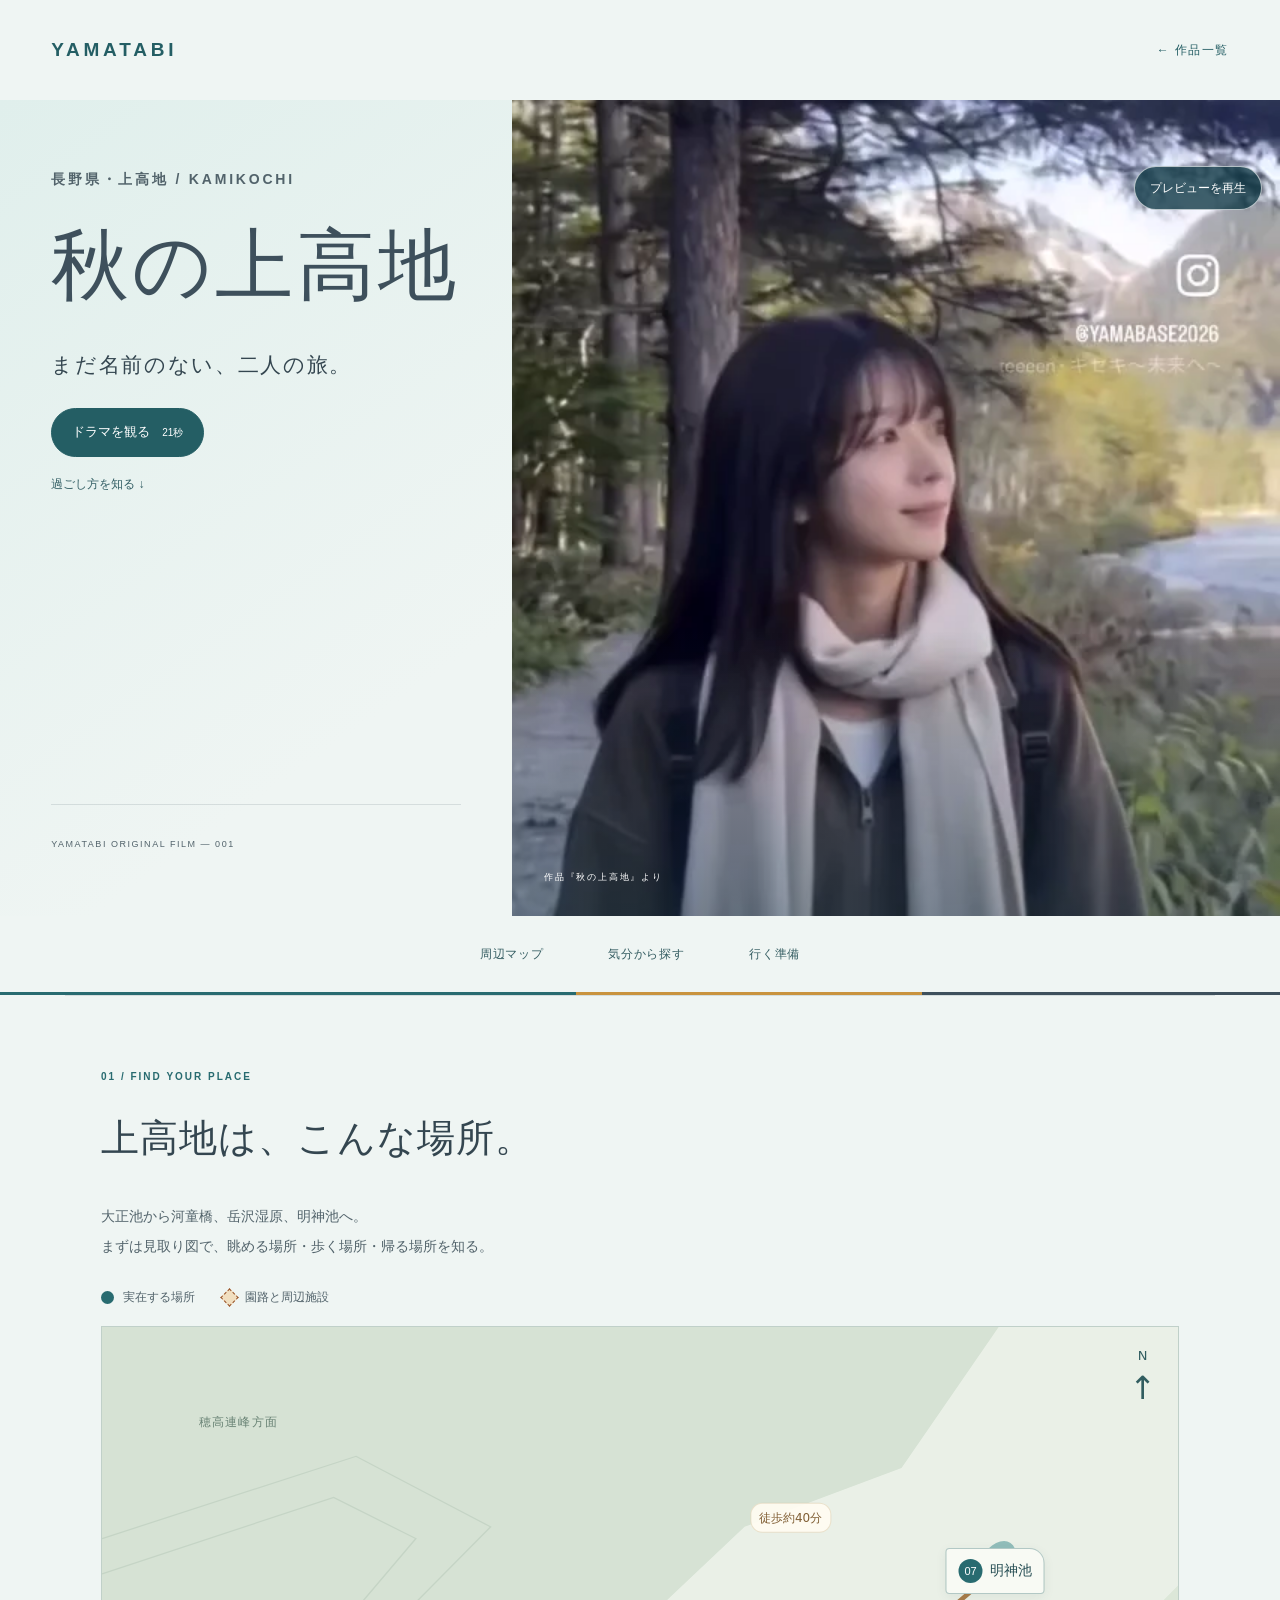
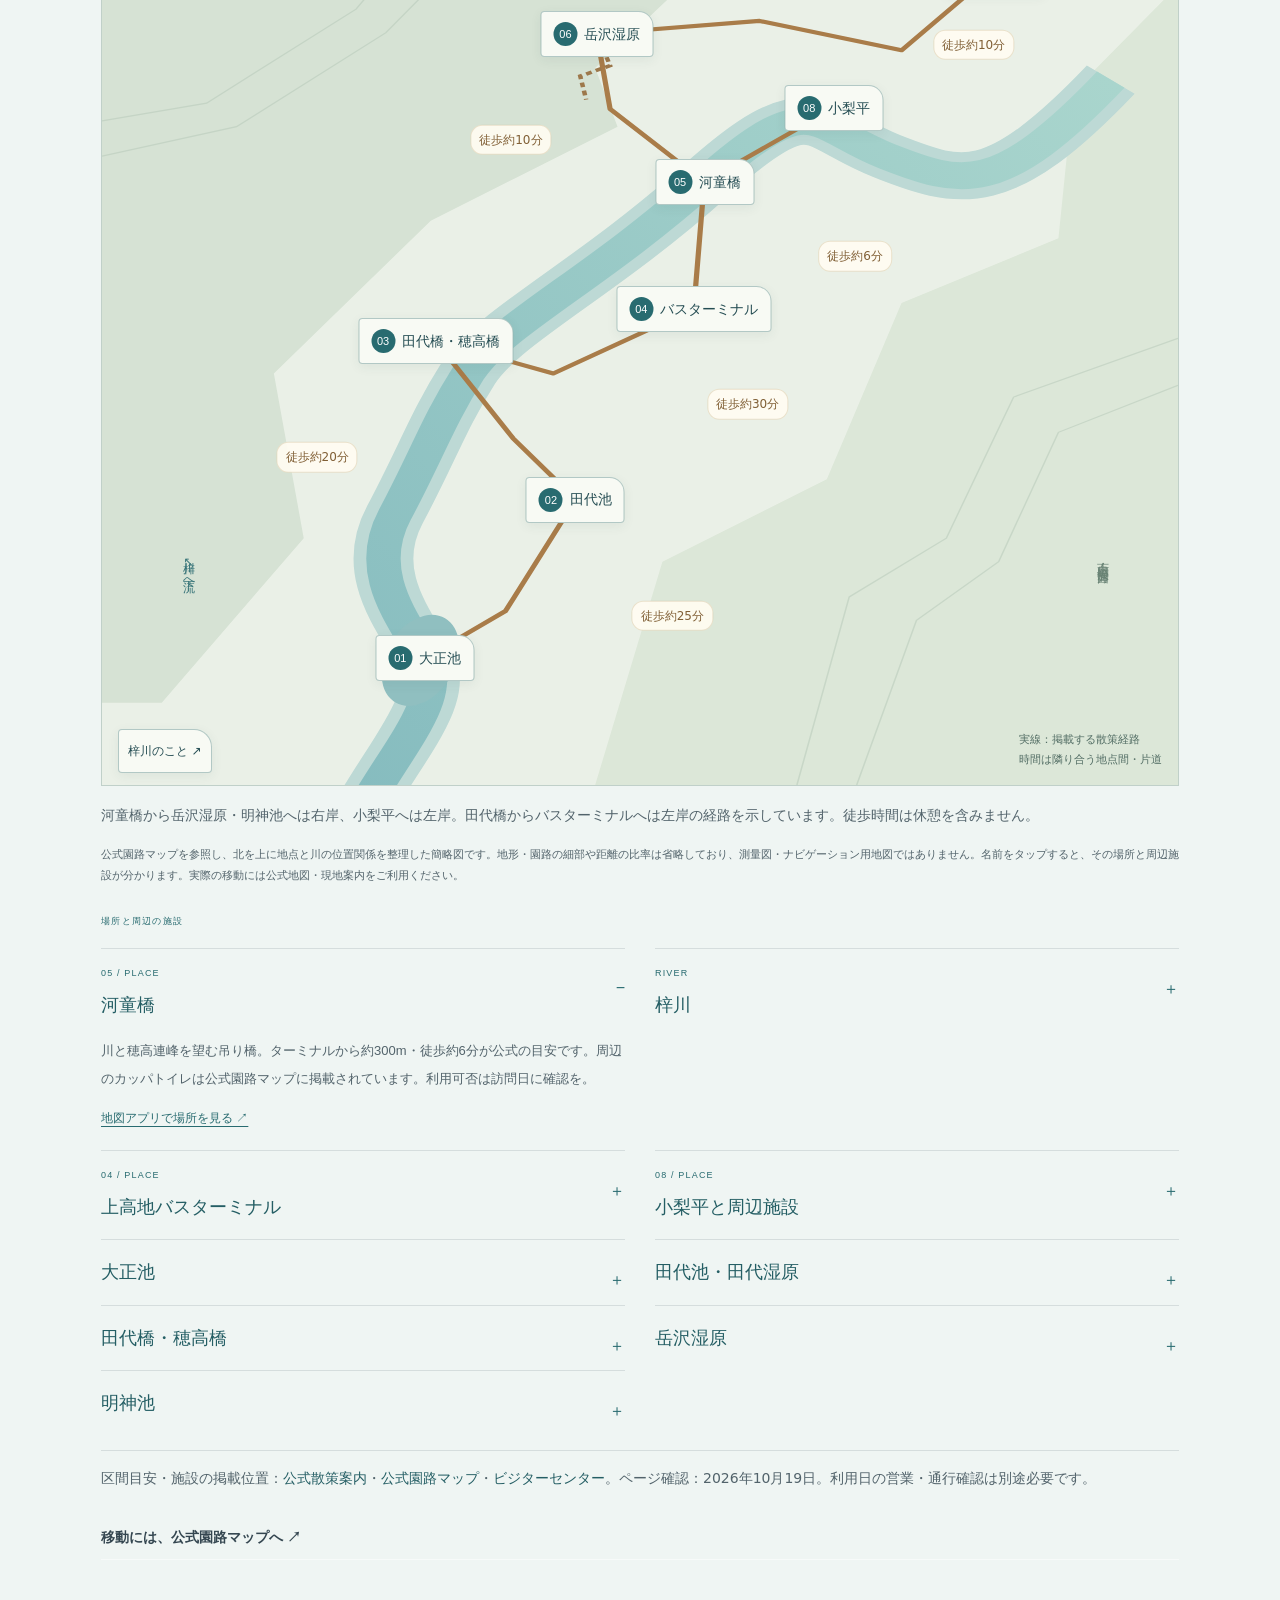
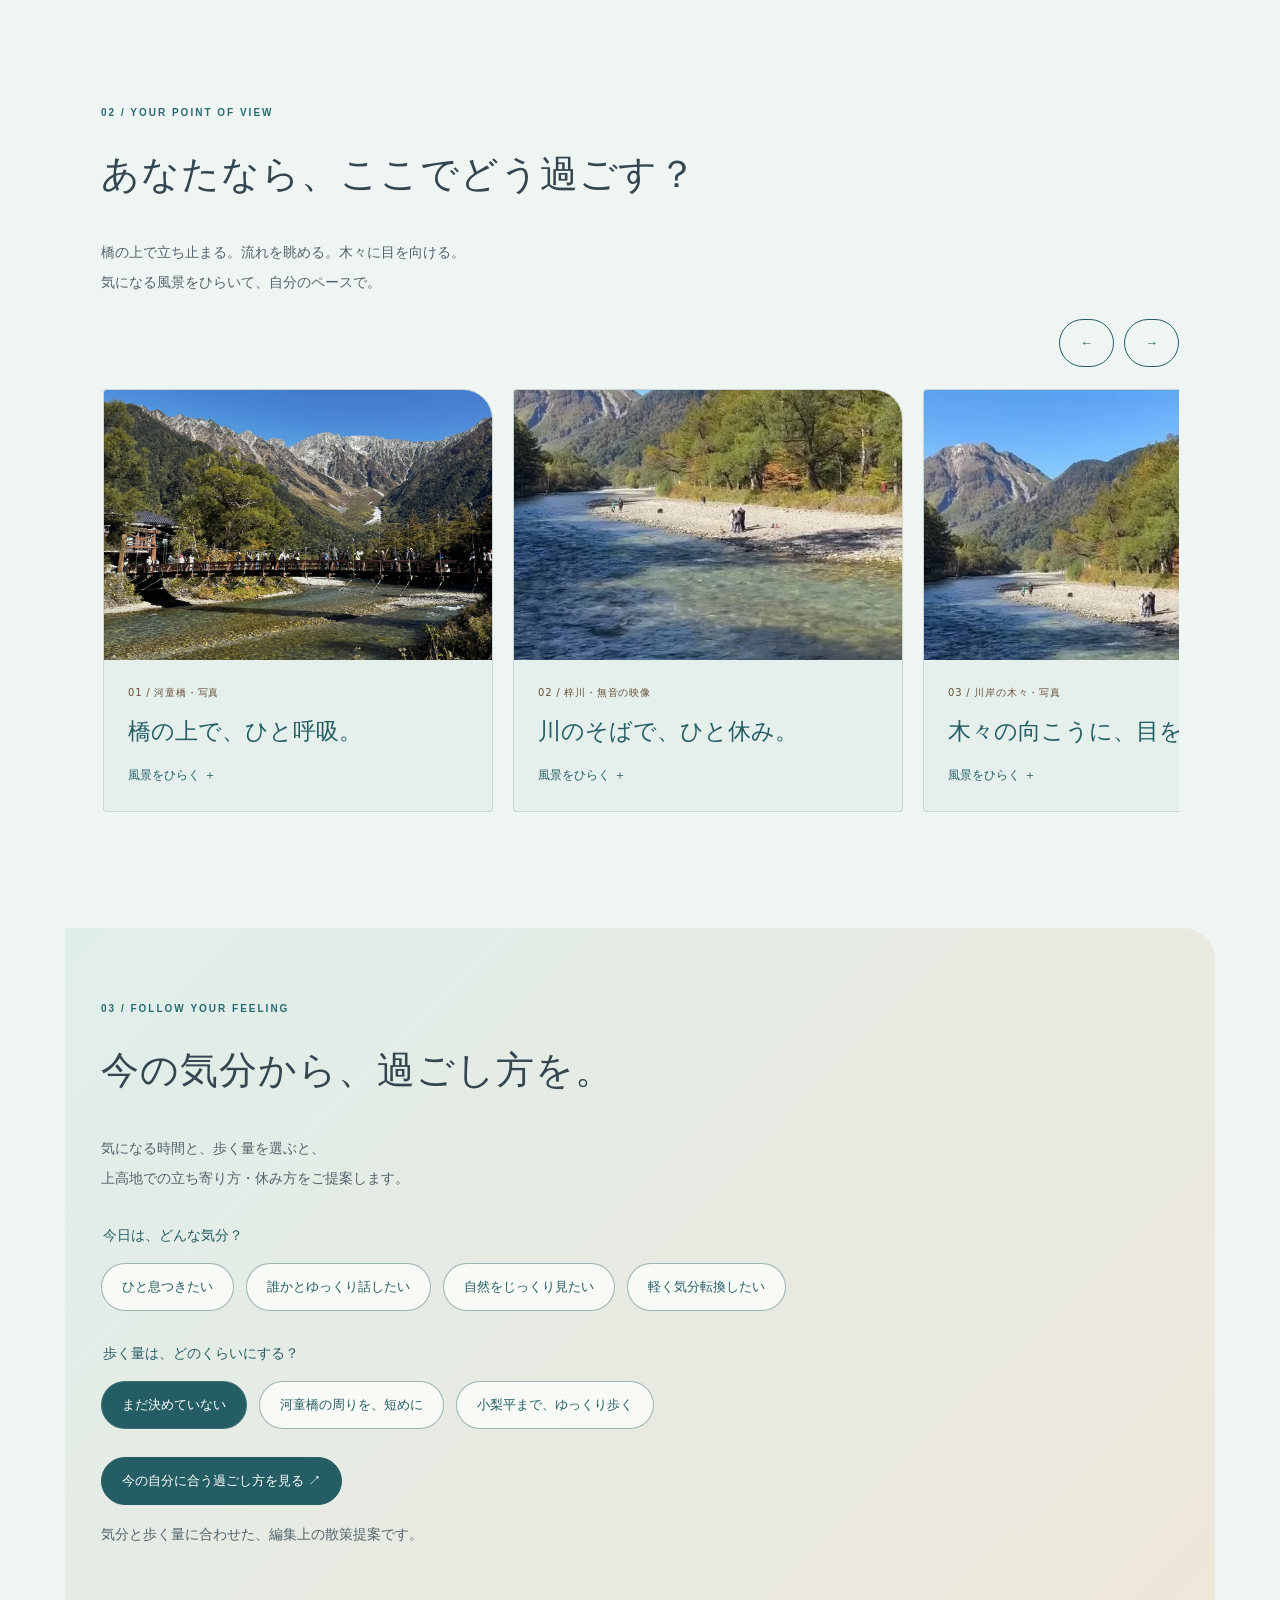
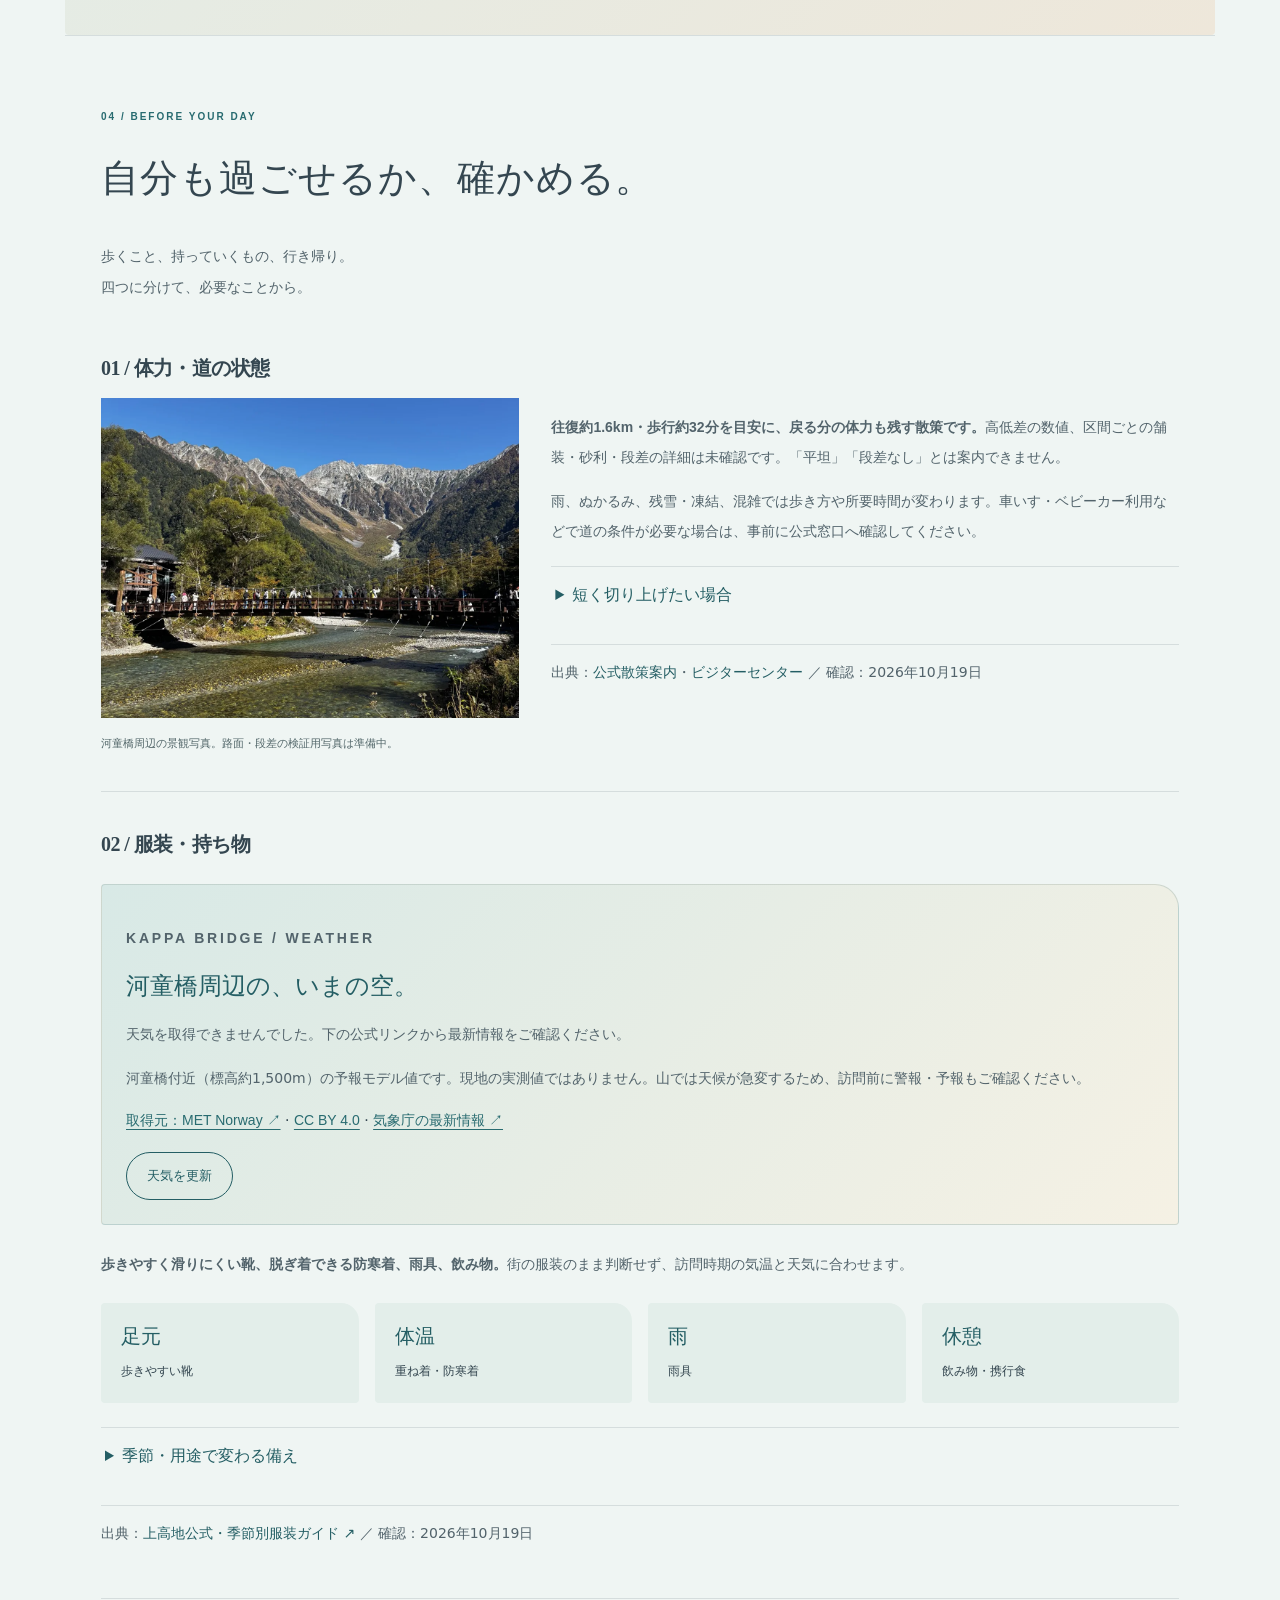
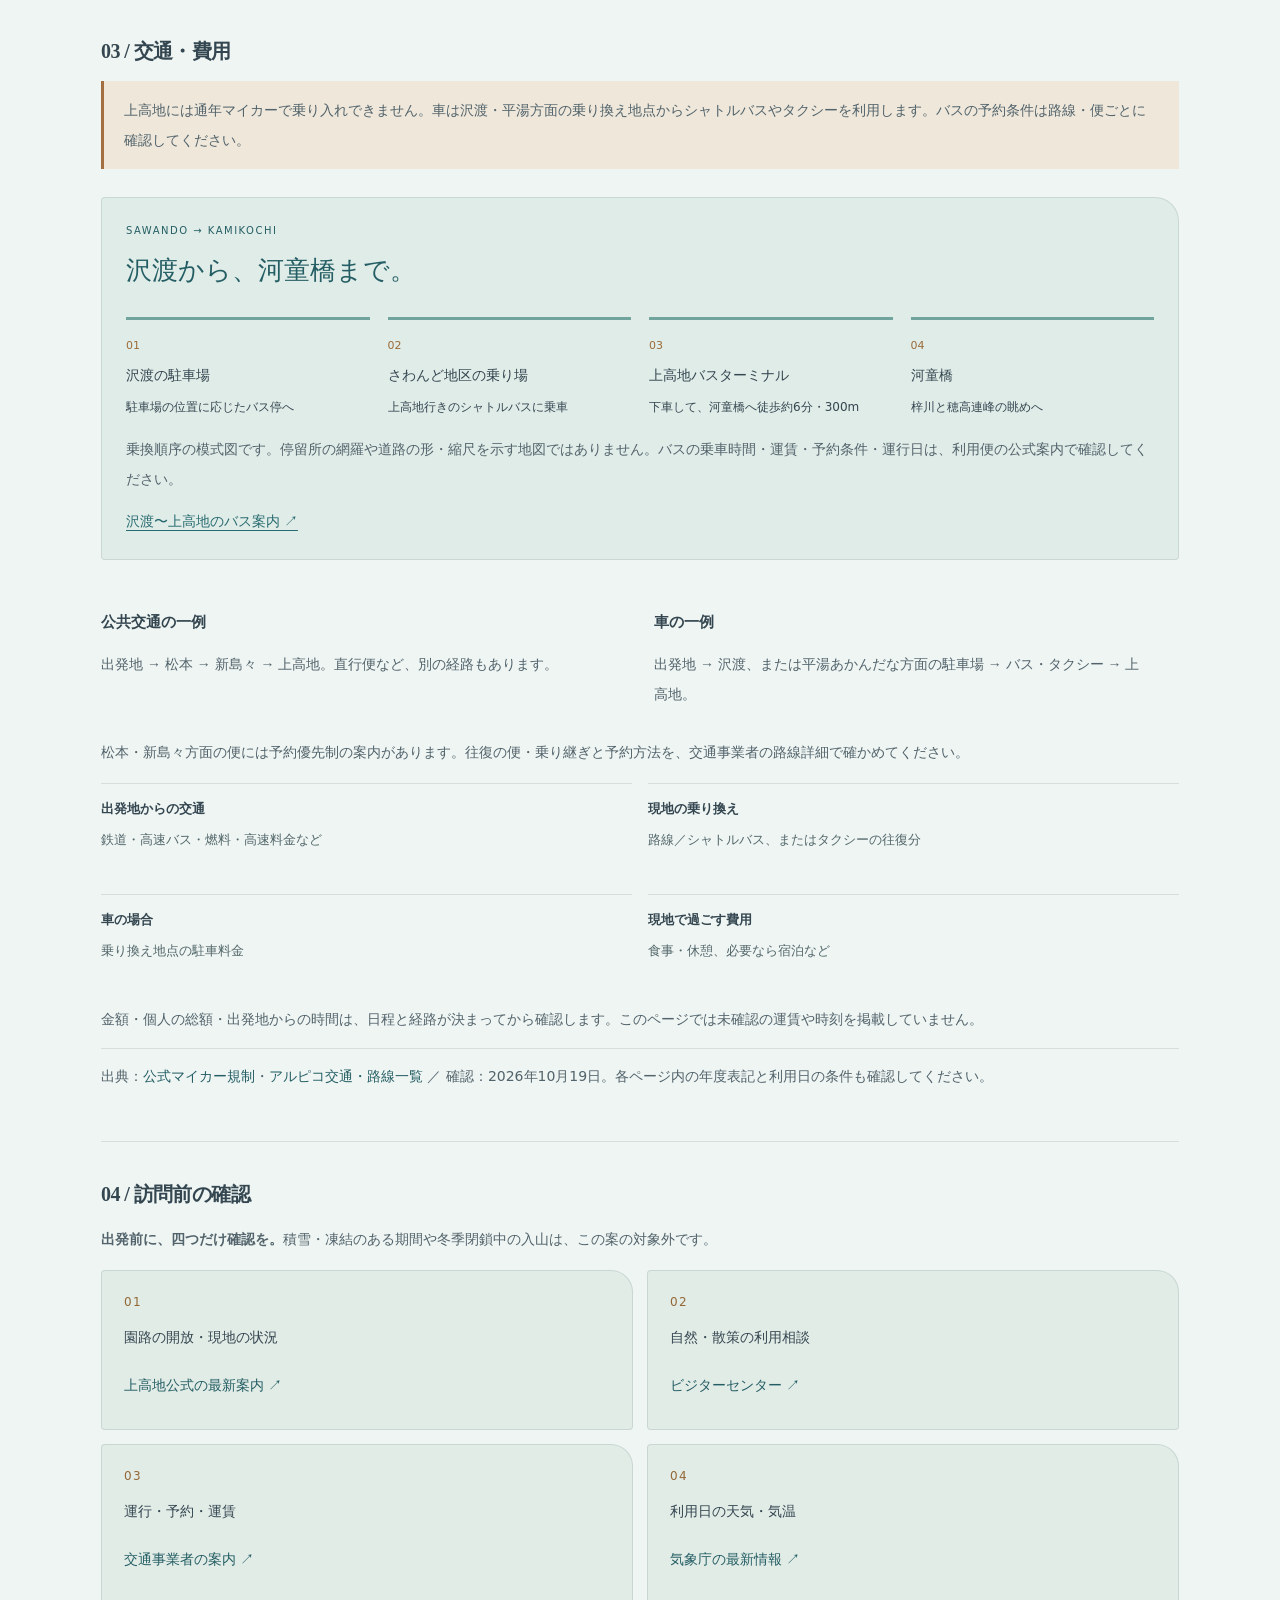
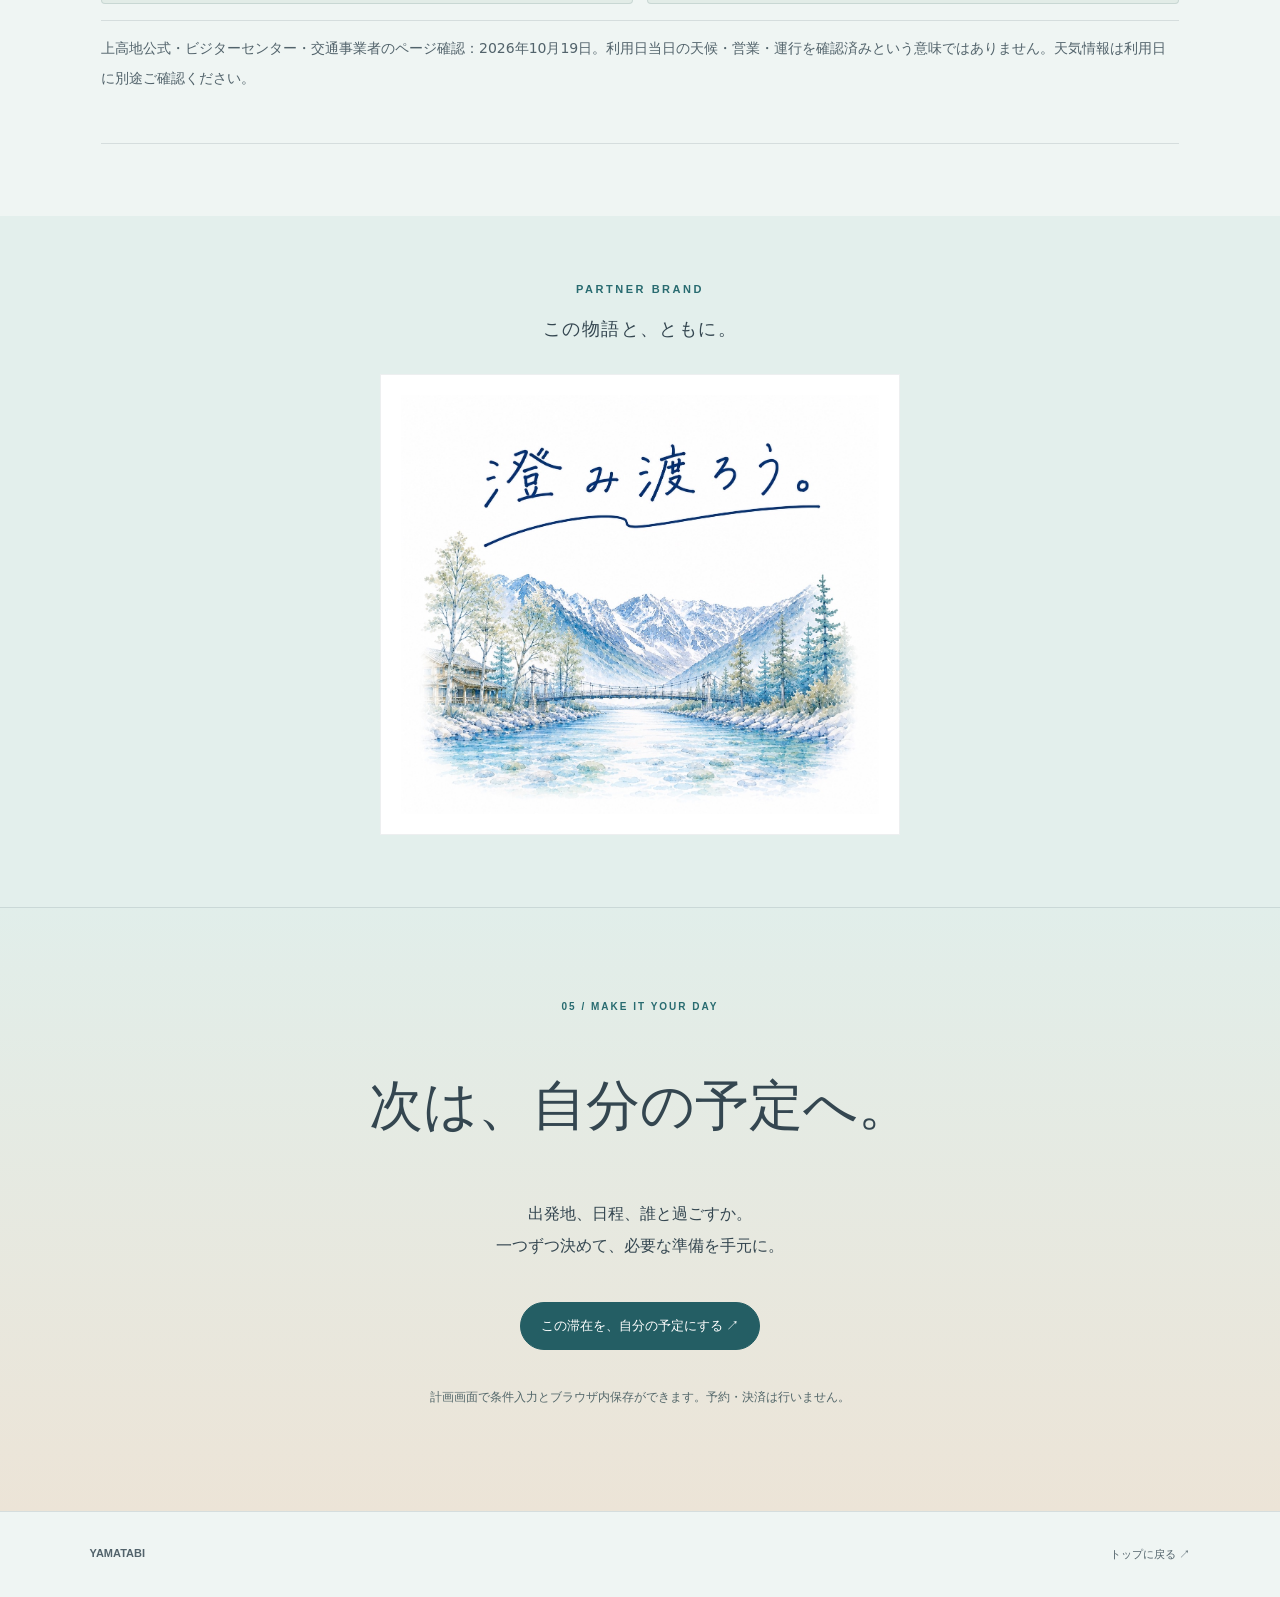
==== experience.html @ 269c75f8 "Reflect Kamikochi geography in the map and speed up landscape cards" ====
<!doctype html>
<html lang="ja">
<head>
  <meta charset="utf-8">
  <meta name="viewport" content="width=device-width,initial-scale=1">
  <meta name="theme-color" content="#eff5f3">
  <meta name="description" content="YAMATABIのショートドラマ『秋の上高地』。河童橋周辺の見取り図から、気分に合う散策と旅の準備へ。次の一歩を見つける作品ページです。">
  <title>秋の上高地｜作品と旅のガイド | YAMATABI</title>
  <meta property="og:title" content="秋の上高地｜今度は、あなたの一日に。 | YAMATABI">
  <meta property="og:description" content="物語で出会った景色へ。上高地での過ごし方を選び、散策・交通・準備を考える、次の休日への入口。">
  <meta property="og:type" content="website">
  <meta property="og:url" content="https://yamatabi-official.github.io/yamatabi-lp/experience.html">
  <meta property="og:image" content="https://yamatabi-official.github.io/yamatabi-lp/kamikochi.webp">
  <link rel="stylesheet" href="style.css?v=20261017-kamikochi-guide">
  <link rel="stylesheet" href="experience.css?v=20261018-your-day">
  <script src="story-map.js?v=20261019-mood" defer></script>
  <script src="kamikochi-arrival.js?v=20261019-fullscreen" defer></script>
  <script src="kamikochi-mood-data.js?v=20261019" defer></script>
  <script src="kamikochi-mood.js?v=20261019-guide" defer></script>
  <link rel="stylesheet" href="kamikochi-page.css?v=20261019-map-mood">
  <script src="kamikochi-page.js?v=20261019-single-player" defer></script>
  <script src="kamikochi-preview.js?v=20261019" defer></script>
  <link rel="stylesheet" href="kamikochi-motion.css?v=20261019">
  <script src="kamikochi-motion.js?v=20261019" defer></script>
  <link rel="stylesheet" href="kamikochi-guide.css?v=20261020-map">
  <script src="kamikochi-guide.js?v=20261020-map" defer></script>

<noscript><style>#hero-film[hidden]{display:block!important}.film-hero-image>img,[data-hero-play]{display:none}</style></noscript>
</head>
<body class="experience-page kamikochi-page">
  <header class="nav"><a class="brand" href="index.html">YAMATABI</a><a href="index.html#stories">← 作品一覧</a></header>
  <main>
    <section class="detail-hero" id="scene" aria-labelledby="film-title">
      <div class="detail-copy">
        <p class="eyebrow">長野県・上高地 / KAMIKOCHI</p>
        <h1 id="film-title">秋の上高地</h1>
        <p class="subtitle">まだ名前のない、二人の旅。</p>
        <button type="button" class="journey-primary" data-hero-play aria-controls="hero-film" aria-expanded="false">ドラマを観る <small>21秒</small></button>
        <a class="k-page-secondary" href="#quiet-time">過ごし方を知る ↓</a>
        <p class="film-edition">YAMATABI ORIGINAL FILM — 001</p>
      </div>
      <figure class="film-hero-image"><img src="assets/kamikochi-film-still.webp" width="512" height="910" alt="作品『秋の上高地』で川辺に立つ人物の一場面" fetchpriority="high"><video id="hero-preview" muted autoplay loop playsinline preload="none" poster="assets/kamikochi-film-still.webp" aria-hidden="true" hidden></video><video id="hero-film" controls muted playsinline preload="none" poster="assets/kamikochi-film-still.webp" aria-label="秋の上高地をこのページで観る" aria-describedby="hero-caption-note" hidden><source src="kamikochi-film.mp4" type="video/mp4"><track kind="captions" src="assets/captions/kamikochi-scenes-ja.vtt" srclang="ja" label="日本語・画面の文字と情景"></video>
        <div class="hero-inline-tools" hidden><div><button type="button" data-hero-sound aria-pressed="false">音を聴く</button><button type="button" data-hero-captions aria-pressed="false">説明字幕を表示</button><button type="button" data-hero-close>映像を閉じる ×</button></div><p id="hero-caption-note">字幕は画面の文字と情景の説明です。</p><p class="hero-film-status" role="status"></p></div>
        <figcaption>作品『秋の上高地』より</figcaption></figure>
      <button type="button" class="hero-preview-toggle" data-preview-toggle hidden>プレビューを再生</button>
    </section>
    <nav class="trip-menu" aria-label="上高地ページ内"><a href="#story-map">周辺マップ</a><a href="#mood-guide">気分から探す</a><a href="#requirements">行く準備</a></nav>

    <section class="trip-section story-map-section k-area-map" id="story-map" aria-labelledby="story-map-title">
      <div class="eyebrow">01 / FIND YOUR PLACE</div>
      <h2 id="story-map-title"><span>上高地は、</span><span>こんな場所。</span></h2>
      <p class="trip-lead">大正池から河童橋、岳沢湿原、明神池へ。<br>まずは見取り図で、眺める場所・歩く場所・帰る場所を知る。</p>
      <div class="story-map-legend" aria-label="マップの凡例">
        <span><i class="map-place-key" aria-hidden="true"></i>実在する場所</span>
        <span><i class="map-mood-key" aria-hidden="true"></i>園路と周辺施設</span>
      </div>
      <div class="story-map-layout">
        <div>
          <div class="story-map-board k-expanded-map k-spatial-map" role="group" aria-label="北を上に、梓川と大正池・田代池・河童橋・岳沢湿原・小梨平・明神池の位置関係を示す簡略マップ">
            <svg class="k-map-terrain" viewBox="0 0 720 900" preserveAspectRatio="none" aria-hidden="true" focusable="false">
              <defs><linearGradient id="valley-water" x1="0" y1="1" x2="1" y2="0"><stop stop-color="#86bcbf"/><stop offset="1" stop-color="#a9d5cd"/></linearGradient></defs>
              <rect width="720" height="900" fill="#eaf0e7"/>
              <path d="M0 0H600L535 120 430 170 330 290 345 340 220 420 115 550 135 690 40 830H0Z" fill="#d6e2d4"/>
              <path d="M720 220 650 310 640 435 535 490 485 640 375 710 330 900H720Z" fill="#dce7d8"/>
              <g fill="none" stroke="#b5c8b8" opacity=".5"><path d="M0 180 170 110 260 170 190 260 90 340 0 365"/><path d="M0 210 155 145 210 180 170 240 70 320 0 335"/><path d="M720 520 610 570 565 690 500 740 465 900"/><path d="M720 560 640 600 600 710 545 760 505 900"/></g>
              <path d="M175 920 C200 865 230 825 216 792 S175 720 196 670 S225 590 245 550 S330 470 403 387 S475 340 525 365 S600 400 675 300" fill="none" stroke="#bdd9d5" stroke-width="40"/>
              <path d="M175 920 C200 865 230 825 216 792 S175 720 196 670 S225 590 245 550 S330 470 403 387 S475 340 525 365 S600 400 675 300" fill="none" stroke="url(#valley-water)" stroke-width="23"/>
              <ellipse cx="213" cy="794" rx="24" ry="40" fill="#90bfc0" transform="rotate(18 213 794)"/>
              <ellipse cx="317" cy="657" rx="16" ry="9" fill="#91bdba"/>
              <ellipse cx="598" cy="204" rx="12" ry="23" fill="#91bdba" transform="rotate(20 598 204)"/>
              <g fill="none" stroke="#a97c49" stroke-width="3.5" stroke-linecap="round" stroke-linejoin="round">
                <path d="M216 792 270 752 317 657 275 605 223 522 302 550 396 495 403 387"/>
                <path d="M403 387 340 325 331 261 440 250 535 275 598 207"/>
                <path d="M403 387 490 324"/>
              </g>
              <path d="m230 508 18 19 M392 382 418 394" stroke="#6e6553" stroke-width="7"/>
              <path d="M331 261 340 288 320 297 324 317" fill="none" stroke="#9d784b" stroke-width="3" stroke-dasharray="4 3"/>
            </svg>
            <div class="k-map-compass" aria-label="北が上">N <span>↑</span></div>
            <span class="k-map-region k-map-hotaka">穂高連峰方面</span><span class="k-map-region k-map-ropp" aria-hidden="true">六百山・霞沢岳方面</span>
            <span class="k-map-flow">梓川 ↙ 下流へ</span>
            <a class="story-map-pin k-geo-pin map-pin-taisho" href="#map-taisho" style="--map-x:30%;--map-y:88%"><span>01</span><b>大正池</b></a>
            <a class="story-map-pin k-geo-pin map-pin-tashiro" href="#map-tashiro" style="--map-x:44%;--map-y:73%"><span>02</span><b>田代池</b></a>
            <a class="story-map-pin k-geo-pin map-pin-tashirobridge" href="#map-tashirobridge" style="--map-x:31%;--map-y:58%"><span>03</span><b>田代橋・穂高橋</b></a>
            <a class="story-map-pin k-geo-pin map-pin-terminal" href="#map-terminal" style="--map-x:55%;--map-y:55%"><span>04</span><b>バスターミナル</b></a>
            <a class="story-map-pin k-geo-pin map-pin-bridge" href="#map-bridge" style="--map-x:56%;--map-y:43%"><span>05</span><b>河童橋</b></a>
            <a class="story-map-pin k-geo-pin map-pin-dakesawa" href="#map-dakesawa" style="--map-x:46%;--map-y:29%"><span>06</span><b>岳沢湿原</b></a>
            <a class="story-map-pin k-geo-pin map-pin-myojin" href="#map-myojin" style="--map-x:83%;--map-y:23%"><span>07</span><b>明神池</b></a>
            <a class="story-map-pin k-geo-pin map-pin-konashi" href="#map-konashi" style="--map-x:68%;--map-y:36%"><span>08</span><b>小梨平</b></a>
            <span class="k-geo-time time-taisho" style="--map-x:53%;--map-y:84%">徒歩約25分</span>
            <span class="k-geo-time time-tashiro" style="--map-x:20%;--map-y:69%">徒歩約20分</span>
            <span class="k-geo-time time-terminal" style="--map-x:60%;--map-y:64%">徒歩約30分</span>
            <span class="k-geo-time time-bridge" style="--map-x:70%;--map-y:50%">徒歩約6分</span>
            <span class="k-geo-time time-dakesawa" style="--map-x:38%;--map-y:39%">徒歩約10分</span>
            <span class="k-geo-time time-myojin" style="--map-x:64%;--map-y:23%">徒歩約40分</span>
            <span class="k-geo-time time-konashi" style="--map-x:81%;--map-y:34%">徒歩約10分</span>
            <a class="story-map-pin k-map-river-link" href="#map-river"><b>梓川のこと ↗</b></a><span class="k-map-spatial-key">実線：掲載する散策経路<br>時間は隣り合う地点間・片道</span>
          </div>
          <p class="k-caption">河童橋から岳沢湿原・明神池へは右岸、小梨平へは左岸。田代橋からバスターミナルへは左岸の経路を示しています。徒歩時間は休憩を含みません。</p>
          <p class="story-map-caption">公式園路マップを参照し、北を上に地点と川の位置関係を整理した簡略図です。地形・園路の細部や距離の比率は省略しており、測量図・ナビゲーション用地図ではありません。名前をタップすると、その場所と周辺施設が分かります。実際の移動には公式地図・現地案内をご利用ください。</p>
        </div>
        <div class="story-map-notes">
          <p class="story-map-notes-title">場所と周辺の施設</p>
          <details class="story-map-detail" id="map-bridge" open>
            <summary><span>05 / PLACE</span>河童橋</summary>
            <div><p>川と穂高連峰を望む吊り橋。ターミナルから約300m・徒歩約6分が公式の目安です。周辺のカッパトイレは公式園路マップに掲載されています。利用可否は訪問日に確認を。</p><a class="source" href="https://www.google.com/maps/search/?api=1&amp;query=上高地+河童橋" target="_blank" rel="noopener noreferrer">地図アプリで場所を見る ↗</a></div>
          </details>
          <details class="story-map-detail" id="map-river">
            <summary><span>RIVER</span>梓川</summary>
            <div><p>上高地を流れる川。開放されている川沿いの園路から流れや木々を眺めます。川の中や河原への立ち入りを案内するピンではありません。</p><a class="source" href="#requirements">散策のヒントを読む ↓</a></div>
          </details>
          <details class="story-map-detail" id="map-terminal">
            <summary><span>04 / PLACE</span>上高地バスターミナル</summary>
            <div><p>旅のはじまりと帰りの目印に。散策前に帰りの乗り場・便を確認し、余裕を持って戻りましょう。</p><a class="source" href="https://www.google.com/maps/search/?api=1&amp;query=上高地バスターミナル" target="_blank" rel="noopener noreferrer">地図アプリで場所を見る ↗</a></div>
          </details>
          <details class="story-map-detail" id="map-konashi">
            <summary><span>08 / PLACE</span>小梨平と周辺施設</summary>
            <div><p>河童橋から約500m・徒歩約10分が公式の区間目安。小梨平にはビジターセンターがあり、周辺に公衆トイレの掲載があります。営業・利用可否・道の状態は訪問前に確認してください。</p><a class="source" href="https://www.kamikochi-vc.or.jp/" target="_blank" rel="noopener noreferrer">ビジターセンターの案内 ↗</a><a class="source" href="#replay-trees">木々の風景を見る ↓</a></div>
          </details>
<details class="story-map-detail" id="map-taisho"><summary>大正池</summary><div><p>山々を映す水面を眺める場所。田代池・田代湿原までの公式目安は徒歩約25分・約1.2km。</p><a class="source" href="https://www.kamikochi.or.jp/enjoy/walking/" target="_blank" rel="noopener noreferrer">公式散策案内で確認 ↗</a></div></details><details class="story-map-detail" id="map-tashiro"><summary>田代池・田代湿原</summary><div><p>森林と湿原の風景を楽しむエリア。田代橋・穂高橋までは徒歩約20分・約1.0km。木道を含む園路は、開放状況を確認して利用します。</p><a class="source" href="https://www.kamikochi.or.jp/enjoy/walking/" target="_blank" rel="noopener noreferrer">公式散策案内で確認 ↗</a></div></details><details class="story-map-detail" id="map-tashirobridge"><summary>田代橋・穂高橋</summary><div><p>大正池方面と河童橋方面をつなぐ目印。この図では左岸からバスターミナルへ進む約30分・約1.5kmの経路を掲載しています。</p><a class="source" href="https://www.kamikochi.or.jp/enjoy/walking/" target="_blank" rel="noopener noreferrer">公式散策案内で確認 ↗</a></div></details><details class="story-map-detail" id="map-dakesawa"><summary>岳沢湿原</summary><div><p>河童橋から梓川右岸を約10分・約500m。湿原の景色を眺める区間です。岳沢小屋までの登山道とは別です。</p><a class="source" href="https://www.kamikochi.or.jp/enjoy/walking/" target="_blank" rel="noopener noreferrer">公式散策案内で確認 ↗</a></div></details><details class="story-map-detail" id="map-myojin"><summary>明神池</summary><div><p>岳沢湿原から右岸経由で徒歩約40分・約2.0km。池の拝観条件・料金・受付時間は訪問前に公式案内をご確認ください。</p><a class="source" href="https://www.kamikochi.or.jp/enjoy/walking/" target="_blank" rel="noopener noreferrer">公式散策案内で確認 ↗</a></div></details>          <p class="k-source">区間目安・施設の掲載位置：<a href="https://www.kamikochi.or.jp/enjoy/walking/" target="_blank" rel="noopener noreferrer">公式散策案内</a>・<a href="https://www.kamikochi.or.jp/learn/parkmap/" target="_blank" rel="noopener noreferrer">公式園路マップ</a>・<a href="https://www.kamikochi-vc.or.jp/" target="_blank" rel="noopener noreferrer">ビジターセンター</a>。ページ確認：2026年10月19日。利用日の営業・通行確認は別途必要です。</p>
          <a class="link" href="https://www.kamikochi.or.jp/learn/parkmap/" target="_blank" rel="noopener noreferrer">移動には、公式園路マップへ ↗</a>
        </div>
      </div>
    </section>

    <section class="trip-section k-replay" id="quiet-time" aria-labelledby="replay-title">
      <div class="eyebrow">02 / YOUR POINT OF VIEW</div>
      <h2 id="replay-title">あなたなら、ここでどう過ごす？</h2>
      <p class="trip-lead">橋の上で立ち止まる。流れを眺める。木々に目を向ける。<br>気になる風景をひらいて、自分のペースで。</p>
      <span class="k-anchor" id="places"></span>
      <div class="k-replay-controls" hidden><button type="button" class="journey-button" data-replay-prev aria-label="前の過ごし方">←</button><button type="button" class="journey-button" data-replay-next aria-label="次の過ごし方">→</button></div><div class="k-replay-grid" tabindex="0" aria-label="過ごし方のカード。横にスクロールできます">
        <details class="k-replay-card" id="replay-bridge">
          <summary><img src="kamikochi.webp" width="1152" height="1536" alt="河童橋と梓川、その先に広がる山々" loading="lazy"><span class="k-card-text"><small>01 / 河童橋・写真</small><strong>橋の上で、ひと呼吸。</strong><span>風景をひらく ＋</span></span></summary>
          <div class="k-card-body"><img src="kamikochi.webp" width="1152" height="1536" alt="河童橋と川の風景を大きく眺める" loading="lazy"><p>橋から眺める川と山々を想像して。ここでは写真のまま、ゆっくり過ごせます。</p><p class="k-caption">静止写真・音声なし。現地では通行を妨げず、混雑時は橋を渡った先で景色を楽しみましょう。</p></div>
        </details>
        <details class="k-replay-card" id="replay-river">
          <summary><img src="assets/kamikochi-river-intro.webp" width="512" height="910" alt="梓川の水面と川岸の木々" loading="lazy"><span class="k-card-text"><small>02 / 梓川・無音の映像</small><strong>川のそばで、ひと休み。</strong><span>風景をひらく ＋</span></span></summary>
          <div class="k-card-body"><video data-replay-video controls muted playsinline loop preload="none" poster="assets/kamikochi-river-intro.webp" aria-label="梓川の流れを眺める無音映像"></video><button type="button" data-river-play class="journey-button" hidden>流れを眺める ▶</button><p>開放されている遊歩道から、水の色や流れを眺める時間を想像して。</p><p class="k-caption" data-river-status role="status">提供された梓川の映像。音声はありません。</p></div>
        </details>
        <details class="k-replay-card k-trees" id="replay-trees">
          <summary><img src="assets/kamikochi-river-intro.webp" width="512" height="910" alt="梓川の岸辺に連なる木々" loading="lazy"><span class="k-card-text"><small>03 / 川岸の木々・写真</small><strong>木々の向こうに、目を向ける。</strong><span>風景をひらく ＋</span></span></summary>
          <div class="k-card-body"><img data-tree-view src="assets/kamikochi-river-intro.webp" width="512" height="910" alt="川岸の木々と光を眺める" loading="lazy"><button type="button" class="journey-button" data-tree-toggle aria-pressed="false" hidden>木々を大きく見る</button><p>枝の重なりや、光の当たる葉を探す。歩き出さず、眺めるだけでも。</p><p class="k-caption">梓川の岸辺の静止写真です。森の道を歩く映像は現在準備中です。音声はありません。</p></div>
        </details>
      </div>
    </section>

    <section class="trip-section k-mood-guide" id="mood-guide" aria-labelledby="mood-title">
      <div class="eyebrow">03 / FOLLOW YOUR FEELING</div><h2 id="mood-title">今の気分から、過ごし方を。</h2>
      <p class="trip-lead">気になる時間と、歩く量を選ぶと、<br>上高地での立ち寄り方・休み方をご提案します。</p>
      <form id="mood-form" hidden>
        <fieldset><legend>今日は、どんな気分？</legend><div class="mood-options">
          <label><input type="radio" name="mood" value="calm" required><span>ひと息つきたい</span></label>
          <label><input type="radio" name="mood" value="talk"><span>誰かとゆっくり話したい</span></label>
          <label><input type="radio" name="mood" value="curious"><span>自然をじっくり見たい</span></label>
          <label><input type="radio" name="mood" value="refresh"><span>軽く気分転換したい</span></label>
        </div></fieldset>
        <fieldset><legend>歩く量は、どのくらいにする？</legend><div class="mood-options">
          <label><input type="radio" name="pace" value="unknown" checked><span>まだ決めていない</span></label>
          <label><input type="radio" name="pace" value="short"><span>河童橋の周りを、短めに</span></label>
          <label><input type="radio" name="pace" value="standard"><span>小梨平まで、ゆっくり歩く</span></label>
        </div></fieldset>
        <button type="submit" class="journey-primary">今の自分に合う過ごし方を見る ↗</button>
      </form>
      <p id="mood-status" role="status" class="k-caption">気分と歩く量に合わせた、編集上の散策提案です。</p>
      <article id="mood-result" class="mood-result" hidden></article>
      <noscript><p>上のマップと下の準備情報から、歩く範囲をご検討いただけます。</p></noscript>
    </section>

    <span class="k-anchor" id="walk"></span><span class="k-anchor" id="about-kamikochi"></span><section class="trip-section k-requirements" id="requirements" aria-labelledby="requirements-title">
      <div class="eyebrow">04 / BEFORE YOUR DAY</div><h2 id="requirements-title">自分も過ごせるか、確かめる。</h2>
      <p class="trip-lead">歩くこと、持っていくもの、行き帰り。<br>四つに分けて、必要なことから。</p>
      <article class="k-requirement" id="terrain"><h3>01 / 体力・道の状態</h3><div class="k-condition-columns"><figure><img src="kamikochi.webp" width="1152" height="1536" loading="lazy" alt="河童橋周辺の景観"><figcaption>河童橋周辺の景観写真。路面・段差の検証用写真は準備中。</figcaption></figure><div><p><strong>往復約1.6km・歩行約32分を目安に、戻る分の体力も残す散策です。</strong>高低差の数値、区間ごとの舗装・砂利・段差の詳細は未確認です。「平坦」「段差なし」とは案内できません。</p><p>雨、ぬかるみ、残雪・凍結、混雑では歩き方や所要時間が変わります。車いす・ベビーカー利用などで道の条件が必要な場合は、事前に公式窓口へ確認してください。</p><details><summary>短く切り上げたい場合</summary><p>河童橋までで折り返すと、歩行往復約600m・約12分が公式目安からの合計です。休憩や写真の時間、当日の通行可否は別に考えます。</p></details><p class="k-source">出典：<a href="https://www.kamikochi.or.jp/enjoy/walking/" target="_blank" rel="noopener noreferrer">公式散策案内</a>・<a href="https://www.kamikochi-vc.or.jp/" target="_blank" rel="noopener noreferrer">ビジターセンター</a> ／ 確認：2026年10月19日</p></div></div></article>
      <article class="k-requirement" id="season"><h3>02 / 服装・持ち物</h3><aside class="k-weather" aria-labelledby="weather-title"><div><p class="eyebrow">KAPPA BRIDGE / WEATHER</p><h4 id="weather-title">河童橋周辺の、いまの空。</h4></div><p data-weather-status role="status">天気を読み込みます。</p><div class="k-weather-reading" hidden><strong data-weather-temp></strong><span data-weather-sky></span></div><p class="k-caption" data-weather-time></p><p class="k-caption">河童橋付近（標高約1,500m）の予報モデル値です。現地の実測値ではありません。山では天候が急変するため、訪問前に警報・予報もご確認ください。</p><a href="https://www.met.no/en/free-meteorological-data" target="_blank" rel="noopener noreferrer" class="source">取得元：MET Norway ↗</a> · <a href="https://creativecommons.org/licenses/by/4.0/" target="_blank" rel="noopener noreferrer" class="source">CC BY 4.0</a> · <a href="https://www.jma.go.jp/bosai/" target="_blank" rel="noopener noreferrer" class="source">気象庁の最新情報 ↗</a><button type="button" class="journey-button" data-weather-refresh>天気を更新</button></aside><p><strong>歩きやすく滑りにくい靴、脱ぎ着できる防寒着、雨具、飲み物。</strong>街の服装のまま判断せず、訪問時期の気温と天気に合わせます。</p><ul class="k-kit"><li><b>足元</b><span>歩きやすい靴</span></li><li><b>体温</b><span>重ね着・防寒着</span></li><li><b>雨</b><span>雨具</span></li><li><b>休憩</b><span>飲み物・携行食</span></li></ul><details><summary>季節・用途で変わる備え</summary><p>春や秋は朝夕の冷え込みに備え、夏も天候や日陰による変化を考えます。日差しへの備えや雨具の種類、靴の選択は、公式の季節別服装案内と当日の予報で確認しましょう。このページは冬季入山の装備案内ではありません。</p></details><p class="k-source">出典：<a href="https://www.kamikochi.or.jp/learn/season" target="_blank" rel="noopener noreferrer">上高地公式・季節別服装ガイド ↗</a> ／ 確認：2026年10月19日</p></article>
      <article class="k-requirement" id="access"><h3>03 / 交通・費用</h3><p class="k-important">上高地には通年マイカーで乗り入れできません。車は沢渡・平湯方面の乗り換え地点からシャトルバスやタクシーを利用します。バスの予約条件は路線・便ごとに確認してください。</p><figure class="k-bus-map"><figcaption><small>SAWANDO → KAMIKOCHI</small><strong>沢渡から、河童橋まで。</strong></figcaption><ol><li><b>沢渡の駐車場</b><span>駐車場の位置に応じたバス停へ</span></li><li><b>さわんど地区の乗り場</b><span>上高地行きのシャトルバスに乗車</span></li><li><b>上高地バスターミナル</b><span>下車して、河童橋へ徒歩約6分・300m</span></li><li><b>河童橋</b><span>梓川と穂高連峰の眺めへ</span></li></ol><p class="k-caption">乗換順序の模式図です。停留所の網羅や道路の形・縮尺を示す地図ではありません。バスの乗車時間・運賃・予約条件・運行日は、利用便の公式案内で確認してください。</p><a class="source" href="https://www.alpico.co.jp/traffic/local/kamikochi/sawando/" target="_blank" rel="noopener noreferrer">沢渡〜上高地のバス案内 ↗</a></figure><div class="k-access-paths"><div><h4>公共交通の一例</h4><p>出発地 → 松本 → 新島々 → 上高地。直行便など、別の経路もあります。</p></div><div><h4>車の一例</h4><p>出発地 → 沢渡、または平湯あかんだな方面の駐車場 → バス・タクシー → 上高地。</p></div></div><p>松本・新島々方面の便には予約優先制の案内があります。往復の便・乗り継ぎと予約方法を、交通事業者の路線詳細で確かめてください。</p><dl class="k-costs"><div><dt>出発地からの交通</dt><dd>鉄道・高速バス・燃料・高速料金など</dd></div><div><dt>現地の乗り換え</dt><dd>路線／シャトルバス、またはタクシーの往復分</dd></div><div><dt>車の場合</dt><dd>乗り換え地点の駐車料金</dd></div><div><dt>現地で過ごす費用</dt><dd>食事・休憩、必要なら宿泊など</dd></div></dl><p>金額・個人の総額・出発地からの時間は、日程と経路が決まってから確認します。このページでは未確認の運賃や時刻を掲載していません。</p><p class="k-source">出典：<a href="https://www.kamikochi.or.jp/access/restrictions" target="_blank" rel="noopener noreferrer">公式マイカー規制</a>・<a href="https://www.alpico.co.jp/traffic/local/kamikochi/" target="_blank" rel="noopener noreferrer">アルピコ交通・路線一覧</a> ／ 確認：2026年10月19日。各ページ内の年度表記と利用日の条件も確認してください。</p></article>
      <article class="k-requirement" id="before-you-go"><h3>04 / 訪問前の確認</h3><p><strong>出発前に、四つだけ確認を。</strong>積雪・凍結のある期間や冬季閉鎖中の入山は、この案の対象外です。</p><ul class="k-check-links k-check-cards"><li><span>園路の開放・現地の状況</span><a href="https://www.kamikochi.or.jp/" target="_blank" rel="noopener noreferrer">上高地公式の最新案内 ↗</a></li><li><span>自然・散策の利用相談</span><a href="https://www.kamikochi-vc.or.jp/" target="_blank" rel="noopener noreferrer">ビジターセンター ↗</a></li><li><span>運行・予約・運賃</span><a href="https://www.alpico.co.jp/traffic/local/kamikochi/" target="_blank" rel="noopener noreferrer">交通事業者の案内 ↗</a></li><li><span>利用日の天気・気温</span><a href="https://www.jma.go.jp/bosai/" target="_blank" rel="noopener noreferrer">気象庁の最新情報 ↗</a></li></ul><p class="k-source">上高地公式・ビジターセンター・交通事業者のページ確認：2026年10月19日。利用日当日の天候・営業・運行を確認済みという意味ではありません。天気情報は利用日に別途ご確認ください。</p></article>
    </section>

        <section id="partner" class="film-partner" aria-labelledby="film-partner-title">
        <div class="film-partner-heading">
          <h2 id="film-partner-title">PARTNER BRAND</h2>
          <p>この物語と、ともに。</p>
        </div>
        <figure class="film-partner-art">
          <img src="kamikochi-partner.jpg" width="1339" height="1175"
               alt="パートナーブランドのビジュアル。『澄み渡ろう。』の文字と、河童橋・梓川・山々のイラスト"
               loading="lazy" decoding="async">
        </figure>
    </section>


    <section class="k-plan-end" id="your-day" aria-labelledby="plan-end-title"><p class="eyebrow">05 / MAKE IT YOUR DAY</p><h2 id="plan-end-title">次は、自分の予定へ。</h2><p>出発地、日程、誰と過ごすか。<br>一つずつ決めて、必要な準備を手元に。</p><a class="journey-primary" data-plan-link href="kamikochi-plan.html">この滞在を、自分の予定にする ↗</a><p class="k-caption">計画画面で条件入力とブラウザ内保存ができます。予約・決済は行いません。</p></section>
  </main>
  <footer class="footer"><b>YAMATABI</b><a href="index.html">トップに戻る ↗</a></footer>
</body>
</html>
---- style.css ----
*{box-sizing:border-box}html{scroll-behavior:smooth}body{margin:0;background:#0b1112;color:#f5f3ed;font-family:-apple-system,BlinkMacSystemFont,"Hiragino Kaku Gothic ProN","Yu Gothic",sans-serif}a{color:inherit;text-decoration:none}.nav{position:absolute;top:0;left:0;right:0;z-index:5;display:flex;justify-content:space-between;padding:26px 5vw;font-size:12px;letter-spacing:.14em}.brand{font-size:19px;font-weight:800;letter-spacing:.2em}.hero,.detail-hero{position:relative;min-height:100svh;display:flex;align-items:flex-end;background:center/cover no-repeat}.hero{background-image:linear-gradient(180deg,#0006,transparent 35%,#071012e9),url('hero.webp')}.detail-hero{background-image:linear-gradient(180deg,#0006,transparent 35%,#0b1112),url('kamikochi.webp')}.hero-copy,.detail-copy{position:relative;padding:0 clamp(24px,8vw,125px) 10vh;max-width:1100px}.eyebrow{color:#e6c291;font-size:11px;letter-spacing:.23em;font-weight:700}.hero h1,.detail-copy h1{font-size:clamp(54px,8vw,110px);line-height:1.14;letter-spacing:-.07em;margin:16px 0 24px}.hero p,.detail-copy p{color:#e6e9e6;font-size:clamp(14px,1.5vw,18px)}.link{display:inline-block;font-size:14px;font-weight:600;border-bottom:1px solid #ffffff88;padding-bottom:12px;margin-top:22px}.section{padding:95px clamp(22px,7vw,110px)}.section-inner{max-width:1400px;margin:auto}.section-title{font-size:clamp(30px,4vw,54px);letter-spacing:-.06em}.poster{display:block;position:relative;min-height:clamp(450px,58vw,680px);border-radius:7px;overflow:hidden;background:center/cover url('kamikochi.webp');transition:background-size .5s}.poster:after{content:"";position:absolute;inset:0;background:linear-gradient(90deg,#071011dc,transparent 85%),linear-gradient(0deg,#071011e8,transparent 65%)}.poster-info{position:absolute;z-index:1;bottom:clamp(28px,6vw,80px);left:clamp(24px,6vw,75px);right:24px}.poster h3{font-size:clamp(45px,6vw,82px);line-height:1.1;letter-spacing:-.07em;margin:15px 0}.subtitle{font-size:clamp(17px,2vw,24px);font-weight:600}.tags{display:flex;gap:12px;flex-wrap:wrap;color:#e0e5e0;font-size:12px}.outcome{display:flex;gap:22px;flex-wrap:wrap;align-items:center;margin-top:28px;font-size:13px}.outcome b{color:#e6c291;font-size:11px}.manifesto,.end{text-align:center;padding:110px 24px;border-top:1px solid #ffffff22}.manifesto h2,.end h2{font-size:clamp(30px,5vw,64px);line-height:1.5;letter-spacing:-.06em}.manifesto p,.end p,.muted{color:#aabbb3;font-size:13px}.footer{padding:35px 7vw;border-top:1px solid #ffffff22;display:flex;justify-content:space-between;gap:18px;color:#aabbb3;font-size:11px}.photo-stage{padding:0 clamp(16px,5vw,75px) 80px}.photo-stage img{display:block;width:100%;max-height:90svh;object-fit:cover}.discover{max-width:930px;margin:auto;padding:80px 24px 100px}.discover h2{font-size:clamp(32px,5vw,55px);letter-spacing:-.06em}.discovery{border-top:1px solid #ffffff2a}.discovery:last-of-type{border-bottom:1px solid #ffffff2a}.discovery summary{cursor:pointer;list-style:none;display:flex;justify-content:space-between;padding:25px 0;font-size:clamp(16px,2vw,21px)}.discovery summary::-webkit-details-marker{display:none}.discovery summary span{color:#e6c291;font-size:24px}.discovery p{color:#afc0b8;line-height:2;padding:0 0 28px;font-size:14px}.source{color:#e6c291;text-decoration:underline}.end{background:#13201f}@media(max-width:680px){.hero{min-height:630px}.poster{min-height:610px}.poster:after{background:linear-gradient(0deg,#071011f2,transparent 85%)}.footer{flex-direction:column}.nav{padding:22px}.brand{font-size:16px}}
/* Embedded short film */
.video-stage{padding:90px 24px 100px;text-align:center;background:#080d0e}.video-heading{margin:0 auto 32px;max-width:720px}.video-heading h2{font-size:clamp(24px,3vw,42px);letter-spacing:-.05em;line-height:1.5}.video-frame{width:min(100%,430px);height:clamp(560px,85svh,760px);margin:0 auto;border-radius:12px;overflow:hidden;background:#111a1b;border:1px solid #ffffff24}.video-frame iframe{display:block;width:100%;height:100%;border:0}.video-fallback{font-size:13px;color:#aabbb3;margin-top:20px}.video-fallback a{color:#e6c291;text-decoration:underline}

.video-frame video{display:block;width:100%;height:100%;object-fit:contain;background:#000}

/* Brand purpose */
.about-section{padding:110px clamp(22px,7vw,110px) 105px;background:#101a1a;border-bottom:1px solid #ffffff1c}.about-inner{max-width:1400px;margin:auto}.about-grid{display:grid;grid-template-columns:1.1fr 1fr;gap:7vw;align-items:start;margin:25px 0 75px}.about-grid h2{font-size:clamp(38px,5vw,72px);letter-spacing:-.07em;line-height:1.4;margin:0}.about-description{max-width:540px;padding-top:7px}.about-description p{font-size:clamp(15px,1.4vw,18px);line-height:2.2;color:#c6d1cc;margin:0 0 22px}.journey-steps{display:grid;grid-template-columns:repeat(3,1fr);gap:32px;border-top:1px solid #ffffff3a;margin-bottom:20px}.journey-steps>div{padding-top:26px}.journey-steps span{color:#e6c291;font-size:11px;font-weight:700;letter-spacing:.17em}.journey-steps h3{font-size:clamp(24px,2.8vw,38px);margin:18px 0 12px}.journey-steps p{font-size:14px;line-height:1.9;color:#aabbb3}@media(max-width:680px){.about-section{padding:75px 24px}.about-grid{grid-template-columns:1fr;gap:22px;margin-bottom:45px}.journey-steps{grid-template-columns:1fr;gap:0}.journey-steps>div{border-bottom:1px solid #ffffff20;padding:22px 0}.journey-steps h3{margin:12px 0 6px}}

/* Homepage film reel */
.reel-section{padding:100px clamp(22px,7vw,110px) 115px;background:#0b1112}.reel-heading{max-width:1400px;margin:0 auto 36px;display:flex;justify-content:space-between;align-items:end;gap:20px}.reel-heading h2{margin:14px 0}.reel-heading p{color:#aabbb3;line-height:1.8;font-size:14px}.reel-count{font-size:12px;letter-spacing:.18em;color:#aabbb3;white-space:nowrap}.reel-track{max-width:1400px;margin:auto;display:flex;gap:24px;overflow-x:auto;scroll-snap-type:x mandatory;padding-bottom:14px}.reel-card{flex:0 0 min(80vw,420px,40.5svh);scroll-snap-align:start}.reel-player{aspect-ratio:9/16;max-height:680px;border-radius:9px;overflow:hidden;background:#000;border:1px solid #ffffff22}.reel-player video{display:block;width:100%;height:100%;object-fit:contain;background:#000}.reel-meta{padding:23px 2px}.reel-meta h3{font-size:clamp(28px,3vw,38px);letter-spacing:-.06em;margin:12px 0 6px}.reel-meta p{color:#c1cbc5;font-size:14px;margin:0}.reel-meta .link{margin-top:20px}@media(max-width:680px){.reel-section{padding:70px 22px 80px}.reel-heading{align-items:start}.reel-card{flex-basis:min(86vw,390px)}.reel-player{max-height:72svh}}

/* Gallery controls and small-screen player sizing. */
[hidden]{display:none!important}
.reel-navigation{max-width:1400px;margin:0 auto 22px;display:flex;align-items:center;justify-content:space-between;gap:16px}
.reel-navigation p,.reel-notice,.reel-status{font-size:13px;color:#aabbb3;line-height:1.8}
.reel-arrows{display:flex;gap:10px}
.reel-arrows button,.reel-toggle{min-height:44px;border:1px solid #ffffff55;border-radius:6px;background:#13201f;color:#f5f3ed;font:inherit;cursor:pointer}
.reel-arrows button{min-width:44px;font-size:20px}
.reel-toggle{margin-top:12px;padding:10px 18px;font-size:14px}
.reel-arrows button:disabled,.reel-toggle:disabled{opacity:.45;cursor:default}
.reel-track:focus-visible,a:focus-visible,button:focus-visible,summary:focus-visible{outline:2px solid #e6c291;outline-offset:5px}
.reel-notice{max-width:1400px;margin:24px auto 0}
.reel-status:empty{display:none}
.reel-meta .reel-location{font-size:12px;color:#e6c291;margin:10px 0}
.reel-player{max-height:none}
@media(max-width:680px){.reel-card{flex-basis:min(80vw,390px,40.5svh)}.reel-player{max-height:none}.reel-navigation p{max-width:210px}}
@media(prefers-reduced-motion:reduce){html{scroll-behavior:auto}.reel-track{scroll-behavior:auto}}

/* Keep the brand heading in two complete phrases, sized to its actual column. */
.about-grid h2{container-type:inline-size}
.about-grid h2 span{display:block;white-space:nowrap;font-size:min(1em,9.5cqw)}
.about-description p{line-break:strict;overflow-wrap:break-word;text-wrap:pretty}
---- experience.css ----
/* Film-to-travel guide. Scoped to the detail page to preserve the homepage. */
.experience-page .trip-menu{display:flex;flex-wrap:wrap;justify-content:center;gap:8px 24px;padding:20px 24px;border-bottom:1px solid #40546126;background:#e3efec}
.experience-page .trip-menu a{display:flex;align-items:center;min-height:44px;font-size:13px;color:#355d62}
.experience-page .trip-section{max-width:1248px;margin:0 auto;padding:95px 24px;scroll-margin-top:24px}
.experience-page .trip-section h2{font-size:clamp(28px,3.6vw,48px);line-height:1.5;letter-spacing:-.055em;margin:18px 0 28px;word-break:normal;line-break:strict;overflow-wrap:anywhere;text-wrap:pretty}
.experience-page .trip-section h3{font-size:20px;line-height:1.6;margin:0 0 14px;letter-spacing:-.03em}
.experience-page .trip-section p,.experience-page .trip-route span{font-size:15px;line-height:2;color:#52636b;line-break:strict;overflow-wrap:anywhere;text-wrap:pretty}
.experience-page .trip-lead{font-size:clamp(15px,1.6vw,18px);line-height:2;color:#315d63}
.experience-page .trip-intro{display:grid;grid-template-columns:1fr 1fr;gap:7vw;align-items:start;margin-top:20px}
.experience-page .trip-intro h2{margin-top:0}
.experience-page .trip-intro h2 span{display:block}
.experience-page .trip-facts{display:grid;grid-template-columns:repeat(4,minmax(0,1fr));gap:24px;border-top:1px solid #40546133;margin:45px 0 0;padding-top:26px}
.experience-page .trip-facts dt,.experience-page .trip-number{font-size:11px;letter-spacing:.15em;color:#965128;font-weight:700}
.experience-page .trip-facts dd{font-size:14px;line-height:1.8;margin:12px 0 0}
.experience-page .trip-places{border-top:1px solid #40546126}
.experience-page .trip-section-heading{display:flex;align-items:end;justify-content:space-between;gap:24px;margin-bottom:32px}
.experience-page .trip-section-heading h2{margin-bottom:0}
.experience-page .trip-section-heading>p{font-size:13px;max-width:360px;margin:0}
.experience-page .trip-place-grid{display:grid;grid-template-columns:repeat(3,minmax(0,1fr));gap:20px}
.experience-page .trip-place{padding:30px 24px;border:1px solid #40546126;background:transparent;border-radius:0}
.experience-page .trip-place h3{font-size:30px;margin:24px 0 14px}
.experience-page .trip-place .trip-place-copy{color:#344650;font-size:16px}
.experience-page .trip-label{display:block;border-top:1px solid #40546126;margin-top:28px;padding-top:16px;font-size:12px;line-height:1.8;color:#965128}
.experience-page .trip-walk{display:grid;grid-template-columns:1.2fr 1fr;gap:48px;margin-top:36px}
.experience-page .trip-route{list-style:none;padding:0;margin:28px 0 0;counter-reset:route}
.experience-page .trip-route li{position:relative;padding:0 0 28px 42px;border-left:1px solid #387a7c55;margin-left:12px;counter-increment:route}
.experience-page .trip-route li:last-child{border-color:transparent;padding-bottom:0}
.experience-page .trip-route li:before{content:counter(route);position:absolute;left:-13px;top:0;display:grid;place-items:center;width:25px;height:25px;border:1px solid #965128;border-radius:50%;background:#eff5f3;color:#965128;font-size:12px}
.experience-page .trip-route b{display:block;font-size:17px;line-height:1.6;margin-bottom:6px}
.experience-page .trip-route span{display:block}
.experience-page .trip-walk-note{background:#dfede9;border-radius:0;padding:30px;align-self:start}
.experience-page .trip-walk-note h3{margin-top:18px}
.experience-page .source{font-size:14px;line-height:1.9;text-underline-offset:4px;overflow-wrap:anywhere}
.experience-page .trip-season-band{background:#f1dfc0;border-top:1px solid #40546126;border-bottom:1px solid #40546126}
.experience-page .trip-season-grid{display:grid;grid-template-columns:repeat(3,minmax(0,1fr));gap:32px;margin-top:40px}
.experience-page .trip-season-grid article{border-top:1px solid #387a7c55;padding-top:24px}
.experience-page .trip-access-grid{display:grid;grid-template-columns:repeat(2,minmax(0,1fr));gap:24px;margin-top:36px}
.experience-page .trip-access-card{padding:30px;border:1px solid #40546133;border-radius:0}
.experience-page .trip-access-card h3{margin-top:20px}
.experience-page .trip-access-card .trip-access-route{color:#965128;font-size:14px}
.experience-page .trip-section .trip-small{font-size:13px;margin:24px 0 0}
.experience-page .trip-check-section{border-top:1px solid #40546126}
.experience-page .trip-checklist{list-style:none;padding:0;margin:36px 0}
.experience-page .trip-checklist li{display:grid;grid-template-columns:40px 1fr;gap:16px;border-top:1px solid #40546126;padding:26px 0}
.experience-page .trip-checklist li>span{color:#965128;letter-spacing:.1em;font-size:12px;padding-top:5px}
.experience-page .trip-checklist h3{margin-bottom:8px}
.experience-page .trip-checklist p{margin:0}
.experience-page .trip-resources{background:#e3efec;padding:30px;border-radius:0}
.experience-page .trip-resources ul{padding-left:20px;margin-bottom:0}
.experience-page .trip-resources li{padding:6px 0;color:#965128}
.experience-page .trip-end-links{display:flex;justify-content:center;flex-wrap:wrap;gap:12px 30px}
.experience-page .video-frame{height:auto;aspect-ratio:9/16;max-width:min(430px,43svh)}
@media(max-width:760px){
  .experience-page .trip-section{padding:64px 24px}
  .experience-page .trip-intro,.experience-page .trip-walk,.experience-page .trip-access-grid{grid-template-columns:1fr;gap:24px}
  .experience-page .trip-section-heading{display:block}
  .experience-page .trip-section-heading>p{margin-top:18px}
  .experience-page .trip-facts{grid-template-columns:repeat(2,minmax(0,1fr));gap:28px 16px}
  .experience-page .trip-place-grid,.experience-page .trip-season-grid{grid-template-columns:1fr}
  .experience-page .trip-place,.experience-page .trip-access-card,.experience-page .trip-walk-note,.experience-page .trip-resources{padding:26px 22px}
  .experience-page .trip-menu{justify-content:flex-start;gap:4px 20px}
  .experience-page .trip-checklist li{grid-template-columns:28px 1fr;gap:12px}
  .experience-page .video-stage{padding:64px 24px}
}

/* Autumn film edition: Azusa turquoise, autumn amber, and Hotaka slate. */
.experience-page{--paper:#eff5f3;--ink:#344650;--muted:#52636b;--autumn:#965128;--line:#40546126;--river:#286b70;--ridge:#3e505c;--amber:#c9933e;background:var(--paper);color:var(--ink)}
.experience-page h1,.experience-page h2,.experience-page h3{font-family:"Yu Mincho","Hiragino Mincho ProN","Noto Serif CJK JP",serif;font-weight:500}
.experience-page .eyebrow{color:var(--river);font-size:10px;letter-spacing:.2em;line-height:1.8}
.experience-page .nav{padding:28px 4vw;align-items:center;letter-spacing:.12em}
.experience-page .nav>a:last-child{color:#fff;text-shadow:0 1px 8px #0009}
.experience-page .detail-hero{display:grid;grid-template-columns:1fr 1fr;align-items:stretch;min-height:760px;min-height:max(760px,90svh);background:none}
.experience-page .detail-copy{padding:155px 6vw 36px;max-width:none;display:flex;flex-direction:column;align-items:flex-start;justify-content:center}
.experience-page .detail-copy .film-kicker{color:var(--muted);font-size:13px;letter-spacing:.13em;margin:42px 0 20px}
.experience-page .detail-copy h1{font-size:clamp(46px,5.7vw,92px);letter-spacing:.04em;line-height:1.5;margin:0 0 20px;white-space:nowrap}
.experience-page .detail-copy .subtitle{font-family:"Yu Mincho","Hiragino Mincho ProN",serif;font-weight:500;font-size:clamp(17px,1.65vw,25px);letter-spacing:.08em;margin:0 0 22px;color:var(--ink)}
.experience-page .detail-copy p{color:var(--muted);font-size:14px;line-height:2}
.experience-page .tags{gap:8px;margin-bottom:12px}
.experience-page .tags span{font-size:10px;color:var(--muted);border:1px solid var(--line);padding:5px 10px;letter-spacing:.08em}
.experience-page .film-play-link{display:inline-flex;align-items:center;gap:20px;min-height:52px;padding:12px 0;border-bottom:1px solid var(--ink);font-size:13px;letter-spacing:.08em;margin:15px 0 40px}
.experience-page .film-play-link>span{display:grid;place-items:center;width:36px;height:36px;border:1px solid var(--autumn);border-radius:50%;color:var(--autumn);font-size:11px;padding-left:2px}
.experience-page .film-play-link small{color:var(--muted);font-size:10px;letter-spacing:.15em;margin-left:18px}
.experience-page .detail-copy .film-edition{margin-top:auto;padding-top:28px;font-size:9px;letter-spacing:.17em;line-height:2.5;width:100%;border-top:1px solid var(--line);color:var(--muted)}
.experience-page .film-edition span{display:block;font-size:10px;letter-spacing:.06em}
.experience-page .film-hero-image{position:relative;margin:0;min-width:0;overflow:hidden;background:#8caaa9}
.experience-page .film-hero-image img{position:absolute;inset:0;width:100%;height:100%;object-fit:cover;object-position:50% 65%}
.experience-page .film-hero-image:after{content:"";position:absolute;inset:0;background:linear-gradient(0deg,#203e4d70,transparent 35%);pointer-events:none}
.experience-page .film-hero-image figcaption{position:absolute;bottom:32px;left:32px;color:#fff;font-size:9px;letter-spacing:.2em;z-index:1}
.experience-page .trip-menu{background:var(--paper);border-bottom:1px solid var(--line);padding:16px 24px;gap:8px 36px}
.experience-page .trip-menu a{font-size:12px;letter-spacing:.07em}
.experience-page .trip-menu a:hover{color:var(--autumn);text-decoration:underline;text-underline-offset:7px}
.experience-page .video-stage{background:#183f47;padding:100px max(24px,6vw) 64px;text-align:left;color:var(--paper)}
.experience-page .film-screening{display:grid;grid-template-columns:1fr 1fr;gap:70px;max-width:1060px;margin:auto;align-items:center}
.experience-page .video-heading{margin:0;max-width:none}
.experience-page .video-stage .eyebrow{color:#e9bf77}
.experience-page .video-heading h2{font-size:clamp(25px,3.1vw,43px);line-height:1.8;letter-spacing:.05em;margin:32px 0}
.experience-page .video-heading h2 span{display:block}
.experience-page .film-rule{width:44px;height:1px;background:#e9bf7788;margin:30px 0}
.experience-page .video-stage .trip-lead{color:#eff5f3;line-height:2.3;letter-spacing:.1em;font-family:"Yu Mincho","Hiragino Mincho ProN",serif;font-size:20px}
.experience-page .film-screening-note{font-size:13px;color:#d3e5e3;line-height:2.2;margin-top:24px}
.experience-page .film-runtime{font-size:9px;letter-spacing:.18em;color:#b7d3d4;margin-top:36px}
.experience-page .film-screen{width:100%;min-width:0;text-align:center}
.experience-page .video-frame{width:min(100%,340px);max-width:none;height:auto;aspect-ratio:512/910;border-radius:0;border:1px solid #ffffff35;box-shadow:0 20px 60px #112e3d33}
.experience-page .video-fallback{font-size:11px;color:#cbdfdf;line-height:1.9;margin:18px 0 0}
.experience-page .video-fallback a{color:#f2ce91}
.experience-page .film-after-link{display:table;margin:52px auto 0;color:#eff5f3;border-color:#83abad;font-size:12px}
.experience-page .film-interlude{text-align:center;padding:100px 24px 26px}
.experience-page .film-interlude p{font-family:"Yu Mincho","Hiragino Mincho ProN",serif;font-size:clamp(25px,3vw,38px);line-height:2.1;letter-spacing:.1em;margin:0 0 26px}
.experience-page .film-interlude>span{font-size:9px;letter-spacing:.18em;color:var(--autumn)}
.experience-page .trip-section{max-width:1150px;padding:88px 36px}
.experience-page .trip-section h2{letter-spacing:.025em;font-size:clamp(27px,3vw,42px);line-height:1.8}
.experience-page .trip-section h3{font-weight:600}
.experience-page .trip-section p{font-size:14px;line-height:2.15}
.experience-page .trip-facts{gap:18px}
.experience-page .trip-facts dt{font-size:9px}
.experience-page .trip-facts dd{font-size:13px}
.experience-page .trip-place-grid{gap:32px}
.experience-page .trip-place{border:0;border-top:1px solid var(--ink);padding:28px 0 0;background:none}
.experience-page .trip-place h3{font-size:32px;letter-spacing:.12em}
.experience-page .trip-place .trip-place-copy{font-size:15px;font-family:"Yu Mincho","Hiragino Mincho ProN",serif;line-height:2;color:var(--ink)}
.experience-page .trip-label{border-color:var(--line);font-size:11px;color:var(--autumn)}
.experience-page .trip-season-band{background:#f1dfc0}
.experience-page .trip-season-band h2{color:#6b472b}
.experience-page .trip-season-grid h3{font-size:19px}
.experience-page .trip-access-card{background:#e2ecec;border:0;border-top:1px solid #82969d;padding:32px}
.experience-page .trip-walk-note{background:#e1ece9;border-left:2px solid #3b7e80}
.experience-page .trip-resources{background:#e1ece9}
.experience-page .end{position:relative;background:var(--ridge);border-color:var(--line);color:#eff5f3}
.experience-page .end h2{letter-spacing:.06em;font-size:clamp(30px,4vw,52px);line-height:1.9}
.experience-page .end p{color:#d6e1e4;font-size:14px}
.experience-page .end .link{border-color:#bed3d5;font-size:12px}
.experience-page .footer{background:var(--paper);color:var(--muted);border-color:var(--line)}
.experience-page a:focus-visible{outline:2px solid #965128;outline-offset:5px}
@media(max-width:1000px) and (min-width:761px){
  .experience-page .detail-copy{padding-left:4vw;padding-right:4vw}
  .experience-page .detail-copy h1{font-size:5.5vw}
  .experience-page .film-screening{gap:36px}
  .experience-page .trip-section-heading{display:block}
  .experience-page .trip-section-heading>p{margin-top:18px}
  .experience-page .trip-place-grid{gap:20px}
}
@media(max-width:760px){
  .experience-page .nav{padding:20px 24px;color:#fff;text-shadow:0 1px 8px #0009}
  .experience-page .detail-hero{grid-template-columns:1fr;min-height:0}
  .experience-page .film-hero-image{order:-1;height:55svh;min-height:300px;max-height:540px}
  .experience-page .film-hero-image img{object-position:50% 62%}
  .experience-page .film-hero-image figcaption{bottom:24px;left:24px}
  .experience-page .detail-copy{padding:36px 24px 24px}
  .experience-page .detail-copy .film-kicker{margin:24px 0 10px;font-size:12px}
  .experience-page .detail-copy h1{font-size:clamp(40px,10.5vw,70px);margin-bottom:14px}
  .experience-page .detail-copy .subtitle{font-size:18px}
  .experience-page .film-play-link{margin:12px 0 28px}
  .experience-page .detail-copy .film-edition{padding-top:20px}
  .experience-page .film-edition span{display:inline;margin-left:12px;font-size:9px}
  .experience-page .trip-menu{gap:0 20px;padding:14px 24px;justify-content:flex-start}
  .experience-page .trip-menu a{font-size:11px}
  .experience-page .video-stage{padding:60px 24px 40px}
  .experience-page .film-screening{grid-template-columns:1fr;gap:28px}
  .experience-page .video-heading h2{font-size:28px;margin:24px 0;letter-spacing:.04em}
  .experience-page .film-rule{margin:24px 0}
  .experience-page .film-screening-note{margin-bottom:0}
  .experience-page .film-runtime{margin-top:24px}
  .experience-page .video-frame{width:min(100%,320px)}
  .experience-page .film-after-link{margin-top:36px}
  .experience-page .film-interlude{padding:64px 24px 0}
  .experience-page .film-interlude p{font-size:25px}
  .experience-page .trip-section{padding:60px 24px}
  .experience-page .trip-intro{gap:12px}
  .experience-page .trip-place-grid{gap:32px}
  .experience-page .trip-place{padding:26px 0 0}
  .experience-page .trip-place h3{margin-top:18px}
  .experience-page .trip-label{margin-top:18px}
  .experience-page .end{padding:64px 24px}
}
@media(prefers-reduced-motion:no-preference){
  .experience-page .film-play-link>span{transition:background-color .2s,color .2s}
  .experience-page .film-play-link:hover>span{background:var(--autumn);color:var(--paper)}
}

/* Three landscape tones run through the page, with a quiet ridgeline at the close. */
.experience-page .detail-copy{background:linear-gradient(145deg,#e0efec,var(--paper) 75%)}
.experience-page .detail-copy h1{color:var(--ridge)}
.experience-page .film-play-link{border-color:var(--river)}
.experience-page .film-play-link>span{color:var(--river);border-color:var(--river)}
.experience-page .trip-menu{border-bottom:3px solid transparent;border-image:linear-gradient(90deg,#286b70 0 45%,#c9933e 45% 72%,#3e505c 72%) 1}
.experience-page .trip-place:nth-child(1){border-top-color:var(--ridge)}
.experience-page .trip-place:nth-child(2){border-top-color:var(--river)}
.experience-page .trip-place:nth-child(3){border-top-color:var(--autumn)}
.experience-page .trip-place:nth-child(2) h3{color:var(--river)}
.experience-page .trip-season-band .eyebrow{color:#865026}
.experience-page .trip-season-band .trip-lead{color:#594a37}
.experience-page .trip-season-grid article{border-top-color:#a7753455}
.experience-page .trip-season-grid article:nth-child(2){border-top-color:#a4583655}
.experience-page .trip-season-grid h3{color:#734326}
.experience-page .trip-season-grid p{color:#62513c}
.experience-page .end:before{content:"";position:absolute;top:-29px;left:0;width:100%;height:30px;background:var(--ridge);clip-path:polygon(0 100%,0 80%,8% 65%,15% 72%,24% 35%,29% 55%,37% 10%,44% 48%,51% 22%,58% 60%,67% 34%,75% 70%,84% 45%,92% 75%,100% 65%,100% 100%)}
.experience-page .end .eyebrow{color:#edc985}
.experience-page .end .link{color:#eff5f3;border-color:#b5cdd0}
.experience-page .end a:focus-visible{outline-color:#edc985}

/* Story landscape: geographic names and imagined moments use distinct visual keys. */
.experience-page .story-map-section{border-top:1px solid var(--line)}
.experience-page .story-map-legend{display:flex;flex-wrap:wrap;gap:12px 28px;font-size:12px;margin:28px 0 20px;color:var(--muted)}
.experience-page .story-map-legend>span{display:flex;align-items:center;gap:9px}
.experience-page .story-map-legend i{display:inline-block;width:13px;height:13px}
.experience-page .map-place-key{background:var(--river);border-radius:50%}
.experience-page .map-mood-key{border:1px dashed var(--autumn);transform:rotate(45deg);background:#f1dfc0}
.experience-page .story-map-layout{display:grid;grid-template-columns:minmax(0,1.75fr) minmax(0,1fr);gap:32px;align-items:start}
.experience-page .story-map-board{position:relative;aspect-ratio:1.2;min-height:380px;border:1px solid #6c8f8d55;isolation:isolate;background:#e8f0e8;overflow:hidden}
.experience-page .story-map-board svg{position:absolute;inset:0;width:100%;height:100%;z-index:-1}
.experience-page .story-map-pin{position:absolute;display:inline-flex;align-items:center;gap:7px;min-height:44px;max-width:90%;padding:7px 11px;background:#f8faf4;box-shadow:0 2px 6px #244a4820;border:1px solid #4a7d7e66;border-radius:3px;font-size:12px;color:#254d53;white-space:nowrap;transform:translate(-50%,-50%)}
.experience-page .story-map-pin>span{display:grid;place-items:center;flex-shrink:0;width:22px;height:22px;border-radius:50%;background:var(--river);color:#fff;font-size:10px}
.experience-page .story-map-pin:hover,.experience-page .story-map-pin[aria-current]{border-color:var(--river);background:#d7ebe5}
.experience-page .map-pin-bridge{left:56%;top:55%}
.experience-page .map-pin-river{left:22%;top:76%}
.experience-page .map-pin-terminal{left:72%;top:90%}
.experience-page .story-map-mountains{position:absolute;top:7%;left:50%;transform:translateX(-50%);font-family:"Yu Mincho","Hiragino Mincho ProN",serif;font-size:12px;color:#4b626c;white-space:nowrap;background:#e8f0e8cc;padding:4px 8px}
.experience-page .story-map-mood{position:absolute;display:block;padding:7px 12px;font-family:"Yu Mincho","Hiragino Mincho ProN",serif;font-size:13px;letter-spacing:.06em;color:#805026;border:1px dashed #a9753f;border-radius:40px;background:#f7e8cce6;transform:rotate(-7deg)}
.experience-page .map-mood-light{left:12%;top:40%}
.experience-page .map-mood-walk{right:7%;top:68%}
.experience-page .story-map-signature{position:absolute;left:14px;bottom:12px;font-size:8px;letter-spacing:.14em;color:#536d70}
.experience-page .story-map-section .story-map-caption{font-size:11px;line-height:1.9;color:#52636b;margin:14px 0 0}
.experience-page .story-map-notes-title{font-size:9px!important;letter-spacing:.14em;margin:0 0 16px!important;color:var(--river)!important}
.experience-page .story-map-detail{border-top:1px solid var(--line);scroll-margin-top:24px}
.experience-page .story-map-detail summary{position:relative;cursor:pointer;padding:16px 26px 16px 0;min-height:44px;font-family:"Yu Mincho","Hiragino Mincho ProN",serif;font-size:18px;list-style:none}
.experience-page .story-map-detail summary::-webkit-details-marker{display:none}
.experience-page .story-map-detail summary:after{content:"＋";position:absolute;right:0;top:30px;font:16px sans-serif;color:var(--river)}
.experience-page .story-map-detail[open] summary:after{content:"−"}
.experience-page .story-map-detail summary>span{display:block;font:9px/1.8 sans-serif;letter-spacing:.13em;color:var(--river);margin-bottom:8px}
.experience-page .story-map-detail>div{padding-bottom:20px}
.experience-page .story-map-detail p{font-size:13px;margin:0 0 14px}
.experience-page .story-map-detail a{font-size:12px}
.experience-page .story-map-imagination{border-top:1px dashed #a9753f}
.experience-page .story-map-imagination summary>span{color:var(--autumn)}
.experience-page .story-map-imagination img{display:block;width:100%;height:auto;max-height:340px;object-fit:contain;background:#dce6df;margin-bottom:18px}
.experience-page .story-map-detail summary:focus-visible{outline:2px solid var(--autumn);outline-offset:3px}
@media(max-width:900px){.experience-page .story-map-layout{grid-template-columns:1fr;gap:24px}}
@media(max-width:400px){
  .experience-page .story-map-pin{font-size:11px;gap:5px;padding:6px 8px}
  .experience-page .map-pin-terminal{left:69%}
  .experience-page .story-map-mood{font-size:12px;padding:6px 9px}
}
.experience-page .story-map-layout>div{min-width:0}
.experience-page .story-map-board{width:100%;min-width:0}

.experience-page .source{color:var(--river)}
.experience-page #story-map-title span{display:inline-block}

/* Partner artwork keeps its original white ground, proportions, lettering, and colors. */
.experience-page .film-partner{padding:64px 24px 72px;background:#e3efec;border-bottom:1px solid var(--line)}
.experience-page .film-partner-heading{text-align:center;margin:0 auto 28px}
.experience-page .film-partner-heading h2{font-family:inherit;font-size:11px;line-height:1.8;font-weight:600;letter-spacing:.23em;margin:0 0 12px;color:var(--river)}
.experience-page .film-partner-heading p{font-family:"Yu Mincho","Hiragino Mincho ProN",serif;font-size:18px;line-height:1.9;letter-spacing:.08em;color:var(--ink);margin:0}
.experience-page .film-partner-art{max-width:520px;margin:0 auto;background:#fff;padding:20px;border:1px solid #40546118}
.experience-page .film-partner-art img{display:block;width:100%;height:auto;object-fit:contain}
@media(max-width:760px){
  .experience-page .film-partner{padding:44px 24px 48px}
  .experience-page .film-partner-art{padding:12px}
  .experience-page .film-partner-heading p{font-size:17px}
}

/* A short, skippable river entrance. The document remains available without JS. */
.river-intro{position:fixed;inset:0;z-index:1000;background:#123a42 url("assets/kamikochi-river-intro.webp") center 78%/cover no-repeat;display:grid;place-items:center;opacity:1;transition:opacity .6s ease;isolation:isolate}
.river-intro video{position:absolute;inset:0;width:100%;height:100%;object-fit:cover;object-position:50% 78%;z-index:0}
.river-intro:before{content:"";position:absolute;inset:0;z-index:1;pointer-events:none;background:linear-gradient(180deg,#09252d26,transparent 35%,#09252d99)}
.river-intro-title{position:relative;z-index:2;text-align:center;color:#fffaf0;text-shadow:0 2px 20px #072d35;margin:0;padding:24px}
.river-intro-title span{display:block;font:10px/2 sans-serif;letter-spacing:.28em;margin-bottom:16px}
.river-intro-title strong{font-family:"Yu Mincho","Hiragino Mincho ProN",serif;font-size:clamp(32px,6vw,70px);font-weight:400;letter-spacing:.15em}
.river-intro button{z-index:3;position:absolute;bottom:max(28px,env(safe-area-inset-bottom));right:clamp(20px,5vw,70px);min-height:44px;padding:10px 18px;border:1px solid #fff9;border-radius:30px;background:#082a35c9;color:#fff;font:12px/1.7 sans-serif;cursor:pointer}
.river-intro button:focus-visible{outline:3px solid #fff;outline-offset:5px}
.river-intro-leaving{opacity:0;pointer-events:none}
@media(max-width:680px){.river-intro video{object-position:50% 60%}.river-intro-title strong{font-size:36px}}
@media(prefers-reduced-motion:reduce){.river-intro{display:none;transition:none}}

.river-intro .river-intro-play{bottom:140px;right:50%;transform:translateX(50%);width:max-content;max-width:calc(100% - 40px);background:#082a35ed}
.river-intro [hidden]{display:none!important}
.river-intro-status{position:absolute;z-index:2;bottom:85px;left:20px;right:20px;text-align:center;color:#fff;font-size:12px;text-shadow:0 1px 6px #082a35}

/* From the film to a personal day, with large mobile touch targets. */
.experience-page .journey-primary,.experience-page .journey-button{display:inline-flex;align-items:center;justify-content:center;min-height:48px;padding:12px 20px;border:1px solid #245e64;border-radius:28px;font:inherit;font-size:13px;line-height:1.7;text-decoration:none;cursor:pointer}
.experience-page .journey-primary{background:#245e64;color:#fff}
.experience-page .journey-button{background:transparent;color:#245e64}
.experience-page .day-actions{display:flex;flex-wrap:wrap;align-items:center;gap:16px;margin-top:20px}
.experience-page .your-day{scroll-margin-top:24px}
.experience-page .day-choices{border:0;padding:0;margin:30px 0 24px;display:flex;flex-wrap:wrap;gap:10px}
.experience-page .day-choices legend{font-size:12px;margin-bottom:14px}
.experience-page .day-choices label{position:relative;cursor:pointer}
.experience-page .day-choices input{position:absolute;opacity:0;width:1px;height:1px}
.experience-page .day-choices span{display:flex;align-items:center;min-height:48px;padding:10px 18px;border:1px solid #3e6f7066;border-radius:28px;font-size:13px}
.experience-page .day-choices input:checked+span{background:#245e64;color:#fff;border-color:#245e64}
.experience-page .day-choices input:focus-visible+span{outline:2px solid #975b35;outline-offset:3px}
.experience-page .day-plan{padding:clamp(24px,4vw,48px);background:linear-gradient(130deg,#e1eeeb,#f1e9dc);border-radius:4px 36px 4px 4px;border:1px solid #3e6f7026}
.experience-page .day-plan h3{font-weight:400;text-wrap:balance;font-size:clamp(23px,3vw,34px);line-height:1.7;margin:14px 0 20px}
.experience-page .day-plan p{max-width:720px;line-height:2.1}
.experience-page .day-plan-hint{color:#6f503e}
.experience-page .day-preparation{display:grid;grid-template-columns:1fr 1fr;gap:48px;margin-top:40px}
.experience-page .day-preparation h3{font-size:20px;line-height:1.8}
.experience-page .day-preparation p{line-height:2}
.experience-page .day-checks{display:grid;gap:8px}
.experience-page .day-checks label{display:flex;gap:12px;align-items:flex-start;min-height:44px;line-height:1.9;font-size:13px;padding:8px 0;cursor:pointer}
.experience-page .day-checks input{width:20px;height:20px;margin:2px 0 0;flex-shrink:0;accent-color:#245e64}
.experience-page #day-copy-fallback{display:block;font-size:12px;line-height:2}
.experience-page #day-copy-url{display:block;width:100%;box-sizing:border-box;padding:12px;font:inherit}
.experience-page [hidden]{display:none!important}
.mobile-journey-bar{display:none}
.river-intro-actions{position:absolute;z-index:3;bottom:105px;left:20px;right:20px;display:flex;justify-content:center;gap:12px;flex-wrap:wrap}
.river-intro-actions a{display:flex;align-items:center;justify-content:center;min-height:48px;padding:10px 22px;border-radius:28px;background:#f5f0e4;color:#16424a;text-decoration:none;font-size:13px;border:1px solid #fff}
.river-intro-actions a:last-child{background:#123c48cf;color:#fff}
.river-intro .river-intro-play{bottom:180px}
.river-intro-status{bottom:230px}
@media(max-width:760px){
 .experience-page .day-preparation{grid-template-columns:1fr;gap:24px}
 .experience-page .day-choices{flex-direction:column}
 .experience-page .day-choices span{justify-content:center}
 .experience-page .day-actions{gap:14px}
 .experience-page #day-tools button{width:100%}
 .experience-page{padding-bottom:calc(70px + env(safe-area-inset-bottom))}
 .mobile-journey-bar{position:fixed;z-index:30;bottom:0;left:0;right:0;padding:10px 16px calc(10px + env(safe-area-inset-bottom));display:flex;justify-content:center;gap:10px;background:#f5f4edd9;backdrop-filter:blur(12px);border-top:1px solid #245e6433}
 .mobile-journey-bar a{display:flex;align-items:center;justify-content:center;min-height:44px;padding:8px 14px;border-radius:26px;text-decoration:none;font-size:12px;color:#245e64}
 .mobile-journey-bar a:first-child{background:#245e64;color:white}
}
---- kamikochi-page.css ----
/* One vertical narrative, using the existing river / amber / stone palette. */
.kamikochi-page{padding-bottom:0!important}
.kamikochi-page .detail-hero{padding-top:48px;padding-bottom:36px;min-height:0}
.kamikochi-page .detail-copy h1{font-size:clamp(42px,6.3vw,78px)}
.kamikochi-page .film-hero-image{max-height:640px}
.kamikochi-page .film-hero-image img{object-fit:cover;object-position:center 35%}
.kamikochi-page .journey-primary small{margin-left:12px;font-size:10px}
.k-page-secondary{display:block;width:max-content;min-height:44px;margin-top:14px;font-size:12px;line-height:2.2;color:#315d63}
.k-ordinary{max-width:720px;margin:0 auto 36px;padding:0 24px}
.kamikochi-page summary{cursor:pointer;min-height:48px;padding:14px 4px;line-height:1.8;color:#245e64}
.k-ordinary .video-frame{max-width:360px;margin:24px auto}
.k-ordinary video{width:100%;display:block}
.kamikochi-page .trip-menu{position:relative;top:auto;display:flex;justify-content:center;gap:clamp(16px,6vw,64px);overflow:visible;flex-wrap:wrap}
.kamikochi-page .trip-menu a{min-height:44px}
.kamikochi-page h2{text-wrap:balance}
.kamikochi-page .trip-section{padding-top:72px;padding-bottom:72px}
.k-anchor{display:block;scroll-margin-top:24px}
.k-replay-grid{display:grid;grid-template-columns:repeat(3,minmax(0,1fr));gap:24px;margin-top:36px;align-items:start}
.k-replay-card{overflow:hidden;border:1px solid #40546129;background:#e5efec;border-radius:4px 30px 4px 4px}
.kamikochi-page .k-replay-card summary{display:block;list-style:none;padding:0}
.k-replay-card summary::-webkit-details-marker{display:none}
.k-replay-card summary>img{display:block;width:100%;height:270px;object-fit:cover;object-position:50% 60%}
.k-replay-card[open]{box-shadow:0 8px 32px #234a4b12}
.k-card-text{display:grid;gap:12px;padding:24px}
.k-card-text small{font:10px/1.8 system-ui,sans-serif;letter-spacing:.08em;color:#6c5139}
.k-card-text strong{font-family:"Yu Mincho","Hiragino Mincho ProN",serif;font-size:23px;line-height:1.6;font-weight:400}
.k-card-text>span{font:12px/2 system-ui,sans-serif;color:#245e64}
.k-card-body{padding:0 24px 24px}
.k-card-body>img,.k-card-body>video{display:block;width:100%;max-height:440px;object-fit:cover;background:#17434b;border-radius:3px;margin-bottom:16px}
.k-card-body>img{aspect-ratio:3/4}
.k-trees summary>img,.k-trees .k-card-body>img{object-position:95% 40%}
.k-trees .k-card-body>img.is-close{object-fit:cover;aspect-ratio:3/4;object-position:100% 35%;transform:scale(1.12);clip-path:inset(6%)}
.k-card-body .journey-button{margin-bottom:8px}
.kamikochi-page .k-caption,.kamikochi-page .k-source{font:12px/1.9 system-ui,sans-serif;color:#53676a;overflow-wrap:anywhere}
.kamikochi-page .k-source{padding-top:12px;border-top:1px solid #40546126}
.k-source a{color:#245e64;text-underline-offset:3px}
.k-important{border-left:3px solid #a36f40;padding:14px 20px;background:#eee7da;font-size:14px!important;line-height:2}
.k-day{border-top:1px solid #40546126}
.k-day-facts{display:grid;grid-template-columns:repeat(3,1fr);gap:20px;margin:32px 0 20px}
.k-day-facts>div{border-top:1px solid #7b9d9c66;padding-top:20px}
.k-day-facts dt{font-size:11px;color:#53676a}
.k-day-facts dd{margin:12px 0;font-family:"Yu Mincho","Hiragino Mincho ProN",serif;font-size:23px;line-height:1.6;color:#245e64}
.k-timeline{list-style:none;padding:0;margin:40px 0;display:grid;gap:28px}
.k-timeline li{display:grid;grid-template-columns:180px 1fr;gap:28px;padding-bottom:28px;border-bottom:1px solid #40546126}
.k-timeline img{width:100%;height:200px;object-fit:cover;border-radius:4px 20px 4px 4px;object-position:50% 62%}
.k-timeline small{font:11px/2 system-ui,sans-serif;letter-spacing:.1em;color:#975a34}
.k-timeline h3{font:400 clamp(23px,3vw,30px)/1.7 "Yu Mincho","Hiragino Mincho ProN",serif;margin:10px 0}
.k-timeline span{font:12px/1.9 system-ui,sans-serif;color:#53676a}
.k-route-map{margin:28px 0;background:#e1eeea;padding:20px;border-radius:4px 28px 4px 4px}
.k-route-map svg{display:block;width:100%;height:auto}
.k-route-map figcaption,.k-condition-columns figcaption{font:11px/1.9 system-ui,sans-serif;color:#53676a;margin-top:12px}
.k-route-links{display:flex;gap:24px;flex-wrap:wrap}
.k-story-map-extra{margin-top:28px;border-top:1px solid #40546126}
.k-story-map-extra .story-map-section{padding:24px 0}
.k-story-map-extra h2{font-size:28px}
.k-requirements{border-top:1px solid #40546126}
.k-requirement{padding:36px 0;border-bottom:1px solid #40546126;scroll-margin-top:24px}
.k-requirement h3{font:400 clamp(22px,3vw,30px)/1.7 "Yu Mincho","Hiragino Mincho ProN",serif;margin:0 0 24px}
.k-condition-columns{display:grid;grid-template-columns:.8fr 1.2fr;gap:32px}
.k-condition-columns figure{margin:0}
.k-condition-columns img{width:100%;max-height:320px;object-fit:cover;object-position:center 60%}
.k-requirement details{margin:20px 0;border-top:1px solid #40546126}
.k-kit{list-style:none;padding:0;display:grid;grid-template-columns:repeat(4,minmax(0,1fr));gap:16px;margin:24px 0}
.k-kit li{padding:20px;background:#e3eeea;border-radius:4px 18px 4px 4px}
.k-kit b{display:block;font-size:20px;font-family:"Yu Mincho","Hiragino Mincho ProN",serif;font-weight:400;color:#245e64;margin-bottom:10px}
.k-kit span{font-size:12px;line-height:1.9}
.k-access-paths{display:grid;grid-template-columns:1fr 1fr;gap:28px}
.k-access-paths h4{font-size:15px;line-height:1.8;margin-bottom:12px}
.k-costs{display:grid;grid-template-columns:1fr 1fr;gap:16px}
.k-costs>div{padding:16px 0;border-top:1px solid #40546126}
.k-costs dt{font-size:13px;font-weight:600}
.k-costs dd{margin:10px 0;font-size:13px;line-height:1.8;color:#53676a}
.k-check-links{list-style:none;padding:0;display:grid;gap:16px}
.k-check-links li{display:flex;justify-content:space-between;align-items:center;gap:20px;border-top:1px solid #40546126;padding-top:16px;font-size:14px;line-height:1.9}
.k-check-links a{color:#245e64;min-height:44px;display:inline-flex;align-items:center}
.k-plan-end{text-align:center;padding:80px 24px 90px;background:linear-gradient(#e1eeea,#ece4d7)}
.k-plan-end h2{font:400 clamp(32px,5vw,54px)/1.7 "Yu Mincho","Hiragino Mincho ProN",serif}
.k-plan-end>p{line-height:2}
.k-plan-end .journey-primary{margin:24px 0}
.kamikochi-page .source:focus-visible,.kamikochi-page summary:focus-visible,.kamikochi-page a:focus-visible,.kamikochi-page button:focus-visible{outline:3px solid #9b693e;outline-offset:4px}
.kamikochi-page [id]{scroll-margin-top:24px}
@media(max-width:760px){
 .kamikochi-page .detail-hero{padding-top:28px;padding-bottom:24px;gap:24px}
 .kamikochi-page .film-hero-image{max-height:410px}
 .kamikochi-page .film-hero-image img{height:410px;width:100%;object-position:50% 26%}
 .kamikochi-page .trip-section{padding-top:48px;padding-bottom:48px}
 .k-replay-grid{grid-template-columns:1fr;gap:24px}
 .k-replay-card summary>img{height:260px}
 .k-card-body>video{max-height:60vh;object-fit:contain}
 .k-card-body>img{max-height:440px}
 .k-day-facts{grid-template-columns:1fr;gap:0}
 .k-day-facts>div{display:flex;justify-content:space-between;align-items:center;gap:16px}
 .k-day-facts dd{font-size:21px}
 .k-timeline li{grid-template-columns:100px 1fr;gap:18px}
 .k-timeline img{height:150px}
 .k-timeline h3{font-size:22px}
 .k-timeline p{font-size:14px!important}
 .k-route-map{padding:12px;margin-left:-8px;margin-right:-8px}
 .k-condition-columns,.k-access-paths,.k-costs{grid-template-columns:1fr;gap:18px}
 .k-kit{grid-template-columns:1fr 1fr;gap:10px}
 .k-check-links li{align-items:flex-start;flex-direction:column;gap:2px}
 .k-plan-end{padding-top:60px;padding-bottom:60px}
 .k-ordinary{margin-bottom:24px}
}
@media(prefers-reduced-motion:reduce){.kamikochi-page *{scroll-behavior:auto!important}}
.experience-page.kamikochi-page .nav,.experience-page.k-plan-page .nav{position:relative;color:#245e64;background:#eff5f3;text-shadow:none;min-height:72px}
.experience-page.kamikochi-page .nav>a,.experience-page.k-plan-page .nav>a{color:inherit;text-shadow:none;min-height:44px;display:flex;align-items:center}
.kamikochi-page .detail-copy{padding-top:64px;padding-bottom:48px}
@media(max-width:760px){
 .kamikochi-page .detail-hero{padding:0;min-height:calc(100svh - 84px);grid-template-columns:1fr;align-items:end;isolation:isolate;overflow:hidden}
 .kamikochi-page .film-hero-image{position:absolute;inset:0;height:100%;min-height:0;max-height:none;order:0;z-index:-1}
 .kamikochi-page .film-hero-image img{height:100%;object-position:50% 27%}
 .kamikochi-page .film-hero-image:after{background:linear-gradient(180deg,#10232a26 20%,#10232a7d 48%,#10232af5 100%)}
 .kamikochi-page .film-hero-image figcaption{top:18px;bottom:auto;left:24px;right:24px;text-align:right;letter-spacing:.08em}
 .kamikochi-page .detail-copy{padding:220px 24px 28px;justify-content:flex-end;background:none}
 .kamikochi-page .detail-copy h1,.kamikochi-page .detail-copy .subtitle{color:#fff9ed;text-shadow:0 2px 14px #07151c99}
 .kamikochi-page .detail-copy .eyebrow{color:#f2d3a8}
 .kamikochi-page .detail-copy .film-edition{color:#dbe5df;margin-bottom:0;border-color:#f2e7d140;padding-top:16px;margin-top:18px}
 .kamikochi-page .k-page-secondary{color:#f4f3e8}
 .kamikochi-page .detail-copy .journey-primary{background:#f1e9d8;color:#21484d;border-color:#f1e9d8}
}
@media(max-width:760px) and (max-height:650px){.kamikochi-page .detail-copy{padding-top:120px}.kamikochi-page .detail-copy .film-edition{display:none}}

.k-mobile-route{display:none}
@media(max-width:760px){
 .k-route-map>svg{display:none}
 .k-mobile-route{display:block;list-style:none;margin:12px 8px;padding:0 0 0 20px;border-left:3px solid #7bada9}
 .k-mobile-route li{position:relative;padding:0 0 24px 12px}
 .k-mobile-route li:last-child{padding-bottom:0}
 .k-mobile-route li:before{content:"";position:absolute;top:5px;left:-27px;width:11px;height:11px;border-radius:50%;background:#245e64}
 .k-mobile-route strong{display:block;font-size:16px;font-weight:500;line-height:1.8;color:#245e64}
 .k-mobile-route span{display:block;font-size:12px;line-height:1.9;margin-top:8px;color:#53676a}
}
/* The first-view poster becomes an inline player after one explicit tap. */
.kamikochi-page .hero-has-video{align-items:center}
.kamikochi-page .hero-has-video .film-hero-image{display:flex;flex-direction:column;max-height:none;background:#10252d}
.kamikochi-page #hero-film{display:block;width:100%;height:clamp(360px,62svh,600px);object-fit:contain;background:#10252d}
.kamikochi-page .hero-has-video .film-hero-image:after,.kamikochi-page .hero-has-video .film-hero-image figcaption{display:none}
.hero-inline-tools{padding:12px;background:#e3eeea;color:#245e64}
.hero-inline-tools>div{display:flex;justify-content:center;gap:8px;flex-wrap:wrap}
.hero-inline-tools button{min-height:44px;padding:8px 13px;border:1px solid #245e6488;border-radius:24px;background:transparent;color:#245e64;font:12px/1.7 system-ui,sans-serif;cursor:pointer}
.hero-inline-tools p{font:11px/1.8 system-ui,sans-serif;margin:10px 0 0;text-align:center}
.hero-inline-tools .hero-film-status:empty{display:none}
.hero-film-after{border-top:1px solid #40546133;margin-top:20px;padding-top:12px}
.kamikochi-page #hero-film:focus-visible{outline:3px solid #9b693e;outline-offset:-3px}
@media(max-width:760px){
 .kamikochi-page .detail-hero.hero-has-video{display:flex;flex-direction:column;min-height:0;padding:0;isolation:auto;overflow:visible}
 .kamikochi-page .hero-has-video .film-hero-image{position:relative;inset:auto;order:-1;z-index:auto;height:auto;width:100%;min-height:0}
 .kamikochi-page .hero-has-video #hero-film{height:min(68svh,177.73vw);max-height:calc(100svh - 140px)}
 .kamikochi-page .hero-has-video .detail-copy{width:100%;padding:28px 24px;background:linear-gradient(145deg,#e0efec,#eff5f3)}
 .kamikochi-page .hero-has-video .detail-copy h1,.kamikochi-page .hero-has-video .detail-copy .subtitle{color:#405461;text-shadow:none}
 .kamikochi-page .hero-has-video .detail-copy .eyebrow{color:#53676a}
 .kamikochi-page .hero-has-video .detail-copy .film-edition{color:#53676a;border-color:#40546133}
 .kamikochi-page .hero-has-video .k-page-secondary{color:#245e64}
 .kamikochi-page .hero-has-video .detail-copy .journey-primary{background:#245e64;color:#fff;border-color:#245e64}
}
/* Map first: four visible place pins and a quiet, optional mood guide. */
.kamikochi-page .k-area-map{border-top:1px solid #40546126}
.kamikochi-page .map-pin-konashi{left:75%;top:29%}
.kamikochi-page .k-area-map .map-mood-walk{display:none}
.kamikochi-page .k-area-map .story-map-pin.is-recommended{border:2px solid #a76a31;background:#f9e7c5;box-shadow:0 0 0 5px #d8a56933}
.kamikochi-page .k-mood-guide{background:linear-gradient(135deg,#e0eeea,#eee7da);border-radius:4px 32px 4px 4px;margin-top:24px}
.k-mood-guide fieldset{border:0;padding:0;margin:28px 0}
.k-mood-guide legend{font-size:14px;line-height:2;color:#245e64;margin-bottom:14px}
.mood-options{display:flex;gap:12px;flex-wrap:wrap}
.mood-options label{position:relative;cursor:pointer}
.mood-options input{position:absolute;width:1px;height:1px;opacity:0}
.mood-options span{display:flex;align-items:center;min-height:48px;padding:10px 20px;border:1px solid #507b7e88;border-radius:26px;font:13px/1.9 system-ui,sans-serif;color:#245e64;background:#f8faf5}
.mood-options input:checked+span{background:#245e64;color:#fff}
.mood-options input:focus-visible+span{outline:3px solid #a46b39;outline-offset:4px}
.mood-result{padding:28px;margin-top:24px;background:#f8f8ef;border:1px solid #42696b33;border-radius:4px 26px 4px 4px}
.mood-result h3{font-family:"Yu Mincho","Hiragino Mincho ProN",serif;font-size:clamp(24px,3vw,34px)!important;font-weight:400!important;line-height:1.7!important;text-wrap:balance}
.mood-route-facts{color:#245e64!important;font-size:14px!important}
.mood-route{list-style:none;display:flex;gap:10px;flex-wrap:wrap;padding:0;margin:24px 0;font-size:13px;line-height:1.9;color:#405461}
.mood-route li:not(:last-child):after{content:" →";color:#906239}
.mood-actions{display:flex;gap:20px;align-items:center;flex-wrap:wrap;margin-top:24px}
.k-river-arrival{position:fixed;inset:0;z-index:1000;pointer-events:auto;background:#123d49 url('assets/kamikochi-river-intro.webp') center 78%/cover no-repeat;transition:opacity .4s ease;opacity:1}
.k-river-arrival video{display:block;width:100%;height:100%;object-fit:cover;object-position:50% 78%}
.k-river-arrival.is-leaving{opacity:0;pointer-events:none}
@media(max-width:760px){
 .kamikochi-page .k-area-map .story-map-board{min-height:430px;aspect-ratio:auto}
 .kamikochi-page .map-pin-konashi{left:72%;top:29%}
 .kamikochi-page .k-area-map .map-pin-terminal{left:65%}
 .kamikochi-page .k-area-map .map-mood-light{left:7%;top:38%;font-size:11px}
 .kamikochi-page .k-mood-guide{margin:16px 16px 0;padding-left:20px;padding-right:20px}
 .mood-options{flex-direction:column;gap:10px}
 .mood-options span{justify-content:center}
 .mood-result{padding:22px 18px}
 .mood-route{flex-direction:column;gap:14px}
 .mood-route li:not(:last-child):after{content:" ↓";display:block}
 .mood-actions{flex-direction:column;align-items:stretch;gap:16px}
 .mood-actions .journey-primary{width:100%}
 .k-river-arrival video{object-position:50% 60%}
}
@media(prefers-reduced-motion:reduce){.k-river-arrival{display:none;transition:none}}
/* Silent preview in the existing composition; the main button opens the full inline film. */
.kamikochi-page #hero-preview{position:absolute;inset:0;width:100%;height:100%;object-fit:cover;object-position:50% 35%;pointer-events:none}
.hero-preview-toggle{position:absolute;right:18px;top:66px;z-index:3;min-height:44px;padding:9px 15px;border:1px solid #ffffffa6;border-radius:24px;background:#123a46cc;color:#fff;font:12px/1.7 system-ui,sans-serif;cursor:pointer}
.kamikochi-page .hero-has-video #hero-preview,.kamikochi-page .hero-has-video .hero-preview-toggle{display:none!important}
@media(max-width:760px){.kamikochi-page #hero-preview{object-position:50% 27%}.hero-preview-toggle{left:18px;right:auto;top:16px}}
.kamikochi-page .story-map-pin>b{display:block;font-weight:500;white-space:normal;max-width:128px;line-height:1.6}
.kamikochi-page .story-map-pin small{display:block;font-size:10.5px;line-height:1.5;color:#536b6b;margin-top:3px}
@media(max-width:760px){.kamikochi-page .story-map-pin>b{max-width:106px}.kamikochi-page .map-pin-konashi{left:67%}.kamikochi-page .k-area-map .map-pin-river{left:27%;top:73%}}
.kamikochi-page .story-map-pin{width:max-content}
.kamikochi-page .story-map-pin>b{width:128px;flex-shrink:0}
@media(max-width:760px){.kamikochi-page .story-map-pin>b{width:106px}.kamikochi-page .k-area-map .map-pin-river{left:29%}.kamikochi-page .k-area-map .map-pin-terminal{top:89%}}
---- kamikochi-motion.css ----
/* Interaction feedback stays brief and never delays navigation or playback. */
.kamikochi-page .k-kinetic-text{display:inline-block}
.kamikochi-page :is(.journey-primary,.hero-preview-toggle,.hero-inline-tools button,.k-replay-card button,.trip-menu a,.story-map-pin,.mood-options span){transition:background-color .2s ease,color .2s ease,border-color .2s ease,box-shadow .2s ease}
.kamikochi-page :is(button,.journey-primary,.trip-menu a,summary){-webkit-tap-highlight-color:#4b8c8533;touch-action:manipulation}
.kamikochi-page :is(button,a,summary):focus-visible{outline:3px solid #aa723e;outline-offset:4px}
.kamikochi-page :is(.journey-primary,.hero-preview-toggle,.hero-inline-tools button,.k-replay-card button):active{box-shadow:inset 0 0 0 2px #b9d9d080}
.kamikochi-page .story-map-pin[aria-current="location"]{box-shadow:0 0 0 5px #6f9e9440;border-color:#245e64}
@media(hover:hover) and (pointer:fine){
 .kamikochi-page .journey-primary:hover{box-shadow:0 5px 16px #234b4926}
 .kamikochi-page .trip-menu a:hover{background:#d8e8e2}
 .kamikochi-page .mood-options label:hover span{border-color:#245e64;box-shadow:0 0 0 3px #7da89824}
}
@media(prefers-reduced-motion:reduce){
 .kamikochi-page :is(.journey-primary,.hero-preview-toggle,.hero-inline-tools button,.k-replay-card button,.trip-menu a,.story-map-pin,.mood-options span){transition:none}
}
---- kamikochi-guide.css ----
/* A wider film, an at-a-glance walking diagram, and compact preparation cards. */
@media(min-width:761px){
 .kamikochi-page .detail-hero{grid-template-columns:minmax(280px,.8fr) minmax(0,1.2fr);min-height:calc(100svh - 84px);padding:0}
 .kamikochi-page .film-hero-image{max-height:none;min-height:680px}
 .kamikochi-page .detail-copy{padding:clamp(24px,4vw,64px)}
 .kamikochi-page #hero-film{height:min(85svh,880px)}
}
.kamikochi-page .k-expanded-map{display:block;position:relative;min-height:0!important;aspect-ratio:auto!important;padding:24px 18px;background:linear-gradient(100deg,#e9efdf,#d7e9e7 52%,#edf1e7);overflow:hidden}
.k-map-landscape{position:relative;height:110px;color:#47666a;font:10px/1.8 system-ui;letter-spacing:.15em;text-align:center}
.k-map-landscape svg{position:absolute!important;inset:0;width:100%;height:100%;opacity:.6}
.k-map-landscape span{position:relative}
.k-map-direction,.k-map-note{position:relative;font:12px/1.9 system-ui;color:#426569;margin:16px 0}
.k-map-stops{position:relative;list-style:none;padding:0 0 0 18px;margin:24px 0;border-left:12px solid #8ec4c5;border-radius:30px}
.k-map-stops>li{position:relative;padding-left:8px}
.k-map-stops>li:before{content:"";position:absolute;left:-33px;top:24px;width:12px;height:12px;border:3px solid #f7f9ed;background:#467a7d;border-radius:50%}
.kamikochi-page .k-expanded-map .story-map-pin{position:relative;left:auto;top:auto;transform:none;display:inline-flex;width:auto;max-width:100%;padding:10px 14px;margin:0;border-radius:4px 18px 4px 4px;gap:10px;box-shadow:0 3px 12px #284d4812;min-height:52px}
.kamikochi-page .k-expanded-map .story-map-pin>b{width:auto;max-width:none;font:15px/1.6 system-ui}
.k-map-time{font:13px/1.8 system-ui;color:#285c61;margin:10px 0 12px;padding-left:14px}
.k-map-time small{display:block;font-size:10px;color:#566e6c}
.k-map-branch{margin:12px 0 8px 24px;padding:10px 0 4px 12px;border-left:2px dashed #9d7b46}
.k-map-branch>span{display:block;font:11px/1.8 system-ui;margin-bottom:7px;color:#6e542f}
.k-map-river{margin-top:10px!important}
.k-replay-controls{display:flex;justify-content:flex-end;gap:10px;margin-top:22px}
.k-replay-controls[hidden]{display:none}
.kamikochi-page .k-replay-grid{display:flex;gap:20px;overflow-x:auto;scroll-snap-type:x proximity;scroll-padding:2px;padding:4px 2px 20px;margin-top:18px;align-items:flex-start;overscroll-behavior-x:contain}
.k-replay-grid .k-replay-card{flex:0 0 clamp(260px,38vw,390px);scroll-snap-align:start}
.k-replay-grid:focus-visible{outline:3px solid #a46b39;outline-offset:4px}
.k-weather{padding:24px;margin:24px 0;background:linear-gradient(135deg,#d8e9e6,#f5f1e4);border:1px solid #42696b30;border-radius:4px 24px 4px 4px}
.k-weather h4{margin:8px 0;font:24px/1.6 "Yu Mincho",serif;color:#245e64}
.k-weather-reading{display:flex;gap:20px;align-items:center;color:#245e64;margin:16px 0}
.k-weather-reading[hidden]{display:none}
.k-weather-reading strong{font:48px/1.2 system-ui;font-weight:300}
.k-weather-reading span{font:16px/1.8 system-ui}
.k-weather [data-weather-refresh]{display:block;margin-top:18px}
.k-bus-map{margin:28px 0;padding:24px;background:#e0ece8;border:1px solid #45686226;border-radius:4px 24px 4px 4px}
.k-bus-map figcaption small,.k-bus-map figcaption strong{display:block;color:#245e64}
.k-bus-map figcaption small{font:10px/1.8 system-ui;letter-spacing:.15em}
.k-bus-map figcaption strong{font:26px/1.8 "Yu Mincho",serif;margin:8px 0 22px}
.k-bus-map ol{display:grid;grid-template-columns:repeat(4,1fr);gap:18px;list-style:none;padding:0;counter-reset:bus}
.k-bus-map li{position:relative;border-top:3px solid #72a49e;padding-top:15px;counter-increment:bus}
.k-bus-map li:before{content:counter(bus,decimal-leading-zero);font:11px/1.8 system-ui;color:#9b6c39}
.k-bus-map b,.k-bus-map li span{display:block;font:14px/1.8 system-ui;margin-top:8px}
.k-bus-map li span{font-size:12px}
.kamikochi-page .k-check-cards{display:grid;grid-template-columns:1fr 1fr;gap:14px;padding:0;list-style:none;counter-reset:check}
.kamikochi-page .k-check-cards li{display:flex;align-items:flex-start;flex-direction:column;gap:12px;padding:22px;border:1px solid #416d6829;border-radius:4px 22px 4px 4px;background:#e2ece7;counter-increment:check}
.k-check-cards li:before{content:counter(check,decimal-leading-zero);font:12px/1.6 system-ui;color:#936836;letter-spacing:.12em}
.k-check-cards a{min-height:44px;display:flex;align-items:center}
@media(max-width:760px){
 .k-replay-grid .k-replay-card{flex-basis:86%}
 .k-replay-controls{justify-content:flex-start;flex-wrap:wrap}
 .k-bus-map ol{grid-template-columns:1fr}
 .k-bus-map li{border-top:0;border-left:3px solid #72a49e;padding:0 0 18px 20px}
 .kamikochi-page .k-check-cards{grid-template-columns:1fr}
 .k-weather,.k-bus-map{padding:20px}
}
/* North-up geographic relationships, with original simplified terrain artwork. */
.kamikochi-page .k-area-map .story-map-layout{display:block}
.kamikochi-page .k-spatial-map{padding:0;aspect-ratio:4/5!important;min-height:720px!important;max-height:1060px;background:#eaf0e7}
.k-spatial-map .k-map-terrain{position:absolute;inset:0;width:100%;height:100%}
.kamikochi-page .k-spatial-map .k-geo-pin{position:absolute;left:var(--map-x);top:var(--map-y);transform:translate(-50%,-50%);max-width:190px;padding:8px 12px;min-height:46px;border-radius:4px 15px 4px 4px;gap:7px;z-index:2}
.kamikochi-page .k-spatial-map .k-geo-pin>b{font:14px/1.6 system-ui,sans-serif;white-space:nowrap}
.k-geo-pin>span{font-size:11px!important;min-width:24px!important;width:24px!important;height:24px!important;line-height:24px!important}
.k-geo-time{position:absolute;left:var(--map-x);top:var(--map-y);transform:translate(-50%,-50%);padding:4px 8px;background:#fffcf1ec;color:#805f35;font:12px/1.7 system-ui,sans-serif;border:1px solid #b1935e40;border-radius:12px;white-space:nowrap;z-index:1}
.k-map-compass{position:absolute;top:20px;right:22px;display:grid;justify-items:center;font:13px/1.4 system-ui;color:#315d60}
.k-map-compass span{font-size:32px}
.k-map-region{position:absolute;font:12px/1.8 system-ui;color:#688274;letter-spacing:.1em}
.k-map-hotaka{left:9%;top:8%}.k-map-ropp{right:6%;top:78%;writing-mode:vertical-rl}
.k-map-flow{position:absolute;left:7%;top:78%;font:12px/1.8 system-ui;color:#397579;writing-mode:vertical-rl}
.k-map-spatial-key{position:absolute;right:16px;bottom:16px;font:11px/1.8 system-ui;color:#526d64}
.k-map-river-link{position:absolute;left:16px;bottom:18px;font:12px/1.8 system-ui;color:#245e64;min-height:44px;display:flex;align-items:center}
.k-area-map .story-map-notes{display:grid;grid-template-columns:1fr 1fr;gap:0 30px;margin-top:26px;align-items:start}
.k-area-map .story-map-notes-title,.k-area-map .story-map-notes>.k-source,.k-area-map .story-map-notes>.link{grid-column:1/-1}
@media(max-width:760px){
 .kamikochi-page .k-spatial-map{min-height:770px!important}
 .kamikochi-page .k-spatial-map .k-geo-pin{padding:6px 7px;gap:4px;max-width:145px}
 .kamikochi-page .k-spatial-map .k-geo-pin>b{font-size:11px}
 .k-geo-pin>span{font-size:9px!important;min-width:19px!important;width:19px!important;height:19px!important;line-height:19px!important}
 .k-geo-time{font-size:10px;padding:3px 5px}
 .k-spatial-map .map-pin-tashirobridge{transform:translate(-75%,-50%)}
 .k-spatial-map .map-pin-terminal{transform:translate(-38%,-50%)}
 .k-spatial-map .time-dakesawa{--map-x:28%!important}
 .k-map-region{font-size:10px}.k-map-ropp{right:3%}
 .k-area-map .story-map-notes{grid-template-columns:1fr}
}
.k-spatial-map .time-myojin{--map-y:18%!important}
.k-spatial-map .time-konashi{--map-y:30%!important}
@media(max-width:760px){
 .kamikochi-page .k-spatial-map .map-pin-terminal{transform:translate(-10%,-100%)}
 .k-spatial-map .time-konashi{--map-x:82%!important;--map-y:29%!important}
}
@media(max-width:760px){
 .k-spatial-map .time-taisho{--map-y:82%!important}
 .k-spatial-map .time-tashiro{--map-y:67%!important}
 .k-spatial-map .time-bridge{--map-x:82%!important;--map-y:46%!important}
}
.kamikochi-page .k-spatial-map .k-map-river-link{position:absolute;left:16px;top:auto;bottom:12px;transform:none;padding:6px 9px;min-height:44px;max-width:140px;z-index:2}
.kamikochi-page .k-spatial-map .k-map-river-link>b{font-size:12px}
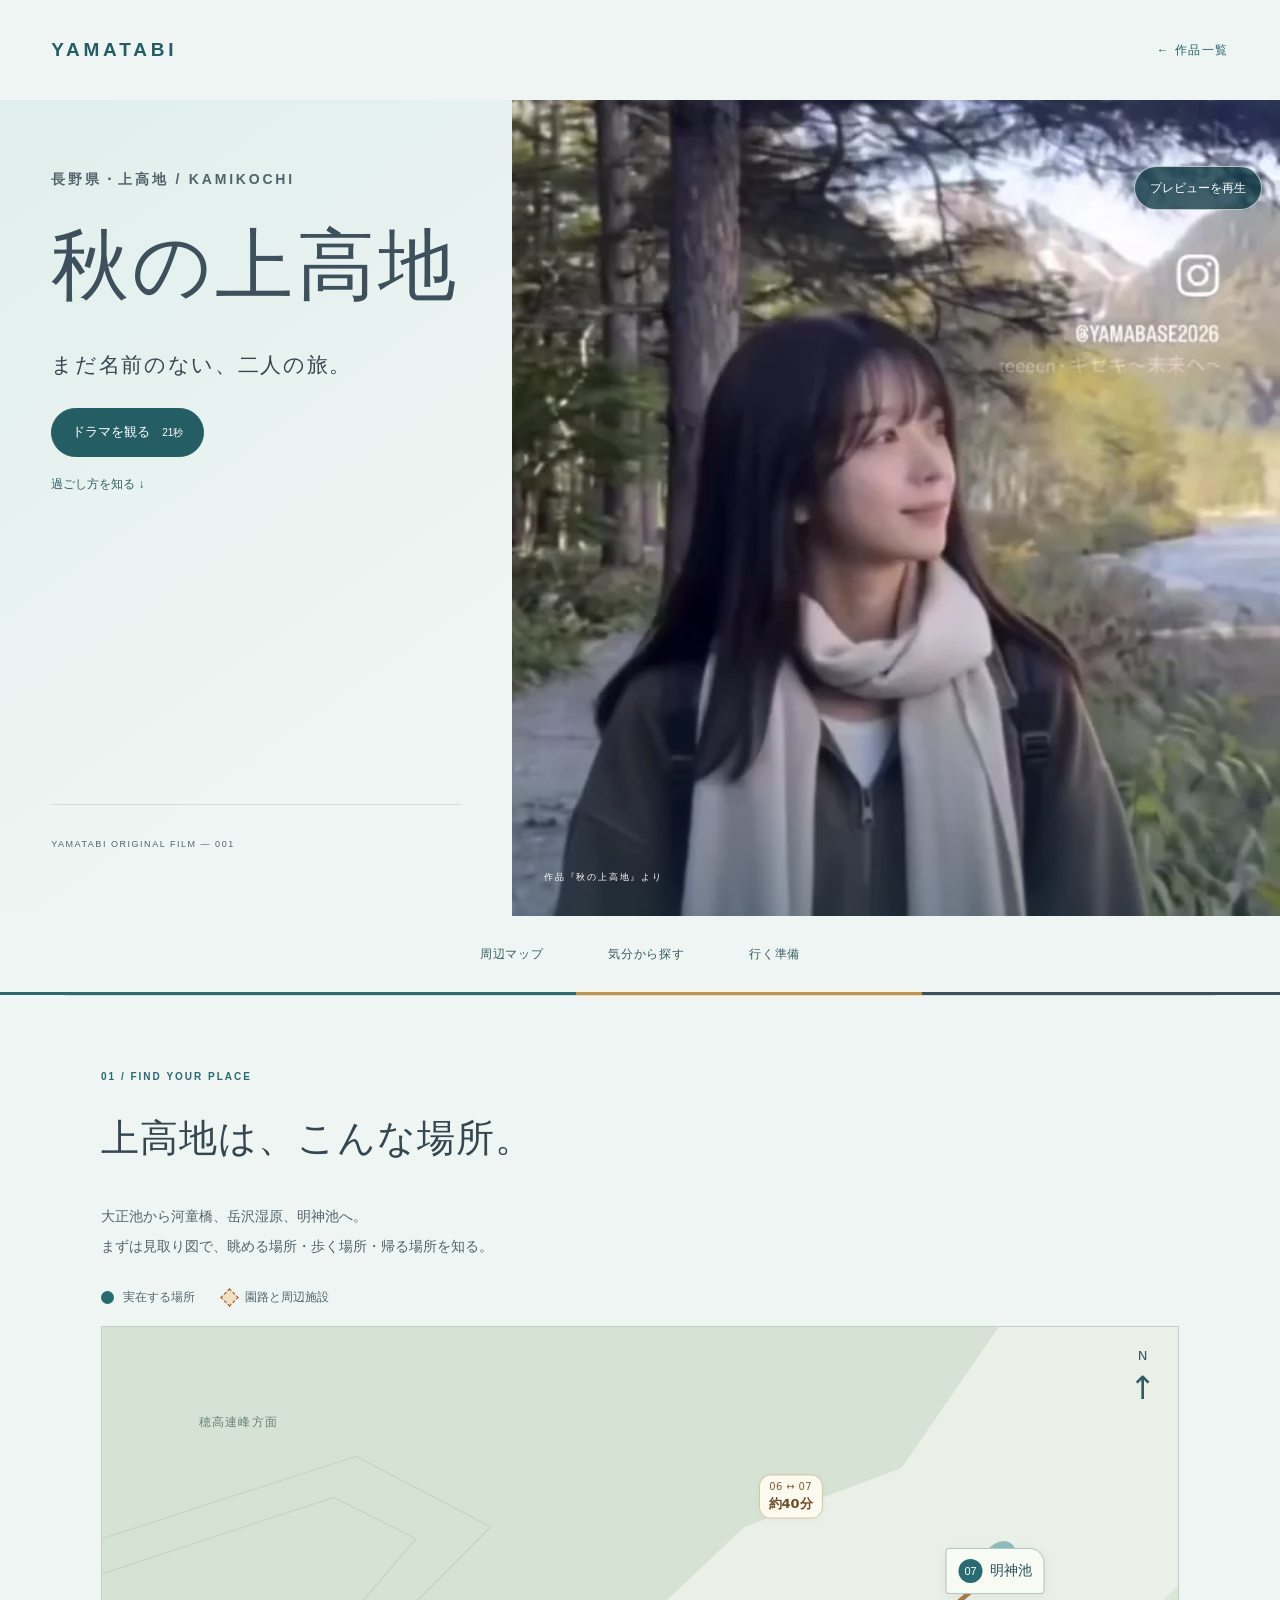
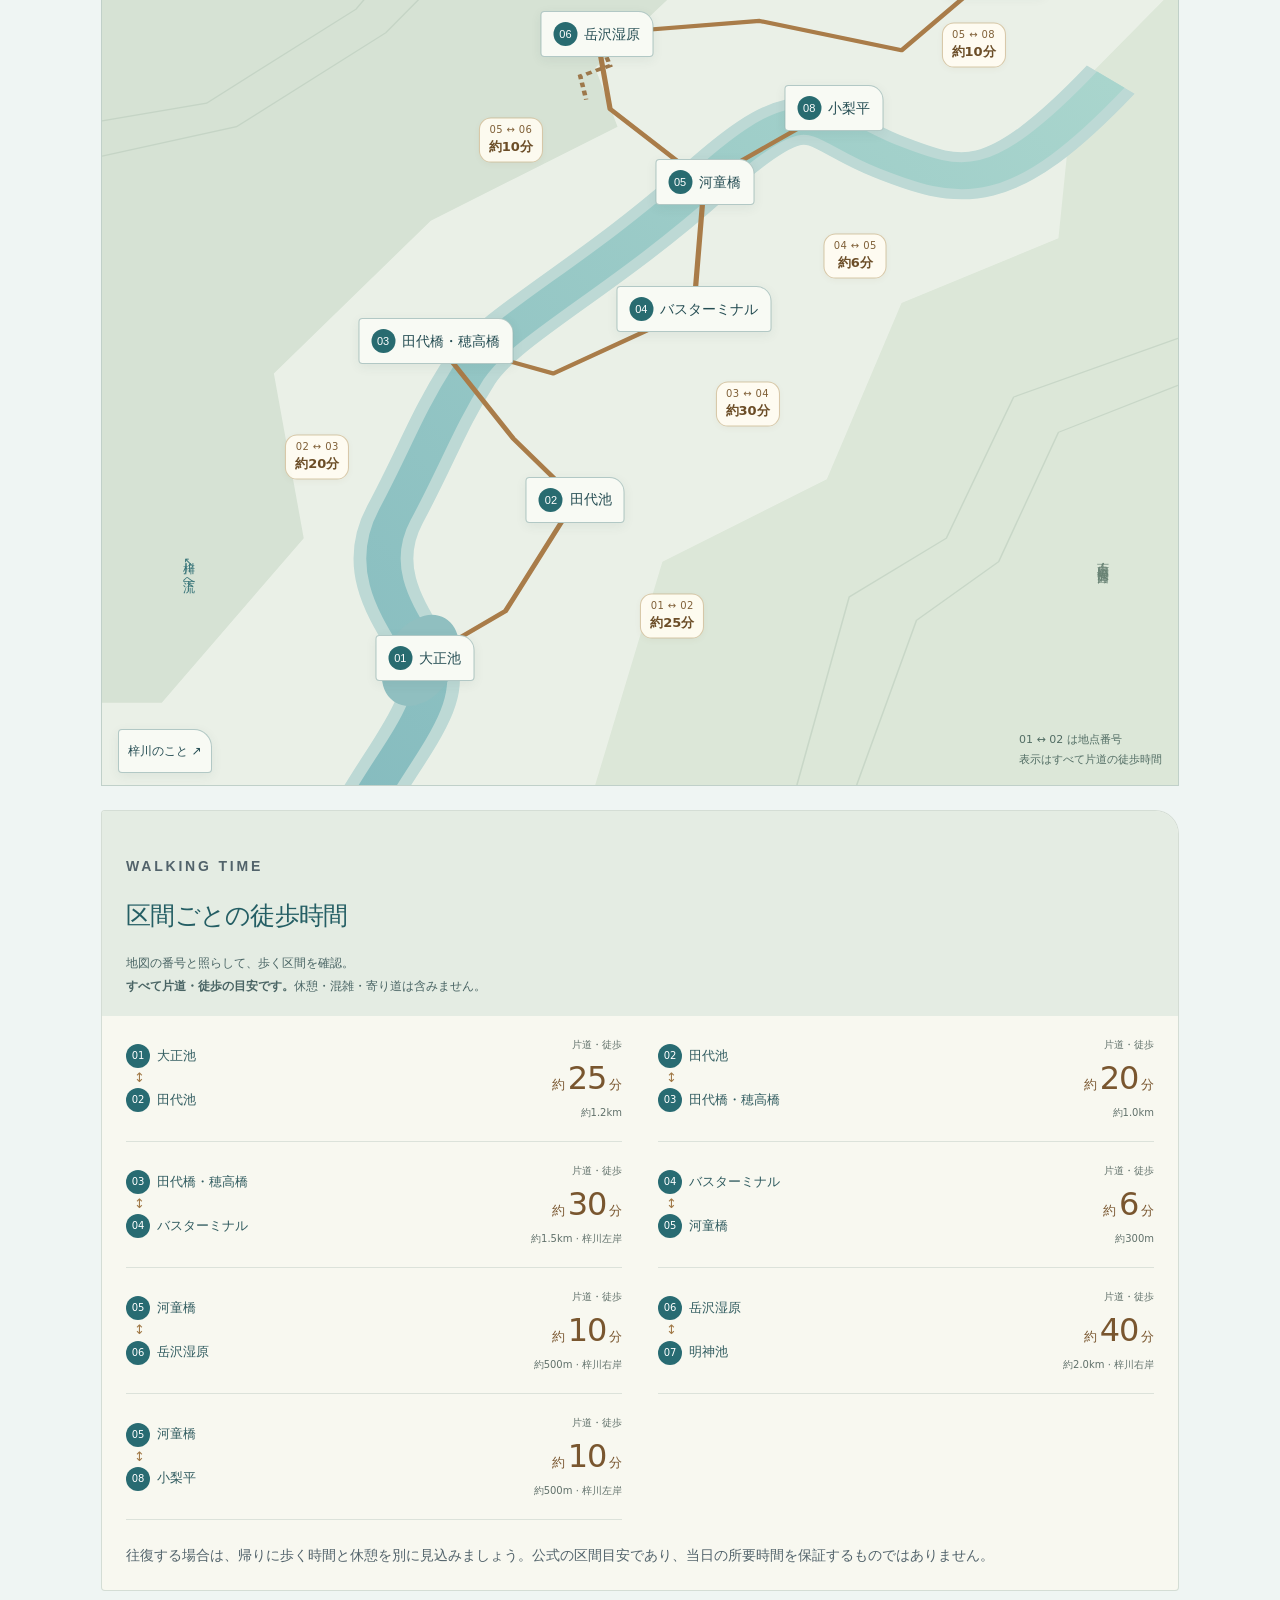
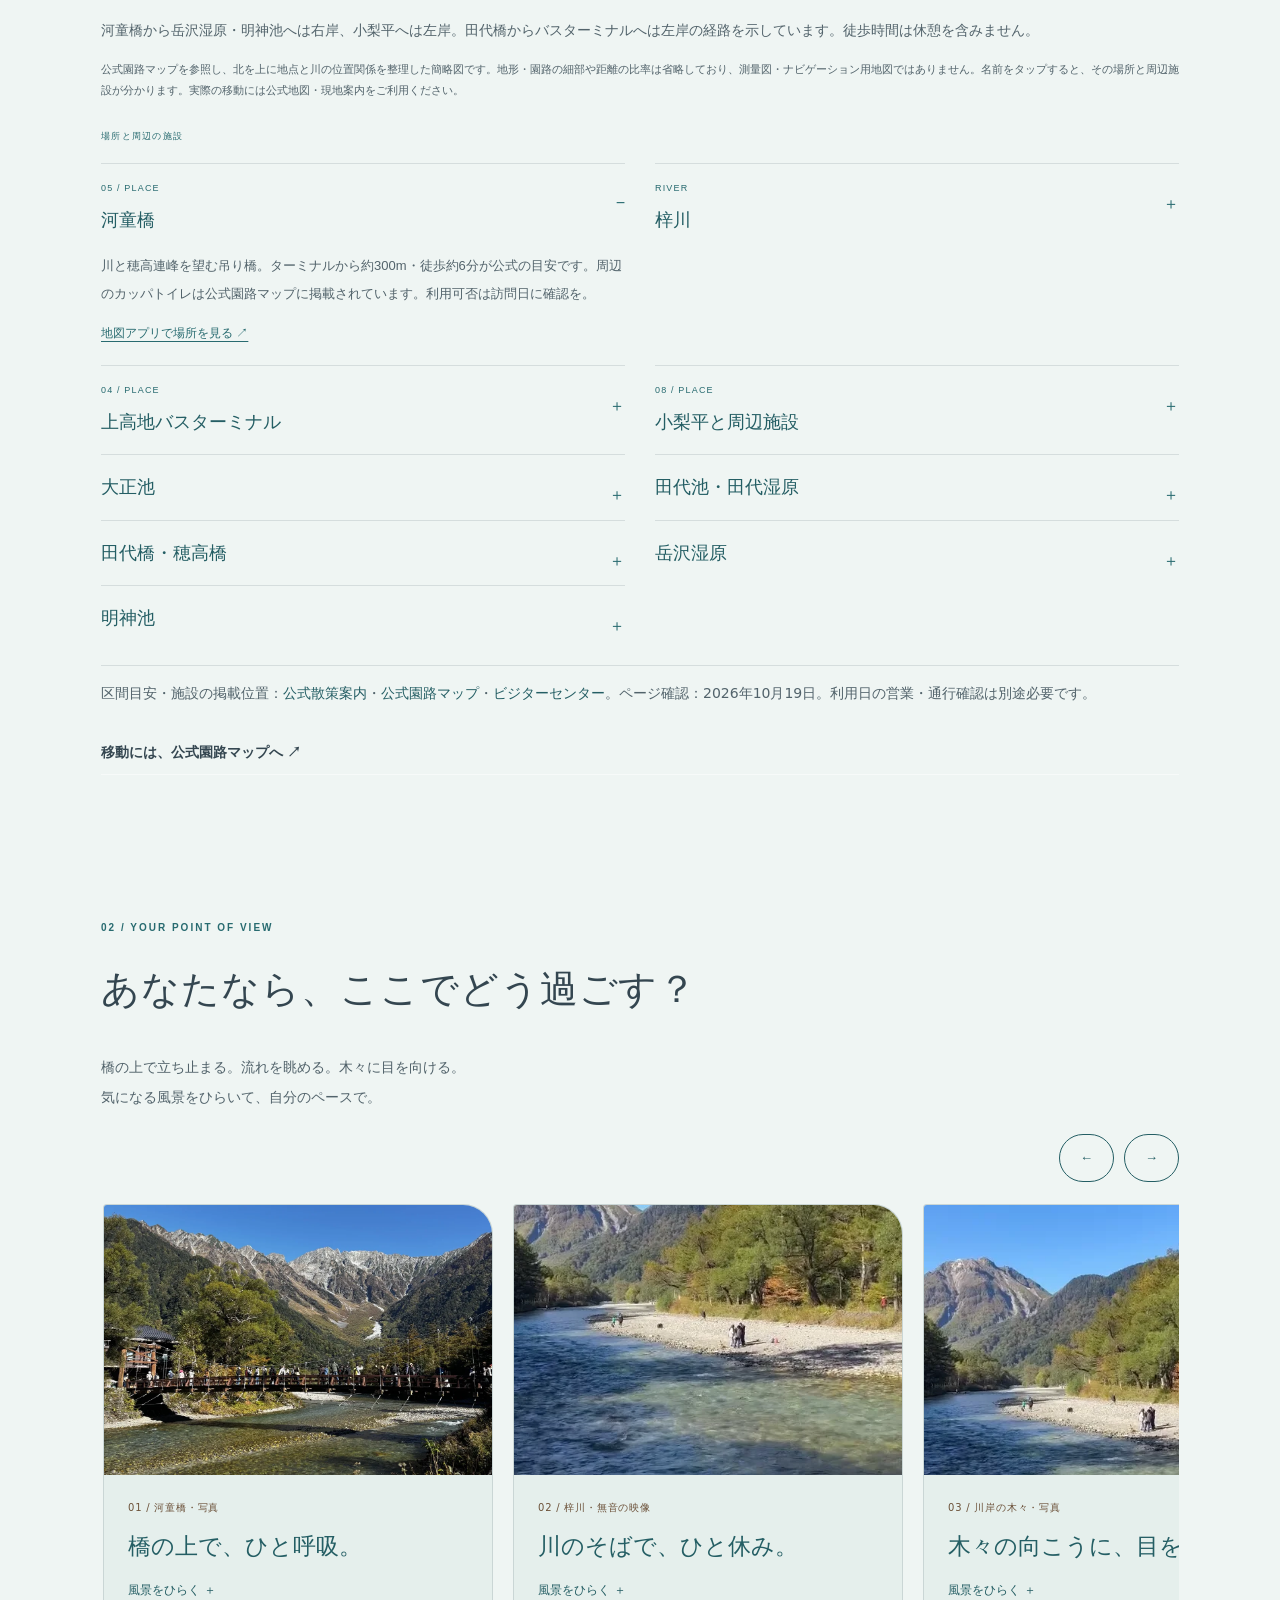
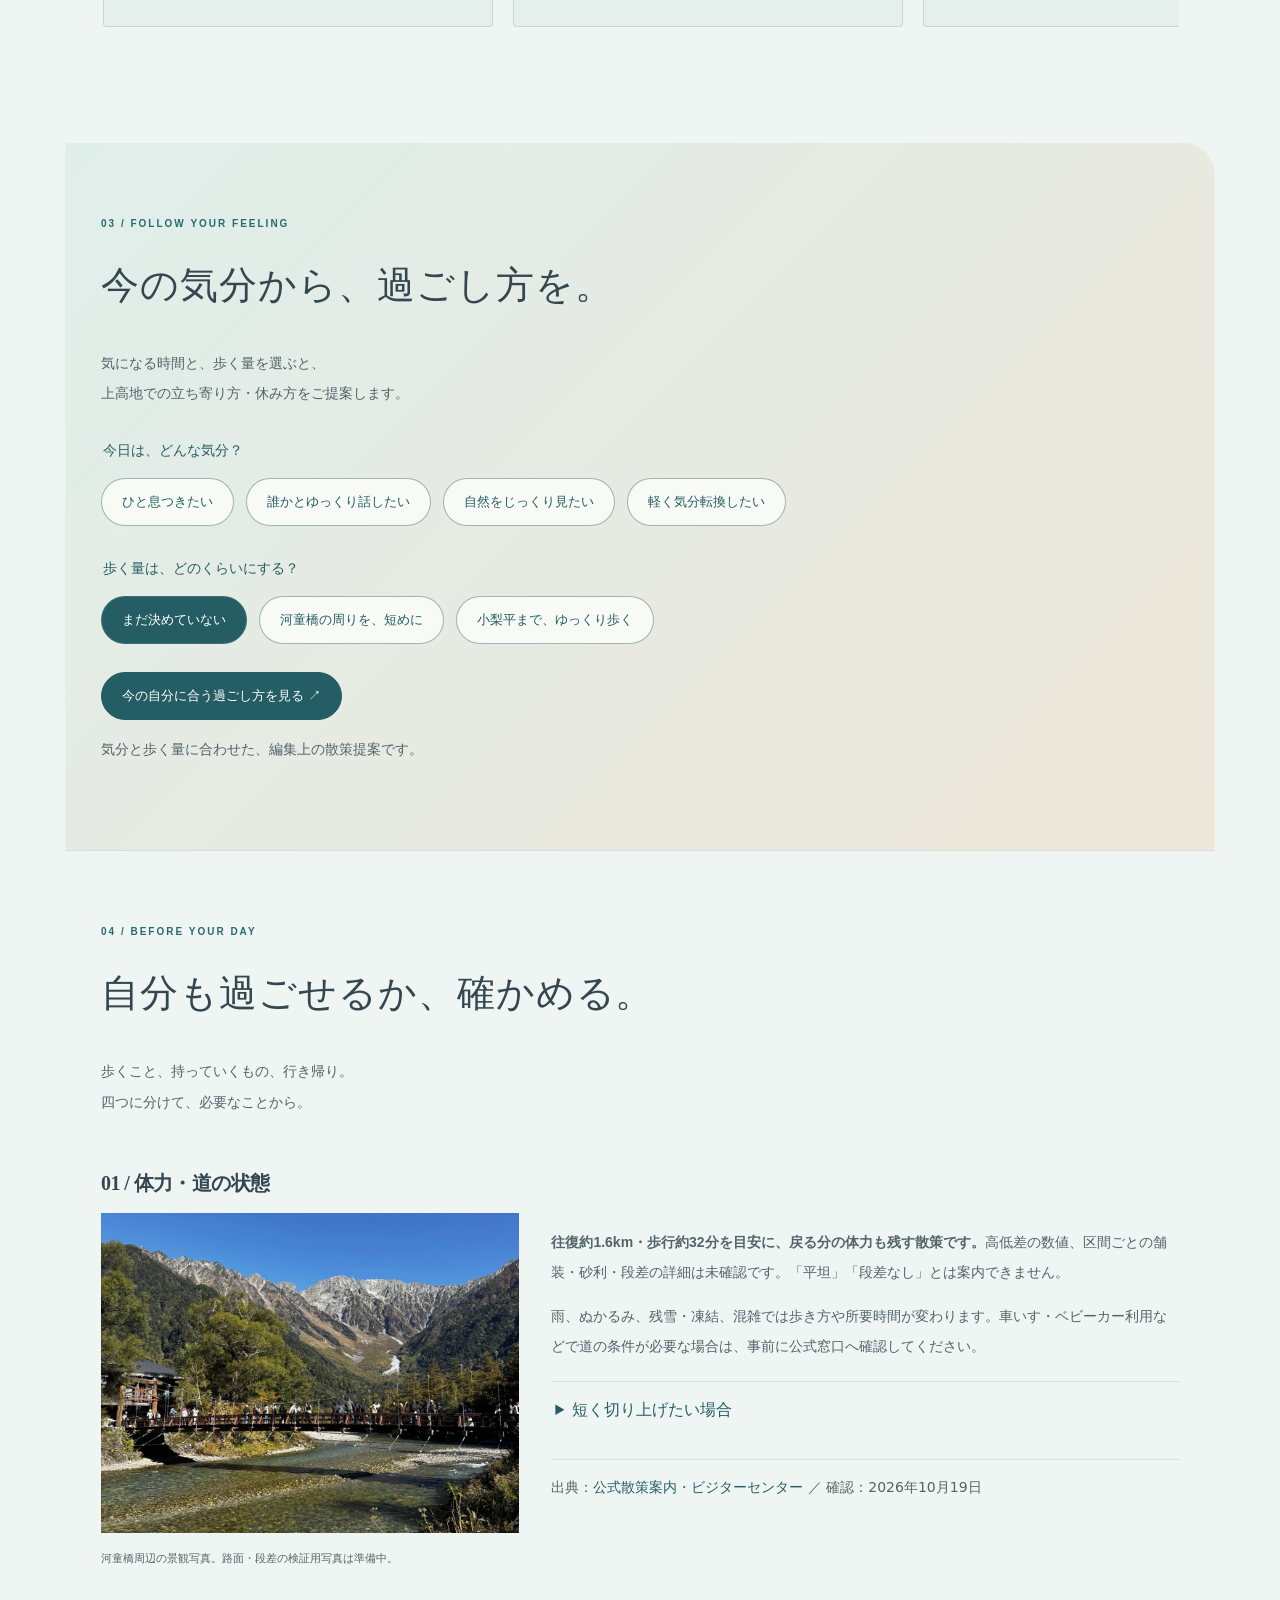
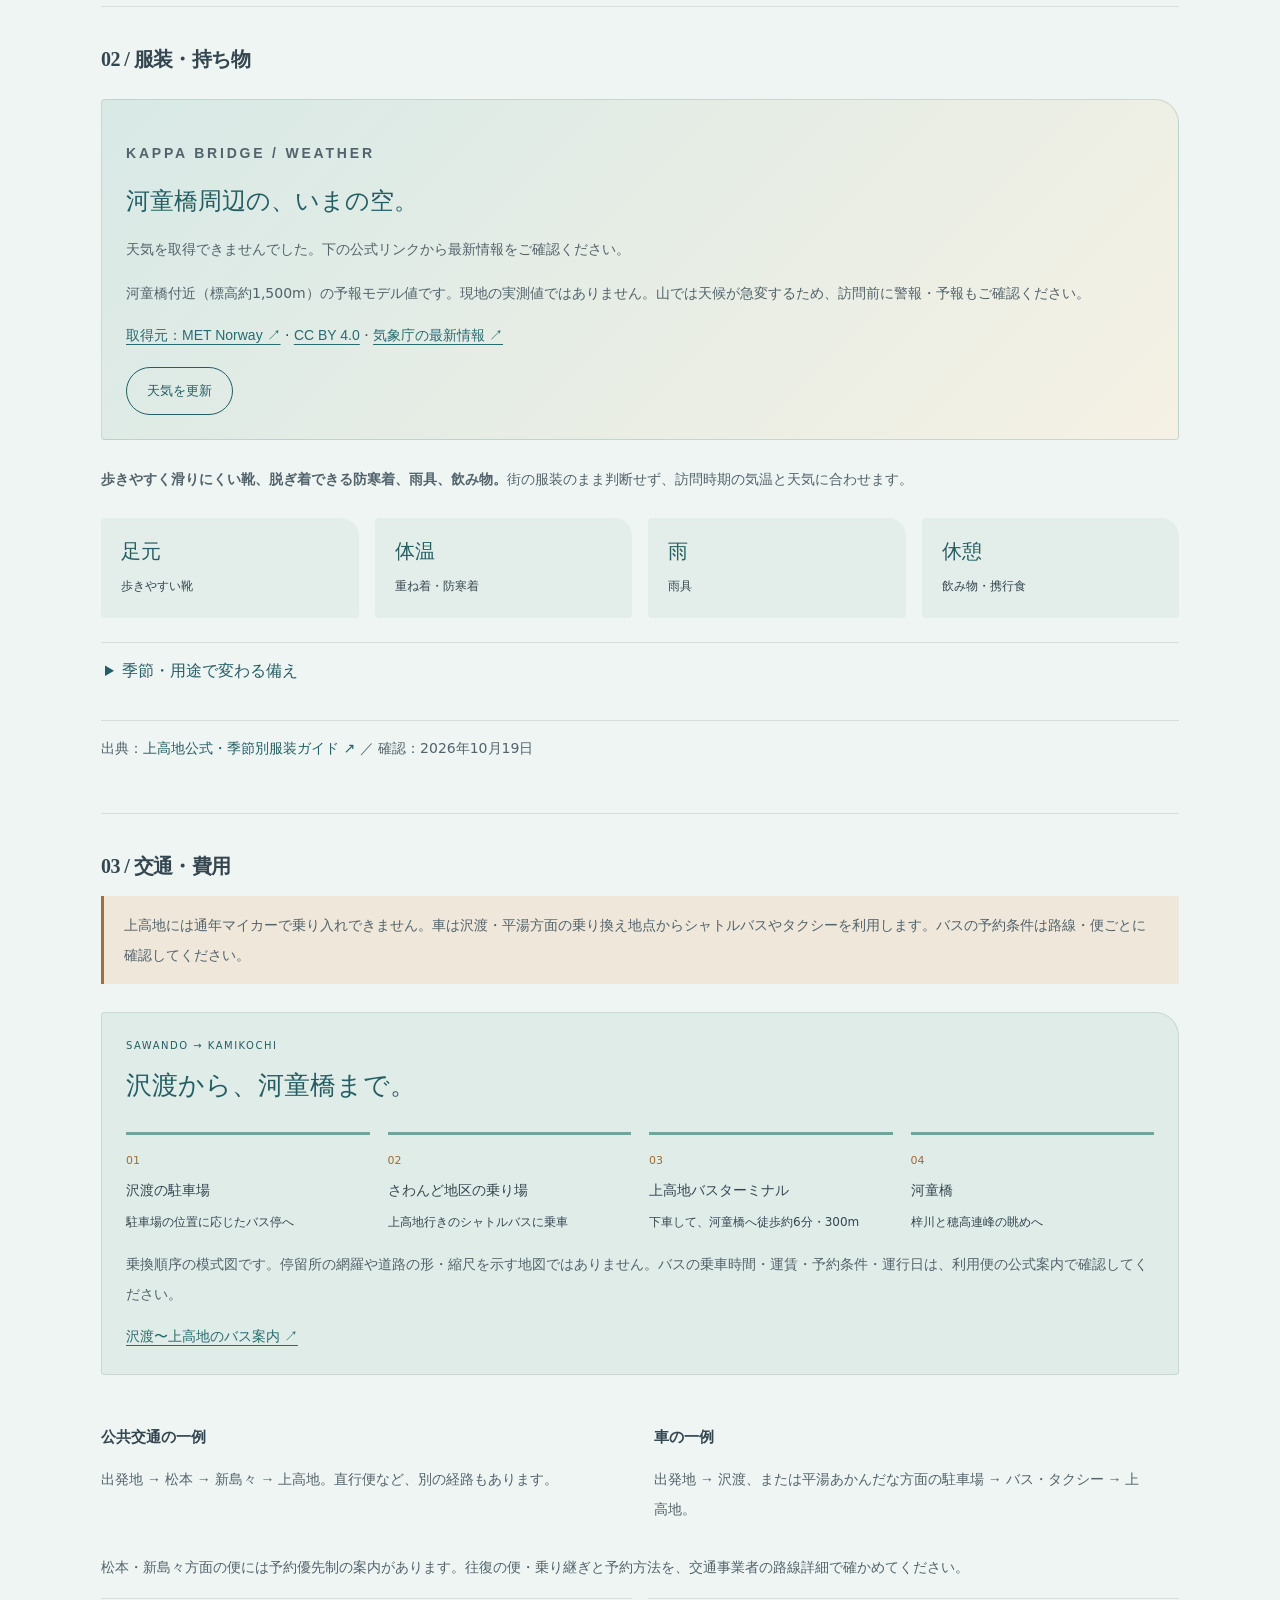
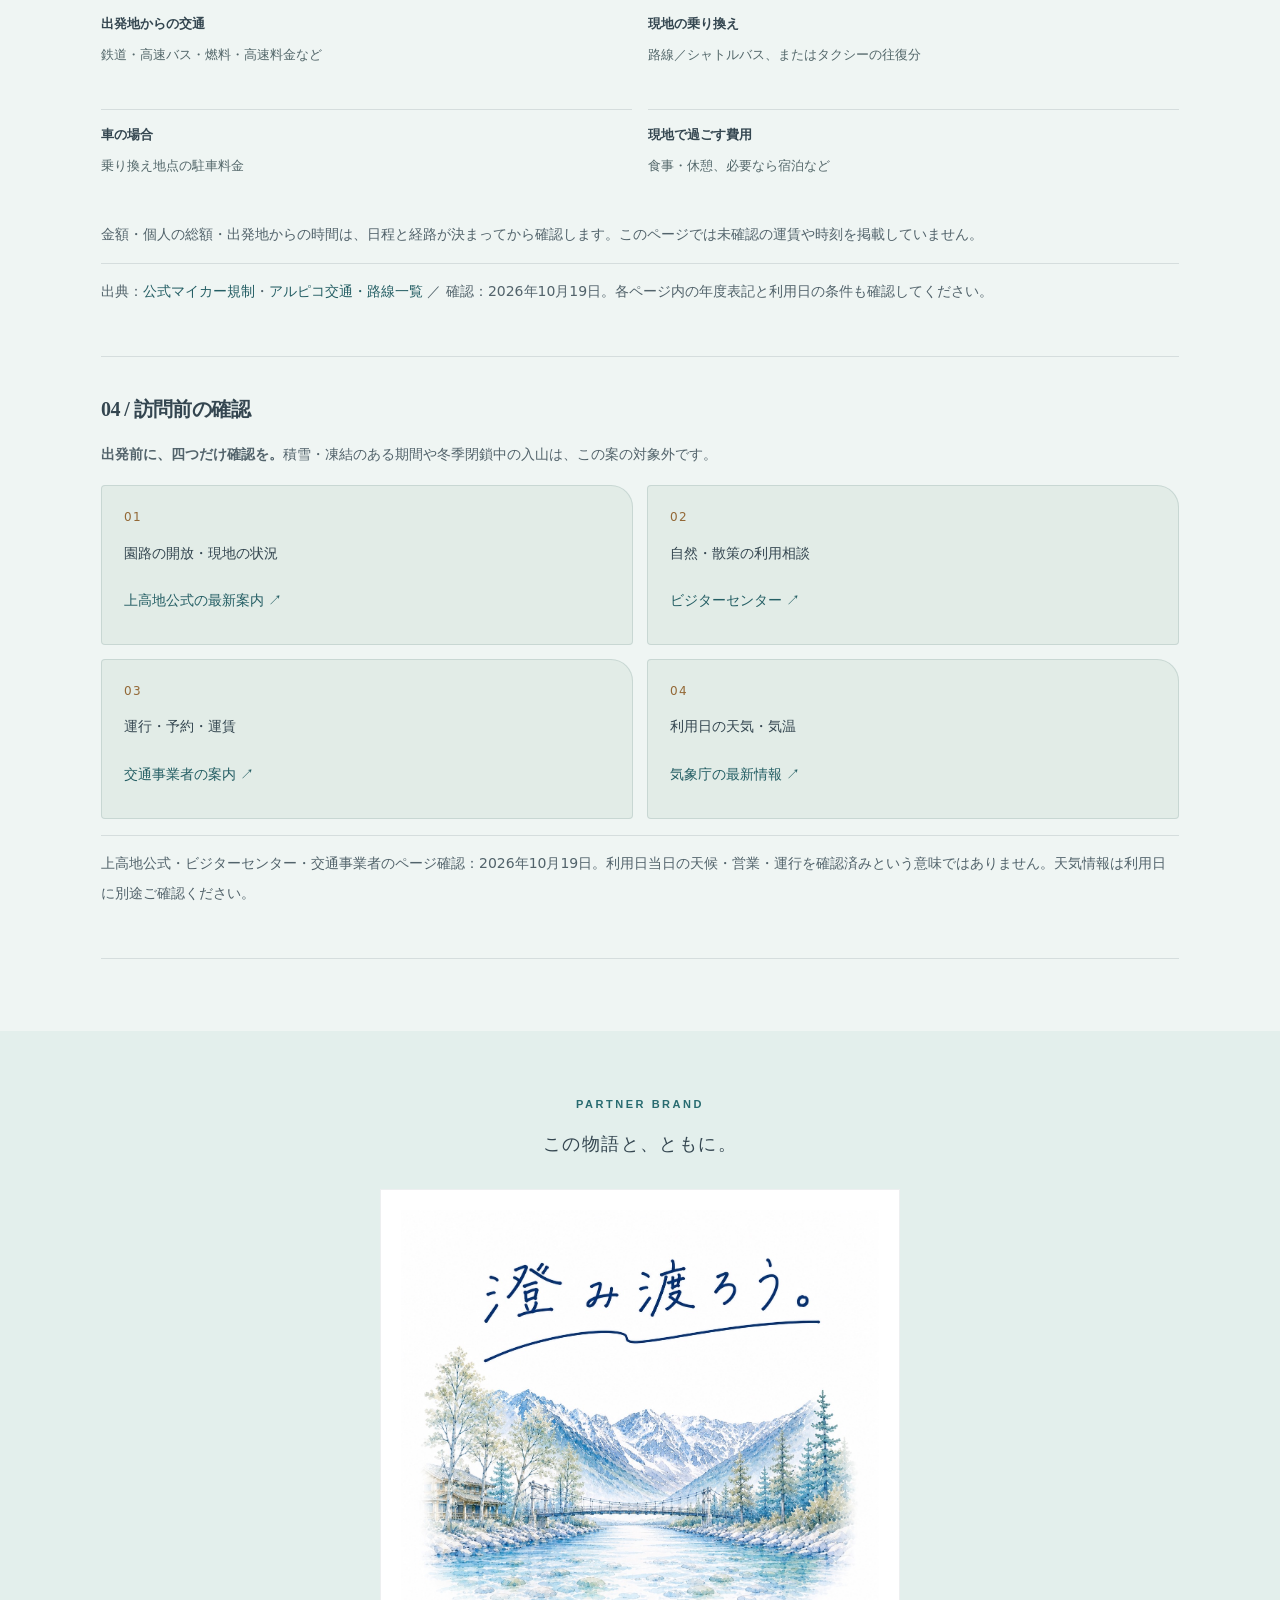
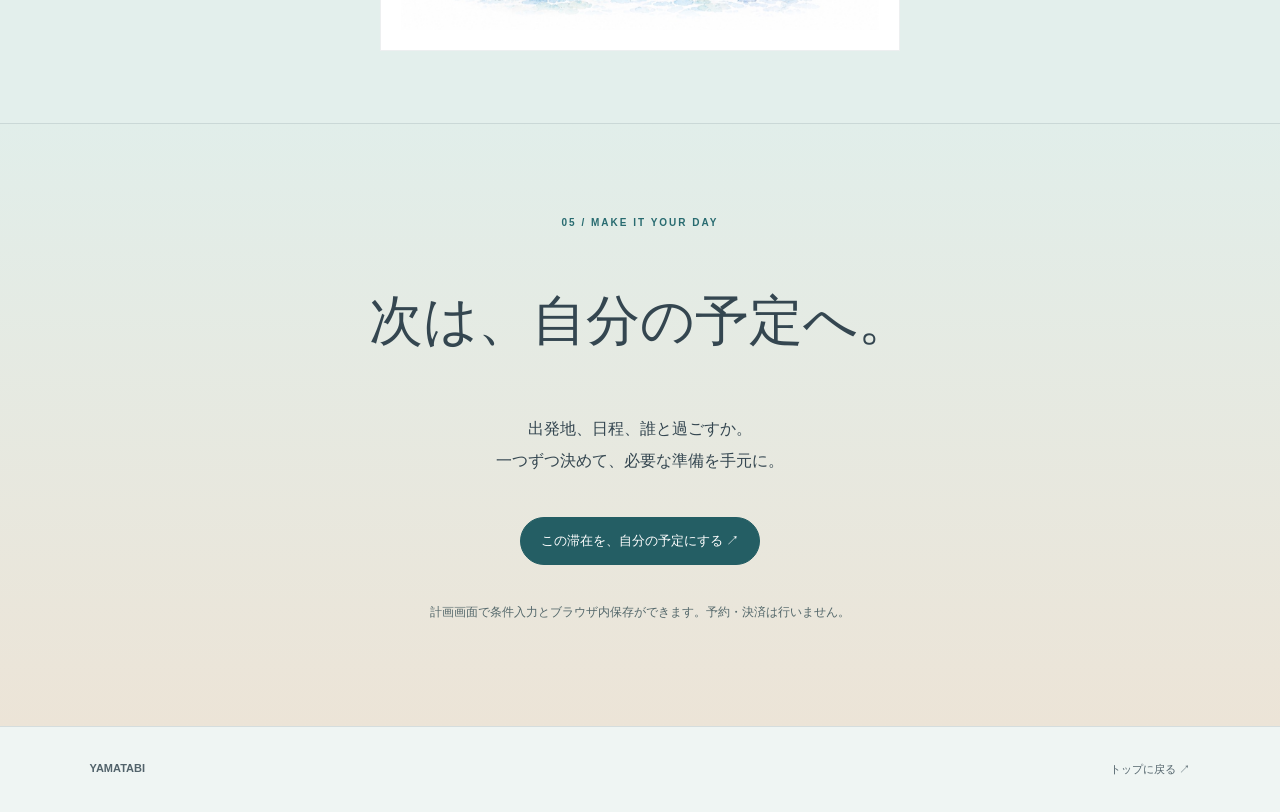
==== commit 73dda2d8: "Clarify walking times with paired map numbers and named route intervals" ====
--- a/experience.html
+++ b/experience.html
@@ -22,7 +22,7 @@
   <script src="kamikochi-preview.js?v=20261019" defer></script>
   <link rel="stylesheet" href="kamikochi-motion.css?v=20261019">
   <script src="kamikochi-motion.js?v=20261019" defer></script>
-  <link rel="stylesheet" href="kamikochi-guide.css?v=20261020-map">
+  <link rel="stylesheet" href="kamikochi-guide.css?v=20261020-times">
   <script src="kamikochi-guide.js?v=20261020-map" defer></script>
 
 <noscript><style>#hero-film[hidden]{display:block!important}.film-hero-image>img,[data-hero-play]{display:none}</style></noscript>
@@ -87,15 +87,16 @@
             <a class="story-map-pin k-geo-pin map-pin-dakesawa" href="#map-dakesawa" style="--map-x:46%;--map-y:29%"><span>06</span><b>岳沢湿原</b></a>
             <a class="story-map-pin k-geo-pin map-pin-myojin" href="#map-myojin" style="--map-x:83%;--map-y:23%"><span>07</span><b>明神池</b></a>
             <a class="story-map-pin k-geo-pin map-pin-konashi" href="#map-konashi" style="--map-x:68%;--map-y:36%"><span>08</span><b>小梨平</b></a>
-            <span class="k-geo-time time-taisho" style="--map-x:53%;--map-y:84%">徒歩約25分</span>
-            <span class="k-geo-time time-tashiro" style="--map-x:20%;--map-y:69%">徒歩約20分</span>
-            <span class="k-geo-time time-terminal" style="--map-x:60%;--map-y:64%">徒歩約30分</span>
-            <span class="k-geo-time time-bridge" style="--map-x:70%;--map-y:50%">徒歩約6分</span>
-            <span class="k-geo-time time-dakesawa" style="--map-x:38%;--map-y:39%">徒歩約10分</span>
-            <span class="k-geo-time time-myojin" style="--map-x:64%;--map-y:23%">徒歩約40分</span>
-            <span class="k-geo-time time-konashi" style="--map-x:81%;--map-y:34%">徒歩約10分</span>
-            <a class="story-map-pin k-map-river-link" href="#map-river"><b>梓川のこと ↗</b></a><span class="k-map-spatial-key">実線：掲載する散策経路<br>時間は隣り合う地点間・片道</span>
+            <span class="k-geo-time time-taisho" style="--map-x:53%;--map-y:84%" role="img" aria-label="大正池から田代池：片道徒歩約25分、約1.2km"><small aria-hidden="true">01 ↔ 02</small><strong aria-hidden="true">約25分</strong></span>
+            <span class="k-geo-time time-tashiro" style="--map-x:20%;--map-y:69%" role="img" aria-label="田代池から田代橋・穂高橋：片道徒歩約20分、約1.0km"><small aria-hidden="true">02 ↔ 03</small><strong aria-hidden="true">約20分</strong></span>
+            <span class="k-geo-time time-terminal" style="--map-x:60%;--map-y:64%" role="img" aria-label="田代橋・穂高橋からバスターミナル：片道徒歩約30分、約1.5km"><small aria-hidden="true">03 ↔ 04</small><strong aria-hidden="true">約30分</strong></span>
+            <span class="k-geo-time time-bridge" style="--map-x:70%;--map-y:50%" role="img" aria-label="バスターミナルから河童橋：片道徒歩約6分、約300m"><small aria-hidden="true">04 ↔ 05</small><strong aria-hidden="true">約6分</strong></span>
+            <span class="k-geo-time time-dakesawa" style="--map-x:38%;--map-y:39%" role="img" aria-label="河童橋から岳沢湿原：片道徒歩約10分、約500m"><small aria-hidden="true">05 ↔ 06</small><strong aria-hidden="true">約10分</strong></span>
+            <span class="k-geo-time time-myojin" style="--map-x:64%;--map-y:23%" role="img" aria-label="岳沢湿原から明神池：片道徒歩約40分、約2.0km"><small aria-hidden="true">06 ↔ 07</small><strong aria-hidden="true">約40分</strong></span>
+            <span class="k-geo-time time-konashi" style="--map-x:81%;--map-y:34%" role="img" aria-label="河童橋から小梨平：片道徒歩約10分、約500m"><small aria-hidden="true">05 ↔ 08</small><strong aria-hidden="true">約10分</strong></span>
+            <a class="story-map-pin k-map-river-link" href="#map-river"><b>梓川のこと ↗</b></a><span class="k-map-spatial-key">01 ↔ 02 は地点番号<br>表示はすべて片道の徒歩時間</span>
           </div>
+          <section class="k-walk-times" aria-labelledby="walk-times-title"><div class="k-walk-times-heading"><p class="eyebrow">WALKING TIME</p><h3 id="walk-times-title">区間ごとの徒歩時間</h3><p>地図の番号と照らして、歩く区間を確認。<br><strong>すべて片道・徒歩の目安です。</strong>休憩・混雑・寄り道は含みません。</p></div><ul class="k-walk-time-list"><li><div class="k-time-endpoints"><span><i>01</i>大正池</span><span class="k-time-connector" aria-hidden="true">↕</span><span><i>02</i>田代池</span></div><div class="k-time-value"><small>片道・徒歩</small><strong>約<span>25</span>分</strong><small>約1.2km</small></div></li><li><div class="k-time-endpoints"><span><i>02</i>田代池</span><span class="k-time-connector" aria-hidden="true">↕</span><span><i>03</i>田代橋・穂高橋</span></div><div class="k-time-value"><small>片道・徒歩</small><strong>約<span>20</span>分</strong><small>約1.0km</small></div></li><li><div class="k-time-endpoints"><span><i>03</i>田代橋・穂高橋</span><span class="k-time-connector" aria-hidden="true">↕</span><span><i>04</i>バスターミナル</span></div><div class="k-time-value"><small>片道・徒歩</small><strong>約<span>30</span>分</strong><small>約1.5km · 梓川左岸</small></div></li><li><div class="k-time-endpoints"><span><i>04</i>バスターミナル</span><span class="k-time-connector" aria-hidden="true">↕</span><span><i>05</i>河童橋</span></div><div class="k-time-value"><small>片道・徒歩</small><strong>約<span>6</span>分</strong><small>約300m</small></div></li><li><div class="k-time-endpoints"><span><i>05</i>河童橋</span><span class="k-time-connector" aria-hidden="true">↕</span><span><i>06</i>岳沢湿原</span></div><div class="k-time-value"><small>片道・徒歩</small><strong>約<span>10</span>分</strong><small>約500m · 梓川右岸</small></div></li><li><div class="k-time-endpoints"><span><i>06</i>岳沢湿原</span><span class="k-time-connector" aria-hidden="true">↕</span><span><i>07</i>明神池</span></div><div class="k-time-value"><small>片道・徒歩</small><strong>約<span>40</span>分</strong><small>約2.0km · 梓川右岸</small></div></li><li><div class="k-time-endpoints"><span><i>05</i>河童橋</span><span class="k-time-connector" aria-hidden="true">↕</span><span><i>08</i>小梨平</span></div><div class="k-time-value"><small>片道・徒歩</small><strong>約<span>10</span>分</strong><small>約500m · 梓川左岸</small></div></li></ul><p class="k-caption">往復する場合は、帰りに歩く時間と休憩を別に見込みましょう。公式の区間目安であり、当日の所要時間を保証するものではありません。</p></section>
           <p class="k-caption">河童橋から岳沢湿原・明神池へは右岸、小梨平へは左岸。田代橋からバスターミナルへは左岸の経路を示しています。徒歩時間は休憩を含みません。</p>
           <p class="story-map-caption">公式園路マップを参照し、北を上に地点と川の位置関係を整理した簡略図です。地形・園路の細部や距離の比率は省略しており、測量図・ナビゲーション用地図ではありません。名前をタップすると、その場所と周辺施設が分かります。実際の移動には公式地図・現地案内をご利用ください。</p>
         </div>
--- a/kamikochi-guide.css
+++ b/kamikochi-guide.css
@@ -95,3 +95,32 @@
 }
 .kamikochi-page .k-spatial-map .k-map-river-link{position:absolute;left:16px;top:auto;bottom:12px;transform:none;padding:6px 9px;min-height:44px;max-width:140px;z-index:2}
 .kamikochi-page .k-spatial-map .k-map-river-link>b{font-size:12px}
+/* Match every map time to two numbered places, then spell out the same pair below. */
+.k-spatial-map .k-geo-time{display:grid;justify-items:center;gap:1px;padding:4px 9px;border-color:#a7854a70;box-shadow:0 2px 6px #76552d0c}
+.k-geo-time small{font:10px/1.3 system-ui;color:#806139;letter-spacing:.04em}
+.k-geo-time strong{font:600 13px/1.6 system-ui;color:#6b4d27}
+.k-spatial-map .time-myojin{--map-y:16%!important}
+.k-walk-times{margin:24px 0;border:1px solid #517a7138;background:#f8f8f0;border-radius:4px 24px 4px 4px;overflow:hidden}
+.k-walk-times-heading{padding:26px 24px 18px;background:#e4ece3}
+.k-walk-times-heading h3{font:400 25px/1.7 "Yu Mincho",serif!important;margin:8px 0;color:#245e64}
+.k-walk-times-heading p:not(.eyebrow){font:12px/1.9 system-ui;color:#496464;margin:10px 0 0}
+.k-walk-time-list{list-style:none;padding:0 24px;margin:0;display:grid;grid-template-columns:1fr 1fr;column-gap:36px}
+.k-walk-time-list li{display:grid;grid-template-columns:minmax(0,1fr) auto;align-items:center;gap:12px;border-bottom:1px solid #56786a2b;padding:20px 0}
+.k-time-endpoints{display:grid;gap:3px;color:#315c60;font:13px/1.6 system-ui}
+.k-time-endpoints>span:not(.k-time-connector){display:flex;align-items:center;gap:7px}
+.k-time-endpoints i{display:inline-flex;align-items:center;justify-content:center;flex-shrink:0;width:24px;height:24px;border-radius:50%;background:#286b72;color:#fff;font:10px/1 system-ui;font-style:normal}
+.k-time-connector{padding-left:8px;font:13px/1.1 system-ui;color:#a07846}
+.k-time-value{text-align:right;white-space:nowrap}
+.k-time-value>small{display:block;font:10px/1.7 system-ui;color:#61716b}
+.k-time-value>strong{font:400 13px/1.6 system-ui;color:#79562f}
+.k-time-value strong>span{font-size:32px;font-weight:400;margin:0 3px;letter-spacing:-.04em;font-variant-numeric:tabular-nums}
+.k-walk-times>.k-caption{margin:0;padding:20px 24px}
+@media(max-width:760px){
+ .k-spatial-map .k-geo-time{padding:3px 6px}
+ .k-geo-time small{font-size:9px}.k-geo-time strong{font-size:11px}
+ .k-walk-time-list{grid-template-columns:1fr;padding:0 18px}
+ .k-walk-times-heading{padding:22px 18px 16px}
+ .k-time-endpoints{font-size:12px}
+ .k-time-value>small{font-size:9px}
+ .k-walk-times>.k-caption{padding:18px}
+}
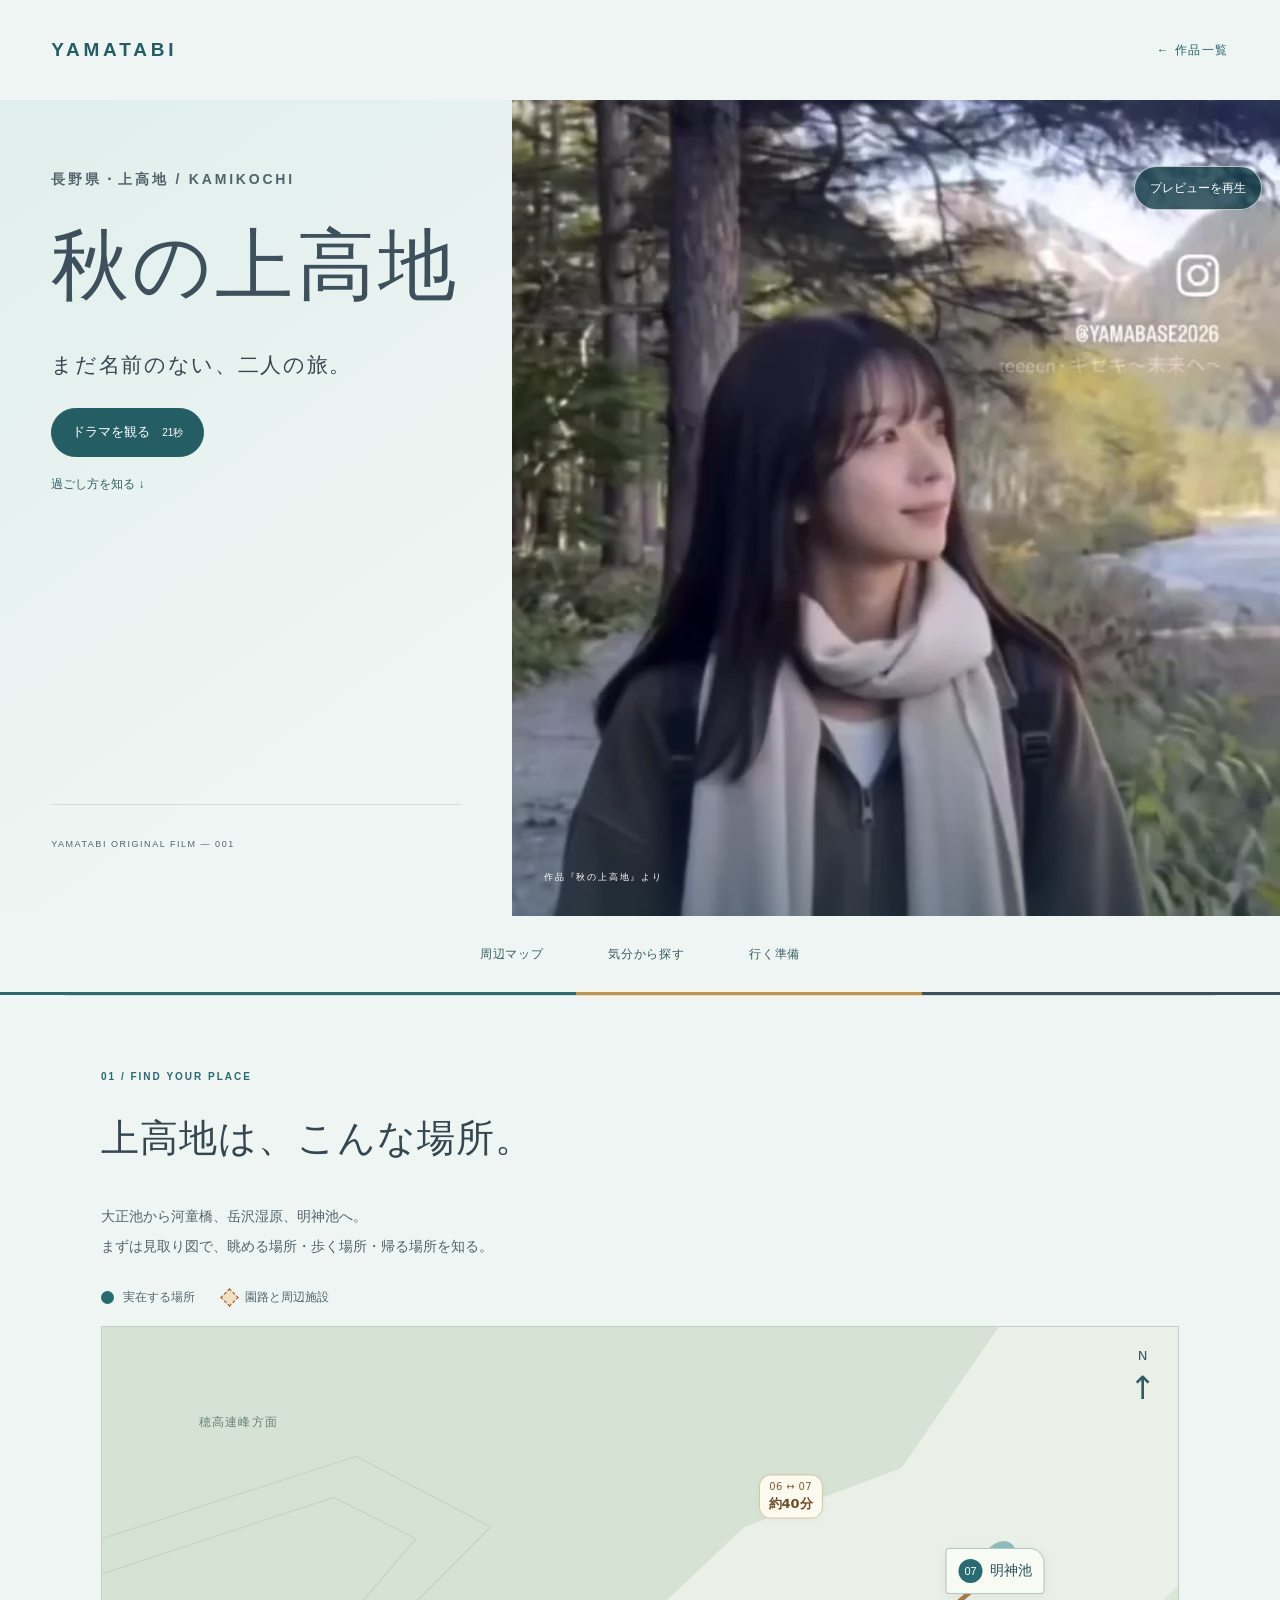
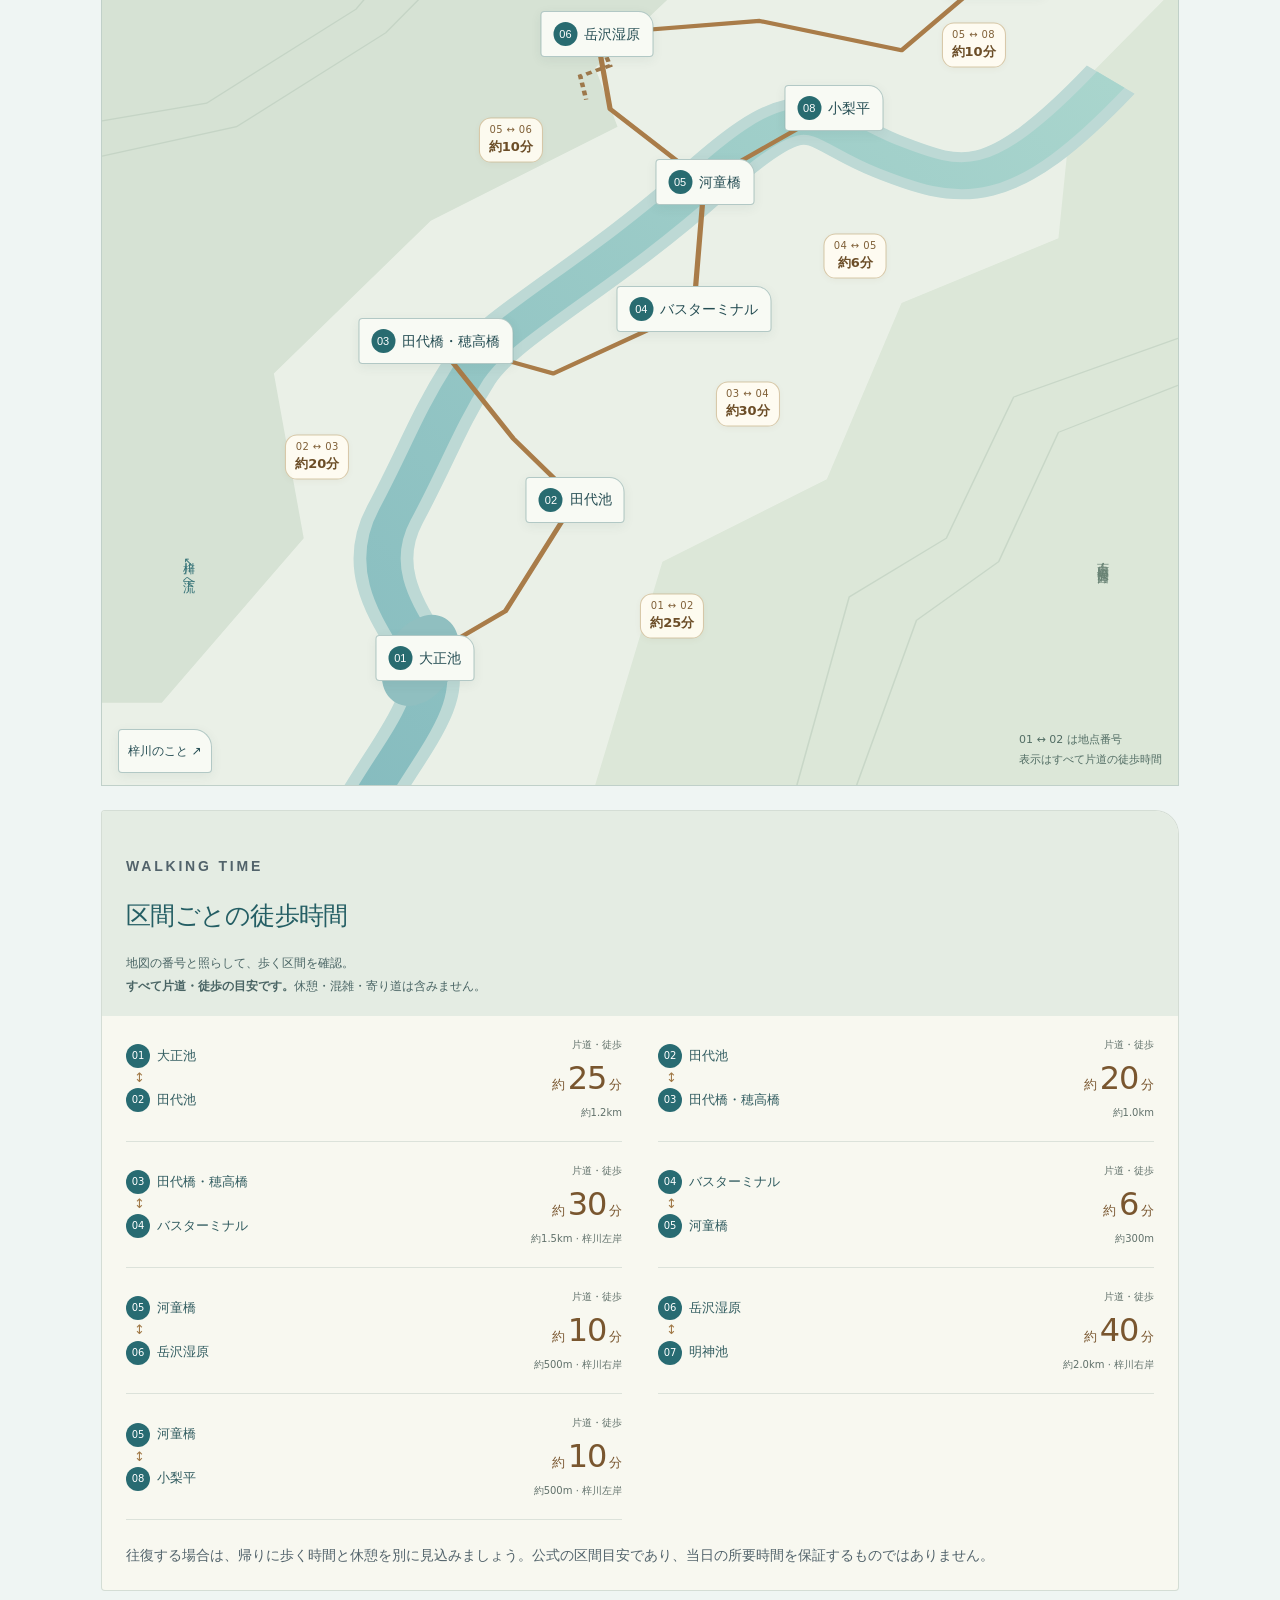
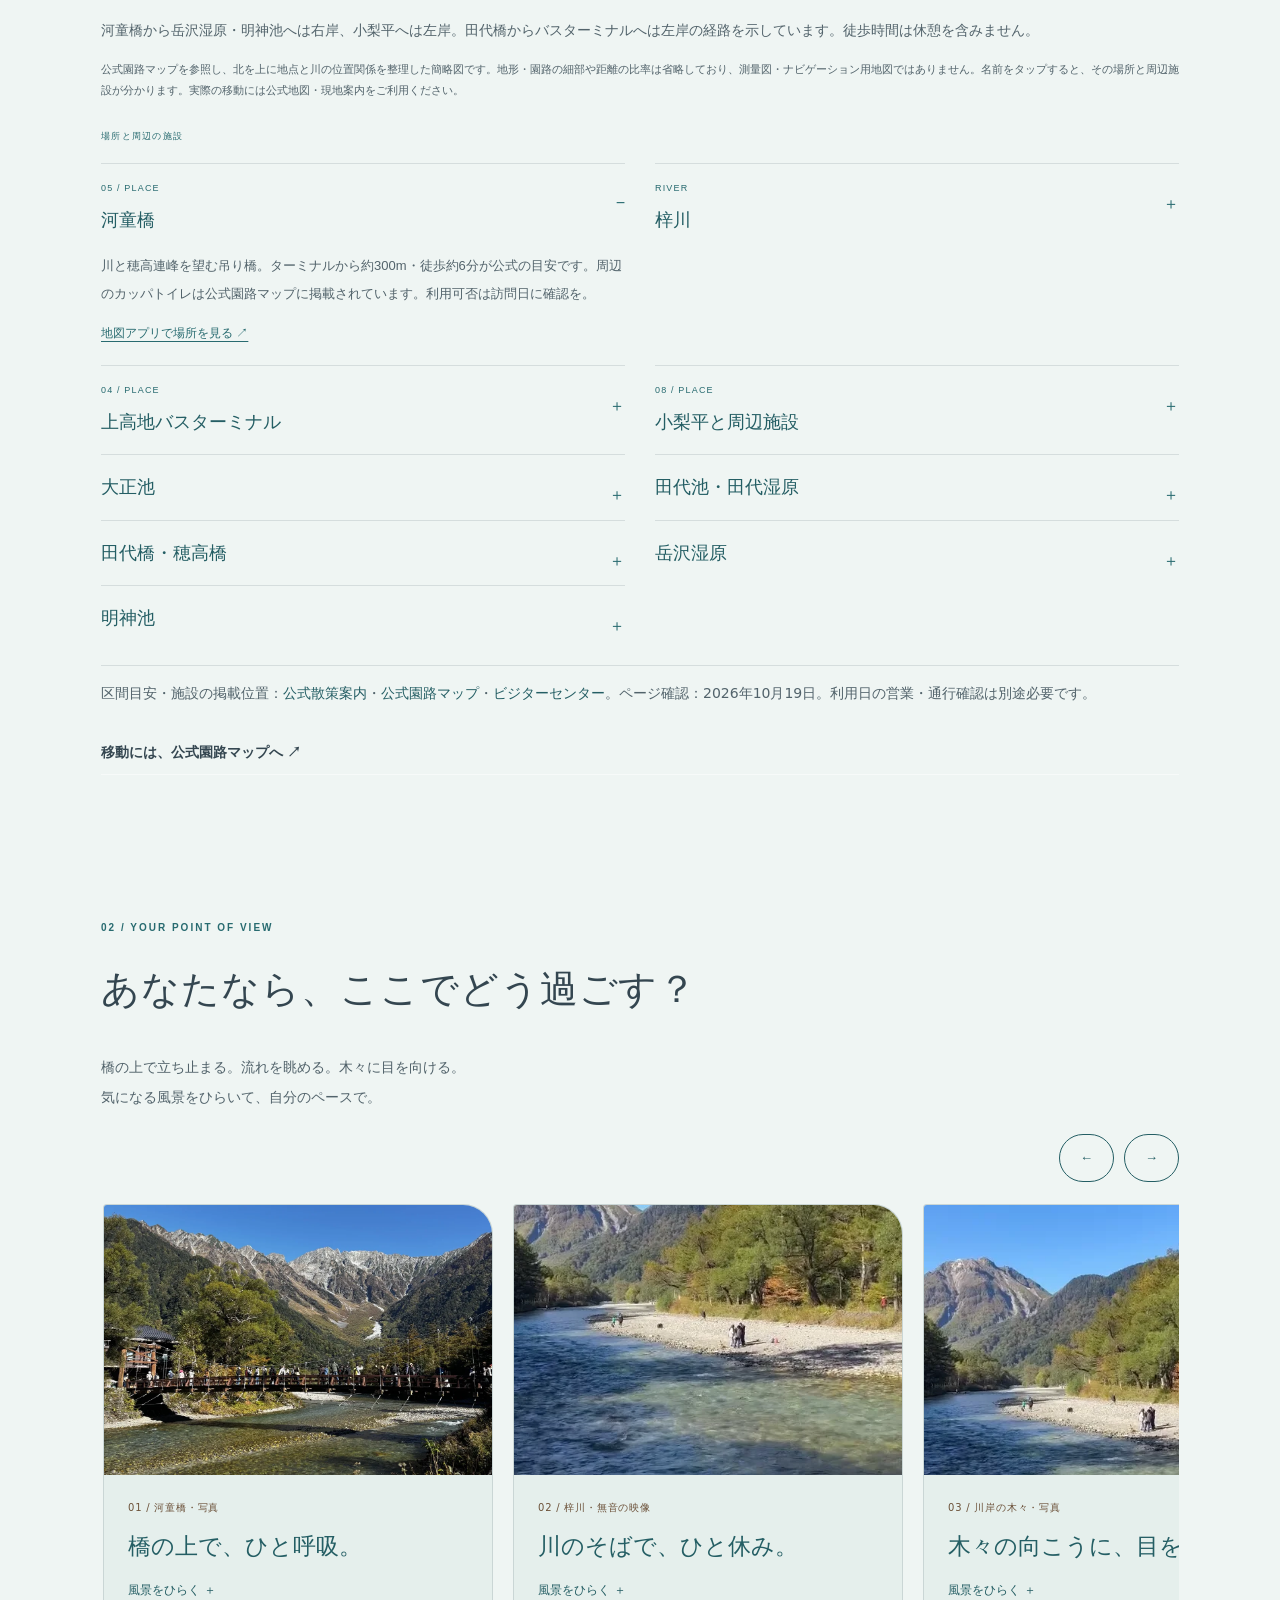
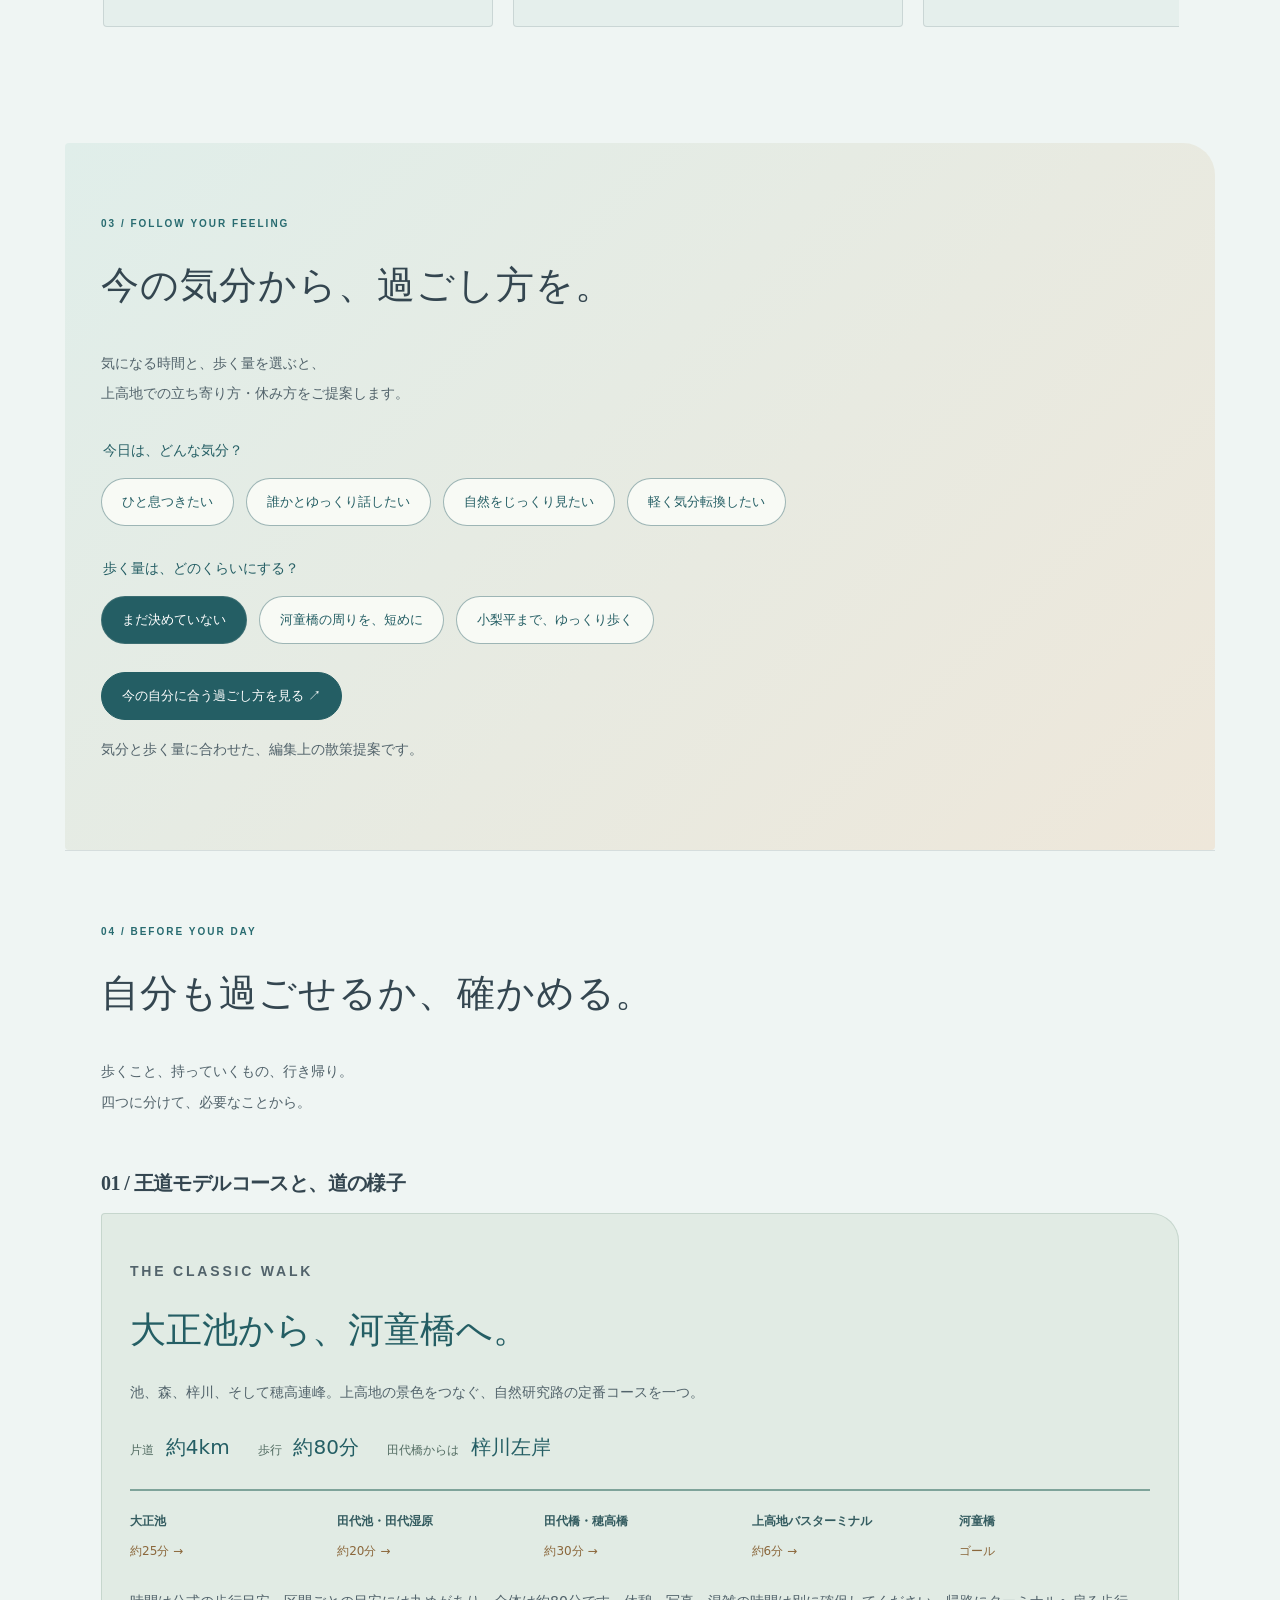
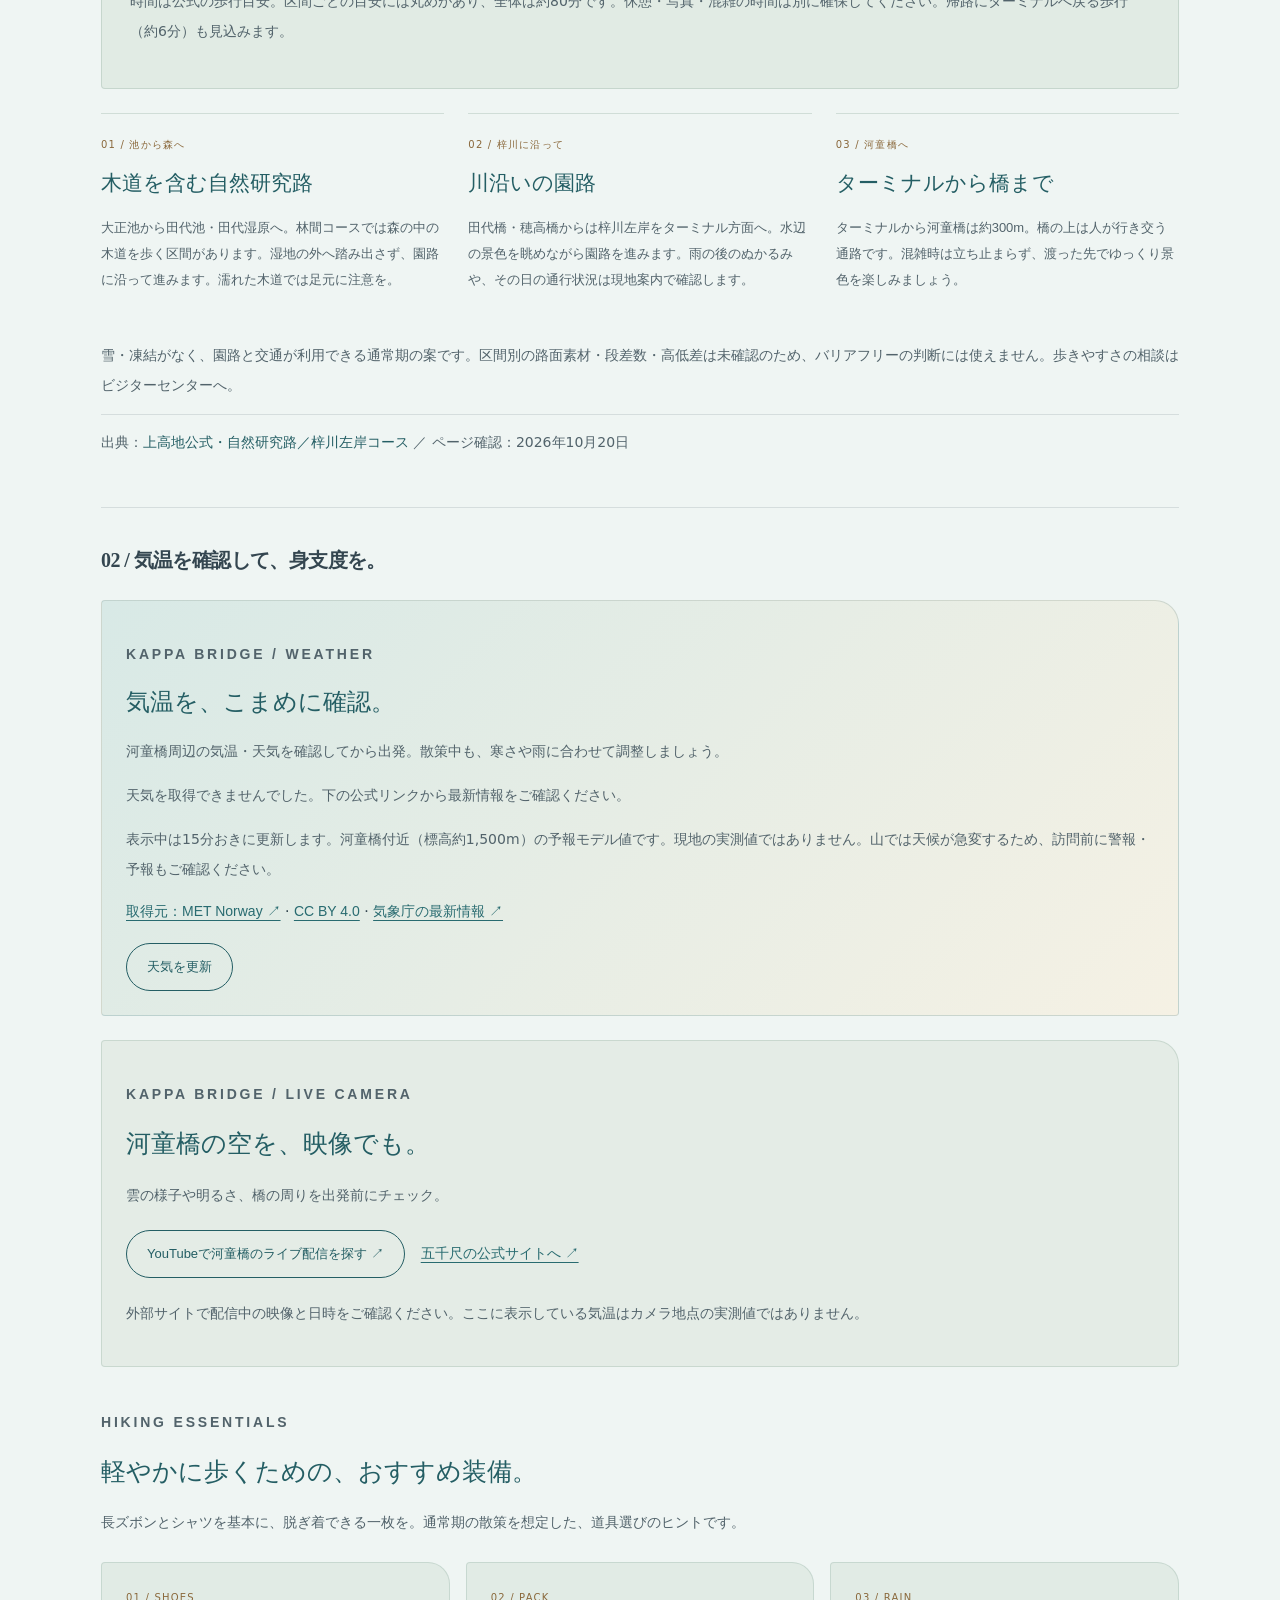
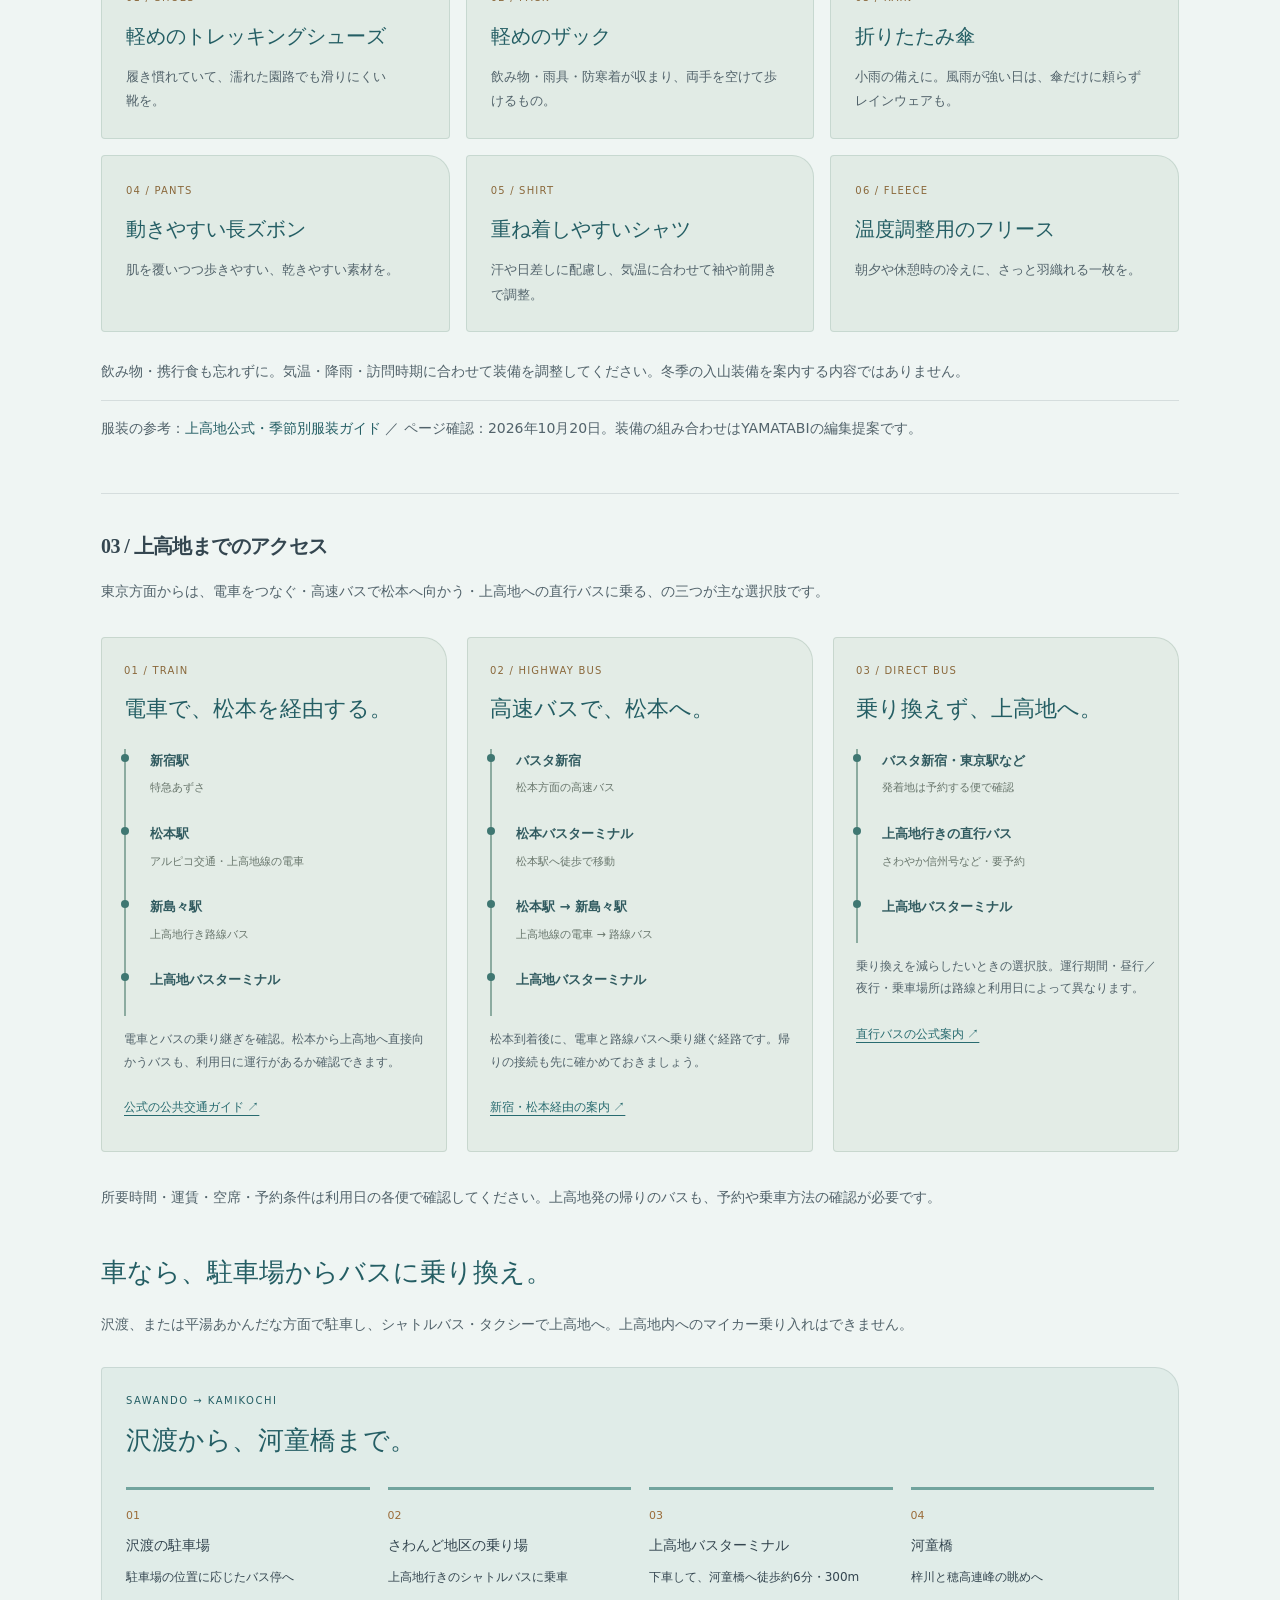
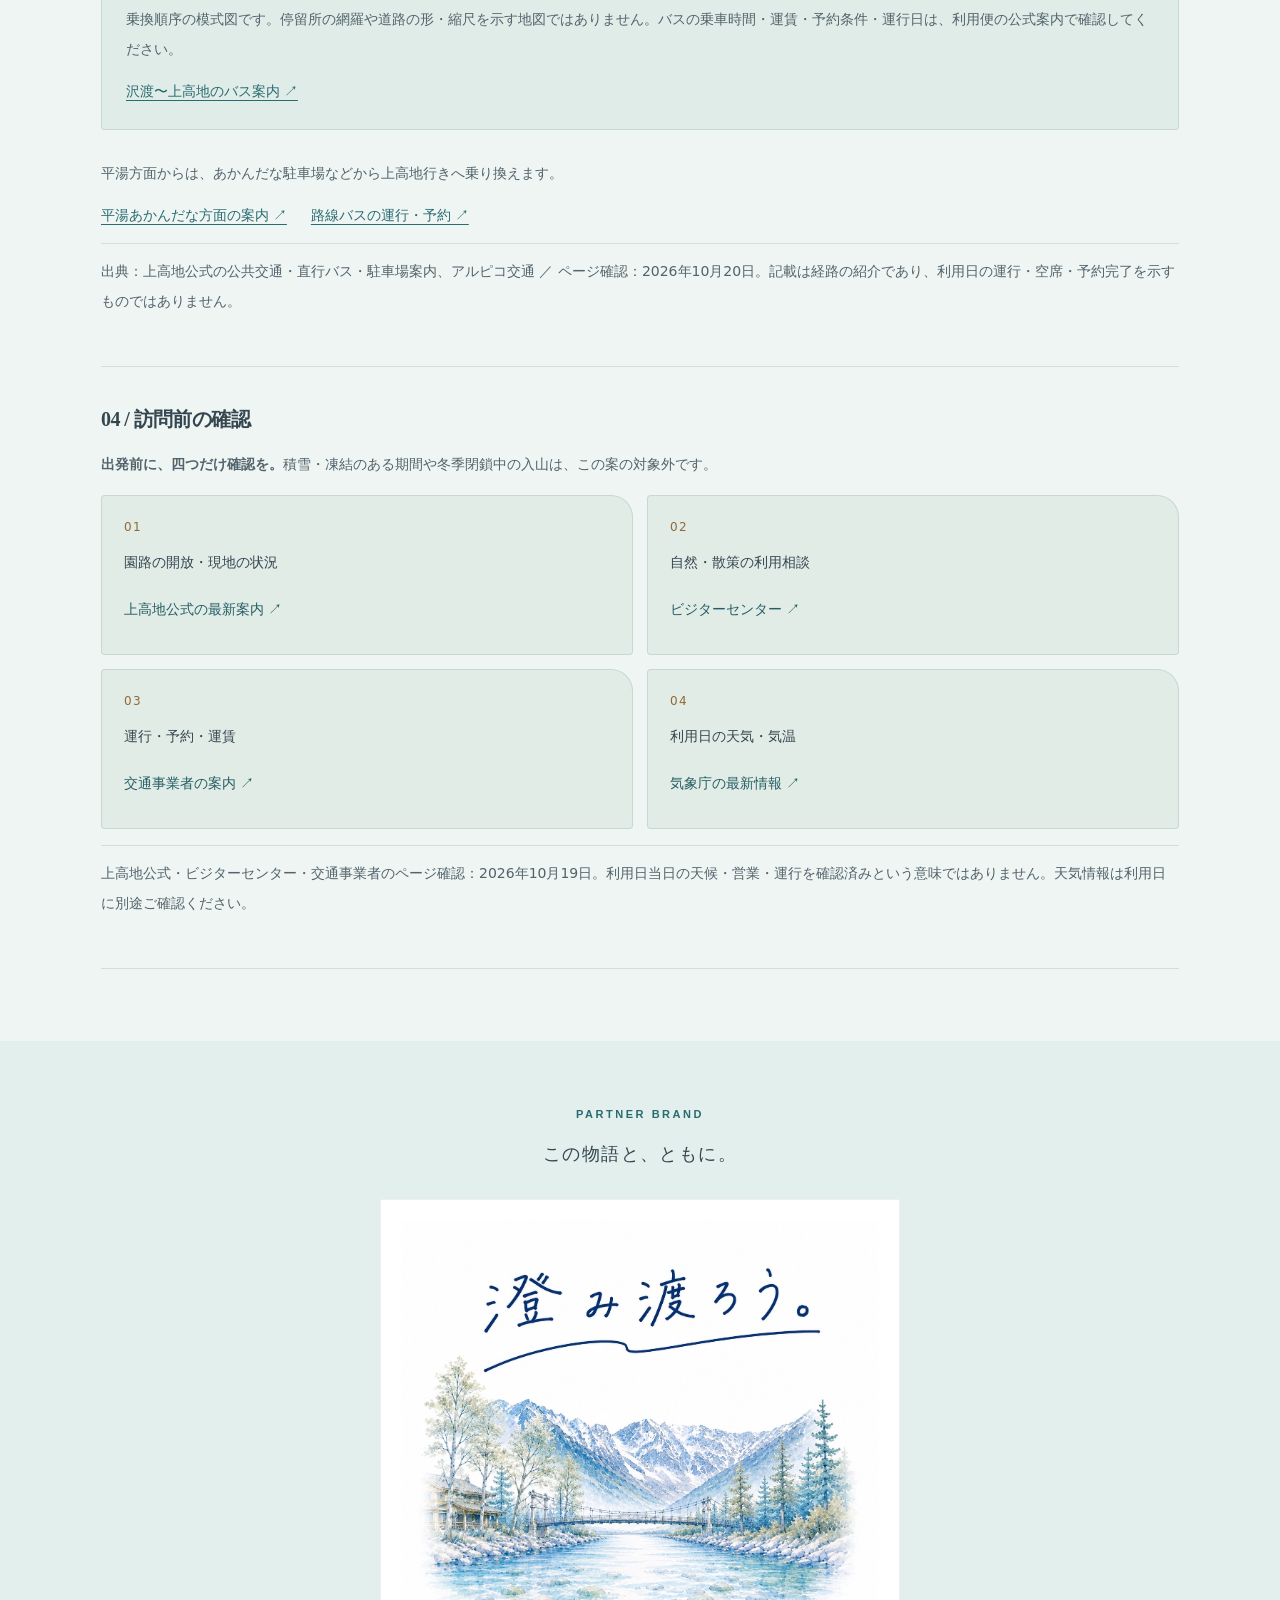
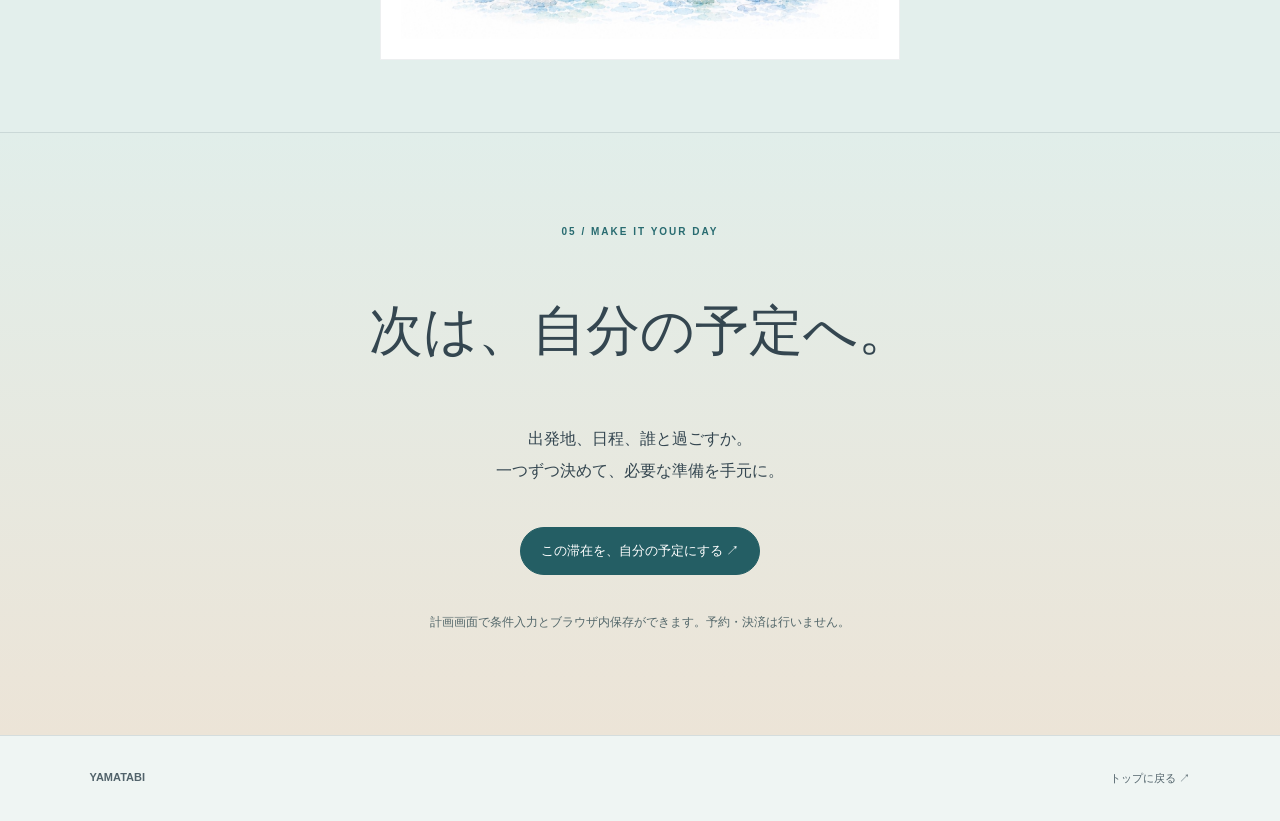
==== commit 14c40a03: "Refocus Kamikochi preparation on a classic walk, weather, gear and Tokyo access" ====
--- a/experience.html
+++ b/experience.html
@@ -22,8 +22,8 @@
   <script src="kamikochi-preview.js?v=20261019" defer></script>
   <link rel="stylesheet" href="kamikochi-motion.css?v=20261019">
   <script src="kamikochi-motion.js?v=20261019" defer></script>
-  <link rel="stylesheet" href="kamikochi-guide.css?v=20261020-times">
-  <script src="kamikochi-guide.js?v=20261020-map" defer></script>
+  <link rel="stylesheet" href="kamikochi-guide.css?v=20261020-prep">
+  <script src="kamikochi-guide.js?v=20261020-prep" defer></script>
 
 <noscript><style>#hero-film[hidden]{display:block!important}.film-hero-image>img,[data-hero-play]{display:none}</style></noscript>
 </head>
@@ -170,9 +170,22 @@
     <span class="k-anchor" id="walk"></span><span class="k-anchor" id="about-kamikochi"></span><section class="trip-section k-requirements" id="requirements" aria-labelledby="requirements-title">
       <div class="eyebrow">04 / BEFORE YOUR DAY</div><h2 id="requirements-title">自分も過ごせるか、確かめる。</h2>
       <p class="trip-lead">歩くこと、持っていくもの、行き帰り。<br>四つに分けて、必要なことから。</p>
-      <article class="k-requirement" id="terrain"><h3>01 / 体力・道の状態</h3><div class="k-condition-columns"><figure><img src="kamikochi.webp" width="1152" height="1536" loading="lazy" alt="河童橋周辺の景観"><figcaption>河童橋周辺の景観写真。路面・段差の検証用写真は準備中。</figcaption></figure><div><p><strong>往復約1.6km・歩行約32分を目安に、戻る分の体力も残す散策です。</strong>高低差の数値、区間ごとの舗装・砂利・段差の詳細は未確認です。「平坦」「段差なし」とは案内できません。</p><p>雨、ぬかるみ、残雪・凍結、混雑では歩き方や所要時間が変わります。車いす・ベビーカー利用などで道の条件が必要な場合は、事前に公式窓口へ確認してください。</p><details><summary>短く切り上げたい場合</summary><p>河童橋までで折り返すと、歩行往復約600m・約12分が公式目安からの合計です。休憩や写真の時間、当日の通行可否は別に考えます。</p></details><p class="k-source">出典：<a href="https://www.kamikochi.or.jp/enjoy/walking/" target="_blank" rel="noopener noreferrer">公式散策案内</a>・<a href="https://www.kamikochi-vc.or.jp/" target="_blank" rel="noopener noreferrer">ビジターセンター</a> ／ 確認：2026年10月19日</p></div></div></article>
-      <article class="k-requirement" id="season"><h3>02 / 服装・持ち物</h3><aside class="k-weather" aria-labelledby="weather-title"><div><p class="eyebrow">KAPPA BRIDGE / WEATHER</p><h4 id="weather-title">河童橋周辺の、いまの空。</h4></div><p data-weather-status role="status">天気を読み込みます。</p><div class="k-weather-reading" hidden><strong data-weather-temp></strong><span data-weather-sky></span></div><p class="k-caption" data-weather-time></p><p class="k-caption">河童橋付近（標高約1,500m）の予報モデル値です。現地の実測値ではありません。山では天候が急変するため、訪問前に警報・予報もご確認ください。</p><a href="https://www.met.no/en/free-meteorological-data" target="_blank" rel="noopener noreferrer" class="source">取得元：MET Norway ↗</a> · <a href="https://creativecommons.org/licenses/by/4.0/" target="_blank" rel="noopener noreferrer" class="source">CC BY 4.0</a> · <a href="https://www.jma.go.jp/bosai/" target="_blank" rel="noopener noreferrer" class="source">気象庁の最新情報 ↗</a><button type="button" class="journey-button" data-weather-refresh>天気を更新</button></aside><p><strong>歩きやすく滑りにくい靴、脱ぎ着できる防寒着、雨具、飲み物。</strong>街の服装のまま判断せず、訪問時期の気温と天気に合わせます。</p><ul class="k-kit"><li><b>足元</b><span>歩きやすい靴</span></li><li><b>体温</b><span>重ね着・防寒着</span></li><li><b>雨</b><span>雨具</span></li><li><b>休憩</b><span>飲み物・携行食</span></li></ul><details><summary>季節・用途で変わる備え</summary><p>春や秋は朝夕の冷え込みに備え、夏も天候や日陰による変化を考えます。日差しへの備えや雨具の種類、靴の選択は、公式の季節別服装案内と当日の予報で確認しましょう。このページは冬季入山の装備案内ではありません。</p></details><p class="k-source">出典：<a href="https://www.kamikochi.or.jp/learn/season" target="_blank" rel="noopener noreferrer">上高地公式・季節別服装ガイド ↗</a> ／ 確認：2026年10月19日</p></article>
-      <article class="k-requirement" id="access"><h3>03 / 交通・費用</h3><p class="k-important">上高地には通年マイカーで乗り入れできません。車は沢渡・平湯方面の乗り換え地点からシャトルバスやタクシーを利用します。バスの予約条件は路線・便ごとに確認してください。</p><figure class="k-bus-map"><figcaption><small>SAWANDO → KAMIKOCHI</small><strong>沢渡から、河童橋まで。</strong></figcaption><ol><li><b>沢渡の駐車場</b><span>駐車場の位置に応じたバス停へ</span></li><li><b>さわんど地区の乗り場</b><span>上高地行きのシャトルバスに乗車</span></li><li><b>上高地バスターミナル</b><span>下車して、河童橋へ徒歩約6分・300m</span></li><li><b>河童橋</b><span>梓川と穂高連峰の眺めへ</span></li></ol><p class="k-caption">乗換順序の模式図です。停留所の網羅や道路の形・縮尺を示す地図ではありません。バスの乗車時間・運賃・予約条件・運行日は、利用便の公式案内で確認してください。</p><a class="source" href="https://www.alpico.co.jp/traffic/local/kamikochi/sawando/" target="_blank" rel="noopener noreferrer">沢渡〜上高地のバス案内 ↗</a></figure><div class="k-access-paths"><div><h4>公共交通の一例</h4><p>出発地 → 松本 → 新島々 → 上高地。直行便など、別の経路もあります。</p></div><div><h4>車の一例</h4><p>出発地 → 沢渡、または平湯あかんだな方面の駐車場 → バス・タクシー → 上高地。</p></div></div><p>松本・新島々方面の便には予約優先制の案内があります。往復の便・乗り継ぎと予約方法を、交通事業者の路線詳細で確かめてください。</p><dl class="k-costs"><div><dt>出発地からの交通</dt><dd>鉄道・高速バス・燃料・高速料金など</dd></div><div><dt>現地の乗り換え</dt><dd>路線／シャトルバス、またはタクシーの往復分</dd></div><div><dt>車の場合</dt><dd>乗り換え地点の駐車料金</dd></div><div><dt>現地で過ごす費用</dt><dd>食事・休憩、必要なら宿泊など</dd></div></dl><p>金額・個人の総額・出発地からの時間は、日程と経路が決まってから確認します。このページでは未確認の運賃や時刻を掲載していません。</p><p class="k-source">出典：<a href="https://www.kamikochi.or.jp/access/restrictions" target="_blank" rel="noopener noreferrer">公式マイカー規制</a>・<a href="https://www.alpico.co.jp/traffic/local/kamikochi/" target="_blank" rel="noopener noreferrer">アルピコ交通・路線一覧</a> ／ 確認：2026年10月19日。各ページ内の年度表記と利用日の条件も確認してください。</p></article>
+      <article class="k-requirement" id="terrain"><h3>01 / 王道モデルコースと、道の様子</h3>
+        <div class="k-classic-course"><p class="eyebrow">THE CLASSIC WALK</p><h4>大正池から、河童橋へ。</h4><p>池、森、梓川、そして穂高連峰。上高地の景色をつなぐ、自然研究路の定番コースを一つ。</p><div class="k-classic-facts"><span>片道 <strong>約4km</strong></span><span>歩行 <strong>約80分</strong></span><span>田代橋からは <strong>梓川左岸</strong></span></div>
+        <ol class="k-course-path"><li><b>大正池</b><span>約25分</span></li><li><b>田代池・田代湿原</b><span>約20分</span></li><li><b>田代橋・穂高橋</b><span>約30分</span></li><li><b>上高地バスターミナル</b><span>約6分</span></li><li><b>河童橋</b><span>ゴール</span></li></ol><p class="k-caption">時間は公式の歩行目安。区間ごとの目安には丸めがあり、全体は約80分です。休憩・写真・混雑の時間は別に確保してください。帰路にターミナルへ戻る歩行（約6分）も見込みます。</p></div>
+        <div class="k-course-surface"><section><small>01 / 池から森へ</small><h4>木道を含む自然研究路</h4><p>大正池から田代池・田代湿原へ。林間コースでは森の中の木道を歩く区間があります。湿地の外へ踏み出さず、園路に沿って進みます。濡れた木道では足元に注意を。</p></section><section><small>02 / 梓川に沿って</small><h4>川沿いの園路</h4><p>田代橋・穂高橋からは梓川左岸をターミナル方面へ。水辺の景色を眺めながら園路を進みます。雨の後のぬかるみや、その日の通行状況は現地案内で確認します。</p></section><section><small>03 / 河童橋へ</small><h4>ターミナルから橋まで</h4><p>ターミナルから河童橋は約300m。橋の上は人が行き交う通路です。混雑時は立ち止まらず、渡った先でゆっくり景色を楽しみましょう。</p></section></div>
+        <p class="k-caption">雪・凍結がなく、園路と交通が利用できる通常期の案です。区間別の路面素材・段差数・高低差は未確認のため、バリアフリーの判断には使えません。歩きやすさの相談はビジターセンターへ。</p><p class="k-source">出典：<a href="https://www.kamikochi.or.jp/enjoy/walking/" target="_blank" rel="noopener noreferrer">上高地公式・自然研究路／梓川左岸コース</a> ／ ページ確認：2026年10月20日</p></article>
+      <article class="k-requirement" id="season"><h3>02 / 気温を確認して、身支度を。</h3><aside class="k-weather" aria-labelledby="weather-title"><div><p class="eyebrow">KAPPA BRIDGE / WEATHER</p><h4 id="weather-title">気温を、こまめに確認。</h4></div><p class="k-weather-intro">河童橋周辺の気温・天気を確認してから出発。散策中も、寒さや雨に合わせて調整しましょう。</p><p data-weather-status role="status">天気を読み込みます。</p><div class="k-weather-reading" hidden><strong data-weather-temp></strong><span data-weather-sky></span></div><p class="k-caption" data-weather-time></p><p class="k-caption">表示中は15分おきに更新します。河童橋付近（標高約1,500m）の予報モデル値です。現地の実測値ではありません。山では天候が急変するため、訪問前に警報・予報もご確認ください。</p><a href="https://www.met.no/en/free-meteorological-data" target="_blank" rel="noopener noreferrer" class="source">取得元：MET Norway ↗</a> · <a href="https://creativecommons.org/licenses/by/4.0/" target="_blank" rel="noopener noreferrer" class="source">CC BY 4.0</a> · <a href="https://www.jma.go.jp/bosai/" target="_blank" rel="noopener noreferrer" class="source">気象庁の最新情報 ↗</a><button type="button" class="journey-button" data-weather-refresh>天気を更新</button></aside>
+        <aside class="k-live-camera" aria-labelledby="live-camera-title"><div><p class="eyebrow">KAPPA BRIDGE / LIVE CAMERA</p><h4 id="live-camera-title">河童橋の空を、映像でも。</h4><p>雲の様子や明るさ、橋の周りを出発前にチェック。</p></div><div class="k-live-links"><a class="journey-button" href="https://www.youtube.com/results?search_query=%E4%BA%94%E5%8D%83%E5%B0%BA+%E6%B2%B3%E7%AB%A5%E6%A9%8B+%E3%83%A9%E3%82%A4%E3%83%96%E3%82%AB%E3%83%A1%E3%83%A9" target="_blank" rel="noopener noreferrer">YouTubeで河童橋のライブ配信を探す ↗</a><a class="source" href="https://www.gosenjaku.co.jp/" target="_blank" rel="noopener noreferrer">五千尺の公式サイトへ ↗</a></div><p class="k-caption">外部サイトで配信中の映像と日時をご確認ください。ここに表示している気温はカメラ地点の実測値ではありません。</p></aside>
+        <div class="k-gear-heading"><p class="eyebrow">HIKING ESSENTIALS</p><h4>軽やかに歩くための、おすすめ装備。</h4><p>長ズボンとシャツを基本に、脱ぎ着できる一枚を。通常期の散策を想定した、道具選びのヒントです。</p></div>
+        <ul class="k-gear-list"><li><small>01 / SHOES</small><b>軽めのトレッキングシューズ</b><p>履き慣れていて、濡れた園路でも滑りにくい靴を。</p></li><li><small>02 / PACK</small><b>軽めのザック</b><p>飲み物・雨具・防寒着が収まり、両手を空けて歩けるもの。</p></li><li><small>03 / RAIN</small><b>折りたたみ傘</b><p>小雨の備えに。風雨が強い日は、傘だけに頼らずレインウェアも。</p></li><li><small>04 / PANTS</small><b>動きやすい長ズボン</b><p>肌を覆いつつ歩きやすい、乾きやすい素材を。</p></li><li><small>05 / SHIRT</small><b>重ね着しやすいシャツ</b><p>汗や日差しに配慮し、気温に合わせて袖や前開きで調整。</p></li><li><small>06 / FLEECE</small><b>温度調整用のフリース</b><p>朝夕や休憩時の冷えに、さっと羽織れる一枚を。</p></li></ul>
+        <p class="k-caption">飲み物・携行食も忘れずに。気温・降雨・訪問時期に合わせて装備を調整してください。冬季の入山装備を案内する内容ではありません。</p><p class="k-source">服装の参考：<a href="https://www.kamikochi.or.jp/learn/season" target="_blank" rel="noopener noreferrer">上高地公式・季節別服装ガイド</a> ／ ページ確認：2026年10月20日。装備の組み合わせはYAMATABIの編集提案です。</p></article>
+      <article class="k-requirement" id="access"><h3>03 / 上高地までのアクセス</h3><p>東京方面からは、電車をつなぐ・高速バスで松本へ向かう・上高地への直行バスに乗る、の三つが主な選択肢です。</p><div class="k-tokyo-routes">
+        <section><small>01 / TRAIN</small><h4>電車で、松本を経由する。</h4><ol><li><b>新宿駅</b><span>特急あずさ</span></li><li><b>松本駅</b><span>アルピコ交通・上高地線の電車</span></li><li><b>新島々駅</b><span>上高地行き路線バス</span></li><li><b>上高地バスターミナル</b></li></ol><p>電車とバスの乗り継ぎを確認。松本から上高地へ直接向かうバスも、利用日に運行があるか確認できます。</p><a class="source" href="https://www.kamikochi.or.jp/access/train/" target="_blank" rel="noopener noreferrer">公式の公共交通ガイド ↗</a></section>
+        <section><small>02 / HIGHWAY BUS</small><h4>高速バスで、松本へ。</h4><ol><li><b>バスタ新宿</b><span>松本方面の高速バス</span></li><li><b>松本バスターミナル</b><span>松本駅へ徒歩で移動</span></li><li><b>松本駅 → 新島々駅</b><span>上高地線の電車 → 路線バス</span></li><li><b>上高地バスターミナル</b></li></ol><p>松本到着後に、電車と路線バスへ乗り継ぐ経路です。帰りの接続も先に確かめておきましょう。</p><a class="source" href="https://www.kamikochi.or.jp/access/train/" target="_blank" rel="noopener noreferrer">新宿・松本経由の案内 ↗</a></section>
+        <section><small>03 / DIRECT BUS</small><h4>乗り換えず、上高地へ。</h4><ol><li><b>バスタ新宿・東京駅など</b><span>発着地は予約する便で確認</span></li><li><b>上高地行きの直行バス</b><span>さわやか信州号など・要予約</span></li><li><b>上高地バスターミナル</b></li></ol><p>乗り換えを減らしたいときの選択肢。運行期間・昼行／夜行・乗車場所は路線と利用日によって異なります。</p><a class="source" href="https://www.kamikochi.or.jp/access/bus/" target="_blank" rel="noopener noreferrer">直行バスの公式案内 ↗</a></section>
+        </div><p class="k-caption">所要時間・運賃・空席・予約条件は利用日の各便で確認してください。上高地発の帰りのバスも、予約や乗車方法の確認が必要です。</p>
+        <h4 class="k-car-title">車なら、駐車場からバスに乗り換え。</h4><p>沢渡、または平湯あかんだな方面で駐車し、シャトルバス・タクシーで上高地へ。上高地内へのマイカー乗り入れはできません。</p><figure class="k-bus-map"><figcaption><small>SAWANDO → KAMIKOCHI</small><strong>沢渡から、河童橋まで。</strong></figcaption><ol><li><b>沢渡の駐車場</b><span>駐車場の位置に応じたバス停へ</span></li><li><b>さわんど地区の乗り場</b><span>上高地行きのシャトルバスに乗車</span></li><li><b>上高地バスターミナル</b><span>下車して、河童橋へ徒歩約6分・300m</span></li><li><b>河童橋</b><span>梓川と穂高連峰の眺めへ</span></li></ol><p class="k-caption">乗換順序の模式図です。停留所の網羅や道路の形・縮尺を示す地図ではありません。バスの乗車時間・運賃・予約条件・運行日は、利用便の公式案内で確認してください。</p><a class="source" href="https://www.alpico.co.jp/traffic/local/kamikochi/sawando/" target="_blank" rel="noopener noreferrer">沢渡〜上高地のバス案内 ↗</a></figure><p class="k-caption">平湯方面からは、あかんだな駐車場などから上高地行きへ乗り換えます。</p><div class="k-route-links"><a class="source" href="https://www.kamikochi.or.jp/access/akandana" target="_blank" rel="noopener noreferrer">平湯あかんだな方面の案内 ↗</a><a class="source" href="https://www.alpico.co.jp/traffic/local/kamikochi/" target="_blank" rel="noopener noreferrer">路線バスの運行・予約 ↗</a></div><p class="k-source">出典：上高地公式の公共交通・直行バス・駐車場案内、アルピコ交通 ／ ページ確認：2026年10月20日。記載は経路の紹介であり、利用日の運行・空席・予約完了を示すものではありません。</p></article>
       <article class="k-requirement" id="before-you-go"><h3>04 / 訪問前の確認</h3><p><strong>出発前に、四つだけ確認を。</strong>積雪・凍結のある期間や冬季閉鎖中の入山は、この案の対象外です。</p><ul class="k-check-links k-check-cards"><li><span>園路の開放・現地の状況</span><a href="https://www.kamikochi.or.jp/" target="_blank" rel="noopener noreferrer">上高地公式の最新案内 ↗</a></li><li><span>自然・散策の利用相談</span><a href="https://www.kamikochi-vc.or.jp/" target="_blank" rel="noopener noreferrer">ビジターセンター ↗</a></li><li><span>運行・予約・運賃</span><a href="https://www.alpico.co.jp/traffic/local/kamikochi/" target="_blank" rel="noopener noreferrer">交通事業者の案内 ↗</a></li><li><span>利用日の天気・気温</span><a href="https://www.jma.go.jp/bosai/" target="_blank" rel="noopener noreferrer">気象庁の最新情報 ↗</a></li></ul><p class="k-source">上高地公式・ビジターセンター・交通事業者のページ確認：2026年10月19日。利用日当日の天候・営業・運行を確認済みという意味ではありません。天気情報は利用日に別途ご確認ください。</p></article>
     </section>
 
--- a/kamikochi-guide.css
+++ b/kamikochi-guide.css
@@ -124,3 +124,45 @@
  .k-time-value>small{font-size:9px}
  .k-walk-times>.k-caption{padding:18px}
 }
+.k-classic-course{background:#e1ebe4;padding:28px;border:1px solid #50796930;border-radius:4px 28px 4px 4px}
+.k-classic-course h4{font:400 clamp(26px,4vw,36px)/1.7 "Yu Mincho",serif;color:#245e64;margin:8px 0 16px}
+.k-classic-facts{display:flex;flex-wrap:wrap;gap:12px 28px;margin:22px 0;font:12px/1.8 system-ui;color:#526c62}
+.k-classic-facts strong{font-size:20px;font-weight:500;color:#245e64;margin-left:8px}
+.k-course-path{display:flex;list-style:none;padding:0;margin:24px 0;gap:16px;border-top:2px solid #7ea39a;padding-top:20px}
+.k-course-path li{flex:1;min-width:0;font:12px/1.8 system-ui;color:#345c60}
+.k-course-path b,.k-course-path span{display:block}.k-course-path span{margin-top:8px;color:#8b673b}.k-course-path li:not(:last-child) span:after{content:" →"}
+.k-course-surface{display:grid;grid-template-columns:repeat(3,1fr);gap:24px;margin-top:24px}
+.k-course-surface section{border-top:1px solid #678b783b;padding:20px 0}
+.k-course-surface small,.k-gear-list small,.k-tokyo-routes small{font:10px/1.8 system-ui;letter-spacing:.12em;color:#8a683b}
+.k-course-surface h4{font:400 21px/1.7 "Yu Mincho",serif;color:#245e64;margin:12px 0}
+.k-course-surface p{font-size:13px!important;line-height:2!important}
+.k-live-camera{border:1px solid #648e7b36;background:#e4ece6;padding:24px;border-radius:4px 24px 4px 4px;margin:22px 0 40px}
+.k-live-camera h4,.k-gear-heading h4{font:400 25px/1.7 "Yu Mincho",serif;color:#245e64;margin:10px 0}
+.k-live-links{display:flex;align-items:center;flex-wrap:wrap;gap:16px;margin:20px 0}
+.k-live-links .journey-button{text-align:center}
+.k-gear-heading{margin-top:36px}
+.k-gear-list{display:grid;grid-template-columns:repeat(3,1fr);gap:16px;list-style:none;padding:0;margin:24px 0}
+.k-gear-list li{padding:24px;background:#e1ebe5;border-radius:4px 22px 4px 4px;border:1px solid #4b77652b}
+.k-gear-list b{display:block;font:400 20px/1.7 "Yu Mincho",serif;color:#245e64;margin:12px 0}
+.k-gear-list p{font-size:13px!important;line-height:1.9!important;margin:0}
+.k-tokyo-routes{display:grid;grid-template-columns:repeat(3,1fr);gap:20px;margin:30px 0}
+.k-tokyo-routes section{padding:22px;background:#e3ece6;border:1px solid #5d827033;border-radius:4px 24px 4px 4px;min-width:0}
+.k-tokyo-routes h4{font:400 22px/1.7 "Yu Mincho",serif;color:#245e64;margin:10px 0 22px}
+.k-tokyo-routes ol{list-style:none;padding:0 0 0 16px;margin:0;border-left:2px solid #8caba0}
+.k-tokyo-routes li{position:relative;padding:0 0 24px 8px;font:13px/1.8 system-ui;color:#315b60}
+.k-tokyo-routes li:before{content:"";position:absolute;left:-21px;top:5px;width:8px;height:8px;border-radius:50%;background:#3f7772}
+.k-tokyo-routes li b,.k-tokyo-routes li span{display:block}
+.k-tokyo-routes li span{margin-top:6px;font-size:11px;color:#68766c}
+.k-tokyo-routes section>p{font-size:12px!important;line-height:1.9!important}
+.k-tokyo-routes section>.source{display:inline-flex;align-items:center;min-height:44px;font-size:12px}
+.k-car-title{font:400 26px/1.7 "Yu Mincho",serif;color:#245e64;margin:38px 0 14px}
+@media(max-width:900px){.k-tokyo-routes{grid-template-columns:1fr}.k-tokyo-routes section{padding:24px}.k-tokyo-routes ol{display:grid;grid-template-columns:repeat(2,1fr);gap:12px 24px}}
+@media(max-width:760px){
+ .k-classic-course{padding:22px 18px}.k-classic-facts{display:grid;gap:10px}
+ .k-course-path{display:grid;gap:12px;border-top:0;border-left:2px solid #7ea39a;padding:0 0 0 18px}
+ .k-course-path li:not(:last-child) span:after{content:" ↓"}
+ .k-course-surface,.k-gear-list{grid-template-columns:1fr}
+ .k-course-surface{gap:0}.k-gear-list li{padding:22px}
+ .k-live-camera{padding:22px 18px}.k-live-links{align-items:flex-start;flex-direction:column}
+ .k-tokyo-routes ol{display:block}.k-tokyo-routes section{padding:22px 18px}
+}
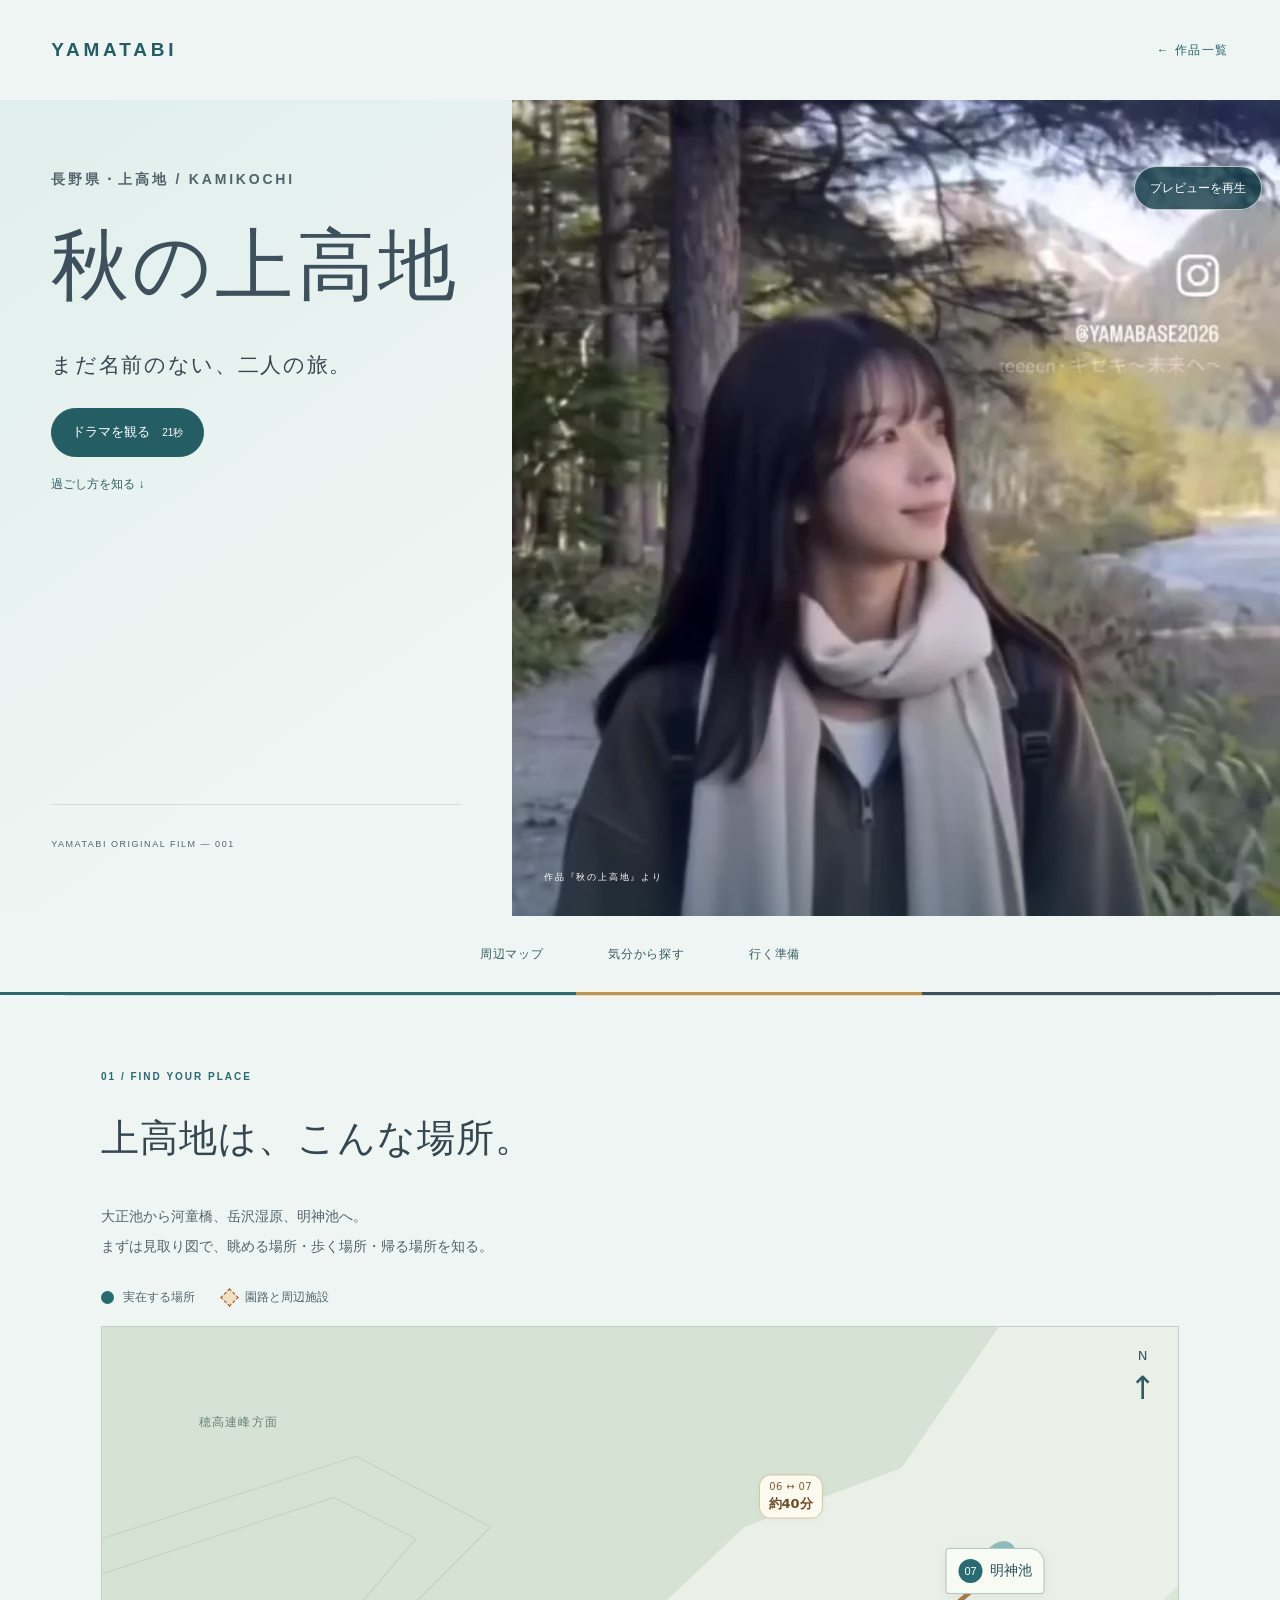
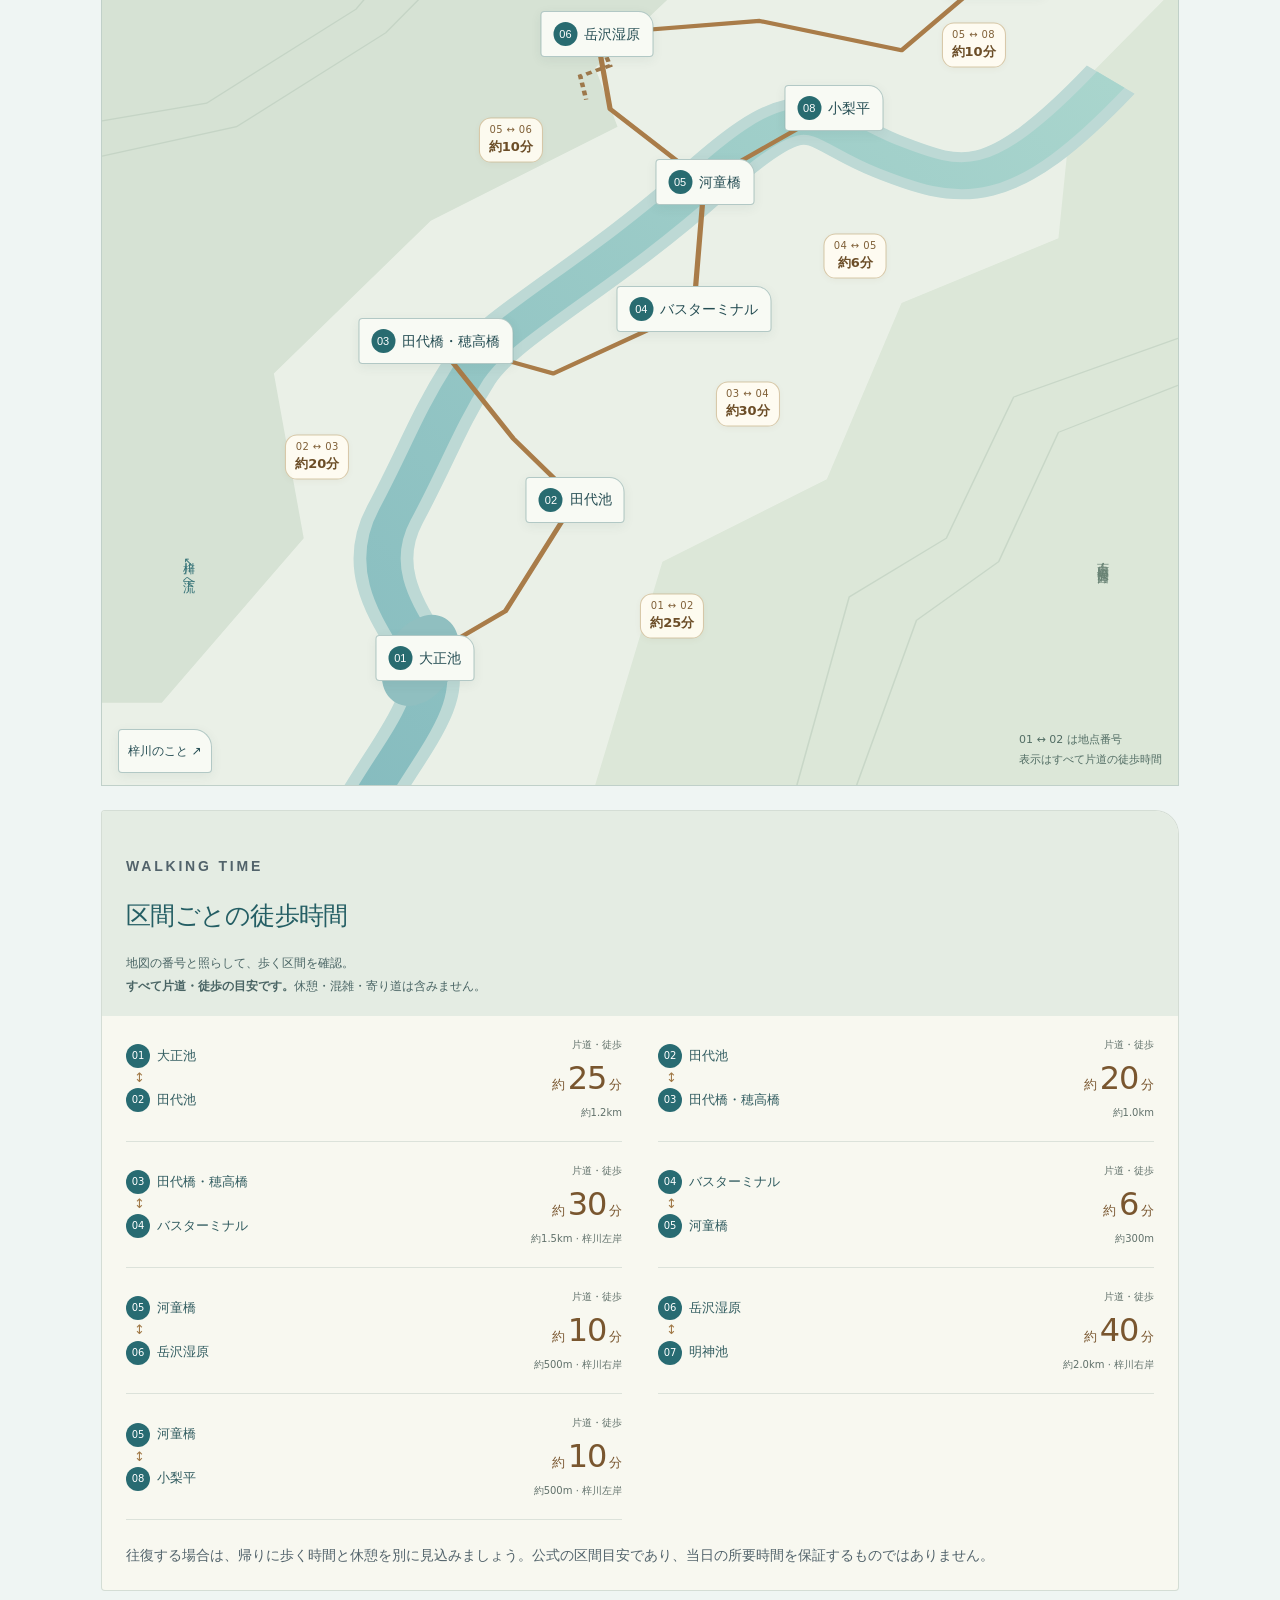
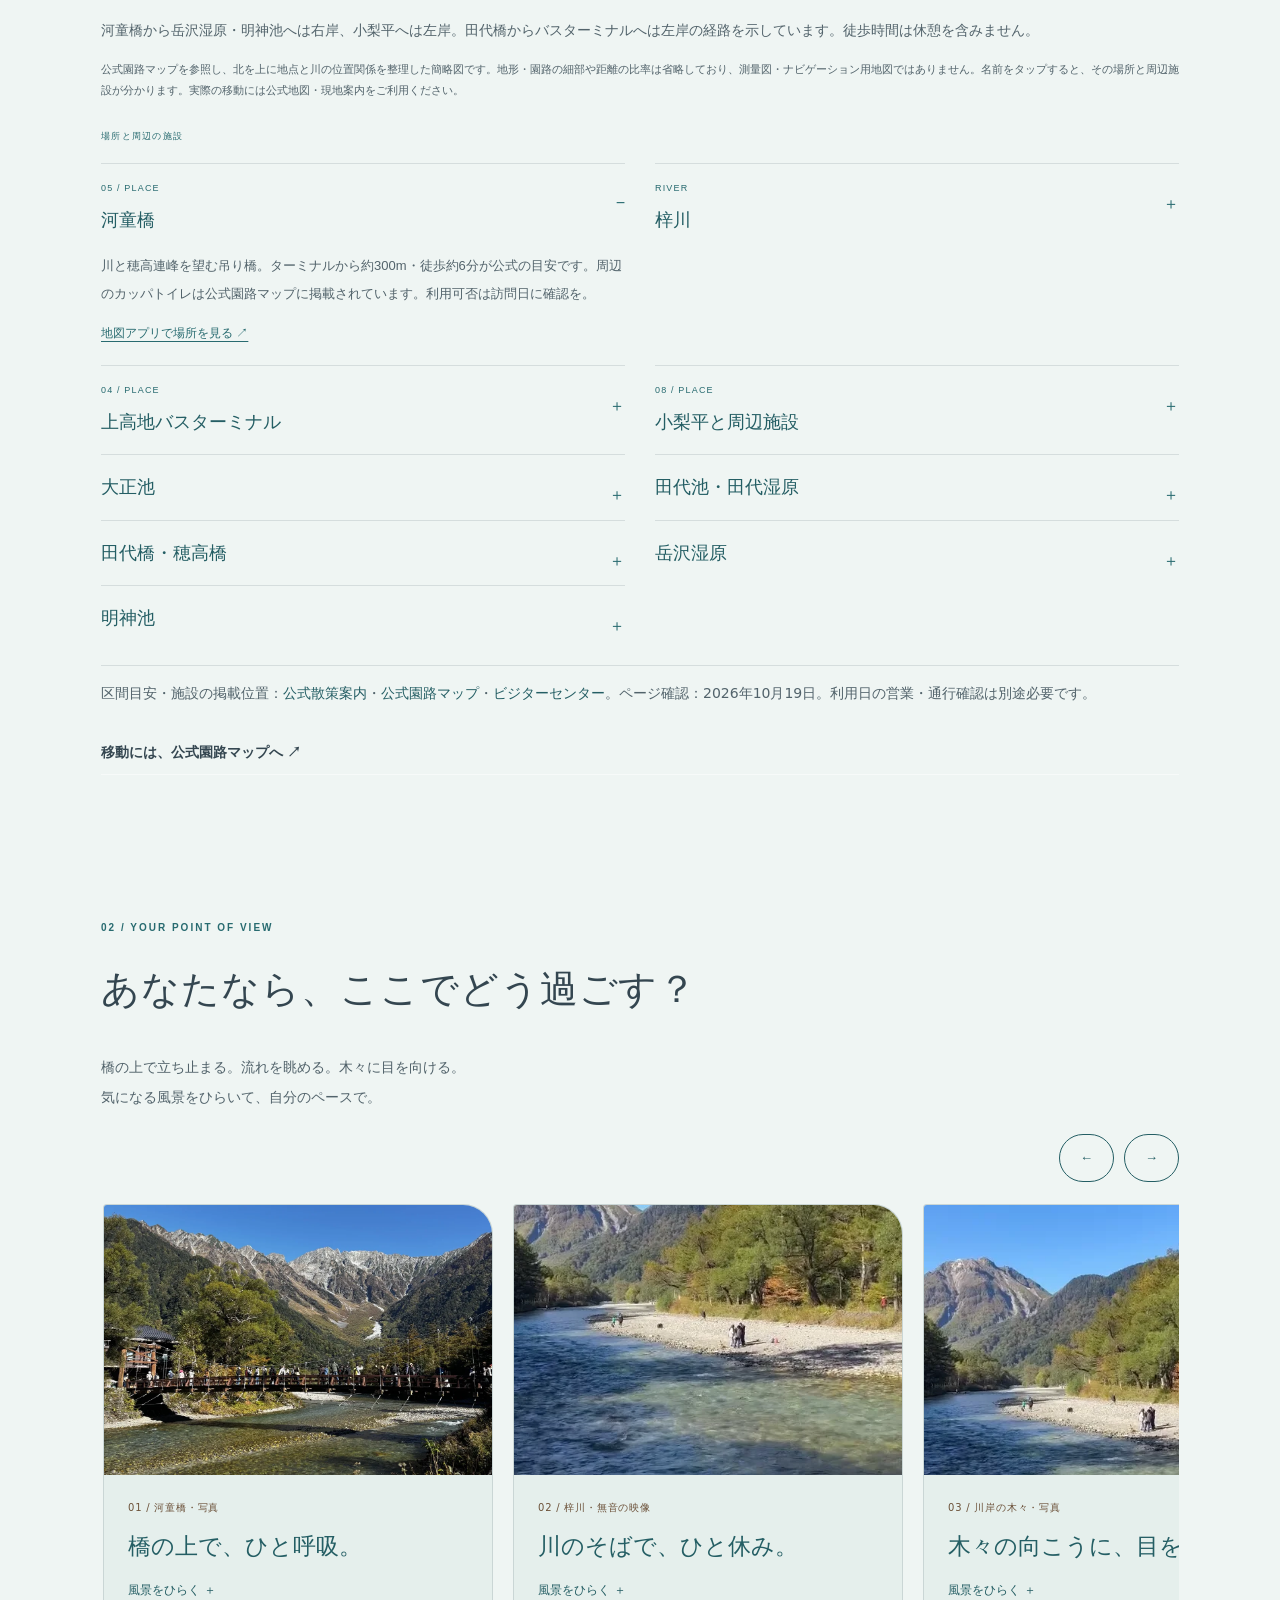
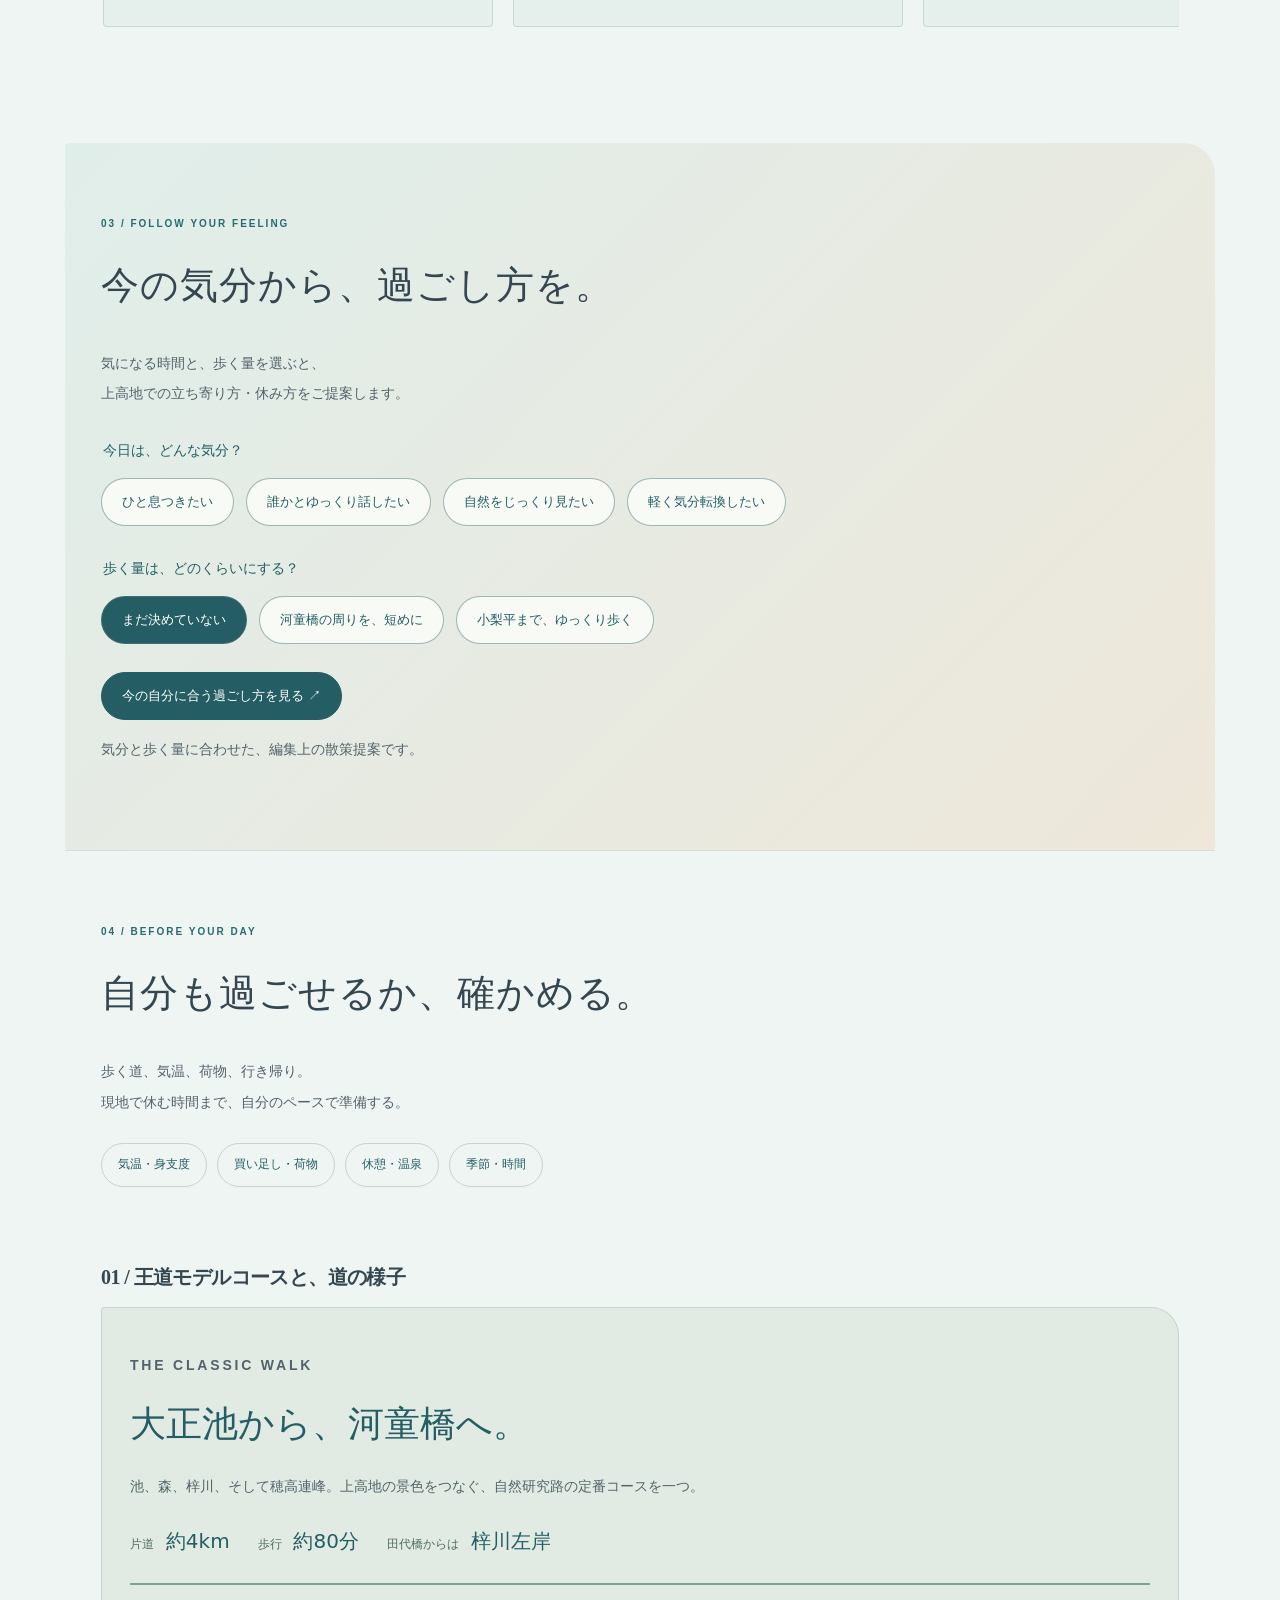
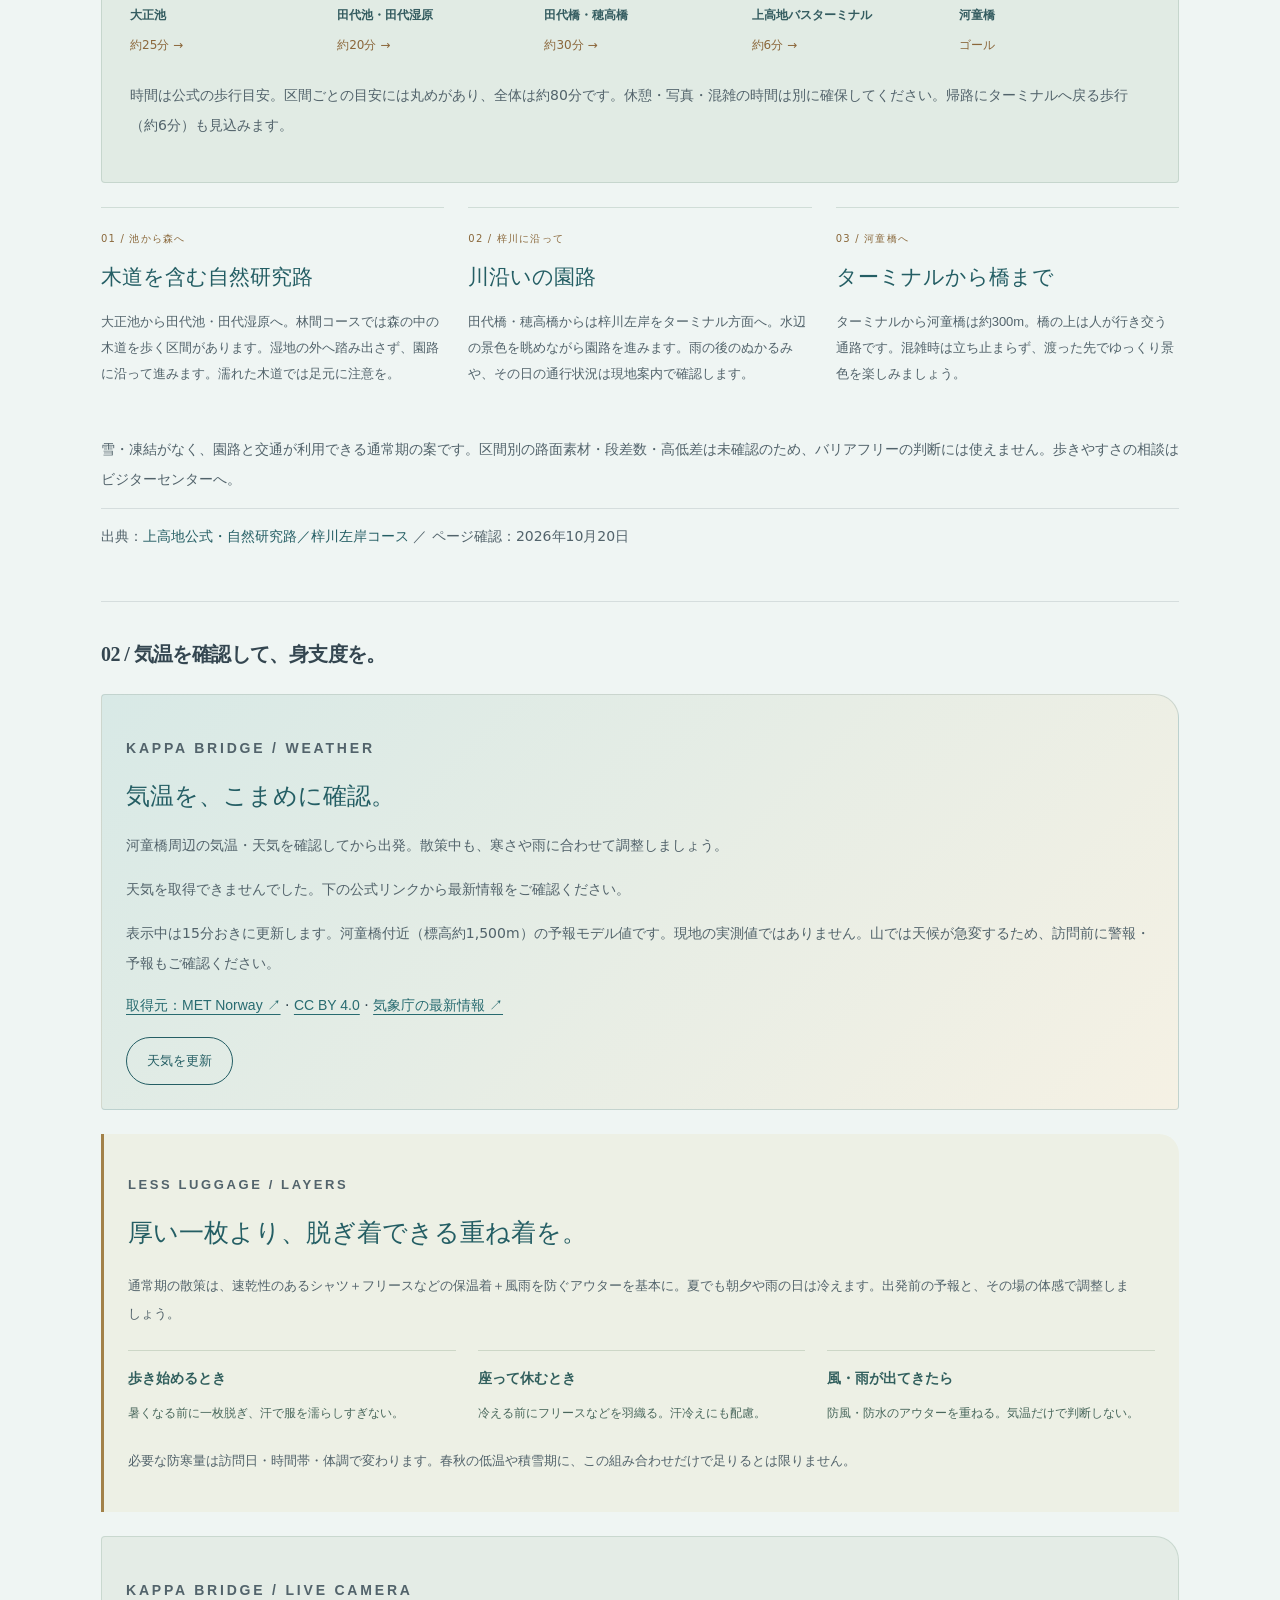
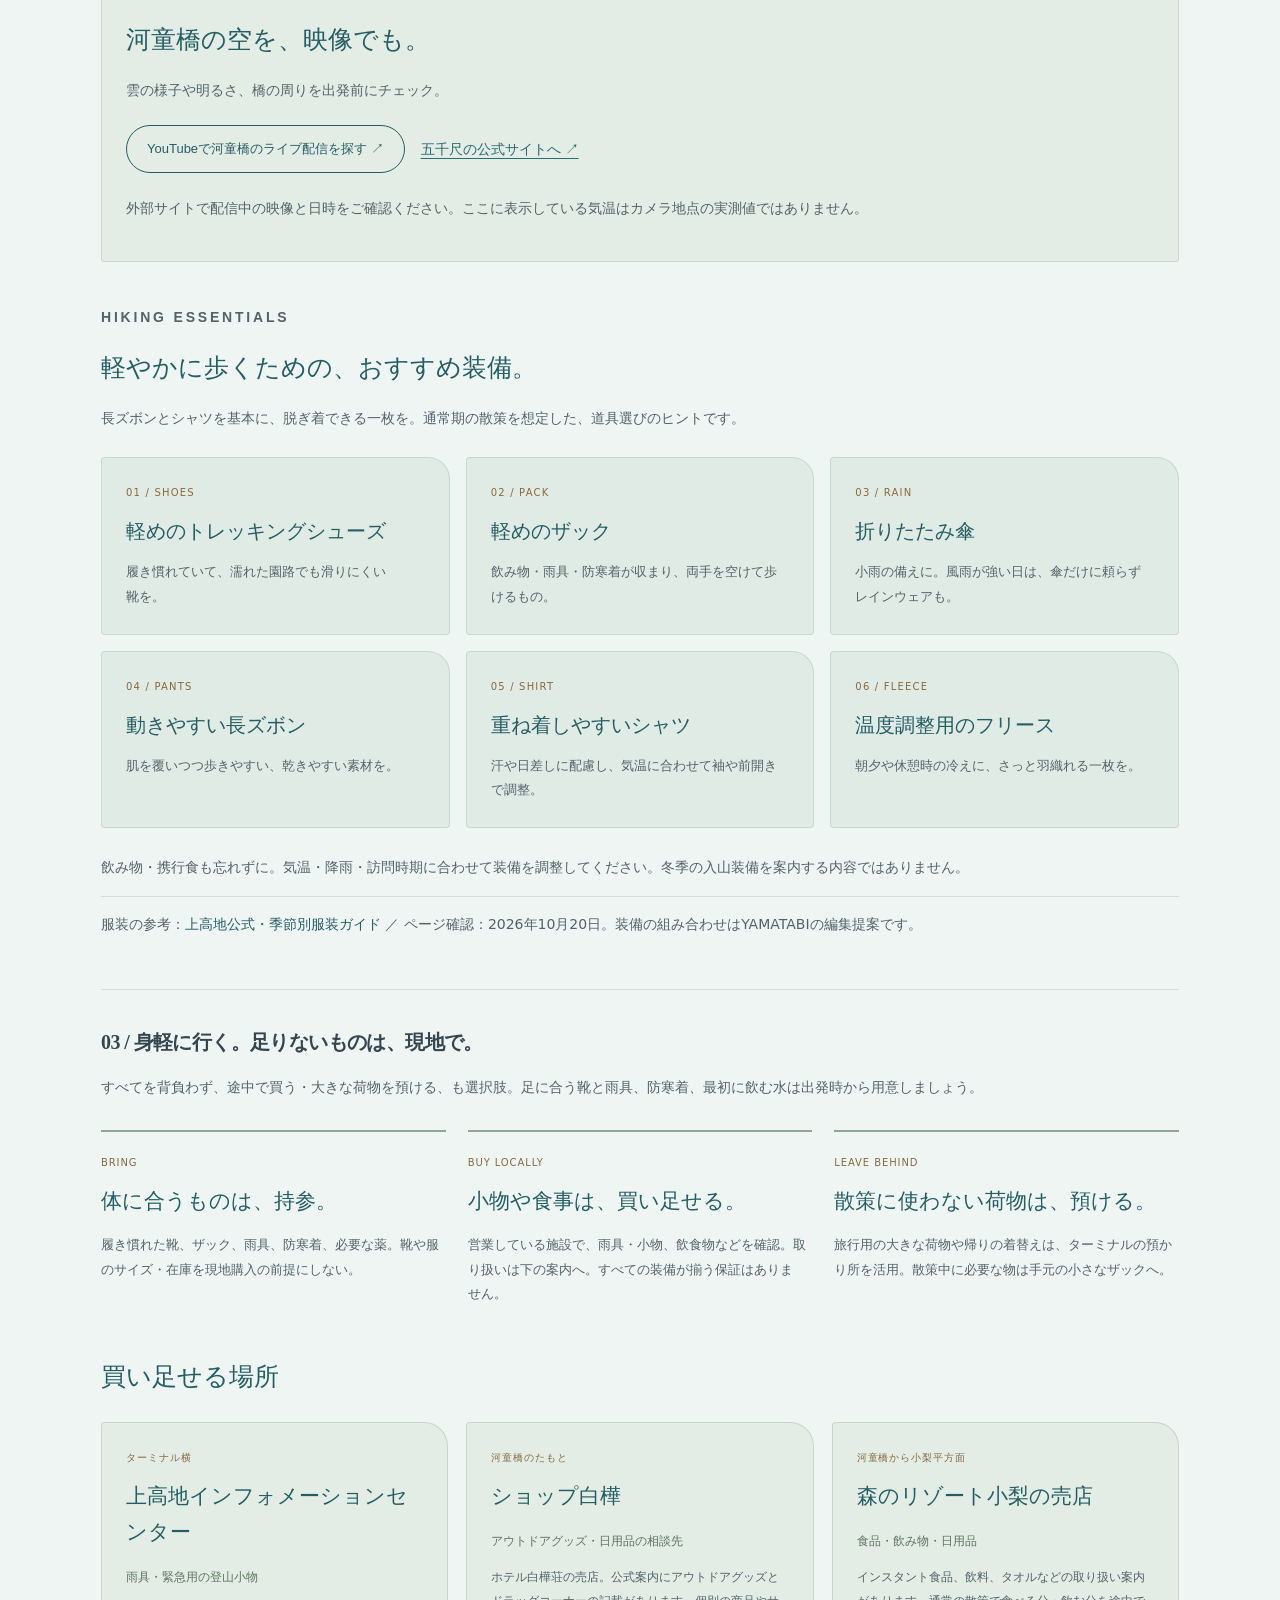
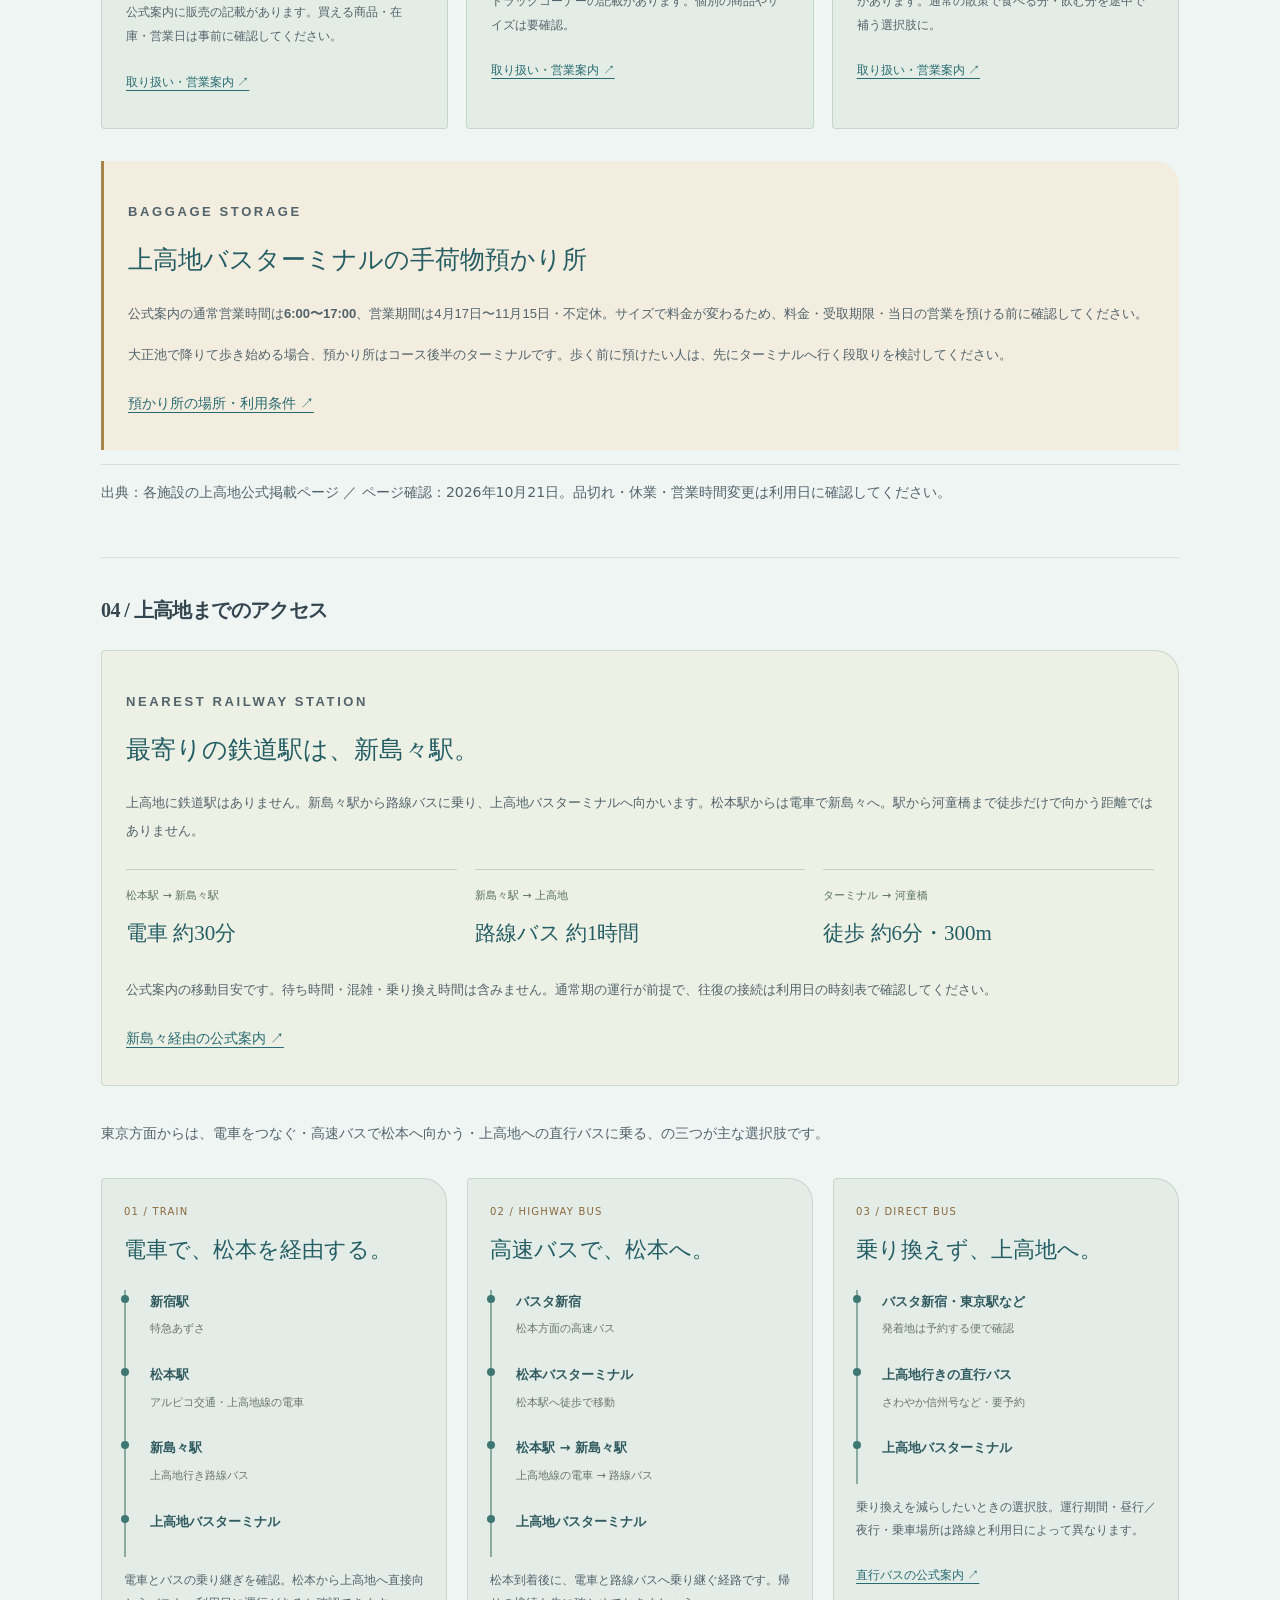
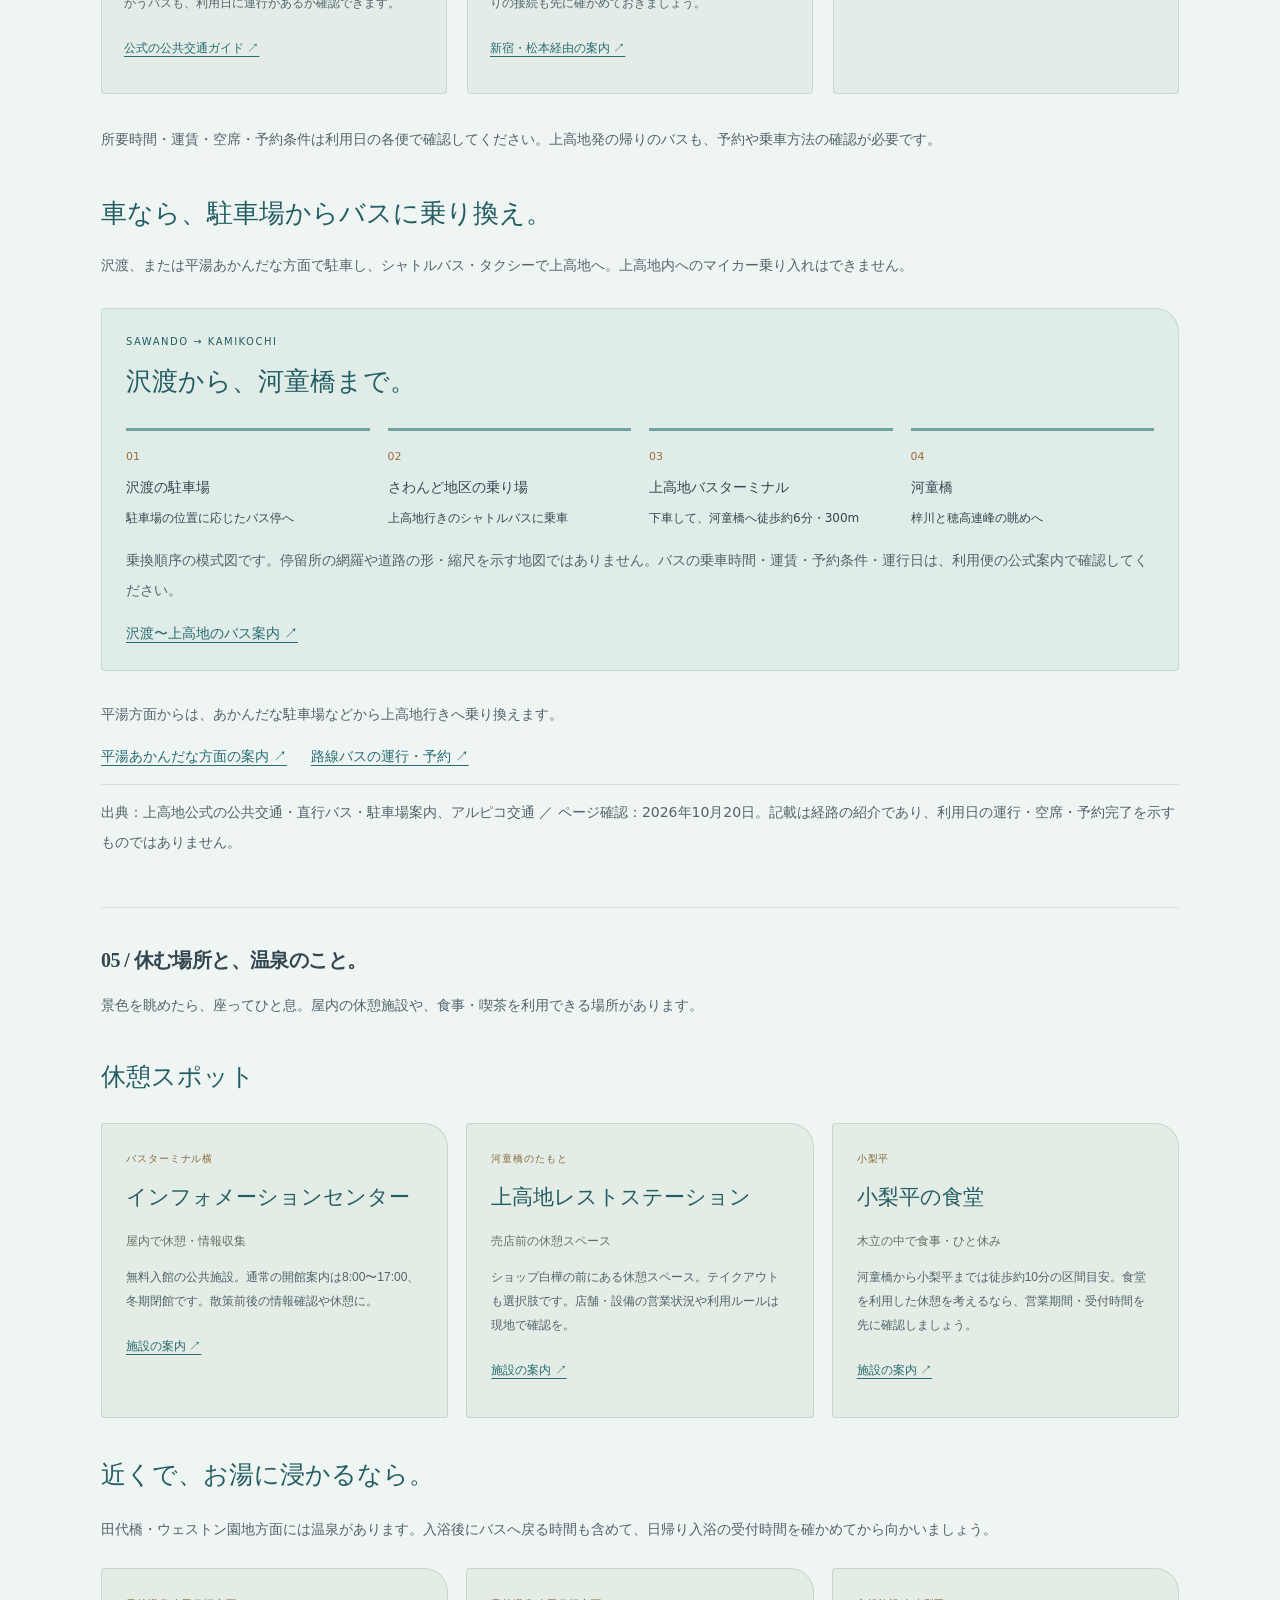
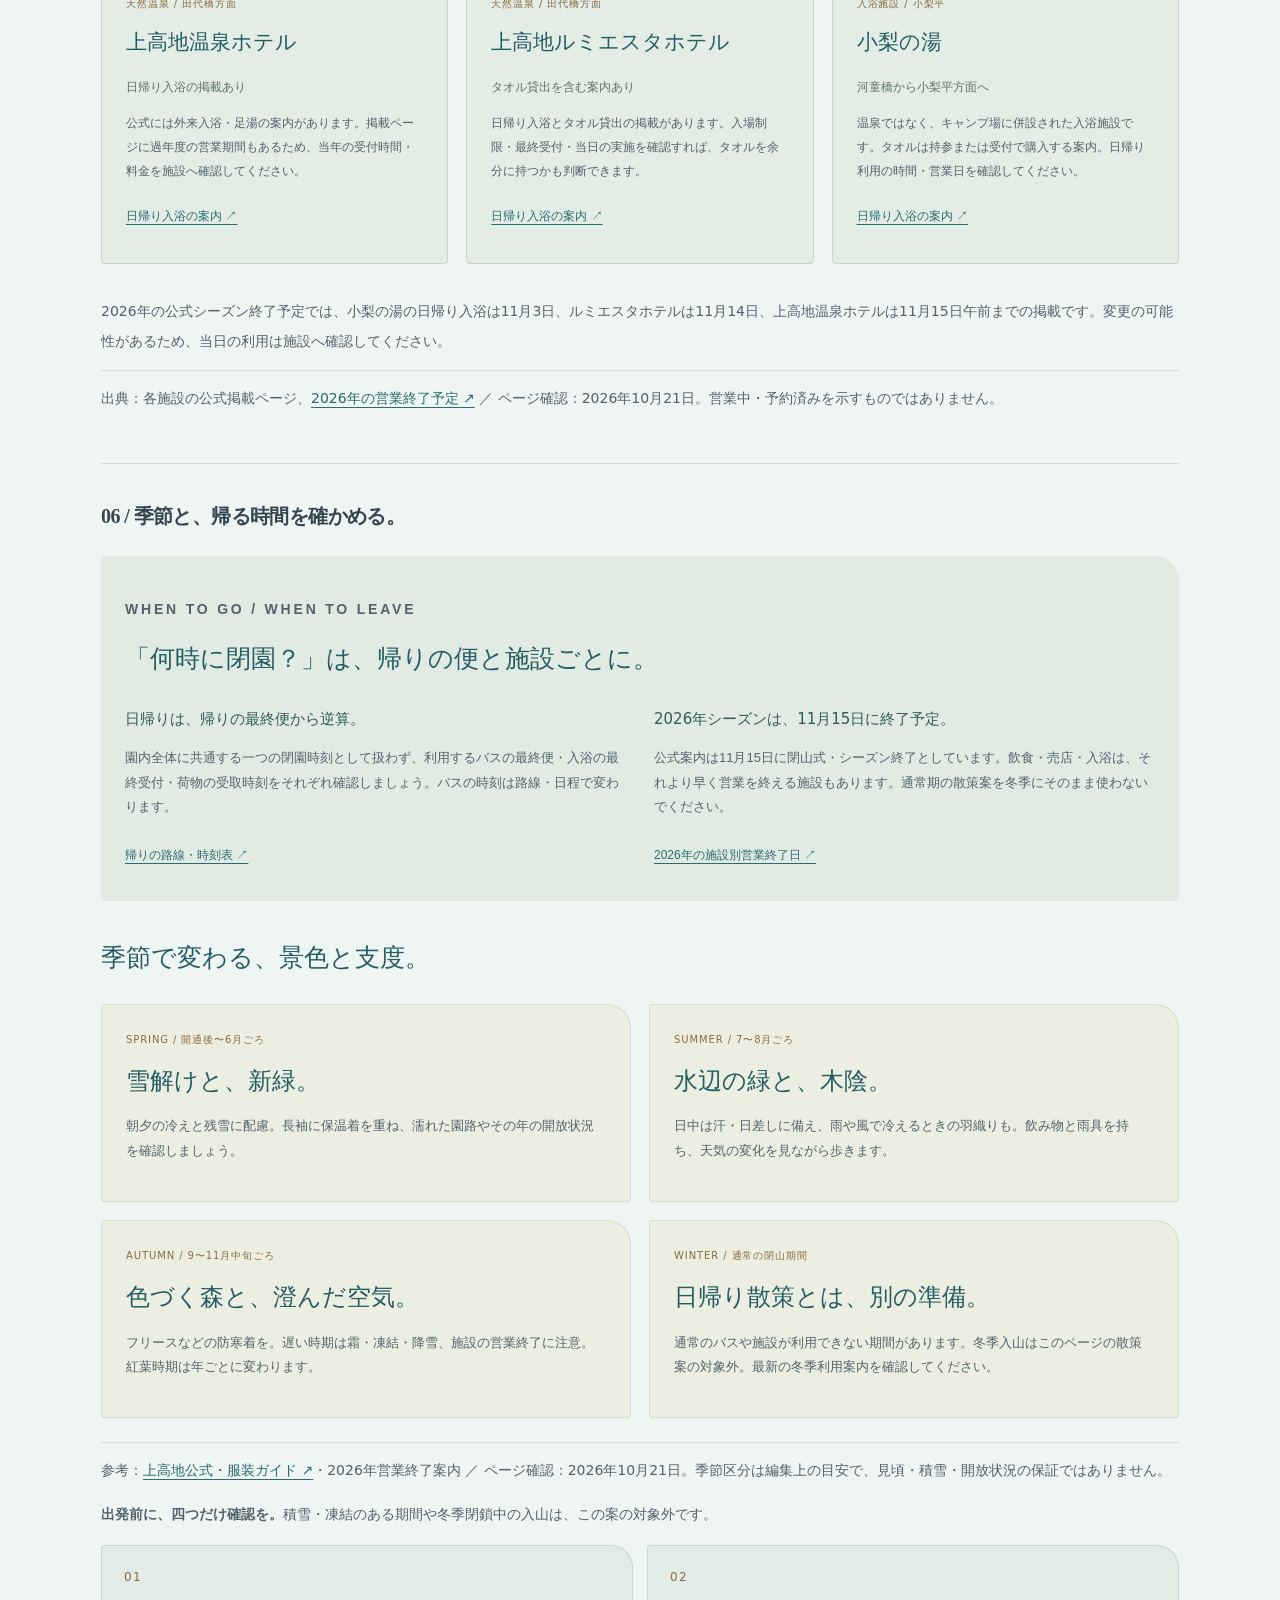
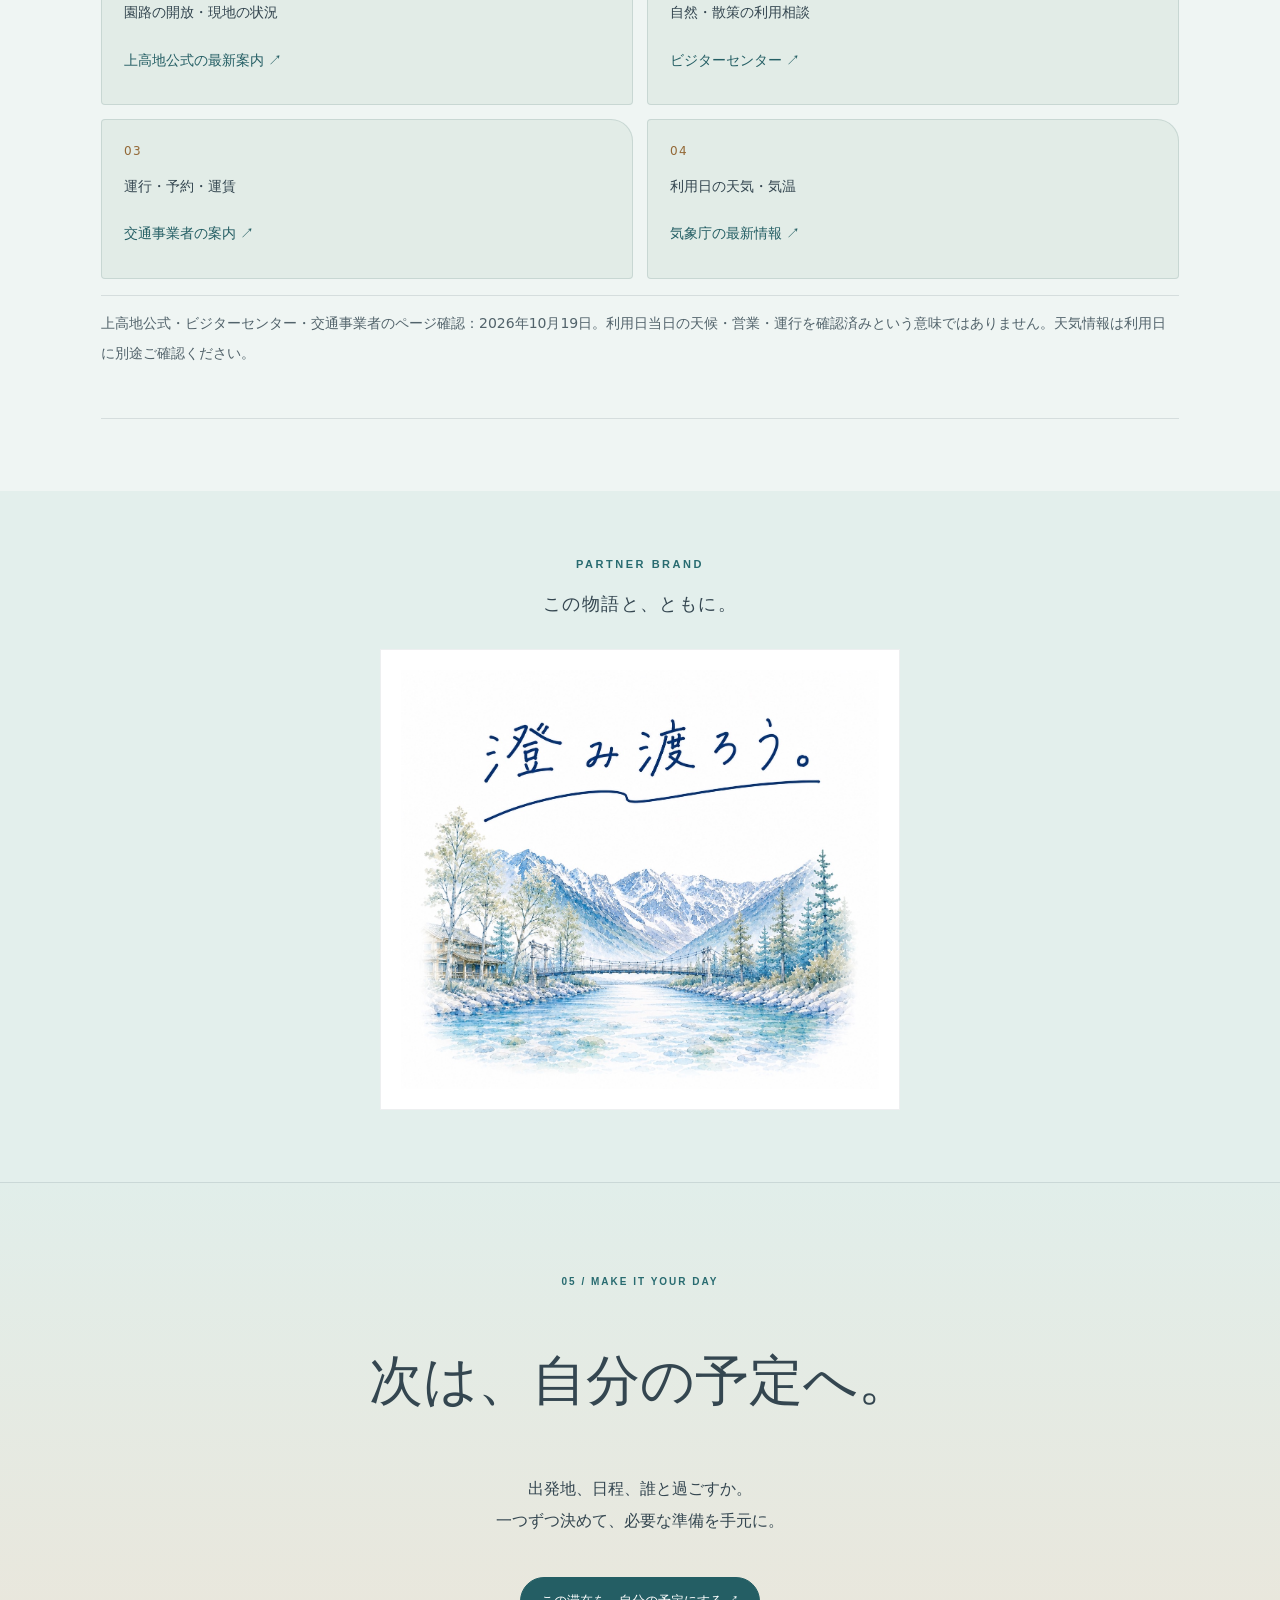
==== commit 19c59a7b: "Add practical Kamikochi guidance for lighter packing, seasons, breaks and hot springs" ====
--- a/experience.html
+++ b/experience.html
@@ -22,7 +22,7 @@
   <script src="kamikochi-preview.js?v=20261019" defer></script>
   <link rel="stylesheet" href="kamikochi-motion.css?v=20261019">
   <script src="kamikochi-motion.js?v=20261019" defer></script>
-  <link rel="stylesheet" href="kamikochi-guide.css?v=20261020-prep">
+  <link rel="stylesheet" href="kamikochi-guide.css?v=20261021-practical">
   <script src="kamikochi-guide.js?v=20261020-prep" defer></script>
 
 <noscript><style>#hero-film[hidden]{display:block!important}.film-hero-image>img,[data-hero-play]{display:none}</style></noscript>
@@ -169,24 +169,35 @@
 
     <span class="k-anchor" id="walk"></span><span class="k-anchor" id="about-kamikochi"></span><section class="trip-section k-requirements" id="requirements" aria-labelledby="requirements-title">
       <div class="eyebrow">04 / BEFORE YOUR DAY</div><h2 id="requirements-title">自分も過ごせるか、確かめる。</h2>
-      <p class="trip-lead">歩くこと、持っていくもの、行き帰り。<br>四つに分けて、必要なことから。</p>
+      <p class="trip-lead">歩く道、気温、荷物、行き帰り。<br>現地で休む時間まで、自分のペースで準備する。</p>
+      <nav class="k-practical-nav" aria-label="旅の準備から探す"><a href="#season">気温・身支度</a><a href="#light-packing">買い足し・荷物</a><a href="#rest-and-onsen">休憩・温泉</a><a href="#visit-hours">季節・時間</a></nav>
       <article class="k-requirement" id="terrain"><h3>01 / 王道モデルコースと、道の様子</h3>
         <div class="k-classic-course"><p class="eyebrow">THE CLASSIC WALK</p><h4>大正池から、河童橋へ。</h4><p>池、森、梓川、そして穂高連峰。上高地の景色をつなぐ、自然研究路の定番コースを一つ。</p><div class="k-classic-facts"><span>片道 <strong>約4km</strong></span><span>歩行 <strong>約80分</strong></span><span>田代橋からは <strong>梓川左岸</strong></span></div>
         <ol class="k-course-path"><li><b>大正池</b><span>約25分</span></li><li><b>田代池・田代湿原</b><span>約20分</span></li><li><b>田代橋・穂高橋</b><span>約30分</span></li><li><b>上高地バスターミナル</b><span>約6分</span></li><li><b>河童橋</b><span>ゴール</span></li></ol><p class="k-caption">時間は公式の歩行目安。区間ごとの目安には丸めがあり、全体は約80分です。休憩・写真・混雑の時間は別に確保してください。帰路にターミナルへ戻る歩行（約6分）も見込みます。</p></div>
         <div class="k-course-surface"><section><small>01 / 池から森へ</small><h4>木道を含む自然研究路</h4><p>大正池から田代池・田代湿原へ。林間コースでは森の中の木道を歩く区間があります。湿地の外へ踏み出さず、園路に沿って進みます。濡れた木道では足元に注意を。</p></section><section><small>02 / 梓川に沿って</small><h4>川沿いの園路</h4><p>田代橋・穂高橋からは梓川左岸をターミナル方面へ。水辺の景色を眺めながら園路を進みます。雨の後のぬかるみや、その日の通行状況は現地案内で確認します。</p></section><section><small>03 / 河童橋へ</small><h4>ターミナルから橋まで</h4><p>ターミナルから河童橋は約300m。橋の上は人が行き交う通路です。混雑時は立ち止まらず、渡った先でゆっくり景色を楽しみましょう。</p></section></div>
         <p class="k-caption">雪・凍結がなく、園路と交通が利用できる通常期の案です。区間別の路面素材・段差数・高低差は未確認のため、バリアフリーの判断には使えません。歩きやすさの相談はビジターセンターへ。</p><p class="k-source">出典：<a href="https://www.kamikochi.or.jp/enjoy/walking/" target="_blank" rel="noopener noreferrer">上高地公式・自然研究路／梓川左岸コース</a> ／ ページ確認：2026年10月20日</p></article>
       <article class="k-requirement" id="season"><h3>02 / 気温を確認して、身支度を。</h3><aside class="k-weather" aria-labelledby="weather-title"><div><p class="eyebrow">KAPPA BRIDGE / WEATHER</p><h4 id="weather-title">気温を、こまめに確認。</h4></div><p class="k-weather-intro">河童橋周辺の気温・天気を確認してから出発。散策中も、寒さや雨に合わせて調整しましょう。</p><p data-weather-status role="status">天気を読み込みます。</p><div class="k-weather-reading" hidden><strong data-weather-temp></strong><span data-weather-sky></span></div><p class="k-caption" data-weather-time></p><p class="k-caption">表示中は15分おきに更新します。河童橋付近（標高約1,500m）の予報モデル値です。現地の実測値ではありません。山では天候が急変するため、訪問前に警報・予報もご確認ください。</p><a href="https://www.met.no/en/free-meteorological-data" target="_blank" rel="noopener noreferrer" class="source">取得元：MET Norway ↗</a> · <a href="https://creativecommons.org/licenses/by/4.0/" target="_blank" rel="noopener noreferrer" class="source">CC BY 4.0</a> · <a href="https://www.jma.go.jp/bosai/" target="_blank" rel="noopener noreferrer" class="source">気象庁の最新情報 ↗</a><button type="button" class="journey-button" data-weather-refresh>天気を更新</button></aside>
+
+        <section class="k-layer-guide" aria-labelledby="layer-title"><p class="eyebrow">LESS LUGGAGE / LAYERS</p><h4 id="layer-title">厚い一枚より、脱ぎ着できる重ね着を。</h4><p>通常期の散策は、速乾性のあるシャツ＋フリースなどの保温着＋風雨を防ぐアウターを基本に。夏でも朝夕や雨の日は冷えます。出発前の予報と、その場の体感で調整しましょう。</p><ol><li><b>歩き始めるとき</b><span>暑くなる前に一枚脱ぎ、汗で服を濡らしすぎない。</span></li><li><b>座って休むとき</b><span>冷える前にフリースなどを羽織る。汗冷えにも配慮。</span></li><li><b>風・雨が出てきたら</b><span>防風・防水のアウターを重ねる。気温だけで判断しない。</span></li></ol><p class="k-caption">必要な防寒量は訪問日・時間帯・体調で変わります。春秋の低温や積雪期に、この組み合わせだけで足りるとは限りません。</p></section>
         <aside class="k-live-camera" aria-labelledby="live-camera-title"><div><p class="eyebrow">KAPPA BRIDGE / LIVE CAMERA</p><h4 id="live-camera-title">河童橋の空を、映像でも。</h4><p>雲の様子や明るさ、橋の周りを出発前にチェック。</p></div><div class="k-live-links"><a class="journey-button" href="https://www.youtube.com/results?search_query=%E4%BA%94%E5%8D%83%E5%B0%BA+%E6%B2%B3%E7%AB%A5%E6%A9%8B+%E3%83%A9%E3%82%A4%E3%83%96%E3%82%AB%E3%83%A1%E3%83%A9" target="_blank" rel="noopener noreferrer">YouTubeで河童橋のライブ配信を探す ↗</a><a class="source" href="https://www.gosenjaku.co.jp/" target="_blank" rel="noopener noreferrer">五千尺の公式サイトへ ↗</a></div><p class="k-caption">外部サイトで配信中の映像と日時をご確認ください。ここに表示している気温はカメラ地点の実測値ではありません。</p></aside>
         <div class="k-gear-heading"><p class="eyebrow">HIKING ESSENTIALS</p><h4>軽やかに歩くための、おすすめ装備。</h4><p>長ズボンとシャツを基本に、脱ぎ着できる一枚を。通常期の散策を想定した、道具選びのヒントです。</p></div>
         <ul class="k-gear-list"><li><small>01 / SHOES</small><b>軽めのトレッキングシューズ</b><p>履き慣れていて、濡れた園路でも滑りにくい靴を。</p></li><li><small>02 / PACK</small><b>軽めのザック</b><p>飲み物・雨具・防寒着が収まり、両手を空けて歩けるもの。</p></li><li><small>03 / RAIN</small><b>折りたたみ傘</b><p>小雨の備えに。風雨が強い日は、傘だけに頼らずレインウェアも。</p></li><li><small>04 / PANTS</small><b>動きやすい長ズボン</b><p>肌を覆いつつ歩きやすい、乾きやすい素材を。</p></li><li><small>05 / SHIRT</small><b>重ね着しやすいシャツ</b><p>汗や日差しに配慮し、気温に合わせて袖や前開きで調整。</p></li><li><small>06 / FLEECE</small><b>温度調整用のフリース</b><p>朝夕や休憩時の冷えに、さっと羽織れる一枚を。</p></li></ul>
         <p class="k-caption">飲み物・携行食も忘れずに。気温・降雨・訪問時期に合わせて装備を調整してください。冬季の入山装備を案内する内容ではありません。</p><p class="k-source">服装の参考：<a href="https://www.kamikochi.or.jp/learn/season" target="_blank" rel="noopener noreferrer">上高地公式・季節別服装ガイド</a> ／ ページ確認：2026年10月20日。装備の組み合わせはYAMATABIの編集提案です。</p></article>
-      <article class="k-requirement" id="access"><h3>03 / 上高地までのアクセス</h3><p>東京方面からは、電車をつなぐ・高速バスで松本へ向かう・上高地への直行バスに乗る、の三つが主な選択肢です。</p><div class="k-tokyo-routes">
+      <article class="k-requirement" id="light-packing"><h3>03 / 身軽に行く。足りないものは、現地で。</h3><p>すべてを背負わず、途中で買う・大きな荷物を預ける、も選択肢。足に合う靴と雨具、防寒着、最初に飲む水は出発時から用意しましょう。</p>
+        <div class="k-pack-decisions"><section><small>BRING</small><h4>体に合うものは、持参。</h4><p>履き慣れた靴、ザック、雨具、防寒着、必要な薬。靴や服のサイズ・在庫を現地購入の前提にしない。</p></section><section><small>BUY LOCALLY</small><h4>小物や食事は、買い足せる。</h4><p>営業している施設で、雨具・小物、飲食物などを確認。取り扱いは下の案内へ。すべての装備が揃う保証はありません。</p></section><section><small>LEAVE BEHIND</small><h4>散策に使わない荷物は、預ける。</h4><p>旅行用の大きな荷物や帰りの着替えは、ターミナルの預かり所を活用。散策中に必要な物は手元の小さなザックへ。</p></section></div>
+        <h4 class="k-local-subhead">買い足せる場所</h4><div class="k-local-grid">
+<section class="k-local-card"><small>ターミナル横</small><h4>上高地インフォメーションセンター</h4><b>雨具・緊急用の登山小物</b><p>公式案内に販売の記載があります。買える商品・在庫・営業日は事前に確認してください。</p><a class="source" href="https://www.kamikochi.or.jp/enjoy/public_facilities/1214/" target="_blank" rel="noopener noreferrer">取り扱い・営業案内 ↗</a></section><section class="k-local-card"><small>河童橋のたもと</small><h4>ショップ白樺</h4><b>アウトドアグッズ・日用品の相談先</b><p>ホテル白樺荘の売店。公式案内にアウトドアグッズとドラッグコーナーの記載があります。個別の商品やサイズは要確認。</p><a class="source" href="https://www.kamikochi.or.jp/enjoy/souvenir_shops/2128/" target="_blank" rel="noopener noreferrer">取り扱い・営業案内 ↗</a></section><section class="k-local-card"><small>河童橋から小梨平方面</small><h4>森のリゾート小梨の売店</h4><b>食品・飲み物・日用品</b><p>インスタント食品、飲料、タオルなどの取り扱い案内があります。通常の散策で食べる分・飲む分を途中で補う選択肢に。</p><a class="source" href="https://www.kamikochi.or.jp/enjoy/souvenir_shops/2154/" target="_blank" rel="noopener noreferrer">取り扱い・営業案内 ↗</a></section></div><aside class="k-luggage-note"><div><p class="eyebrow">BAGGAGE STORAGE</p><h4>上高地バスターミナルの手荷物預かり所</h4><p>公式案内の通常営業時間は<strong>6:00〜17:00</strong>、営業期間は4月17日〜11月15日・不定休。サイズで料金が変わるため、料金・受取期限・当日の営業を預ける前に確認してください。</p><p class="k-caption">大正池で降りて歩き始める場合、預かり所はコース後半のターミナルです。歩く前に預けたい人は、先にターミナルへ行く段取りを検討してください。</p></div><a class="source" href="https://www.kamikochi.or.jp/enjoy/public_facilities/2444/" target="_blank" rel="noopener noreferrer">預かり所の場所・利用条件 ↗</a></aside><p class="k-source">出典：各施設の上高地公式掲載ページ ／ ページ確認：2026年10月21日。品切れ・休業・営業時間変更は利用日に確認してください。</p></article>
+      <article class="k-requirement" id="access"><h3>04 / 上高地までのアクセス</h3><aside class="k-nearest-station"><p class="eyebrow">NEAREST RAILWAY STATION</p><h4>最寄りの鉄道駅は、新島々駅。</h4><p>上高地に鉄道駅はありません。新島々駅から路線バスに乗り、上高地バスターミナルへ向かいます。松本駅からは電車で新島々へ。駅から河童橋まで徒歩だけで向かう距離ではありません。</p><dl><div><dt>松本駅 → 新島々駅</dt><dd>電車 約30分</dd></div><div><dt>新島々駅 → 上高地</dt><dd>路線バス 約1時間</dd></div><div><dt>ターミナル → 河童橋</dt><dd>徒歩 約6分・300m</dd></div></dl><p class="k-caption">公式案内の移動目安です。待ち時間・混雑・乗り換え時間は含みません。通常期の運行が前提で、往復の接続は利用日の時刻表で確認してください。</p><a class="source" href="https://www.kamikochi.or.jp/access/train/" target="_blank" rel="noopener noreferrer">新島々経由の公式案内 ↗</a></aside><p>東京方面からは、電車をつなぐ・高速バスで松本へ向かう・上高地への直行バスに乗る、の三つが主な選択肢です。</p><div class="k-tokyo-routes">
         <section><small>01 / TRAIN</small><h4>電車で、松本を経由する。</h4><ol><li><b>新宿駅</b><span>特急あずさ</span></li><li><b>松本駅</b><span>アルピコ交通・上高地線の電車</span></li><li><b>新島々駅</b><span>上高地行き路線バス</span></li><li><b>上高地バスターミナル</b></li></ol><p>電車とバスの乗り継ぎを確認。松本から上高地へ直接向かうバスも、利用日に運行があるか確認できます。</p><a class="source" href="https://www.kamikochi.or.jp/access/train/" target="_blank" rel="noopener noreferrer">公式の公共交通ガイド ↗</a></section>
         <section><small>02 / HIGHWAY BUS</small><h4>高速バスで、松本へ。</h4><ol><li><b>バスタ新宿</b><span>松本方面の高速バス</span></li><li><b>松本バスターミナル</b><span>松本駅へ徒歩で移動</span></li><li><b>松本駅 → 新島々駅</b><span>上高地線の電車 → 路線バス</span></li><li><b>上高地バスターミナル</b></li></ol><p>松本到着後に、電車と路線バスへ乗り継ぐ経路です。帰りの接続も先に確かめておきましょう。</p><a class="source" href="https://www.kamikochi.or.jp/access/train/" target="_blank" rel="noopener noreferrer">新宿・松本経由の案内 ↗</a></section>
         <section><small>03 / DIRECT BUS</small><h4>乗り換えず、上高地へ。</h4><ol><li><b>バスタ新宿・東京駅など</b><span>発着地は予約する便で確認</span></li><li><b>上高地行きの直行バス</b><span>さわやか信州号など・要予約</span></li><li><b>上高地バスターミナル</b></li></ol><p>乗り換えを減らしたいときの選択肢。運行期間・昼行／夜行・乗車場所は路線と利用日によって異なります。</p><a class="source" href="https://www.kamikochi.or.jp/access/bus/" target="_blank" rel="noopener noreferrer">直行バスの公式案内 ↗</a></section>
         </div><p class="k-caption">所要時間・運賃・空席・予約条件は利用日の各便で確認してください。上高地発の帰りのバスも、予約や乗車方法の確認が必要です。</p>
         <h4 class="k-car-title">車なら、駐車場からバスに乗り換え。</h4><p>沢渡、または平湯あかんだな方面で駐車し、シャトルバス・タクシーで上高地へ。上高地内へのマイカー乗り入れはできません。</p><figure class="k-bus-map"><figcaption><small>SAWANDO → KAMIKOCHI</small><strong>沢渡から、河童橋まで。</strong></figcaption><ol><li><b>沢渡の駐車場</b><span>駐車場の位置に応じたバス停へ</span></li><li><b>さわんど地区の乗り場</b><span>上高地行きのシャトルバスに乗車</span></li><li><b>上高地バスターミナル</b><span>下車して、河童橋へ徒歩約6分・300m</span></li><li><b>河童橋</b><span>梓川と穂高連峰の眺めへ</span></li></ol><p class="k-caption">乗換順序の模式図です。停留所の網羅や道路の形・縮尺を示す地図ではありません。バスの乗車時間・運賃・予約条件・運行日は、利用便の公式案内で確認してください。</p><a class="source" href="https://www.alpico.co.jp/traffic/local/kamikochi/sawando/" target="_blank" rel="noopener noreferrer">沢渡〜上高地のバス案内 ↗</a></figure><p class="k-caption">平湯方面からは、あかんだな駐車場などから上高地行きへ乗り換えます。</p><div class="k-route-links"><a class="source" href="https://www.kamikochi.or.jp/access/akandana" target="_blank" rel="noopener noreferrer">平湯あかんだな方面の案内 ↗</a><a class="source" href="https://www.alpico.co.jp/traffic/local/kamikochi/" target="_blank" rel="noopener noreferrer">路線バスの運行・予約 ↗</a></div><p class="k-source">出典：上高地公式の公共交通・直行バス・駐車場案内、アルピコ交通 ／ ページ確認：2026年10月20日。記載は経路の紹介であり、利用日の運行・空席・予約完了を示すものではありません。</p></article>
-      <article class="k-requirement" id="before-you-go"><h3>04 / 訪問前の確認</h3><p><strong>出発前に、四つだけ確認を。</strong>積雪・凍結のある期間や冬季閉鎖中の入山は、この案の対象外です。</p><ul class="k-check-links k-check-cards"><li><span>園路の開放・現地の状況</span><a href="https://www.kamikochi.or.jp/" target="_blank" rel="noopener noreferrer">上高地公式の最新案内 ↗</a></li><li><span>自然・散策の利用相談</span><a href="https://www.kamikochi-vc.or.jp/" target="_blank" rel="noopener noreferrer">ビジターセンター ↗</a></li><li><span>運行・予約・運賃</span><a href="https://www.alpico.co.jp/traffic/local/kamikochi/" target="_blank" rel="noopener noreferrer">交通事業者の案内 ↗</a></li><li><span>利用日の天気・気温</span><a href="https://www.jma.go.jp/bosai/" target="_blank" rel="noopener noreferrer">気象庁の最新情報 ↗</a></li></ul><p class="k-source">上高地公式・ビジターセンター・交通事業者のページ確認：2026年10月19日。利用日当日の天候・営業・運行を確認済みという意味ではありません。天気情報は利用日に別途ご確認ください。</p></article>
+      <article class="k-requirement" id="rest-and-onsen"><h3>05 / 休む場所と、温泉のこと。</h3><p>景色を眺めたら、座ってひと息。屋内の休憩施設や、食事・喫茶を利用できる場所があります。</p><h4 class="k-local-subhead">休憩スポット</h4><div class="k-local-grid"><section class="k-local-card"><small>バスターミナル横</small><h4>インフォメーションセンター</h4><b>屋内で休憩・情報収集</b><p>無料入館の公共施設。通常の開館案内は8:00〜17:00、冬期閉館です。散策前後の情報確認や休憩に。</p><a class="source" href="https://www.kamikochi.or.jp/enjoy/public_facilities/1214/" target="_blank" rel="noopener noreferrer">施設の案内 ↗</a></section><section class="k-local-card"><small>河童橋のたもと</small><h4>上高地レストステーション</h4><b>売店前の休憩スペース</b><p>ショップ白樺の前にある休憩スペース。テイクアウトも選択肢です。店舗・設備の営業状況や利用ルールは現地で確認を。</p><a class="source" href="https://www.kamikochi.or.jp/enjoy/souvenir_shops/2128/" target="_blank" rel="noopener noreferrer">施設の案内 ↗</a></section><section class="k-local-card"><small>小梨平</small><h4>小梨平の食堂</h4><b>木立の中で食事・ひと休み</b><p>河童橋から小梨平までは徒歩約10分の区間目安。食堂を利用した休憩を考えるなら、営業期間・受付時間を先に確認しましょう。</p><a class="source" href="https://www.kamikochi.or.jp/enjoy/restaurants_cafes/1766/" target="_blank" rel="noopener noreferrer">施設の案内 ↗</a></section></div><h4 class="k-local-subhead">近くで、お湯に浸かるなら。</h4><p>田代橋・ウェストン園地方面には温泉があります。入浴後にバスへ戻る時間も含めて、日帰り入浴の受付時間を確かめてから向かいましょう。</p><div class="k-local-grid"><section class="k-local-card"><small>天然温泉 / 田代橋方面</small><h4>上高地温泉ホテル</h4><b>日帰り入浴の掲載あり</b><p>公式には外来入浴・足湯の案内があります。掲載ページに過年度の営業期間もあるため、当年の受付時間・料金を施設へ確認してください。</p><a class="source" href="https://www.kamikochi.or.jp/enjoy/public_baths/2200/" target="_blank" rel="noopener noreferrer">日帰り入浴の案内 ↗</a></section><section class="k-local-card"><small>天然温泉 / 田代橋方面</small><h4>上高地ルミエスタホテル</h4><b>タオル貸出を含む案内あり</b><p>日帰り入浴とタオル貸出の掲載があります。入場制限・最終受付・当日の実施を確認すれば、タオルを余分に持つかも判断できます。</p><a class="source" href="https://www.kamikochi.or.jp/enjoy/public_baths/2185/" target="_blank" rel="noopener noreferrer">日帰り入浴の案内 ↗</a></section><section class="k-local-card"><small>入浴施設 / 小梨平</small><h4>小梨の湯</h4><b>河童橋から小梨平方面へ</b><p>温泉ではなく、キャンプ場に併設された入浴施設です。タオルは持参または受付で購入する案内。日帰り利用の時間・営業日を確認してください。</p><a class="source" href="https://www.kamikochi.or.jp/enjoy/public_baths/2220/" target="_blank" rel="noopener noreferrer">日帰り入浴の案内 ↗</a></section></div><p class="k-caption">2026年の公式シーズン終了予定では、小梨の湯の日帰り入浴は11月3日、ルミエスタホテルは11月14日、上高地温泉ホテルは11月15日午前までの掲載です。変更の可能性があるため、当日の利用は施設へ確認してください。</p><p class="k-source">出典：各施設の公式掲載ページ、<a class="source" href="https://www.kamikochi.or.jp/news/9170/" target="_blank" rel="noopener noreferrer">2026年の営業終了予定 ↗</a> ／ ページ確認：2026年10月21日。営業中・予約済みを示すものではありません。</p></article>
+      <article class="k-requirement" id="before-you-go"><h3>06 / 季節と、帰る時間を確かめる。</h3>
+        <section id="visit-hours" class="k-visit-hours" aria-labelledby="visit-hours-title"><p class="eyebrow">WHEN TO GO / WHEN TO LEAVE</p><h4 id="visit-hours-title">「何時に閉園？」は、帰りの便と施設ごとに。</h4><div class="k-hours-grid"><section><b>日帰りは、帰りの最終便から逆算。</b><p>園内全体に共通する一つの閉園時刻として扱わず、利用するバスの最終便・入浴の最終受付・荷物の受取時刻をそれぞれ確認しましょう。バスの時刻は路線・日程で変わります。</p><a class="source" href="https://www.alpico.co.jp/traffic/local/kamikochi/" target="_blank" rel="noopener noreferrer">帰りの路線・時刻表 ↗</a></section><section><b>2026年シーズンは、11月15日に終了予定。</b><p>公式案内は11月15日に閉山式・シーズン終了としています。飲食・売店・入浴は、それより早く営業を終える施設もあります。通常期の散策案を冬季にそのまま使わないでください。</p><a class="source" href="https://www.kamikochi.or.jp/news/9170/" target="_blank" rel="noopener noreferrer">2026年の施設別営業終了日 ↗</a></section></div></section>
+        <section id="season-guide" class="k-season-guide" aria-labelledby="season-guide-title"><h4 id="season-guide-title">季節で変わる、景色と支度。</h4><div class="k-season-grid"><section><small>SPRING / 開通後〜6月ごろ</small><h5>雪解けと、新緑。</h5><p>朝夕の冷えと残雪に配慮。長袖に保温着を重ね、濡れた園路やその年の開放状況を確認しましょう。</p></section><section><small>SUMMER / 7〜8月ごろ</small><h5>水辺の緑と、木陰。</h5><p>日中は汗・日差しに備え、雨や風で冷えるときの羽織りも。飲み物と雨具を持ち、天気の変化を見ながら歩きます。</p></section><section><small>AUTUMN / 9〜11月中旬ごろ</small><h5>色づく森と、澄んだ空気。</h5><p>フリースなどの防寒着を。遅い時期は霜・凍結・降雪、施設の営業終了に注意。紅葉時期は年ごとに変わります。</p></section><section><small>WINTER / 通常の閉山期間</small><h5>日帰り散策とは、別の準備。</h5><p>通常のバスや施設が利用できない期間があります。冬季入山はこのページの散策案の対象外。最新の冬季利用案内を確認してください。</p></section></div><p class="k-source">参考：<a class="source" href="https://www.kamikochi.or.jp/learn/season" target="_blank" rel="noopener noreferrer">上高地公式・服装ガイド ↗</a>・2026年営業終了案内 ／ ページ確認：2026年10月21日。季節区分は編集上の目安で、見頃・積雪・開放状況の保証ではありません。</p></section>
+<p><strong>出発前に、四つだけ確認を。</strong>積雪・凍結のある期間や冬季閉鎖中の入山は、この案の対象外です。</p><ul class="k-check-links k-check-cards"><li><span>園路の開放・現地の状況</span><a href="https://www.kamikochi.or.jp/" target="_blank" rel="noopener noreferrer">上高地公式の最新案内 ↗</a></li><li><span>自然・散策の利用相談</span><a href="https://www.kamikochi-vc.or.jp/" target="_blank" rel="noopener noreferrer">ビジターセンター ↗</a></li><li><span>運行・予約・運賃</span><a href="https://www.alpico.co.jp/traffic/local/kamikochi/" target="_blank" rel="noopener noreferrer">交通事業者の案内 ↗</a></li><li><span>利用日の天気・気温</span><a href="https://www.jma.go.jp/bosai/" target="_blank" rel="noopener noreferrer">気象庁の最新情報 ↗</a></li></ul><p class="k-source">上高地公式・ビジターセンター・交通事業者のページ確認：2026年10月19日。利用日当日の天候・営業・運行を確認済みという意味ではありません。天気情報は利用日に別途ご確認ください。</p></article>
     </section>
 
         <section id="partner" class="film-partner" aria-labelledby="film-partner-title">
--- a/kamikochi-guide.css
+++ b/kamikochi-guide.css
@@ -166,3 +166,49 @@
  .k-live-camera{padding:22px 18px}.k-live-links{align-items:flex-start;flex-direction:column}
  .k-tokyo-routes ol{display:block}.k-tokyo-routes section{padding:22px 18px}
 }
+/* Practical choices for a lighter day: carry, buy, store, rest, return. */
+.k-practical-nav{display:flex;flex-wrap:wrap;gap:10px;margin:26px 0 38px}
+.k-practical-nav a{display:flex;align-items:center;min-height:44px;padding:8px 16px;border:1px solid #547e6a44;border-radius:24px;font:12px/1.8 system-ui;color:#245e64;text-decoration:none}
+.k-layer-guide{padding:24px;background:#edf0e5;border-left:3px solid #a28148;border-radius:0 20px 0 0;margin:24px 0}
+.k-layer-guide h4,.k-local-subhead,.k-luggage-note h4,.k-nearest-station h4,.k-visit-hours h4,.k-season-guide h4{font:400 25px/1.7 "Yu Mincho",serif;color:#245e64;margin:12px 0 18px}
+.k-layer-guide>p{font-size:13px!important}
+.k-layer-guide ol{display:grid;grid-template-columns:repeat(3,1fr);gap:22px;padding:0;list-style:none;margin:22px 0}
+.k-layer-guide li{border-top:1px solid #6785683d;padding-top:14px;font:12px/1.9 system-ui;color:#49675c}
+.k-layer-guide b,.k-layer-guide li span{display:block}.k-layer-guide b{font-size:14px;color:#315f5d;margin-bottom:10px}
+.k-pack-decisions{display:grid;grid-template-columns:repeat(3,1fr);gap:22px;margin:28px 0 36px}
+.k-pack-decisions section{padding-top:20px;border-top:2px solid #8da897}
+.k-pack-decisions small,.k-local-card>small,.k-season-grid small{font:10px/1.8 system-ui;color:#886b3f;letter-spacing:.09em}
+.k-pack-decisions h4{font:400 21px/1.7 "Yu Mincho",serif;color:#245e64;margin:12px 0}
+.k-pack-decisions p{font-size:13px!important;line-height:1.9!important}
+.k-local-grid{display:grid;grid-template-columns:repeat(3,1fr);gap:18px;margin:24px 0 32px}
+.k-local-card{padding:24px;border:1px solid #5d827035;border-radius:4px 24px 4px 4px;background:#e3ece5;min-width:0}
+.k-local-card h4{font:400 21px/1.7 "Yu Mincho",serif;color:#245e64;margin:12px 0 16px;overflow-wrap:anywhere}
+.k-local-card>b{font:500 12px/1.8 system-ui;color:#5f745f}
+.k-local-card>p{font-size:12px!important;line-height:2!important}
+.k-local-card>.source{display:inline-flex;align-items:center;min-height:44px;font-size:12px}
+.k-local-subhead{margin-top:36px}
+.k-luggage-note{padding:24px;background:#f2eddf;border-left:3px solid #a78549;border-radius:0 24px 0 0}
+.k-luggage-note p{font-size:13px!important}.k-luggage-note .source{display:inline-flex;min-height:44px;align-items:center}
+.k-nearest-station{padding:24px;background:#edf0e5;border:1px solid #62867538;border-radius:4px 24px 4px 4px;margin:24px 0 32px}
+.k-nearest-station>p{font-size:13px!important}
+.k-nearest-station dl{display:grid;grid-template-columns:repeat(3,1fr);gap:18px;margin:24px 0}
+.k-nearest-station dl>div{padding-top:16px;border-top:1px solid #63836b45}
+.k-nearest-station dt{font:11px/1.8 system-ui;color:#5a7262}
+.k-nearest-station dd{font:400 21px/1.7 "Yu Mincho",serif;color:#245e64;margin:10px 0 0}
+.k-nearest-station>.source{display:inline-flex;align-items:center;min-height:44px}
+.k-visit-hours{padding:24px;background:#e1ebe4;border-radius:4px 24px 4px 4px;margin:24px 0 36px}
+.k-hours-grid{display:grid;grid-template-columns:1fr 1fr;gap:28px;margin-top:24px}
+.k-hours-grid b{font:500 15px/1.9 system-ui;color:#315c59}
+.k-hours-grid p{font-size:13px!important;line-height:1.9!important}
+.k-hours-grid .source{display:inline-flex;align-items:center;min-height:44px;font-size:12px}
+.k-season-grid{display:grid;grid-template-columns:1fr 1fr;gap:18px;margin:24px 0}
+.k-season-grid section{padding:24px;background:#eceee2;border:1px solid #60836729;border-radius:4px 24px 4px 4px}
+.k-season-grid h5{font:400 24px/1.7 "Yu Mincho",serif;color:#245e64;margin:12px 0}
+.k-season-grid p{font-size:13px!important;line-height:1.9!important}
+@media(max-width:900px){.k-local-grid{grid-template-columns:1fr}.k-pack-decisions{grid-template-columns:1fr}.k-local-card{padding:24px}}
+@media(max-width:760px){
+ .k-layer-guide,.k-luggage-note,.k-nearest-station,.k-visit-hours{padding:22px 18px}
+ .k-layer-guide ol,.k-nearest-station dl,.k-hours-grid,.k-season-grid{grid-template-columns:1fr}
+ .k-layer-guide ol{gap:14px}.k-nearest-station dl{gap:14px}
+ .k-practical-nav{gap:8px}.k-practical-nav a{padding:8px 12px}
+}
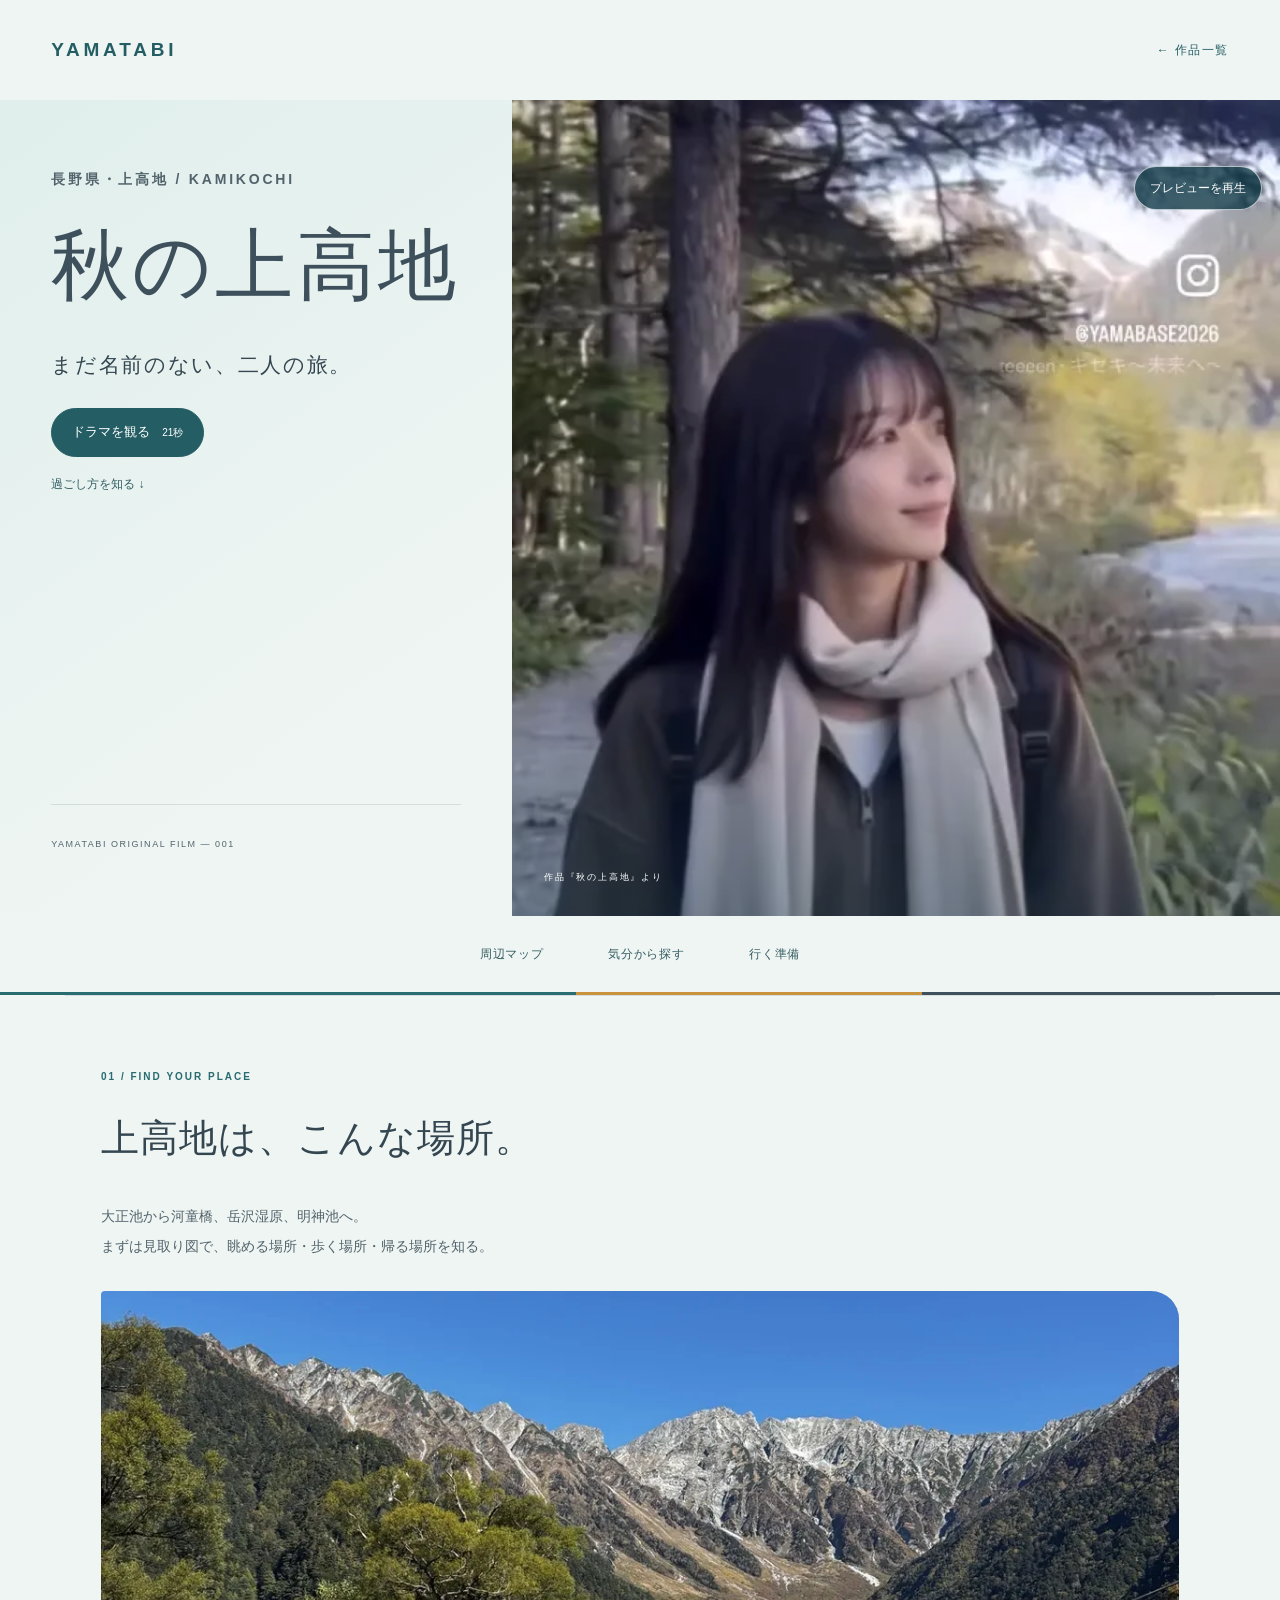
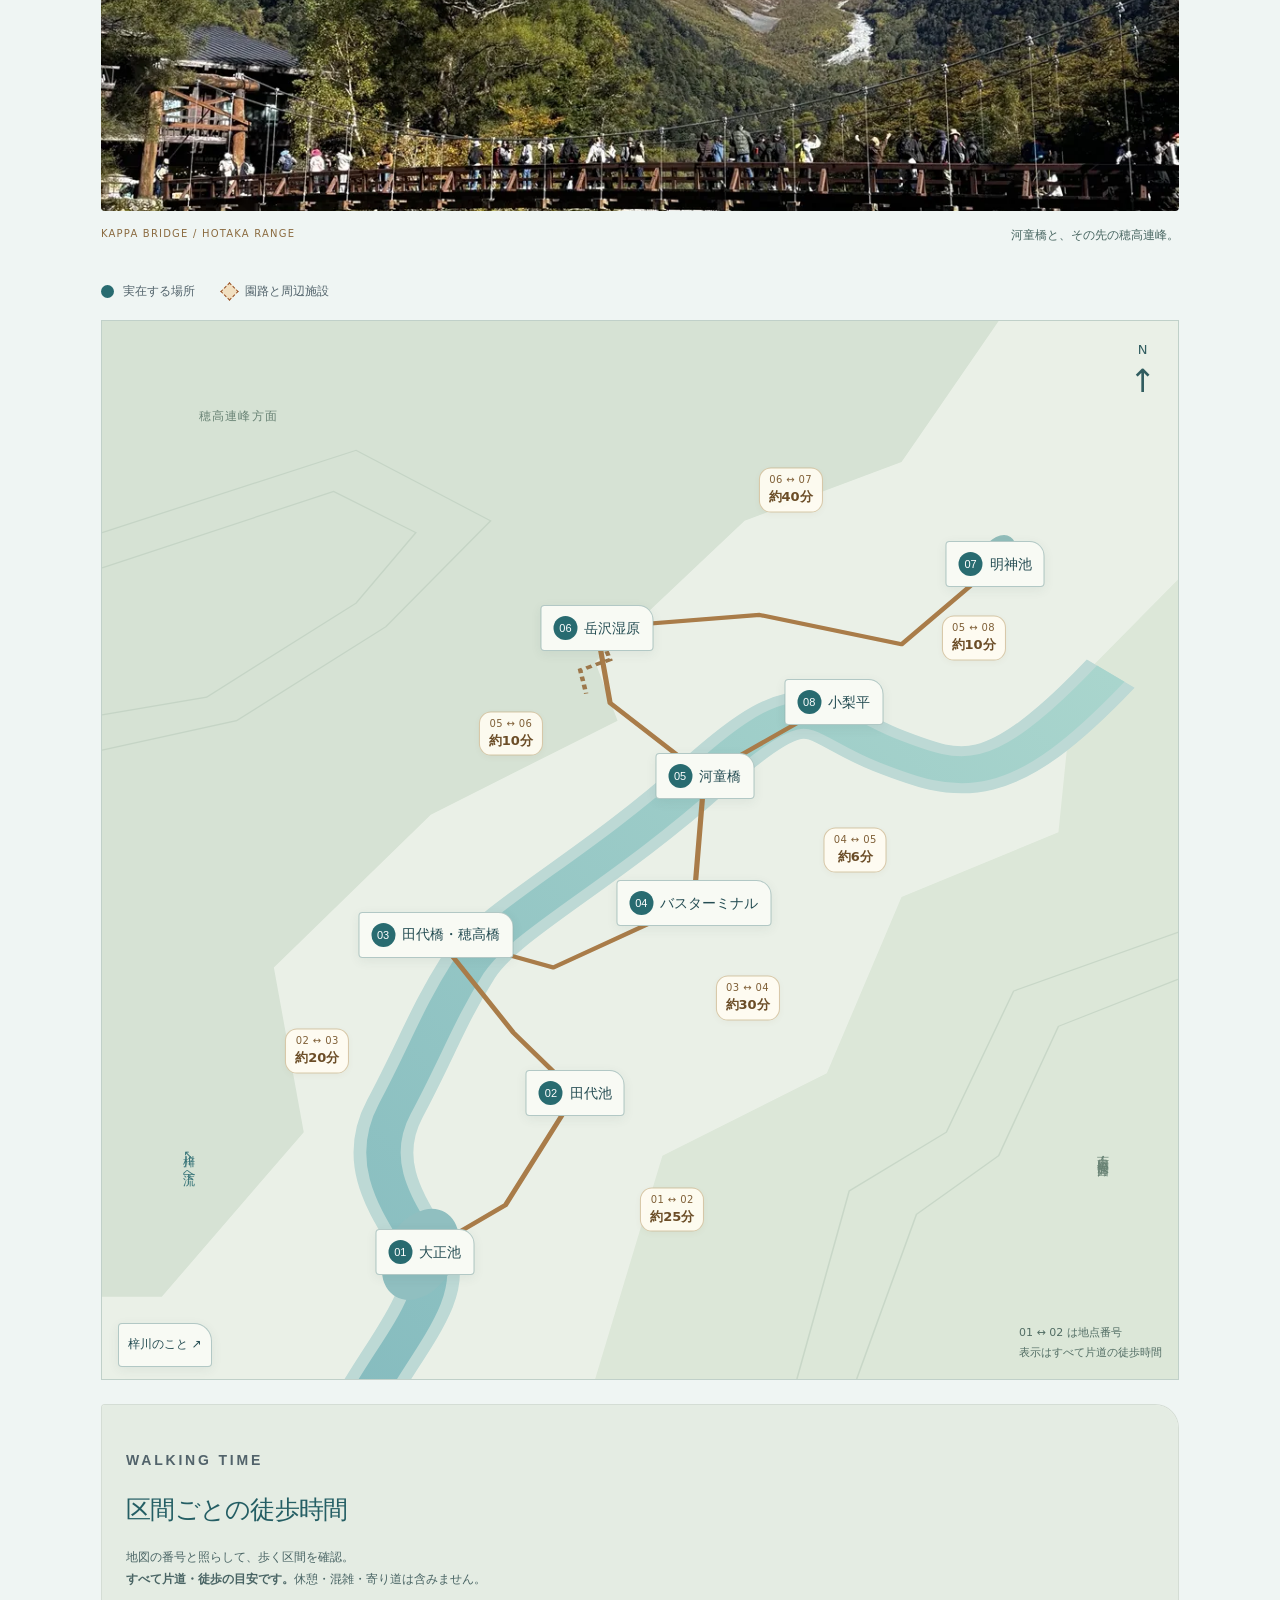
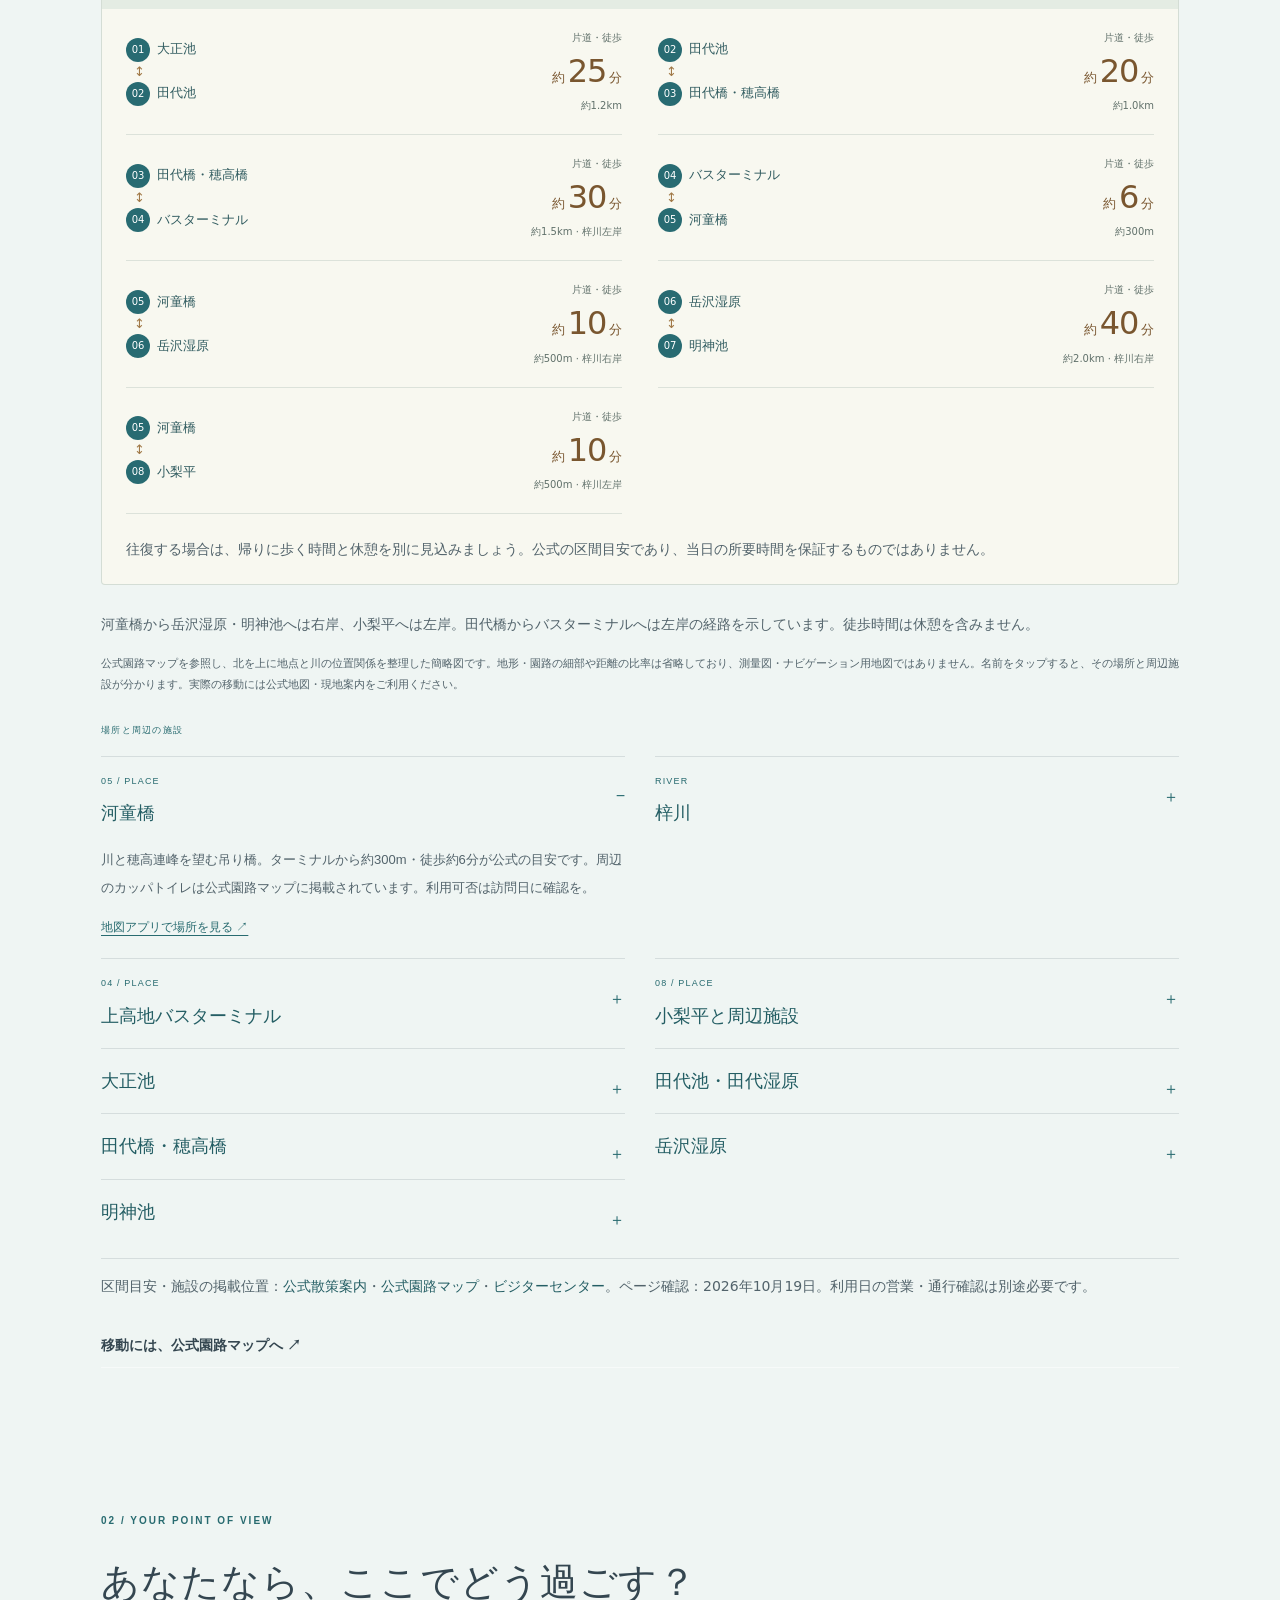
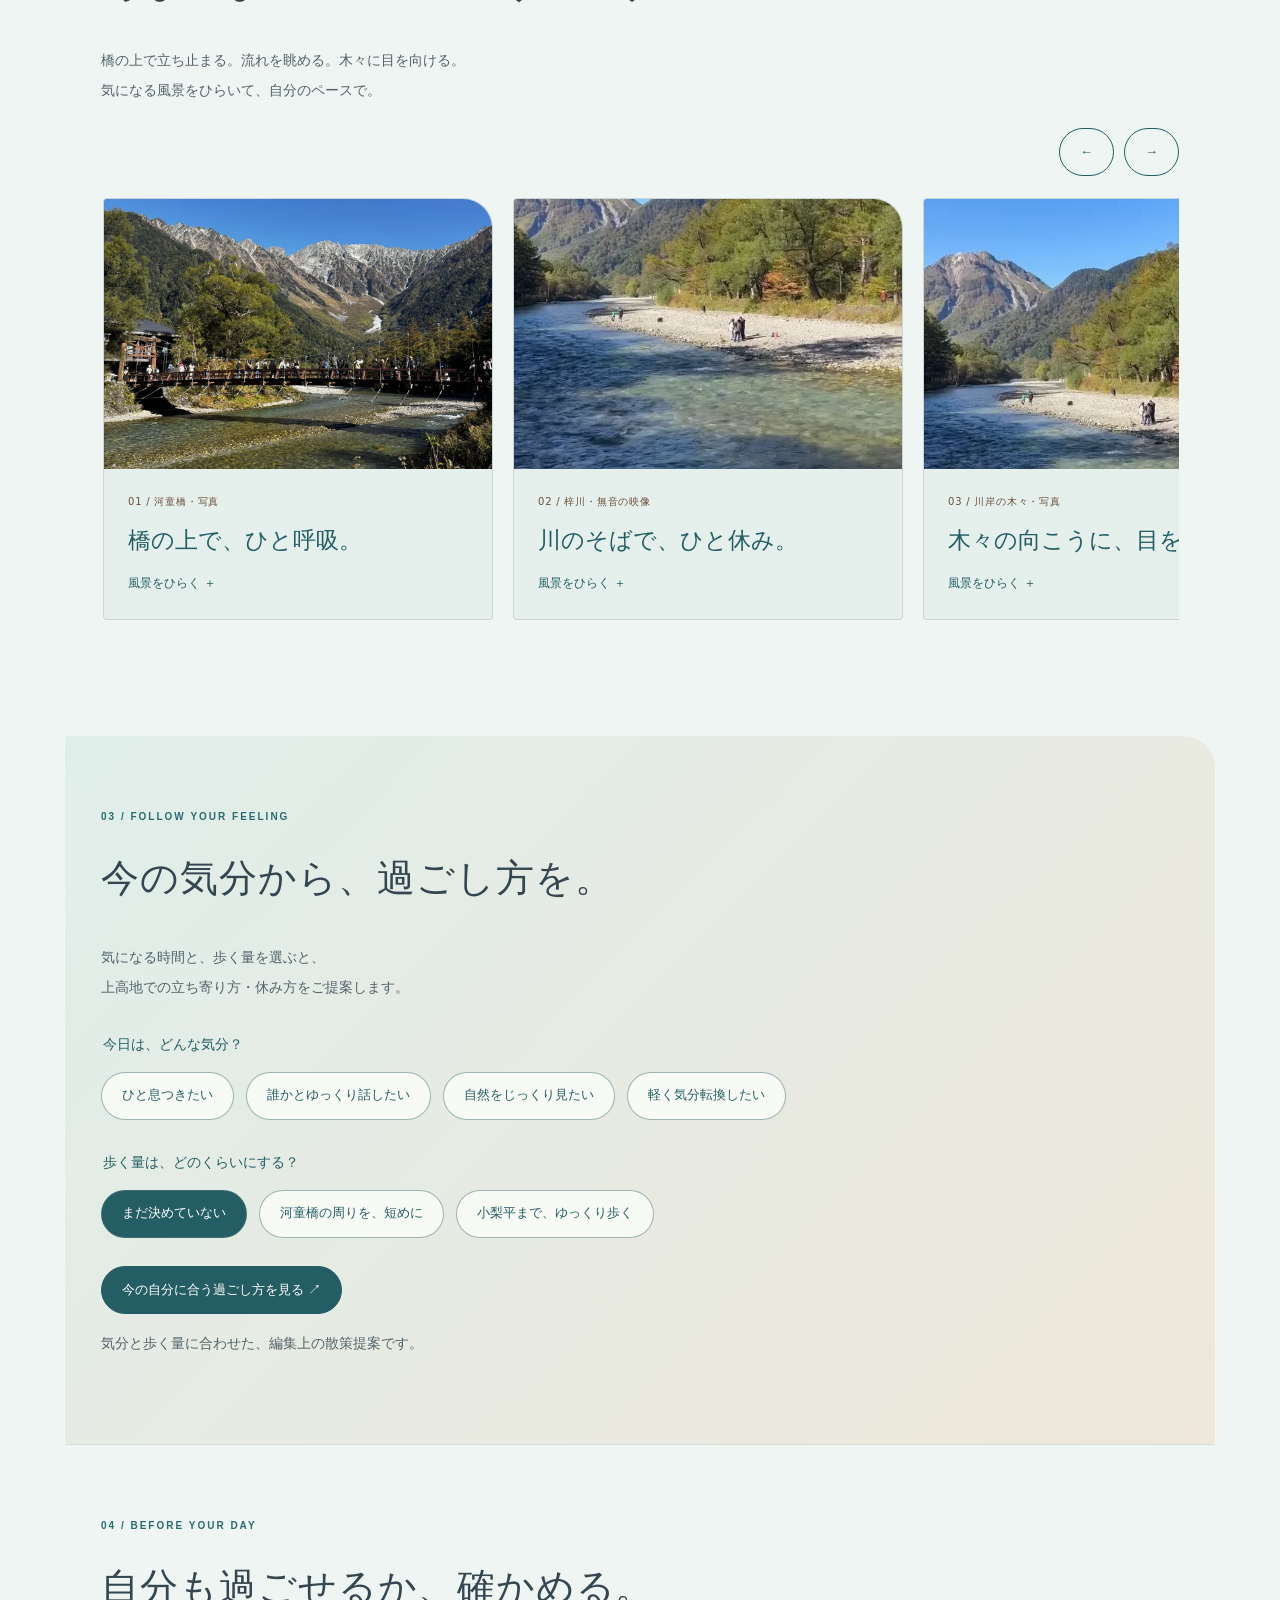
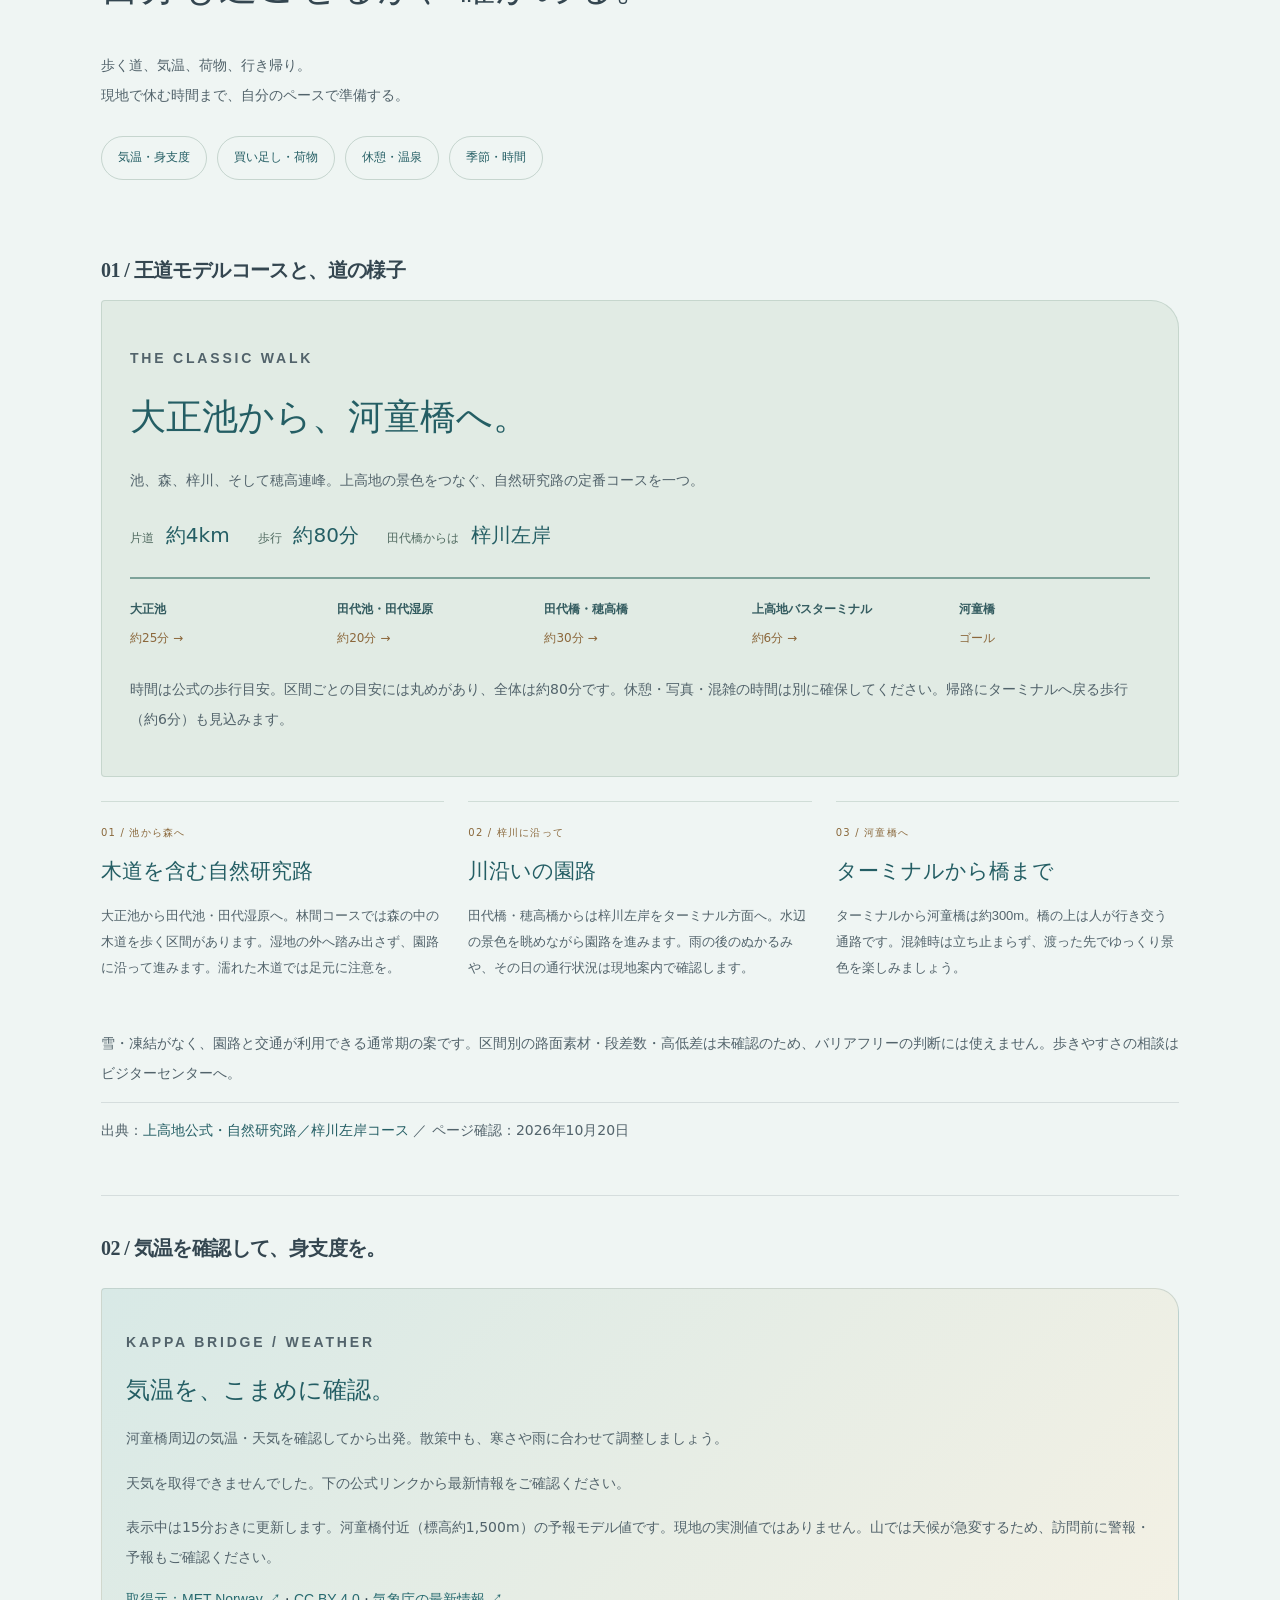
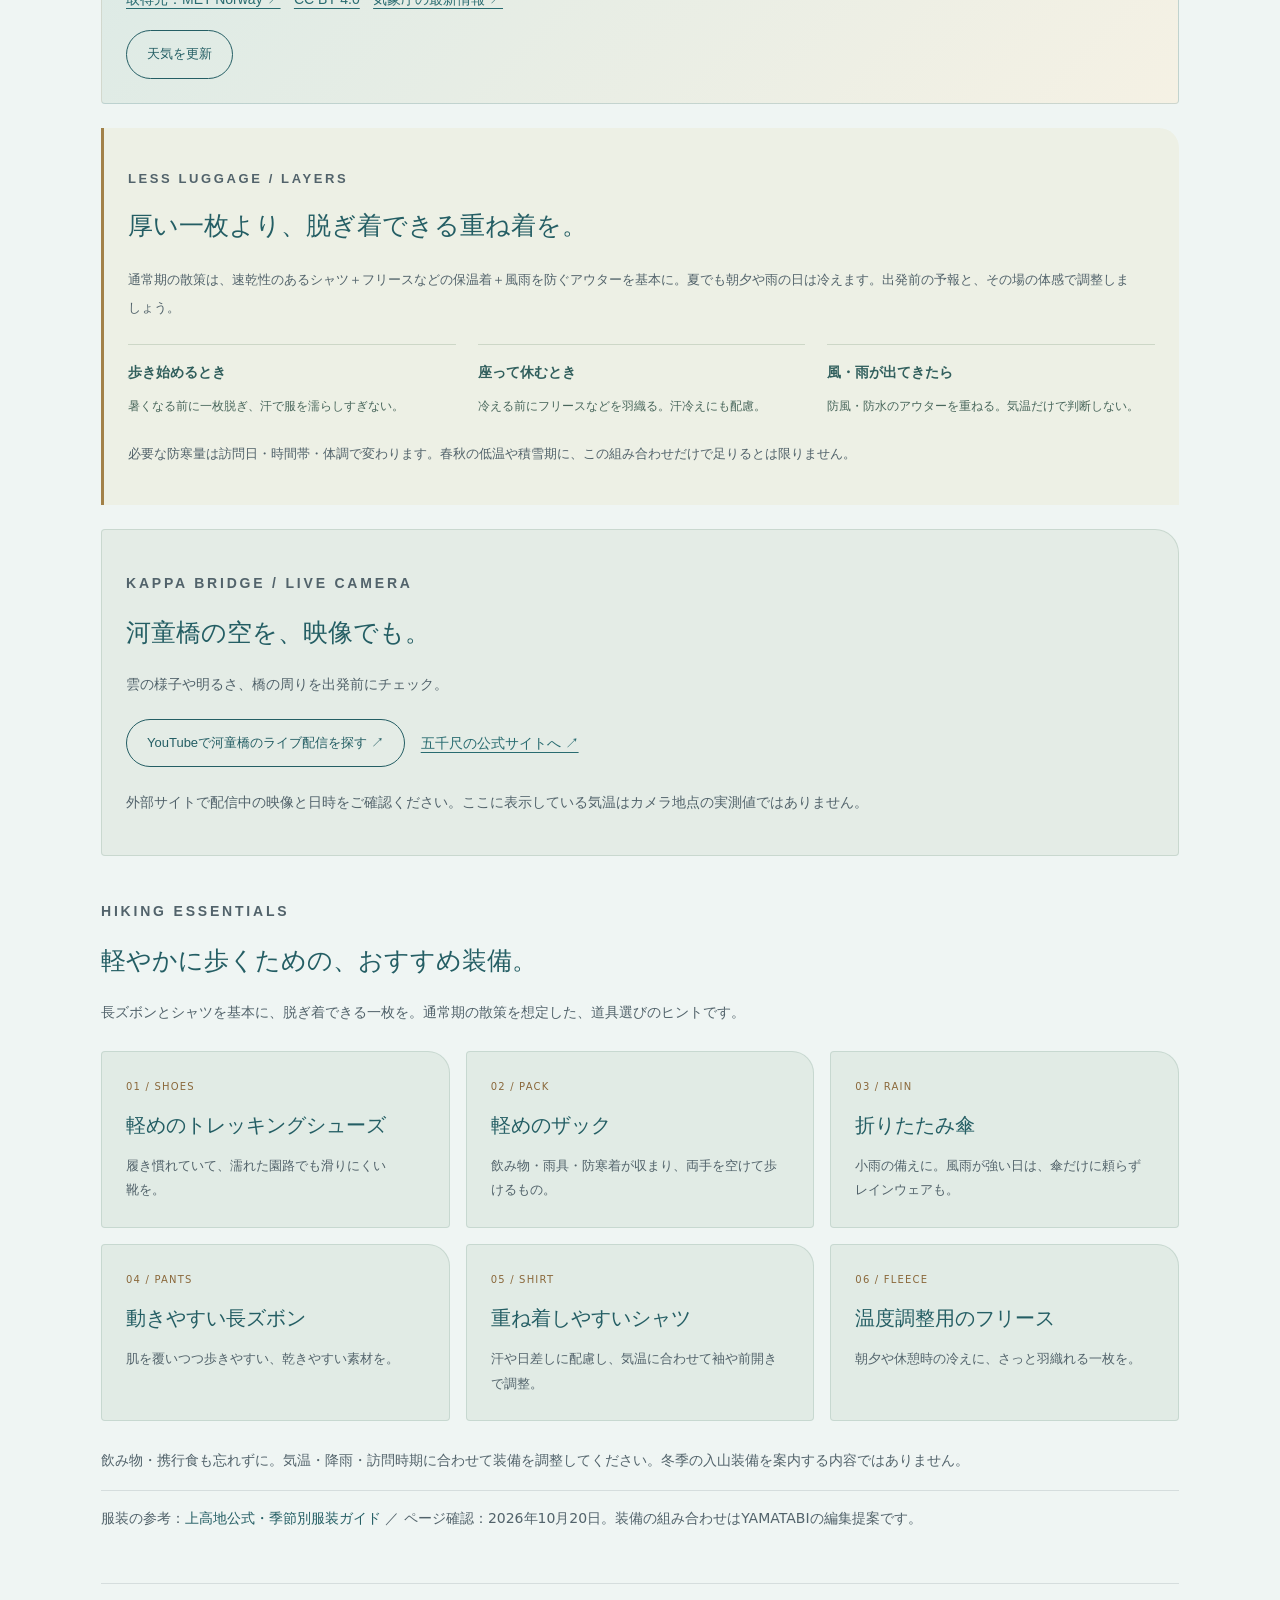
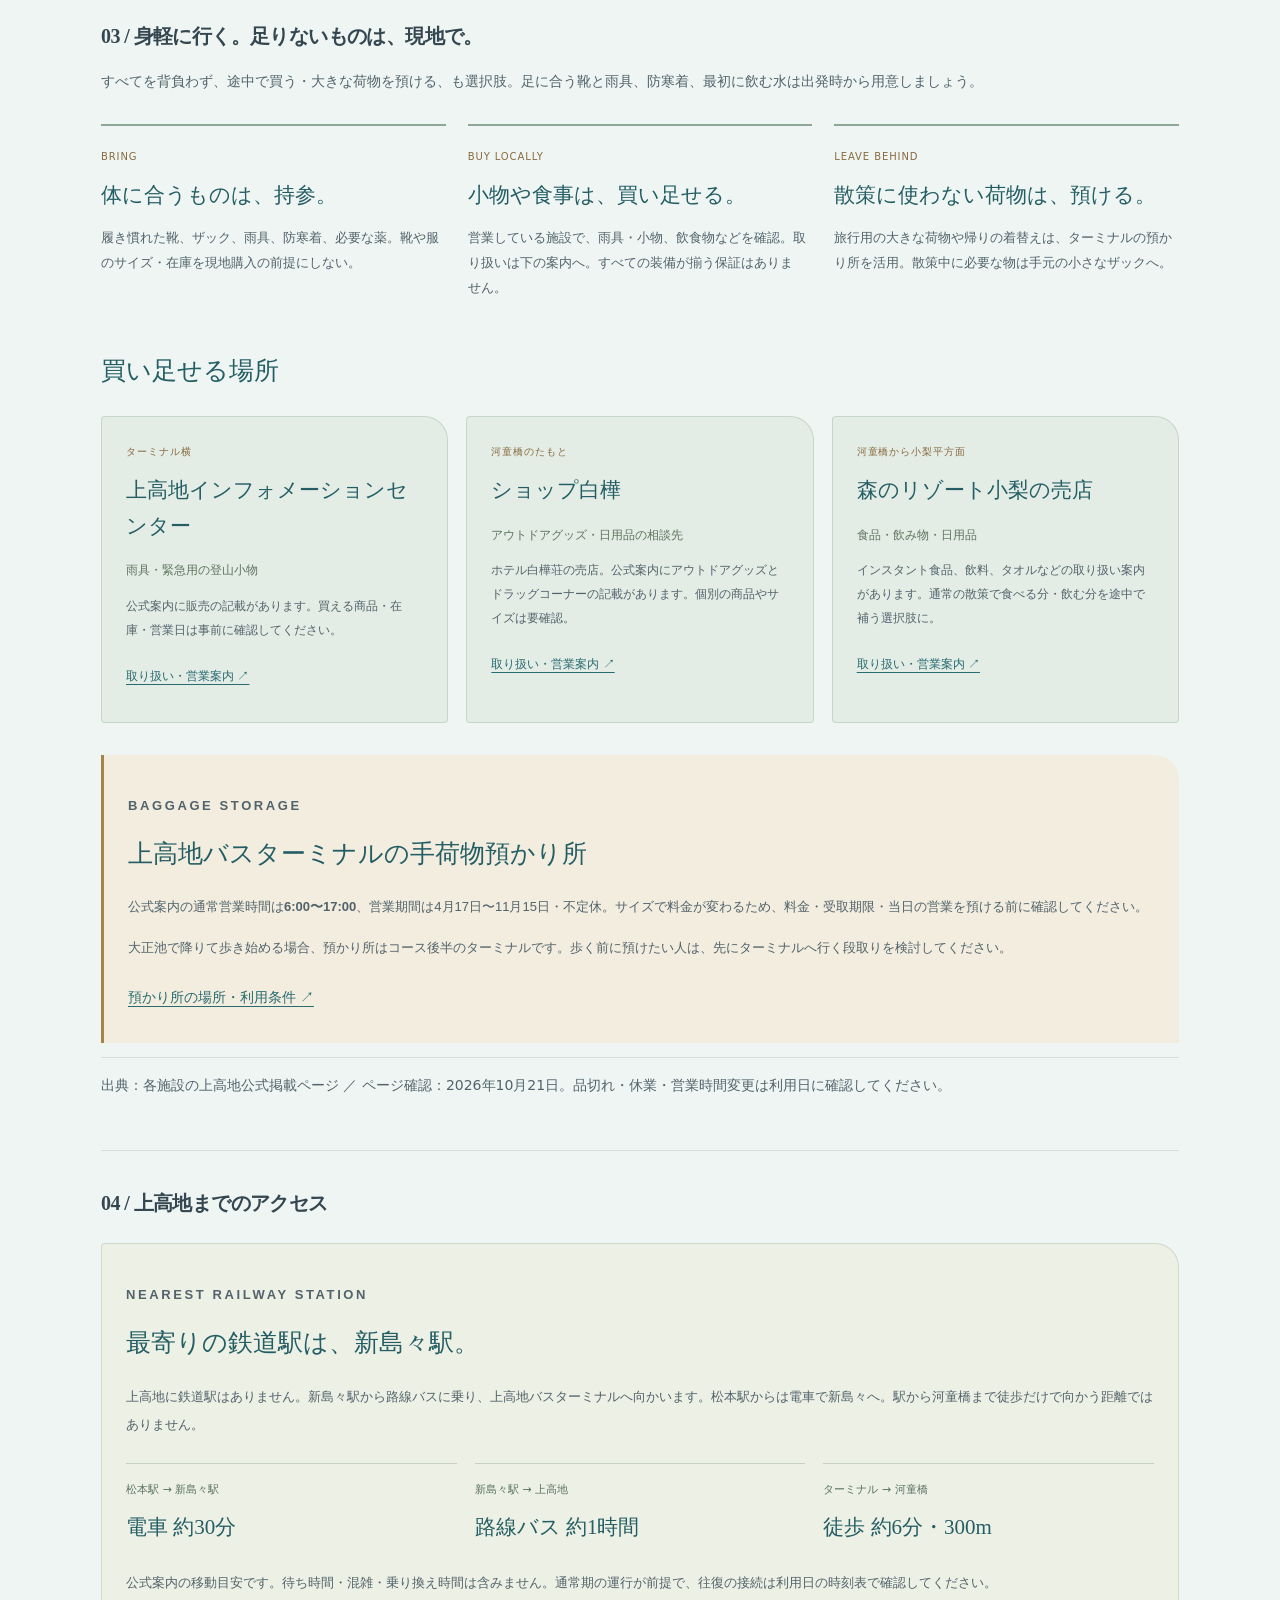
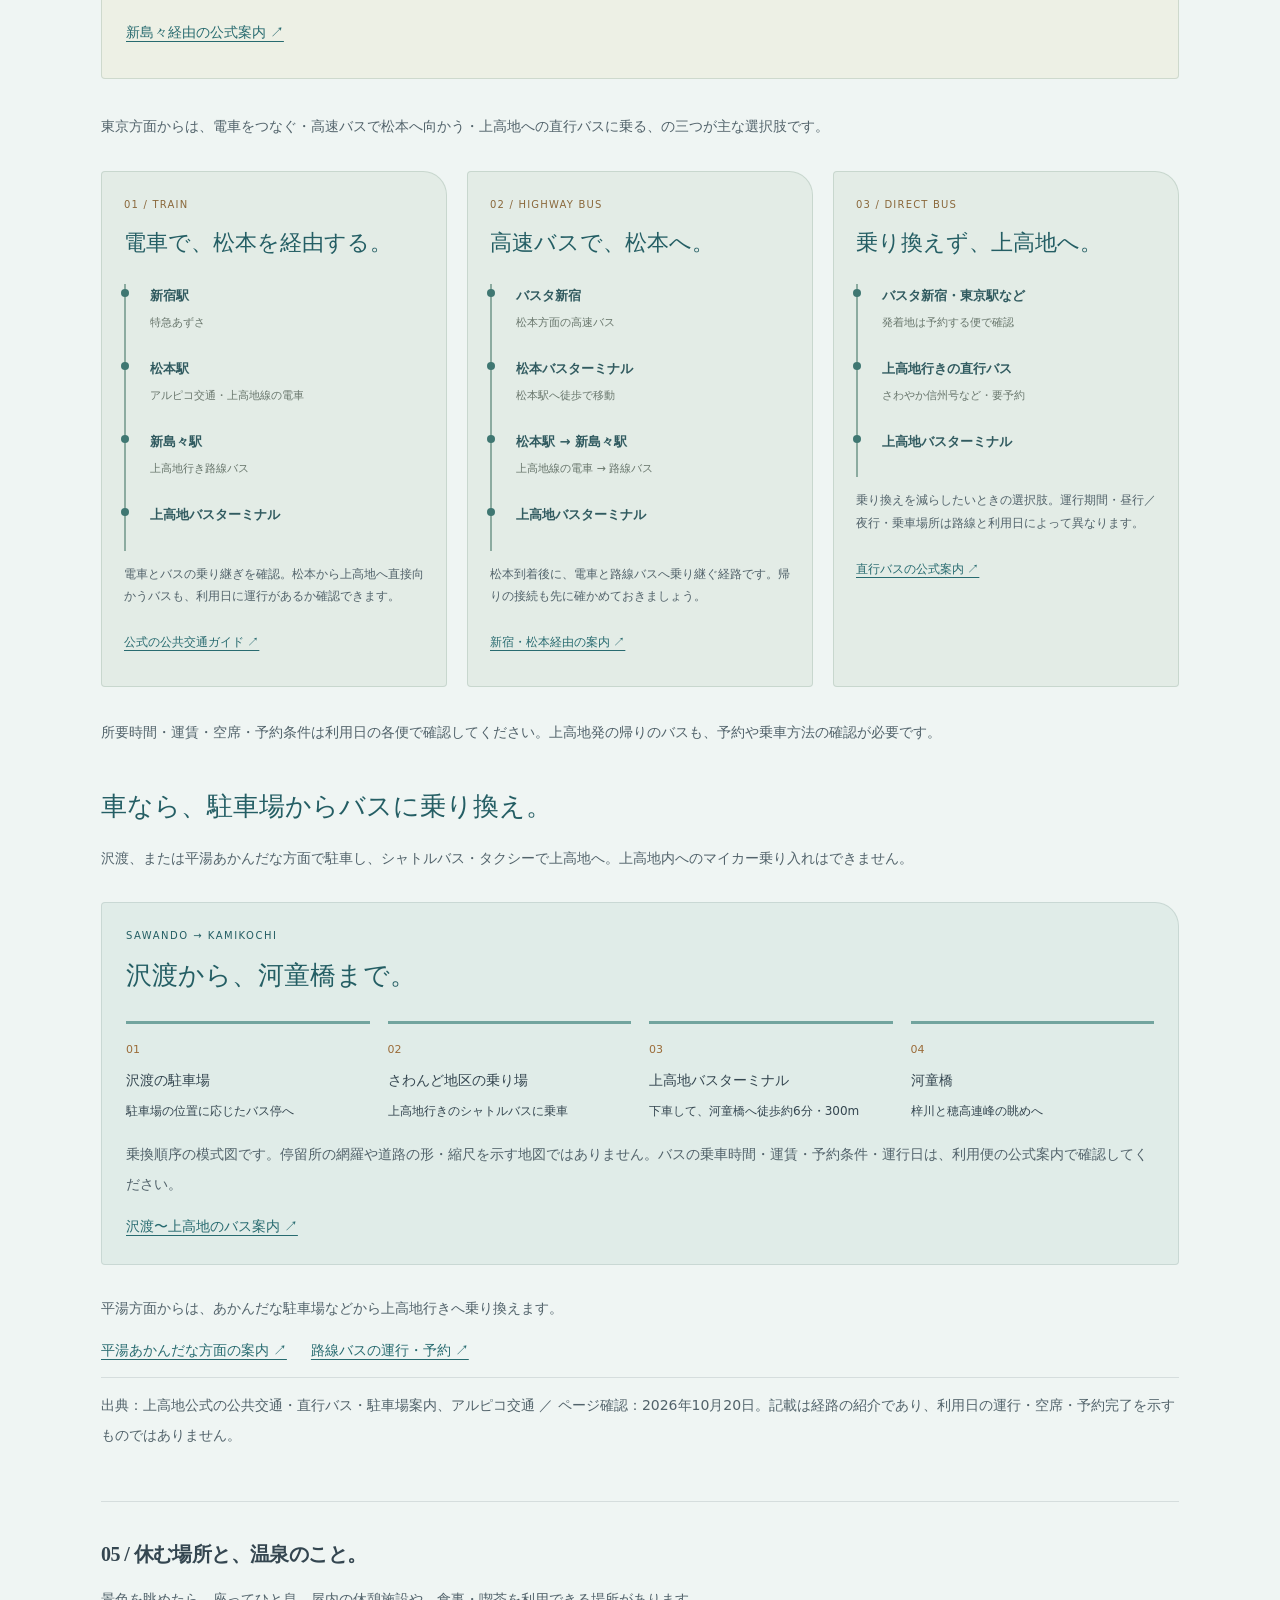
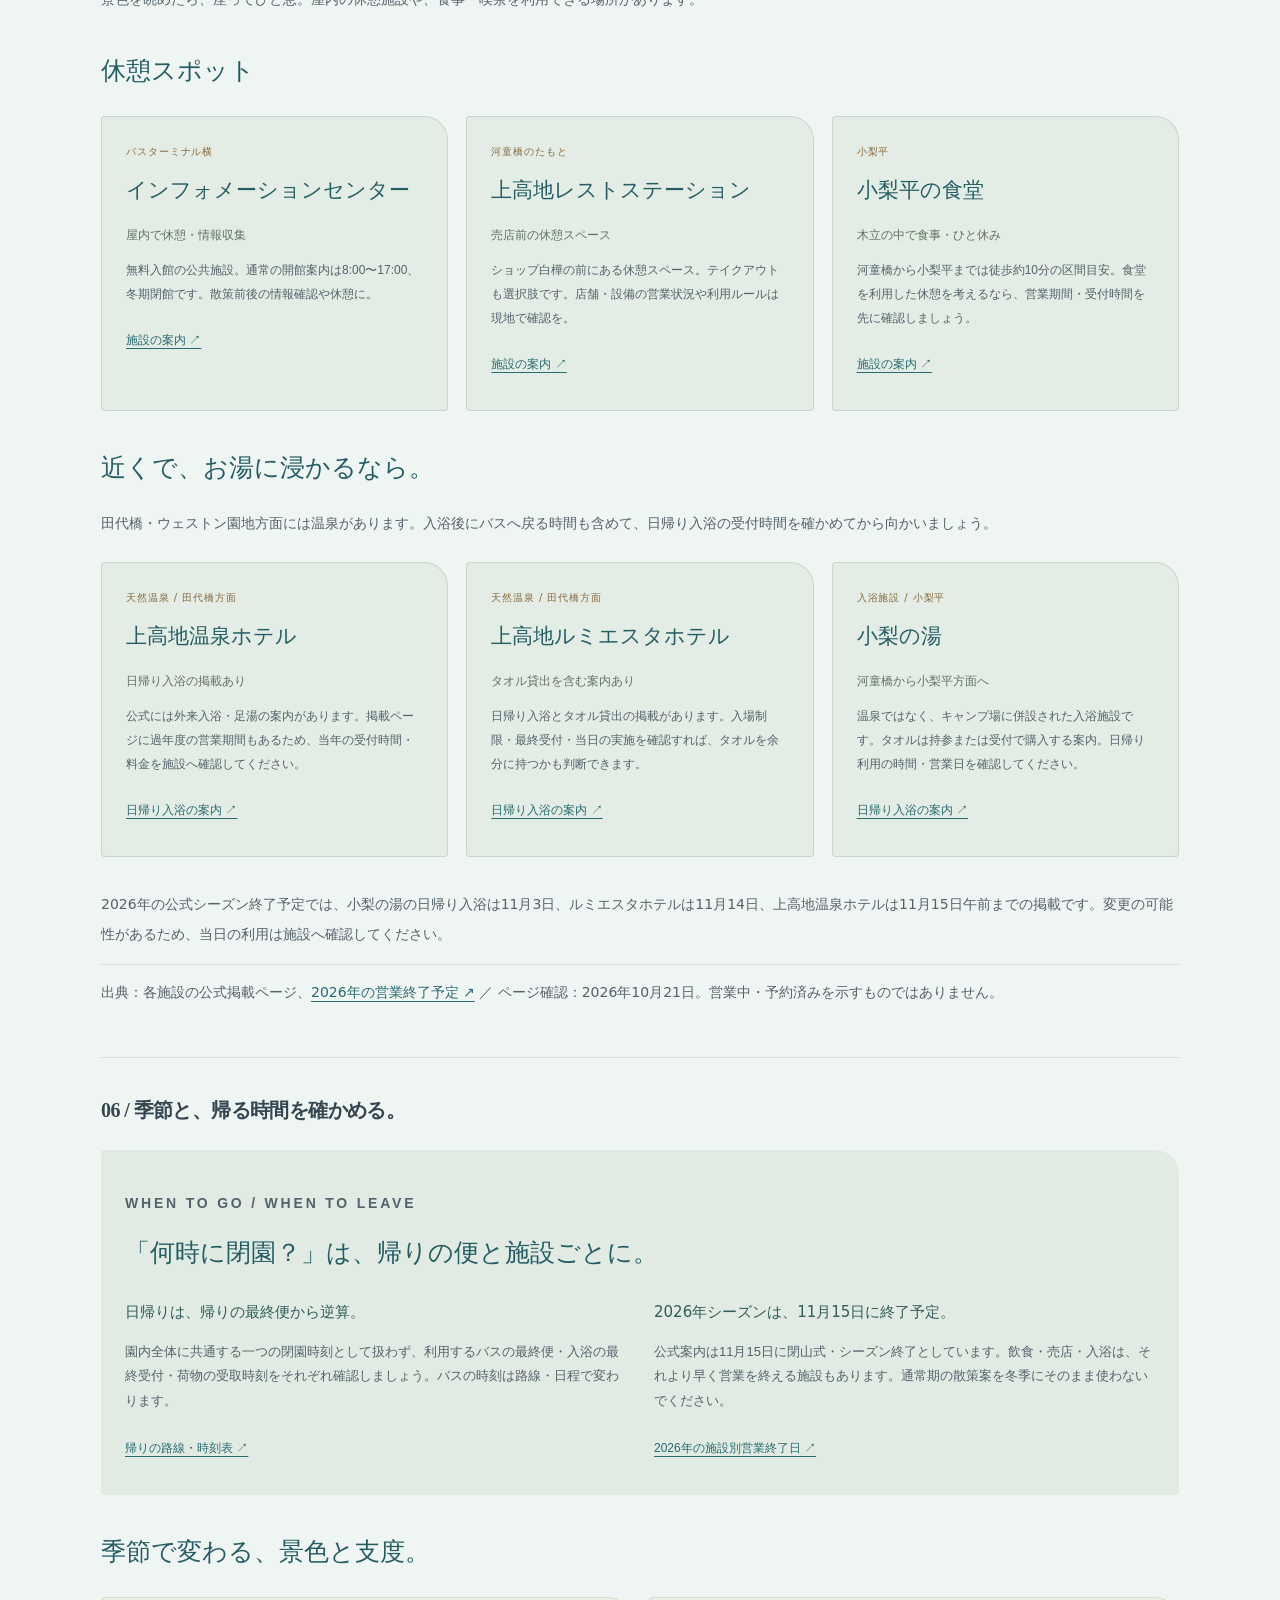
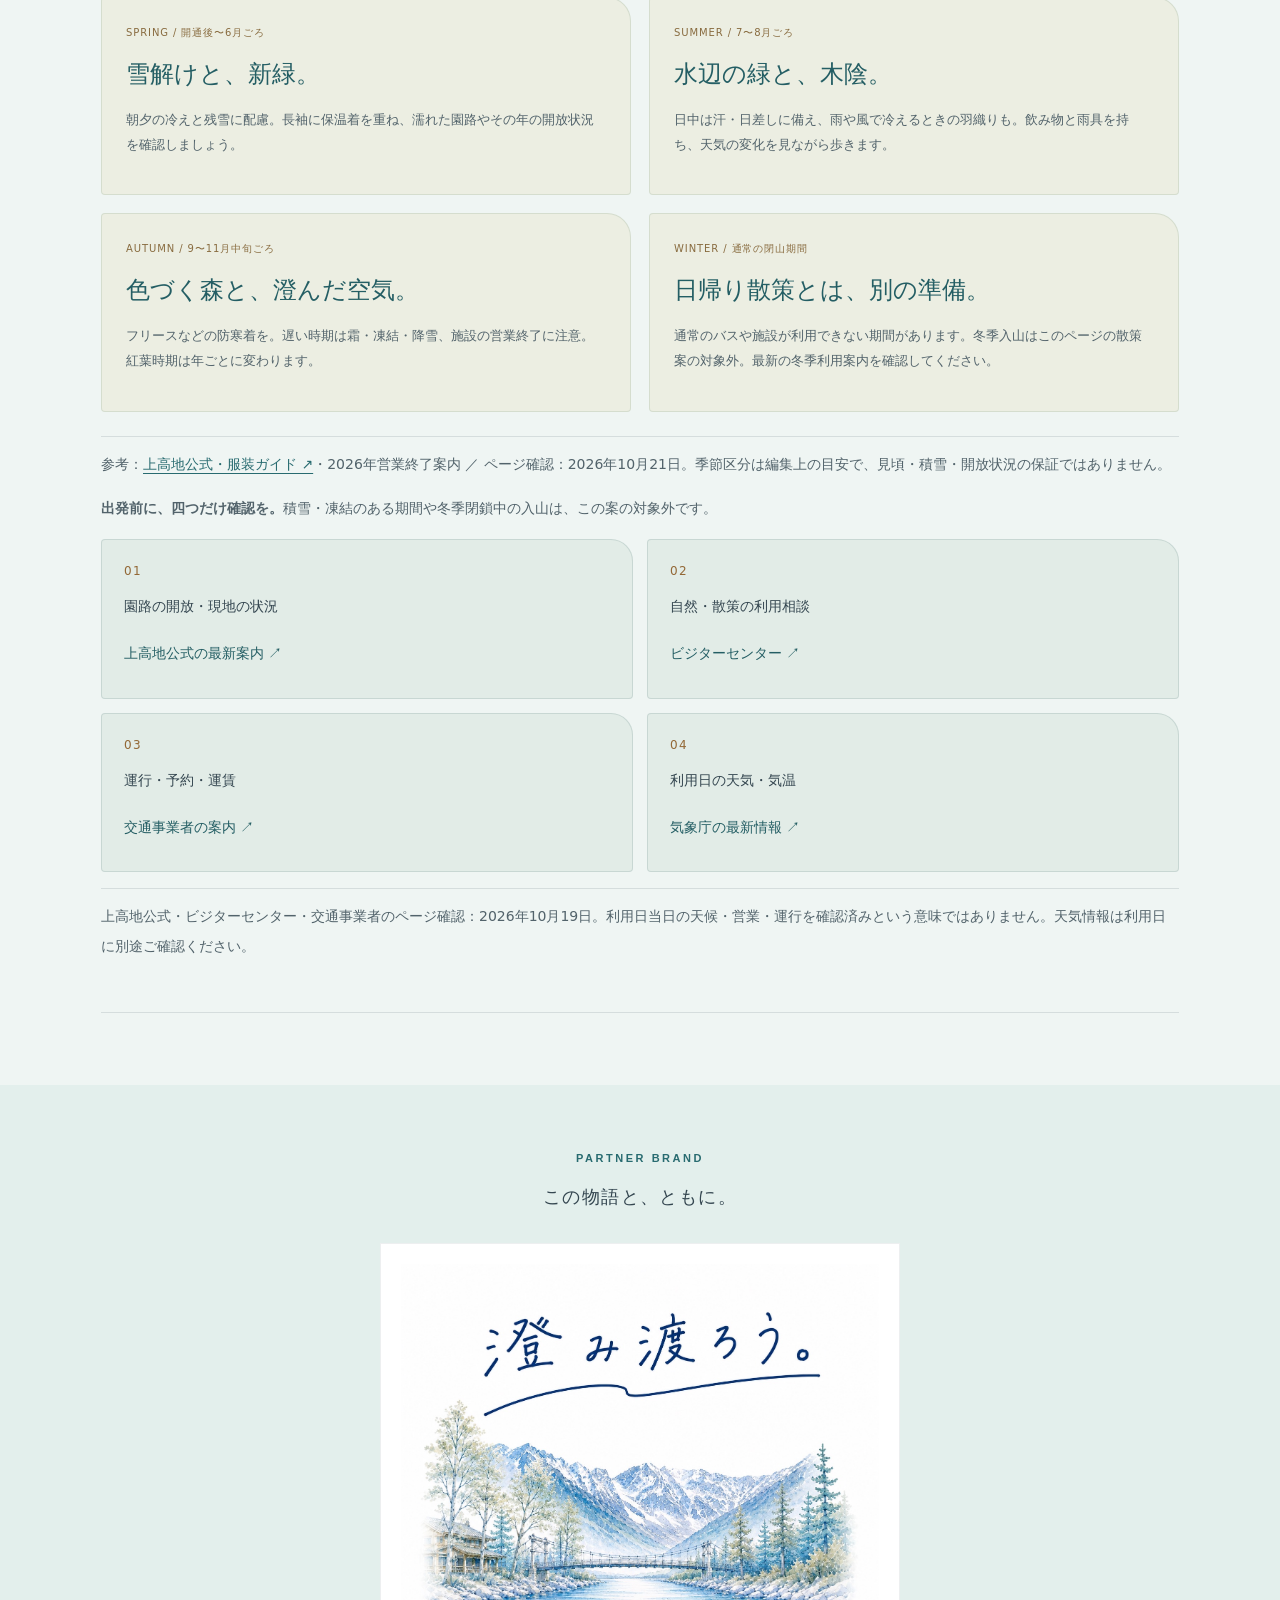
==== commit 38b0abe4: "Simplify homepage hero copy and introduce Kamikochi map with Hotaka scenery" ====
--- a/experience.html
+++ b/experience.html
@@ -22,7 +22,7 @@
   <script src="kamikochi-preview.js?v=20261019" defer></script>
   <link rel="stylesheet" href="kamikochi-motion.css?v=20261019">
   <script src="kamikochi-motion.js?v=20261019" defer></script>
-  <link rel="stylesheet" href="kamikochi-guide.css?v=20261021-practical">
+  <link rel="stylesheet" href="kamikochi-guide.css?v=20261021-scenery">
   <script src="kamikochi-guide.js?v=20261020-prep" defer></script>
 
 <noscript><style>#hero-film[hidden]{display:block!important}.film-hero-image>img,[data-hero-play]{display:none}</style></noscript>
@@ -50,6 +50,7 @@
       <div class="eyebrow">01 / FIND YOUR PLACE</div>
       <h2 id="story-map-title"><span>上高地は、</span><span>こんな場所。</span></h2>
       <p class="trip-lead">大正池から河童橋、岳沢湿原、明神池へ。<br>まずは見取り図で、眺める場所・歩く場所・帰る場所を知る。</p>
+      <figure class="k-place-photo"><img src="kamikochi.webp" width="1152" height="1536" loading="lazy" decoding="async" alt="河童橋と梓川、その奥に広がる穂高連峰の稜線"><figcaption><span>KAPPA BRIDGE / HOTAKA RANGE</span>河童橋と、その先の穂高連峰。</figcaption></figure>
       <div class="story-map-legend" aria-label="マップの凡例">
         <span><i class="map-place-key" aria-hidden="true"></i>実在する場所</span>
         <span><i class="map-mood-key" aria-hidden="true"></i>園路と周辺施設</span>
--- a/kamikochi-guide.css
+++ b/kamikochi-guide.css
@@ -212,3 +212,8 @@
  .k-layer-guide ol{gap:14px}.k-nearest-station dl{gap:14px}
  .k-practical-nav{gap:8px}.k-practical-nav a{padding:8px 12px}
 }
+.k-place-photo{margin:30px 0 36px}
+.k-place-photo>img{display:block;width:100%;aspect-ratio:16/10;max-height:520px;object-fit:cover;object-position:center 45%;border-radius:4px 28px 4px 4px;background:#dbe8e0}
+.k-place-photo figcaption{display:flex;justify-content:space-between;gap:12px;flex-wrap:wrap;margin-top:14px;font:12px/1.8 system-ui,sans-serif;color:#486661}
+.k-place-photo figcaption span{font-size:10px;letter-spacing:.12em;color:#8b6b40}
+@media(max-width:760px){.k-place-photo>img{aspect-ratio:4/3;object-position:center 45%}.k-place-photo figcaption{display:grid;gap:5px}}
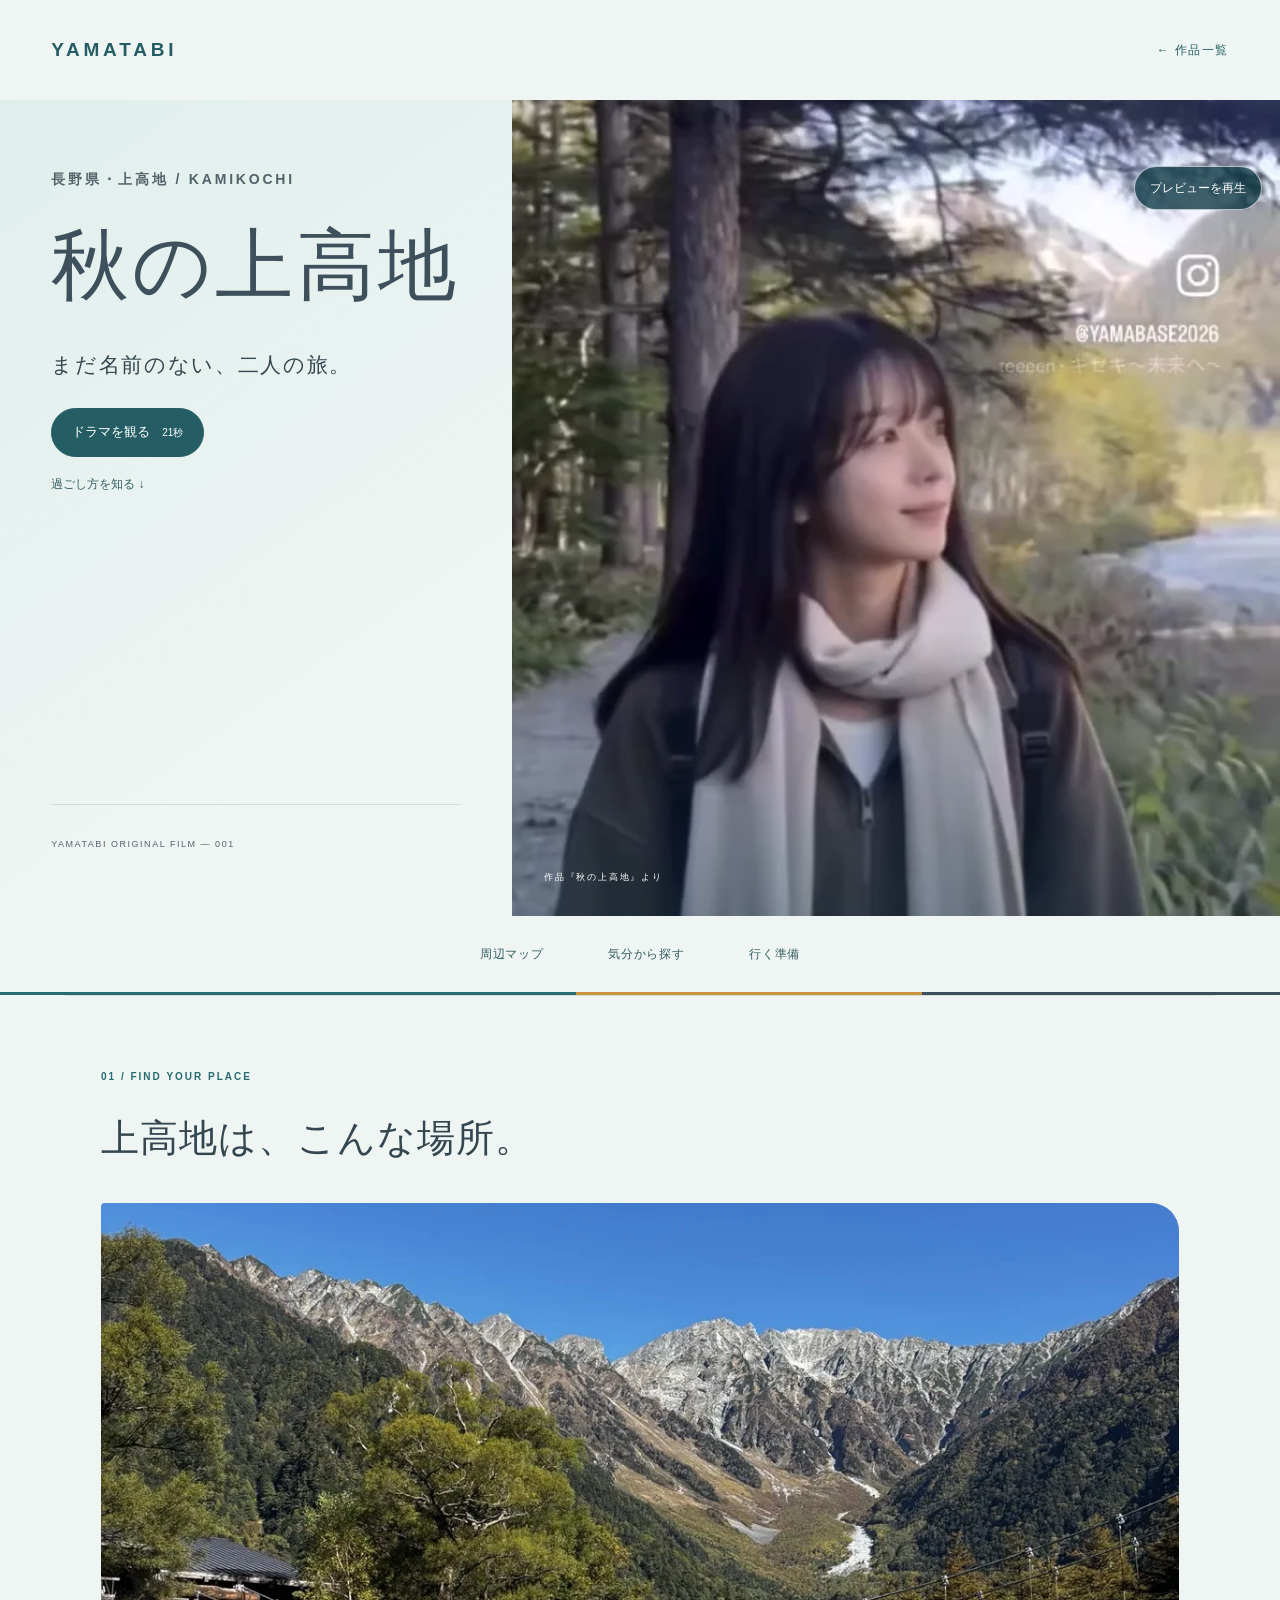
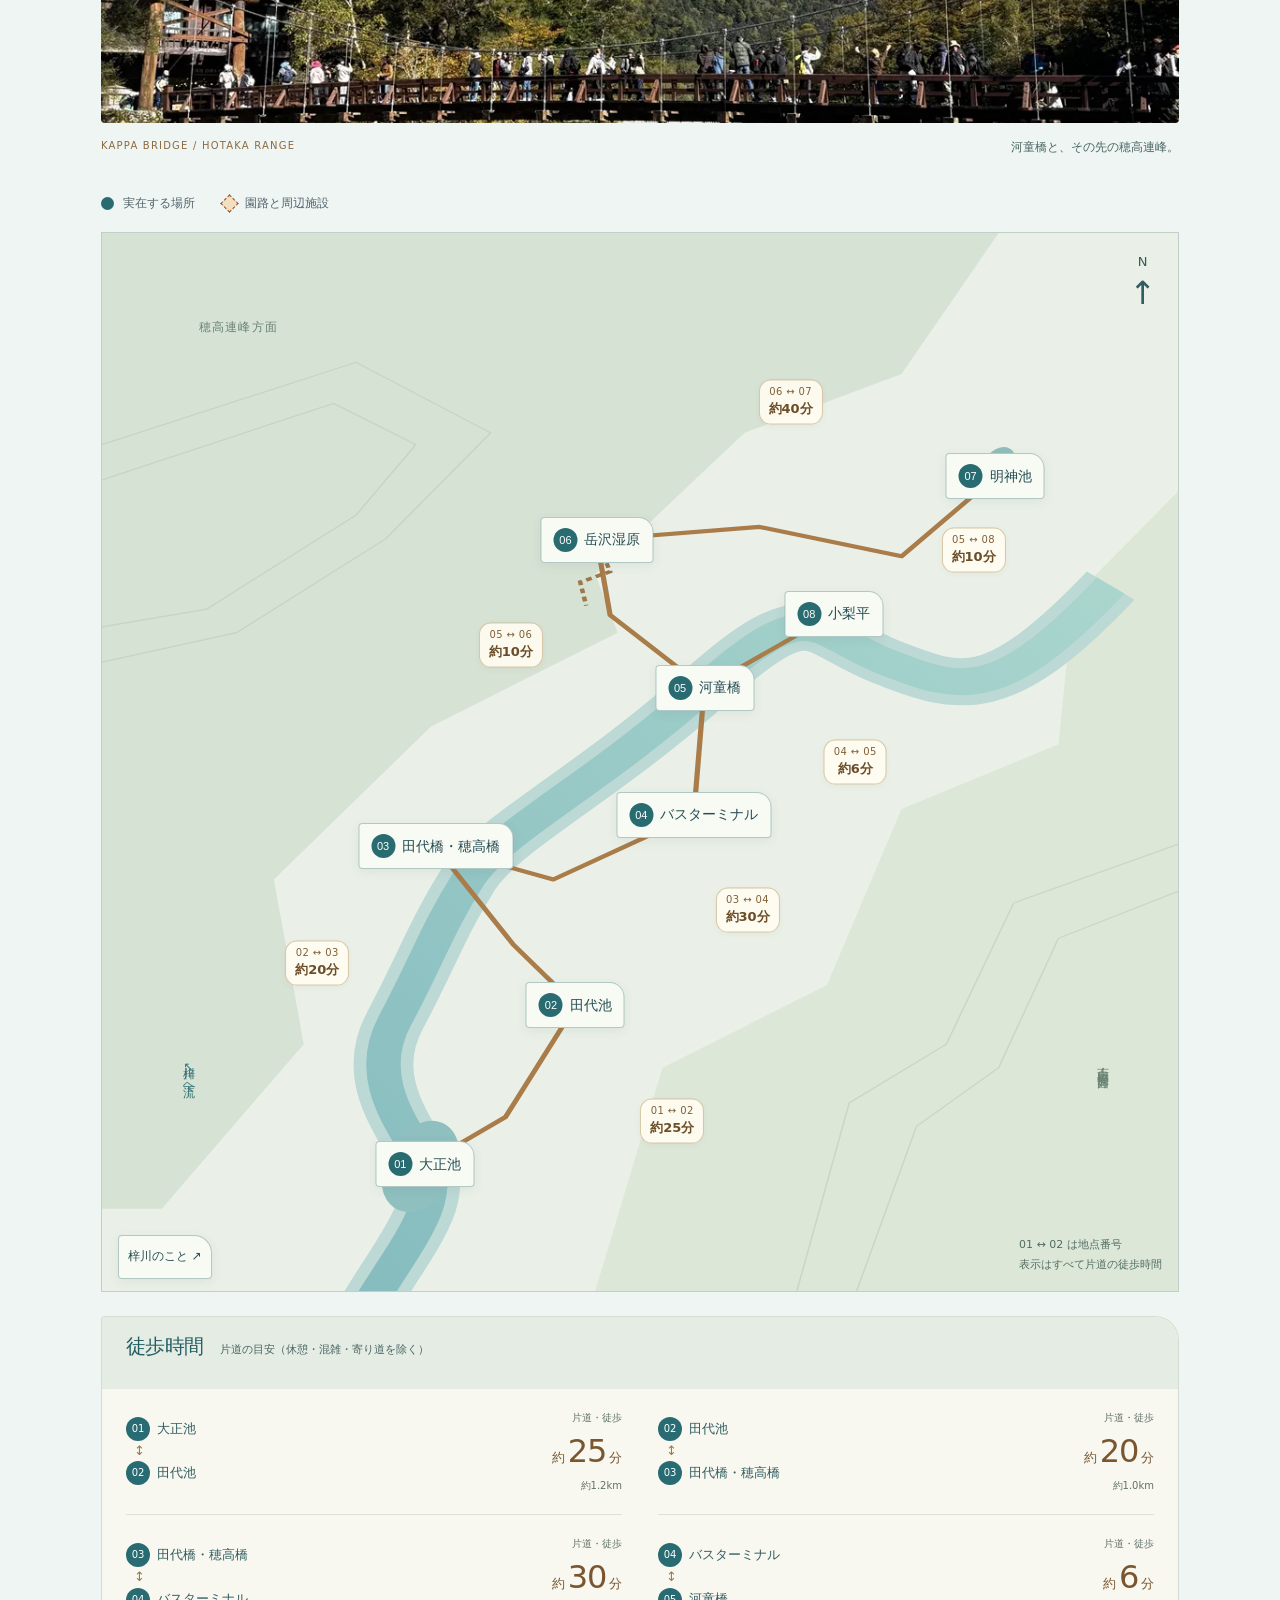
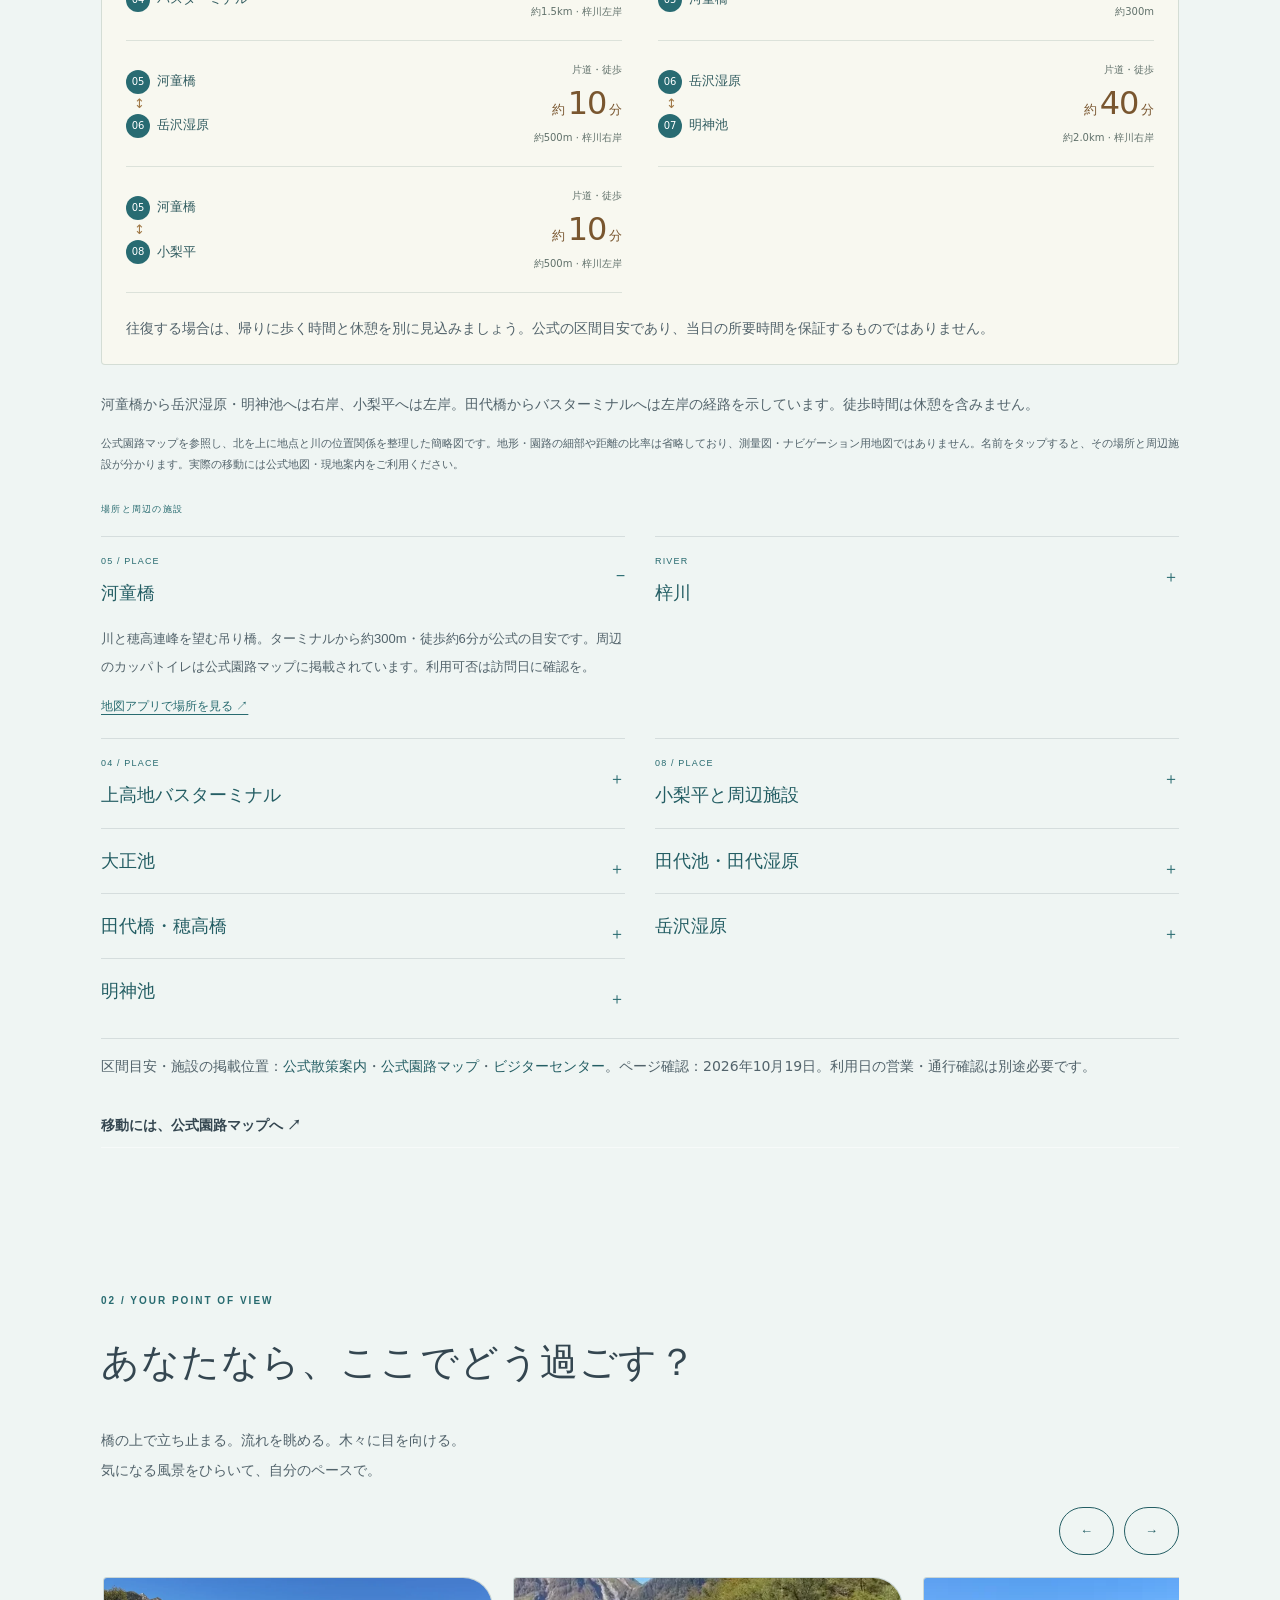
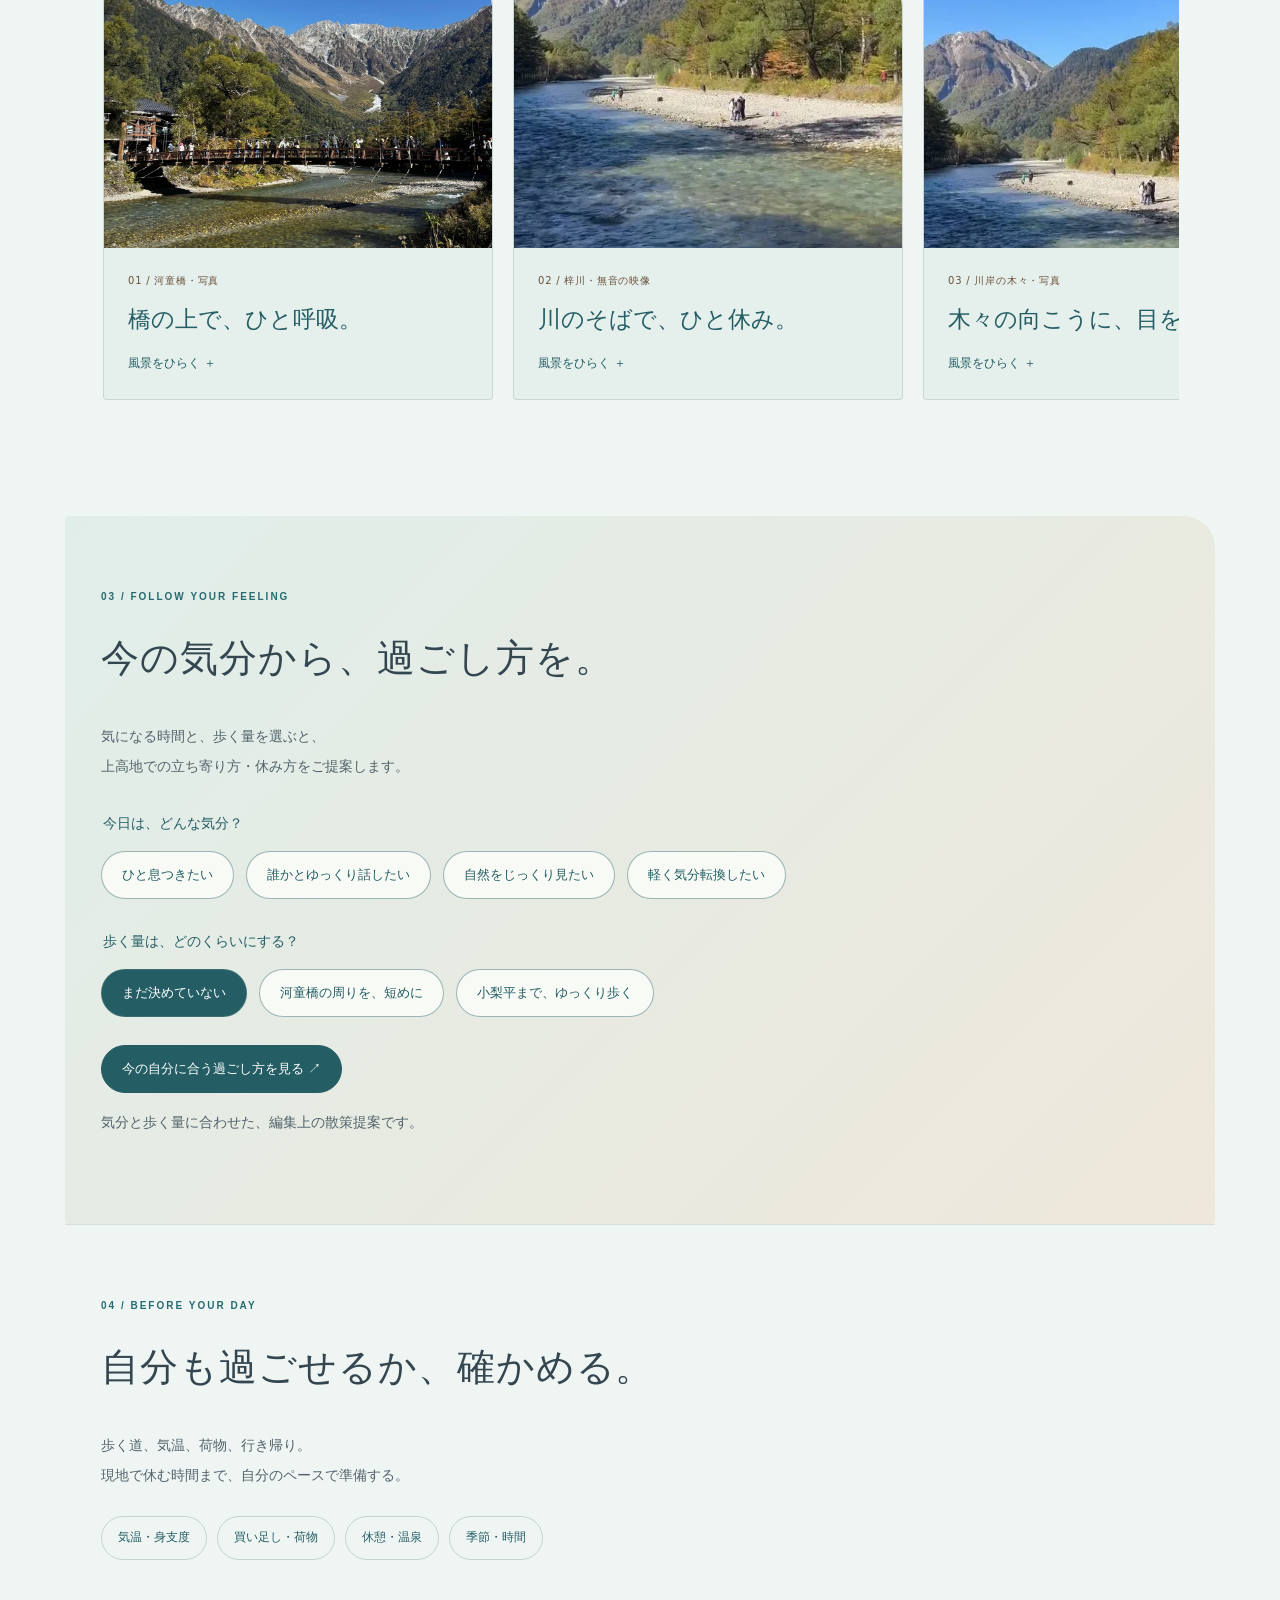
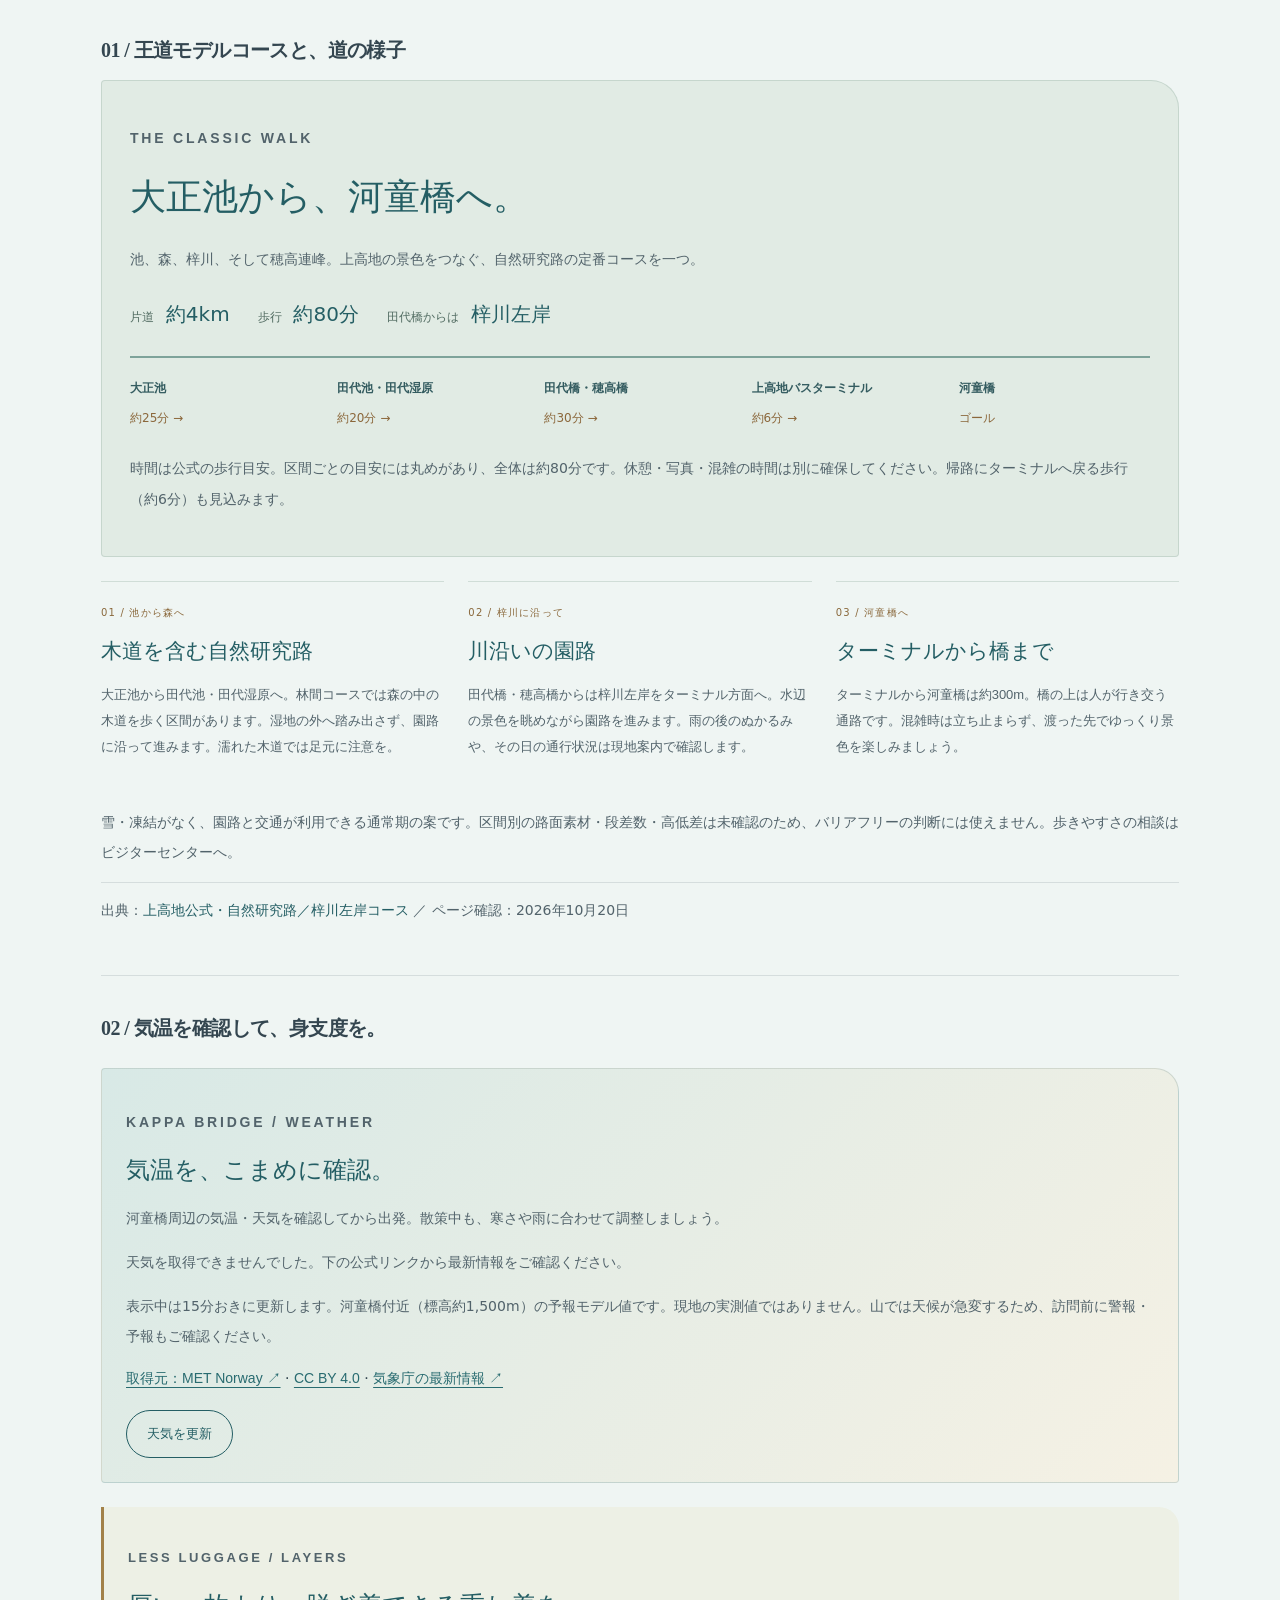
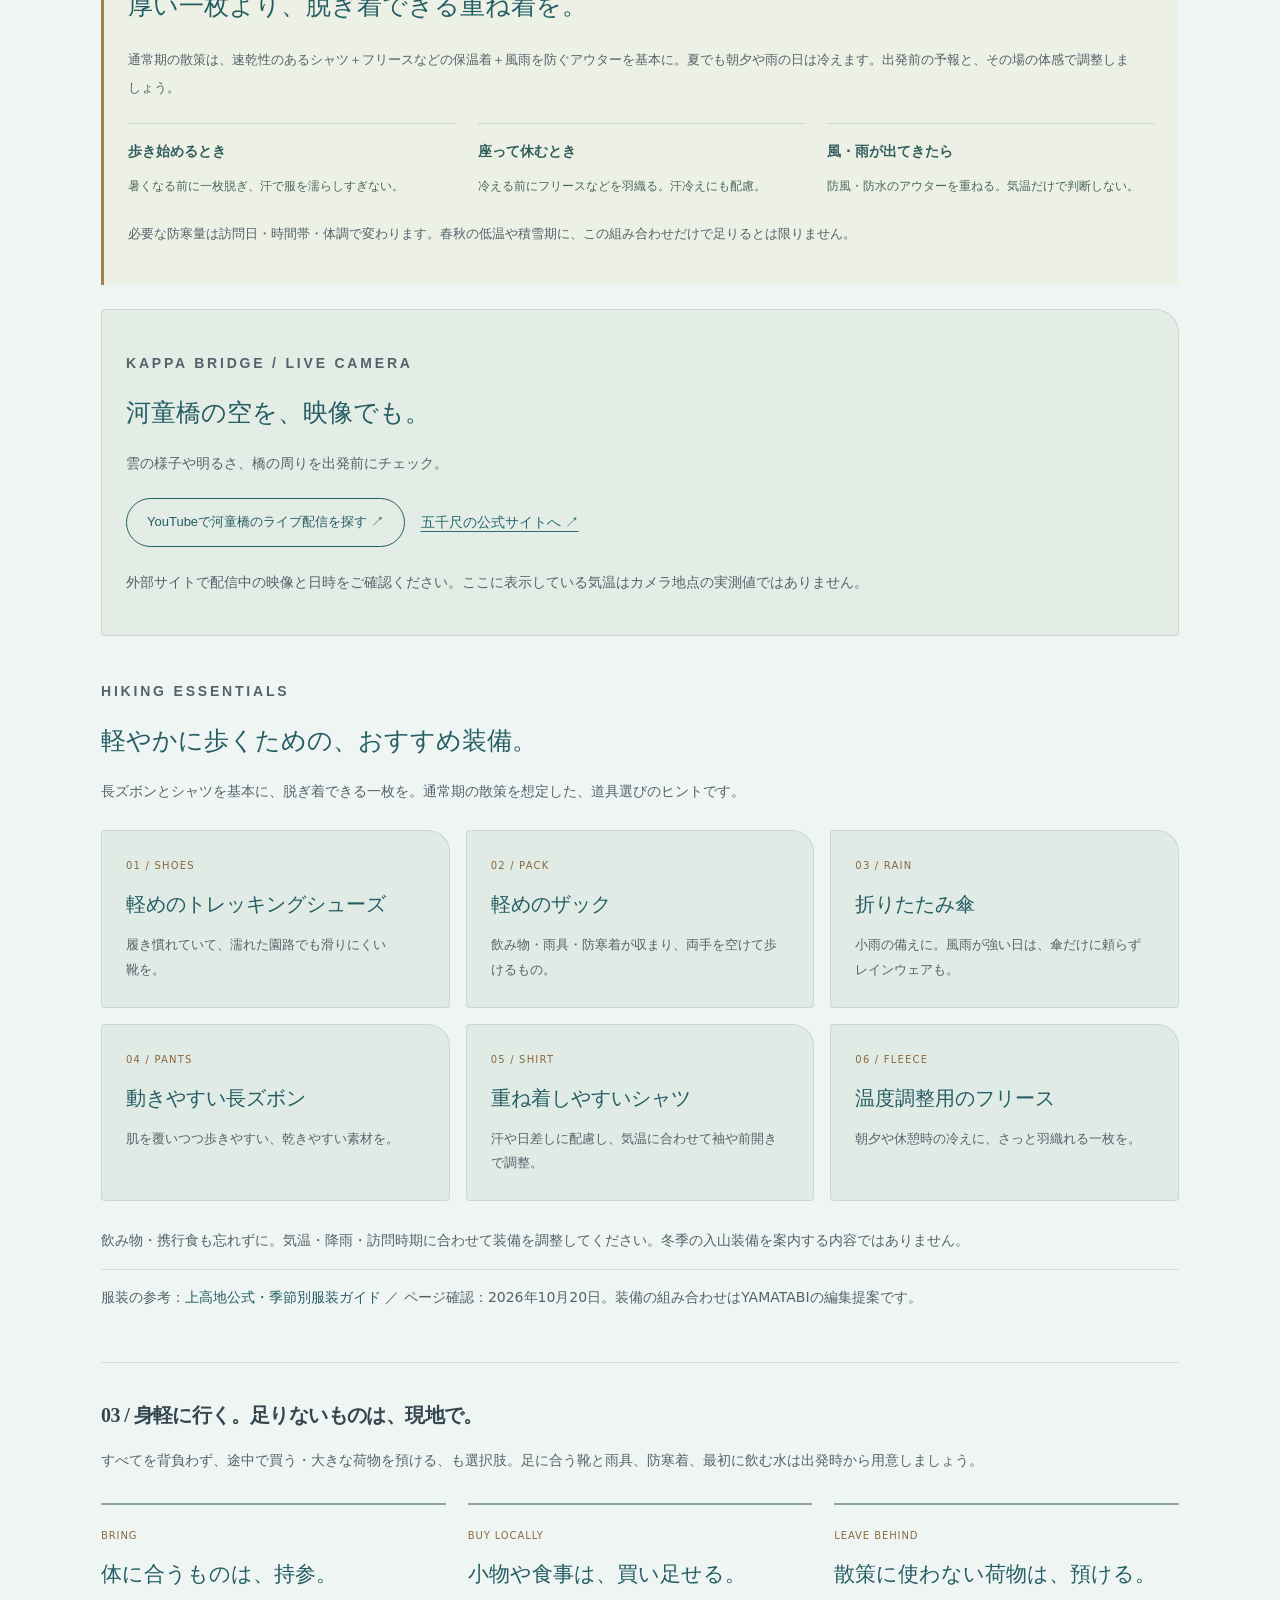
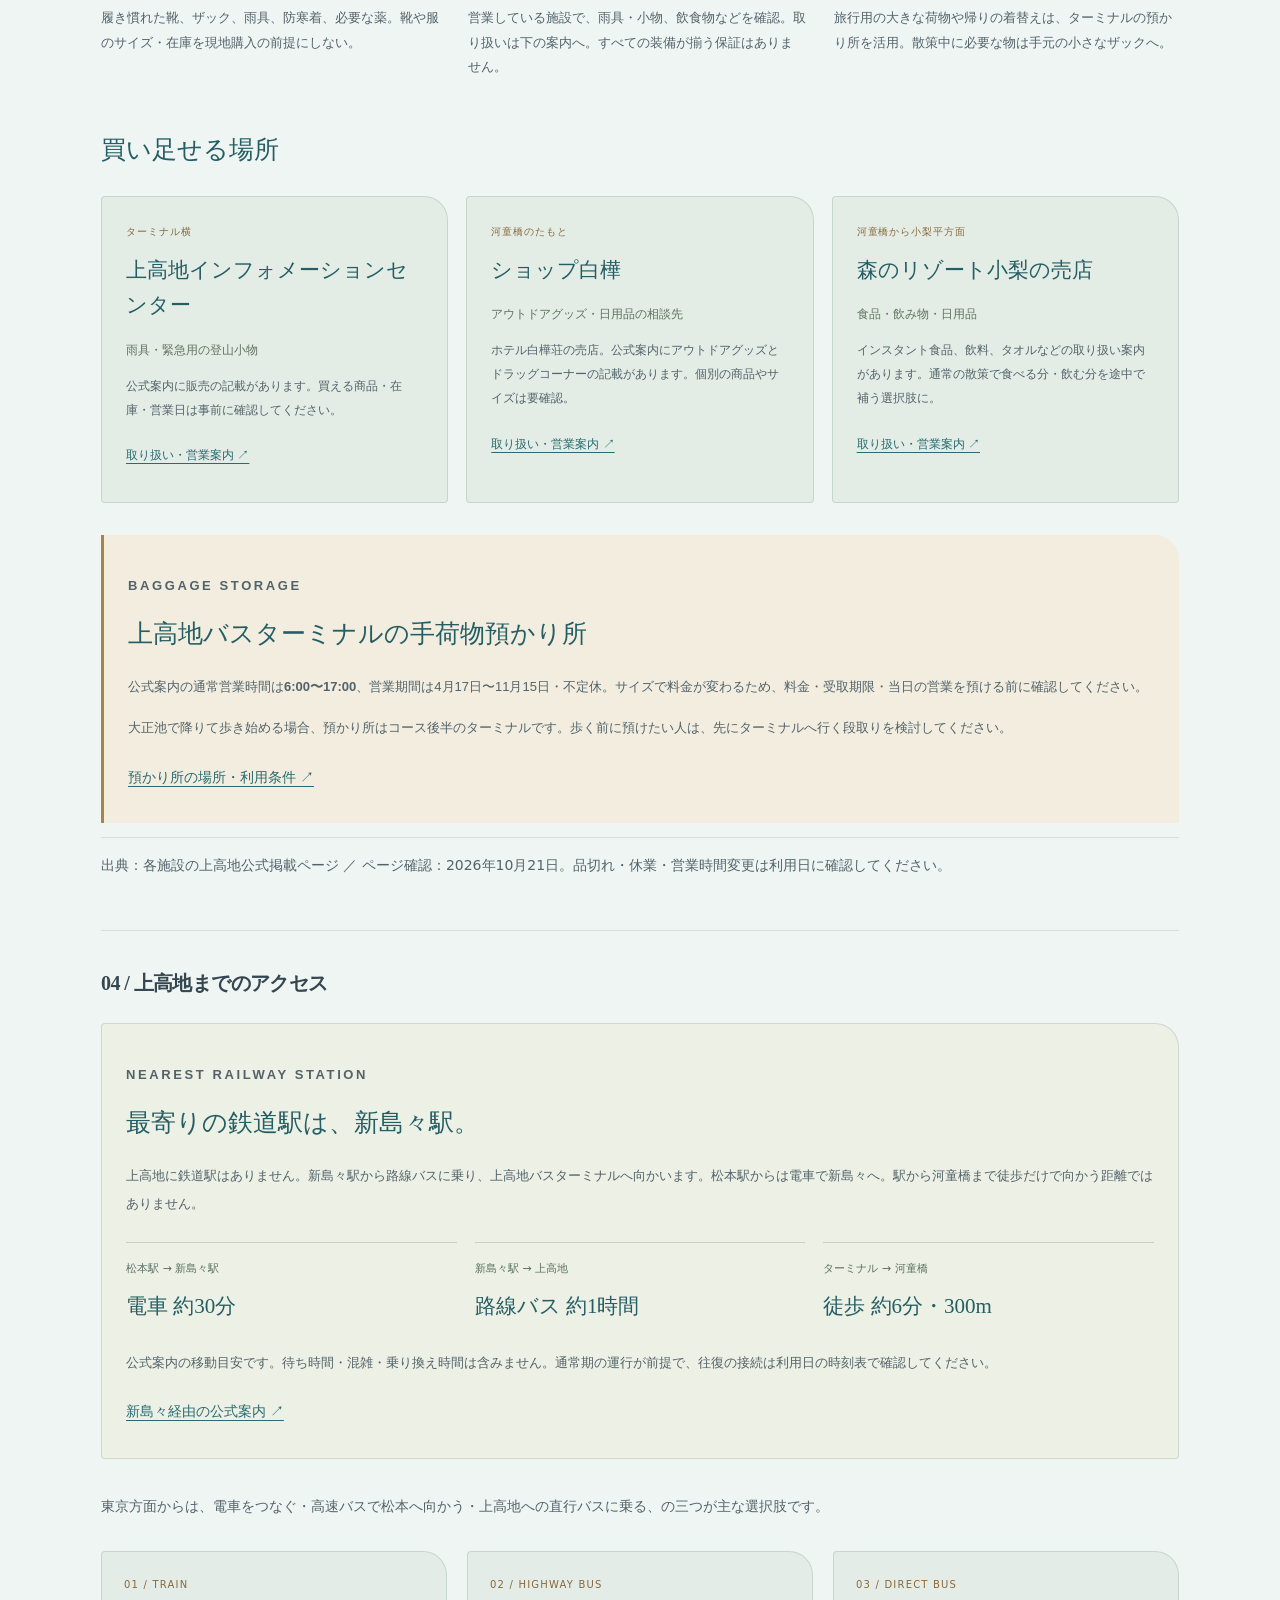
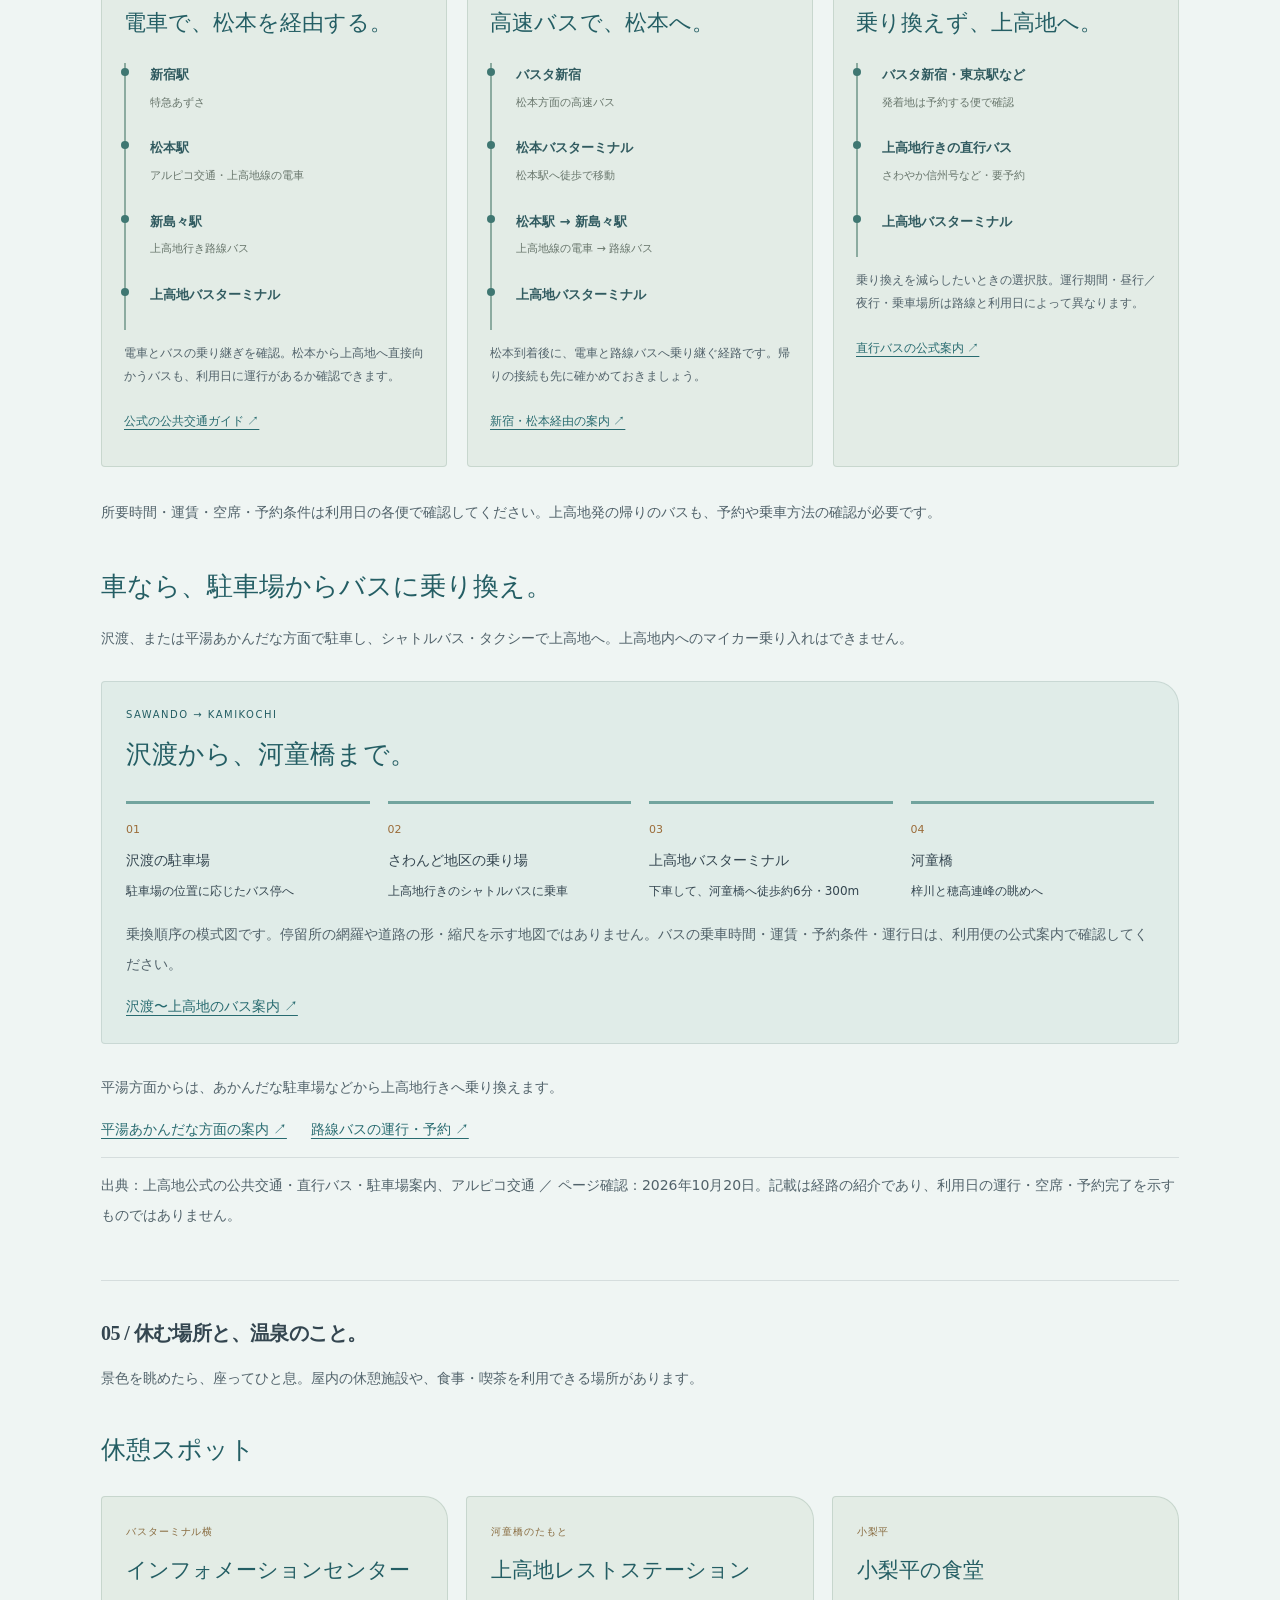
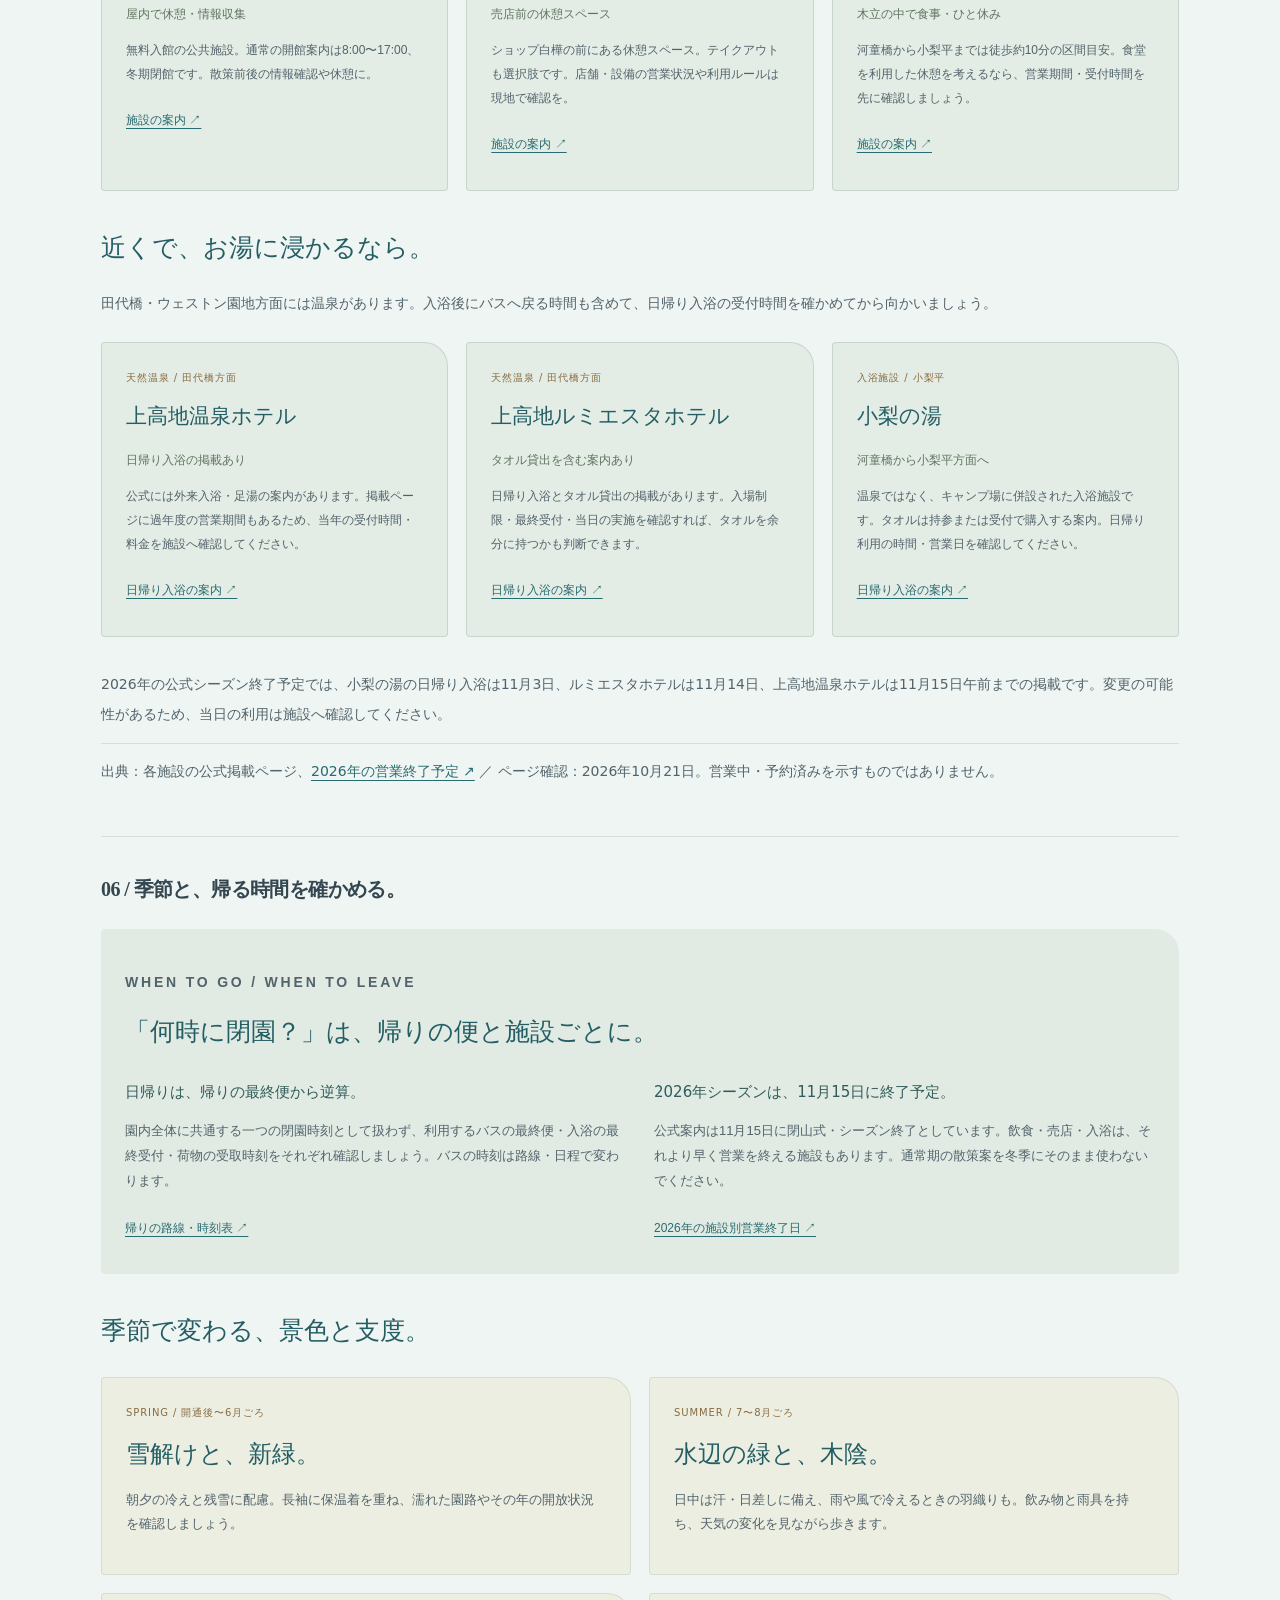
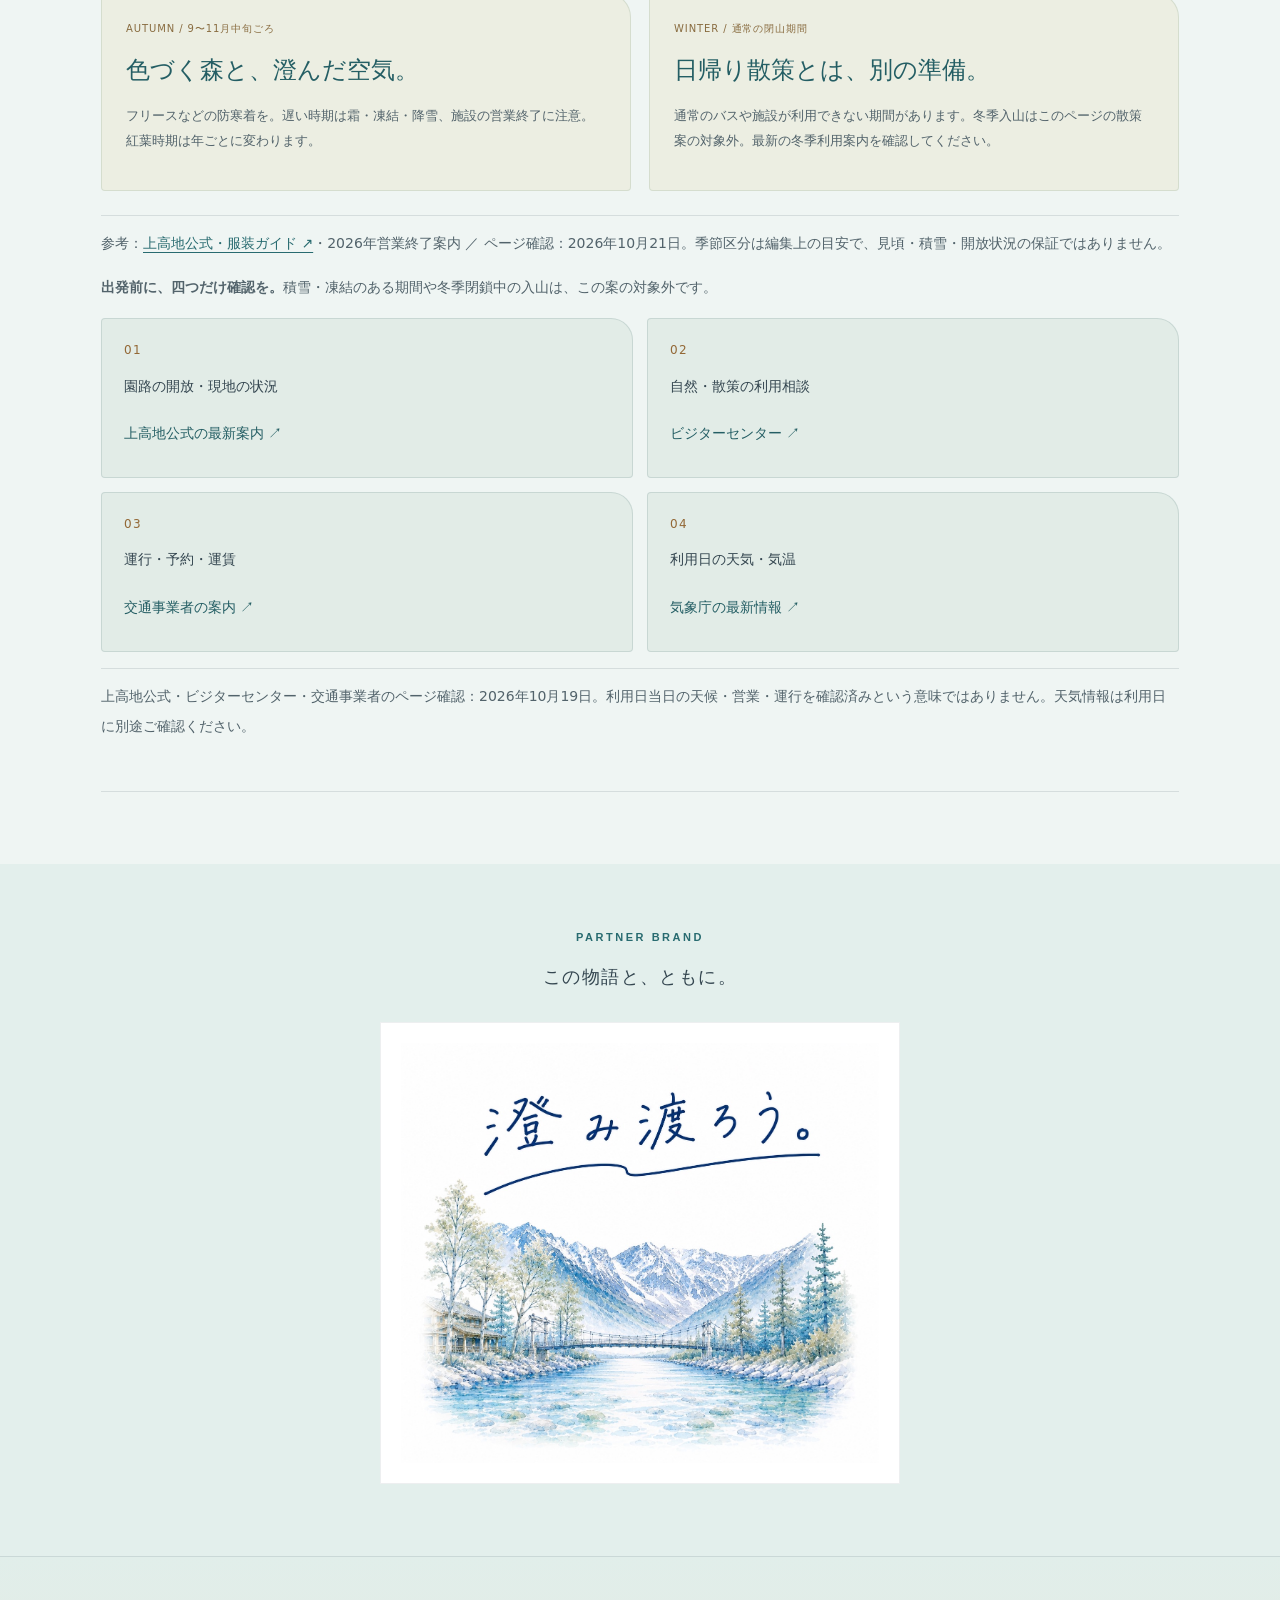
==== commit d92ea2b5: "Remove extra introduction copy and compact walking time heading" ====
--- a/experience.html
+++ b/experience.html
@@ -22,7 +22,7 @@
   <script src="kamikochi-preview.js?v=20261019" defer></script>
   <link rel="stylesheet" href="kamikochi-motion.css?v=20261019">
   <script src="kamikochi-motion.js?v=20261019" defer></script>
-  <link rel="stylesheet" href="kamikochi-guide.css?v=20261021-scenery">
+  <link rel="stylesheet" href="kamikochi-guide.css?v=20261022-compact">
   <script src="kamikochi-guide.js?v=20261020-prep" defer></script>
 
 <noscript><style>#hero-film[hidden]{display:block!important}.film-hero-image>img,[data-hero-play]{display:none}</style></noscript>
@@ -49,7 +49,6 @@
     <section class="trip-section story-map-section k-area-map" id="story-map" aria-labelledby="story-map-title">
       <div class="eyebrow">01 / FIND YOUR PLACE</div>
       <h2 id="story-map-title"><span>上高地は、</span><span>こんな場所。</span></h2>
-      <p class="trip-lead">大正池から河童橋、岳沢湿原、明神池へ。<br>まずは見取り図で、眺める場所・歩く場所・帰る場所を知る。</p>
       <figure class="k-place-photo"><img src="kamikochi.webp" width="1152" height="1536" loading="lazy" decoding="async" alt="河童橋と梓川、その奥に広がる穂高連峰の稜線"><figcaption><span>KAPPA BRIDGE / HOTAKA RANGE</span>河童橋と、その先の穂高連峰。</figcaption></figure>
       <div class="story-map-legend" aria-label="マップの凡例">
         <span><i class="map-place-key" aria-hidden="true"></i>実在する場所</span>
@@ -97,7 +96,7 @@
             <span class="k-geo-time time-konashi" style="--map-x:81%;--map-y:34%" role="img" aria-label="河童橋から小梨平：片道徒歩約10分、約500m"><small aria-hidden="true">05 ↔ 08</small><strong aria-hidden="true">約10分</strong></span>
             <a class="story-map-pin k-map-river-link" href="#map-river"><b>梓川のこと ↗</b></a><span class="k-map-spatial-key">01 ↔ 02 は地点番号<br>表示はすべて片道の徒歩時間</span>
           </div>
-          <section class="k-walk-times" aria-labelledby="walk-times-title"><div class="k-walk-times-heading"><p class="eyebrow">WALKING TIME</p><h3 id="walk-times-title">区間ごとの徒歩時間</h3><p>地図の番号と照らして、歩く区間を確認。<br><strong>すべて片道・徒歩の目安です。</strong>休憩・混雑・寄り道は含みません。</p></div><ul class="k-walk-time-list"><li><div class="k-time-endpoints"><span><i>01</i>大正池</span><span class="k-time-connector" aria-hidden="true">↕</span><span><i>02</i>田代池</span></div><div class="k-time-value"><small>片道・徒歩</small><strong>約<span>25</span>分</strong><small>約1.2km</small></div></li><li><div class="k-time-endpoints"><span><i>02</i>田代池</span><span class="k-time-connector" aria-hidden="true">↕</span><span><i>03</i>田代橋・穂高橋</span></div><div class="k-time-value"><small>片道・徒歩</small><strong>約<span>20</span>分</strong><small>約1.0km</small></div></li><li><div class="k-time-endpoints"><span><i>03</i>田代橋・穂高橋</span><span class="k-time-connector" aria-hidden="true">↕</span><span><i>04</i>バスターミナル</span></div><div class="k-time-value"><small>片道・徒歩</small><strong>約<span>30</span>分</strong><small>約1.5km · 梓川左岸</small></div></li><li><div class="k-time-endpoints"><span><i>04</i>バスターミナル</span><span class="k-time-connector" aria-hidden="true">↕</span><span><i>05</i>河童橋</span></div><div class="k-time-value"><small>片道・徒歩</small><strong>約<span>6</span>分</strong><small>約300m</small></div></li><li><div class="k-time-endpoints"><span><i>05</i>河童橋</span><span class="k-time-connector" aria-hidden="true">↕</span><span><i>06</i>岳沢湿原</span></div><div class="k-time-value"><small>片道・徒歩</small><strong>約<span>10</span>分</strong><small>約500m · 梓川右岸</small></div></li><li><div class="k-time-endpoints"><span><i>06</i>岳沢湿原</span><span class="k-time-connector" aria-hidden="true">↕</span><span><i>07</i>明神池</span></div><div class="k-time-value"><small>片道・徒歩</small><strong>約<span>40</span>分</strong><small>約2.0km · 梓川右岸</small></div></li><li><div class="k-time-endpoints"><span><i>05</i>河童橋</span><span class="k-time-connector" aria-hidden="true">↕</span><span><i>08</i>小梨平</span></div><div class="k-time-value"><small>片道・徒歩</small><strong>約<span>10</span>分</strong><small>約500m · 梓川左岸</small></div></li></ul><p class="k-caption">往復する場合は、帰りに歩く時間と休憩を別に見込みましょう。公式の区間目安であり、当日の所要時間を保証するものではありません。</p></section>
+          <section class="k-walk-times" aria-labelledby="walk-times-title"><div class="k-walk-times-heading"><h3 id="walk-times-title">徒歩時間</h3><p>片道の目安（休憩・混雑・寄り道を除く）</p></div><ul class="k-walk-time-list"><li><div class="k-time-endpoints"><span><i>01</i>大正池</span><span class="k-time-connector" aria-hidden="true">↕</span><span><i>02</i>田代池</span></div><div class="k-time-value"><small>片道・徒歩</small><strong>約<span>25</span>分</strong><small>約1.2km</small></div></li><li><div class="k-time-endpoints"><span><i>02</i>田代池</span><span class="k-time-connector" aria-hidden="true">↕</span><span><i>03</i>田代橋・穂高橋</span></div><div class="k-time-value"><small>片道・徒歩</small><strong>約<span>20</span>分</strong><small>約1.0km</small></div></li><li><div class="k-time-endpoints"><span><i>03</i>田代橋・穂高橋</span><span class="k-time-connector" aria-hidden="true">↕</span><span><i>04</i>バスターミナル</span></div><div class="k-time-value"><small>片道・徒歩</small><strong>約<span>30</span>分</strong><small>約1.5km · 梓川左岸</small></div></li><li><div class="k-time-endpoints"><span><i>04</i>バスターミナル</span><span class="k-time-connector" aria-hidden="true">↕</span><span><i>05</i>河童橋</span></div><div class="k-time-value"><small>片道・徒歩</small><strong>約<span>6</span>分</strong><small>約300m</small></div></li><li><div class="k-time-endpoints"><span><i>05</i>河童橋</span><span class="k-time-connector" aria-hidden="true">↕</span><span><i>06</i>岳沢湿原</span></div><div class="k-time-value"><small>片道・徒歩</small><strong>約<span>10</span>分</strong><small>約500m · 梓川右岸</small></div></li><li><div class="k-time-endpoints"><span><i>06</i>岳沢湿原</span><span class="k-time-connector" aria-hidden="true">↕</span><span><i>07</i>明神池</span></div><div class="k-time-value"><small>片道・徒歩</small><strong>約<span>40</span>分</strong><small>約2.0km · 梓川右岸</small></div></li><li><div class="k-time-endpoints"><span><i>05</i>河童橋</span><span class="k-time-connector" aria-hidden="true">↕</span><span><i>08</i>小梨平</span></div><div class="k-time-value"><small>片道・徒歩</small><strong>約<span>10</span>分</strong><small>約500m · 梓川左岸</small></div></li></ul><p class="k-caption">往復する場合は、帰りに歩く時間と休憩を別に見込みましょう。公式の区間目安であり、当日の所要時間を保証するものではありません。</p></section>
           <p class="k-caption">河童橋から岳沢湿原・明神池へは右岸、小梨平へは左岸。田代橋からバスターミナルへは左岸の経路を示しています。徒歩時間は休憩を含みません。</p>
           <p class="story-map-caption">公式園路マップを参照し、北を上に地点と川の位置関係を整理した簡略図です。地形・園路の細部や距離の比率は省略しており、測量図・ナビゲーション用地図ではありません。名前をタップすると、その場所と周辺施設が分かります。実際の移動には公式地図・現地案内をご利用ください。</p>
         </div>
--- a/kamikochi-guide.css
+++ b/kamikochi-guide.css
@@ -101,9 +101,9 @@
 .k-geo-time strong{font:600 13px/1.6 system-ui;color:#6b4d27}
 .k-spatial-map .time-myojin{--map-y:16%!important}
 .k-walk-times{margin:24px 0;border:1px solid #517a7138;background:#f8f8f0;border-radius:4px 24px 4px 4px;overflow:hidden}
-.k-walk-times-heading{padding:26px 24px 18px;background:#e4ece3}
-.k-walk-times-heading h3{font:400 25px/1.7 "Yu Mincho",serif!important;margin:8px 0;color:#245e64}
-.k-walk-times-heading p:not(.eyebrow){font:12px/1.9 system-ui;color:#496464;margin:10px 0 0}
+.k-walk-times-heading{display:flex;align-items:baseline;flex-wrap:wrap;gap:6px 16px;padding:14px 24px;background:#e4ece3}
+.k-walk-times-heading h3{font:400 20px/1.5 "Yu Mincho",serif!important;margin:0;color:#245e64}
+.k-walk-times-heading p:not(.eyebrow){font:11px/1.8 system-ui;color:#496464;margin:0}
 .k-walk-time-list{list-style:none;padding:0 24px;margin:0;display:grid;grid-template-columns:1fr 1fr;column-gap:36px}
 .k-walk-time-list li{display:grid;grid-template-columns:minmax(0,1fr) auto;align-items:center;gap:12px;border-bottom:1px solid #56786a2b;padding:20px 0}
 .k-time-endpoints{display:grid;gap:3px;color:#315c60;font:13px/1.6 system-ui}
@@ -119,7 +119,7 @@
  .k-spatial-map .k-geo-time{padding:3px 6px}
  .k-geo-time small{font-size:9px}.k-geo-time strong{font-size:11px}
  .k-walk-time-list{grid-template-columns:1fr;padding:0 18px}
- .k-walk-times-heading{padding:22px 18px 16px}
+ .k-walk-times-heading{padding:12px 18px}
  .k-time-endpoints{font-size:12px}
  .k-time-value>small{font-size:9px}
  .k-walk-times>.k-caption{padding:18px}
@@ -213,7 +213,7 @@
  .k-practical-nav{gap:8px}.k-practical-nav a{padding:8px 12px}
 }
 .k-place-photo{margin:30px 0 36px}
-.k-place-photo>img{display:block;width:100%;aspect-ratio:16/10;max-height:520px;object-fit:cover;object-position:center 45%;border-radius:4px 28px 4px 4px;background:#dbe8e0}
+.k-place-photo>img{display:block;width:100%;height:auto;aspect-ratio:16/10;max-height:520px;object-fit:cover;object-position:center 45%;border-radius:4px 28px 4px 4px;background:#dbe8e0}
 .k-place-photo figcaption{display:flex;justify-content:space-between;gap:12px;flex-wrap:wrap;margin-top:14px;font:12px/1.8 system-ui,sans-serif;color:#486661}
 .k-place-photo figcaption span{font-size:10px;letter-spacing:.12em;color:#8b6b40}
 @media(max-width:760px){.k-place-photo>img{aspect-ratio:4/3;object-position:center 45%}.k-place-photo figcaption{display:grid;gap:5px}}
